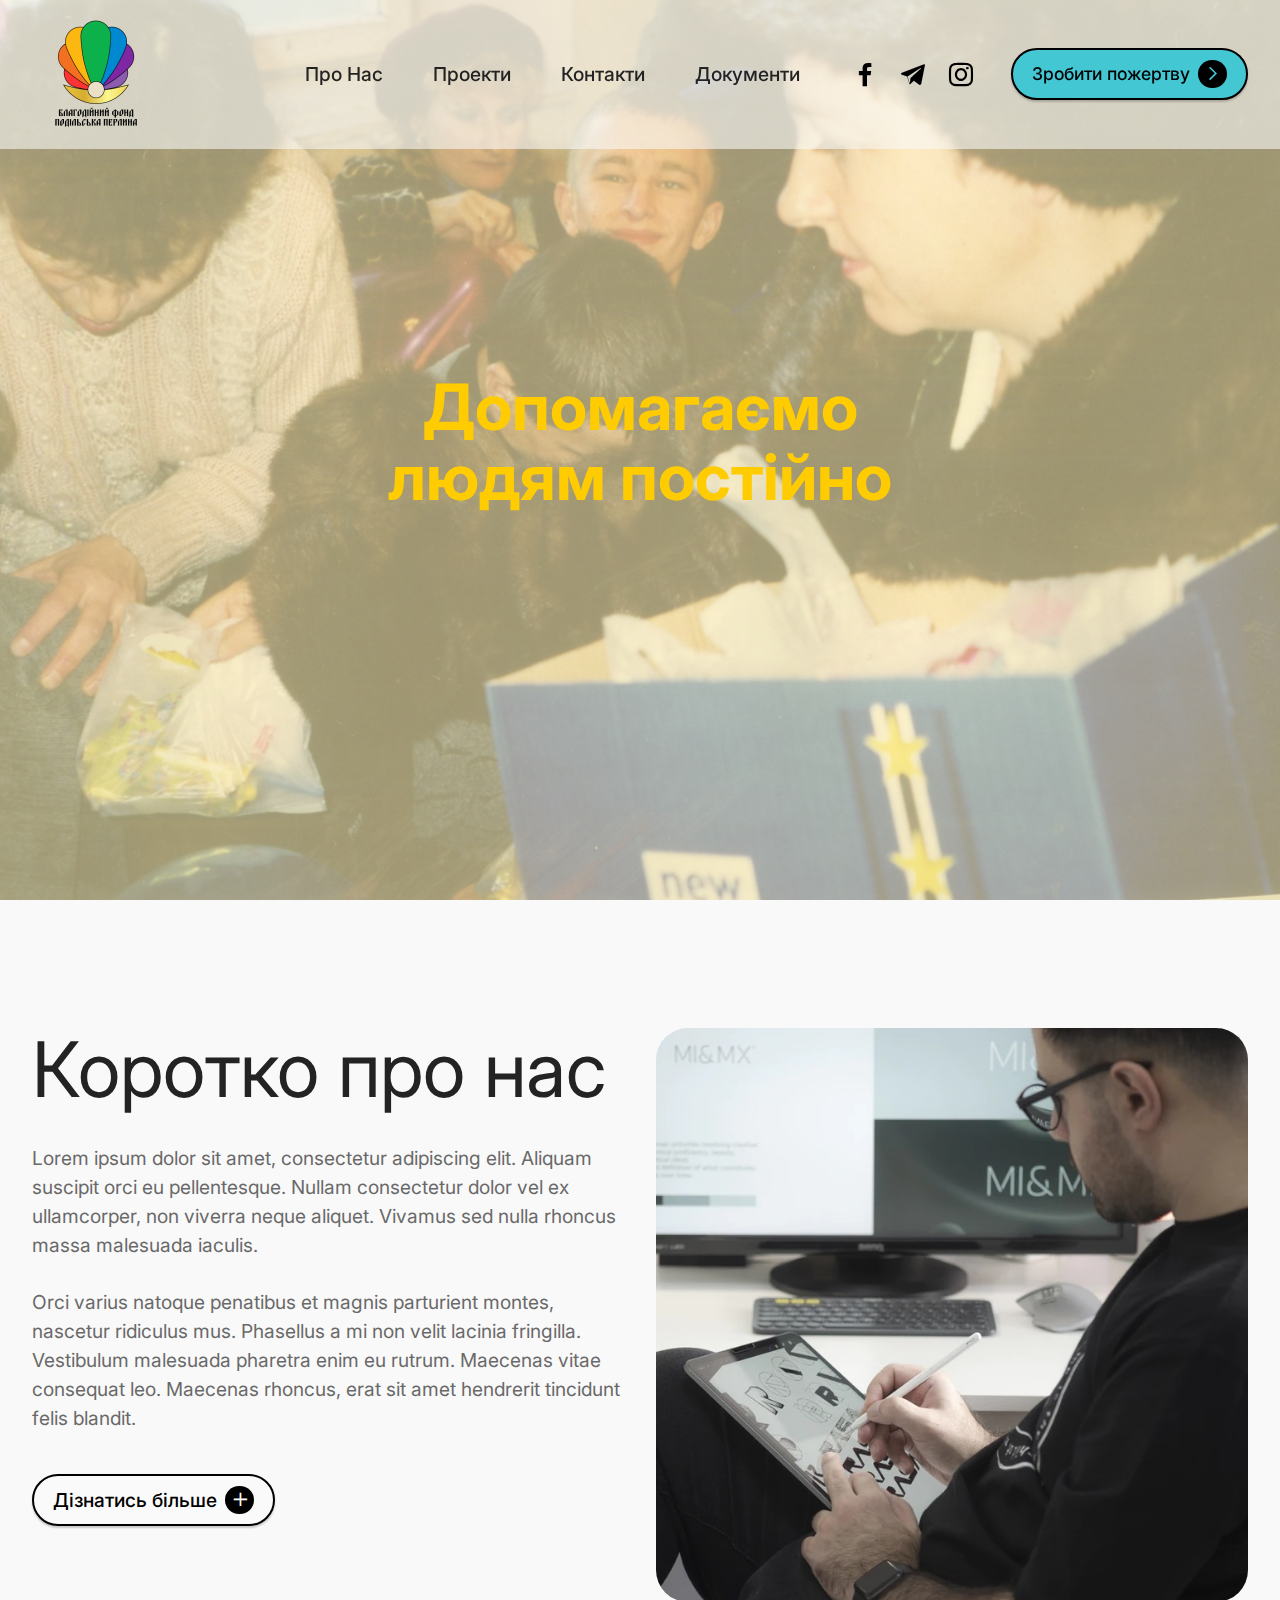
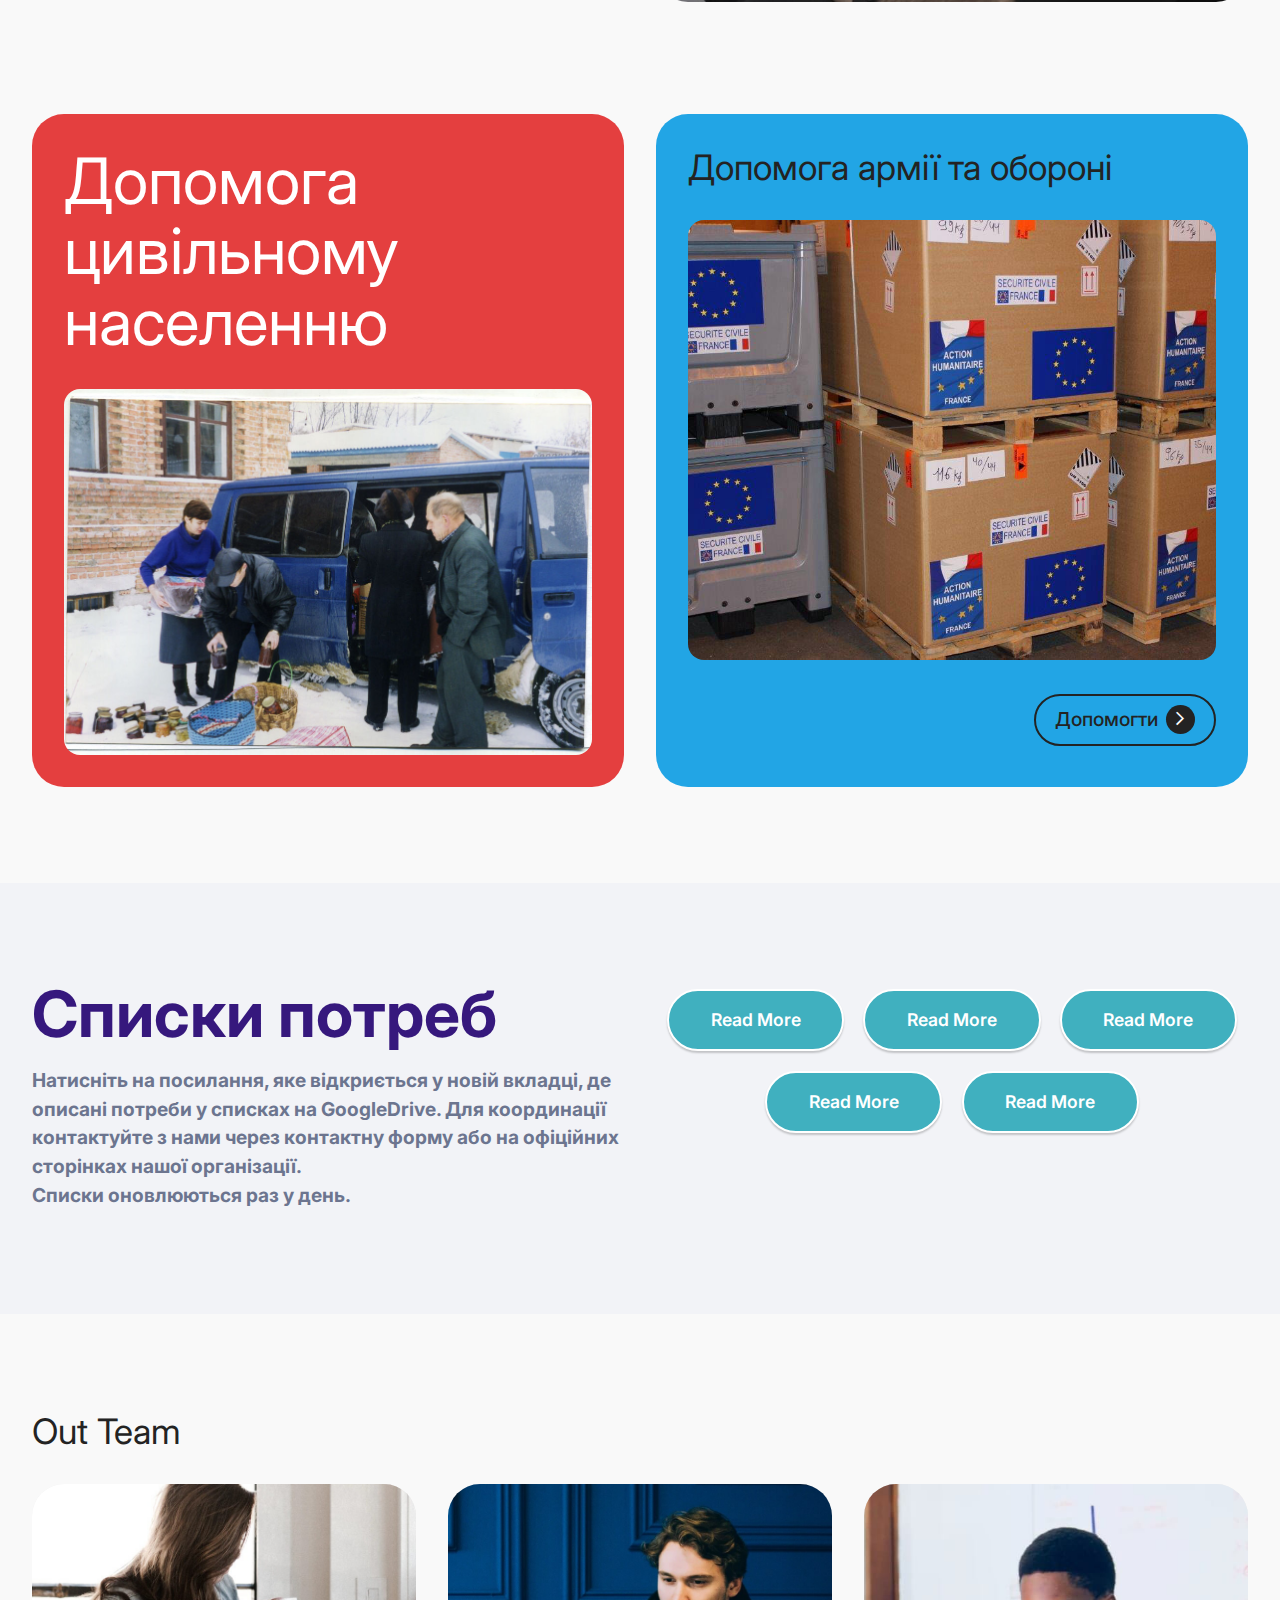
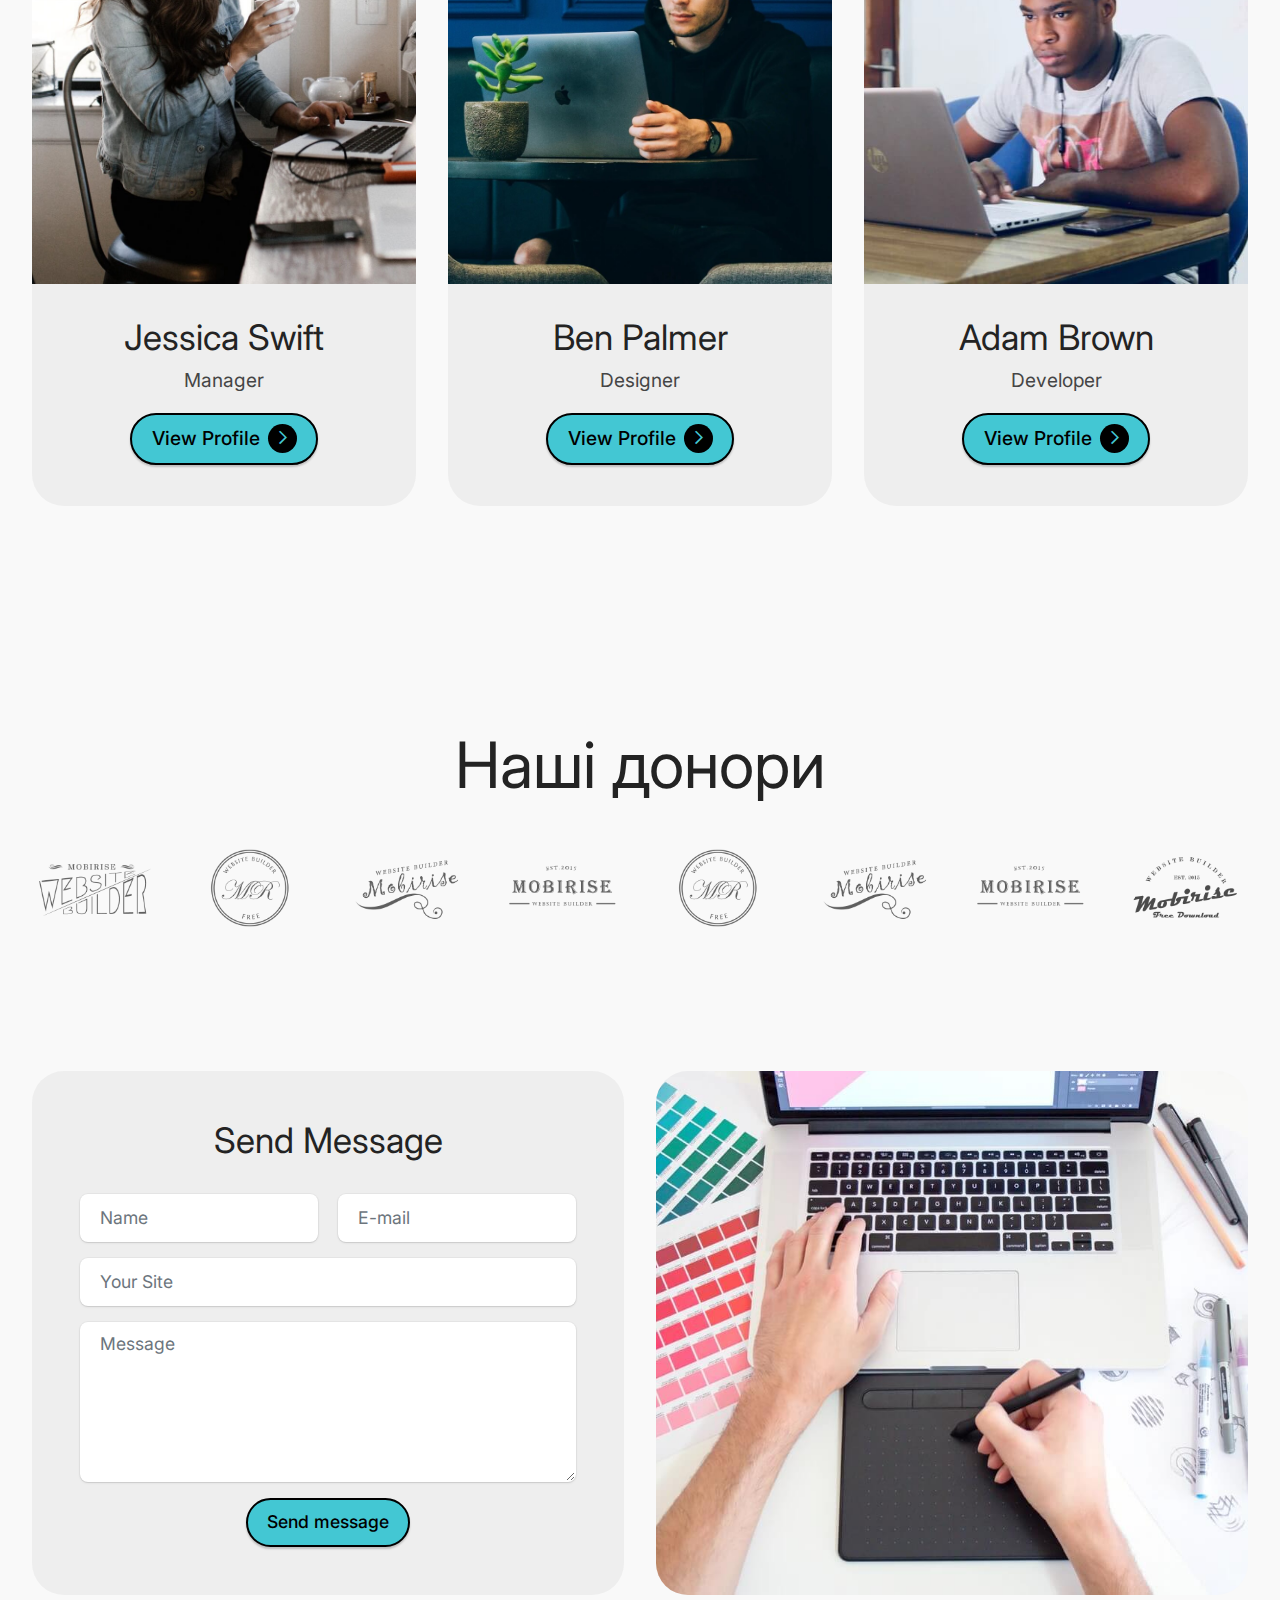
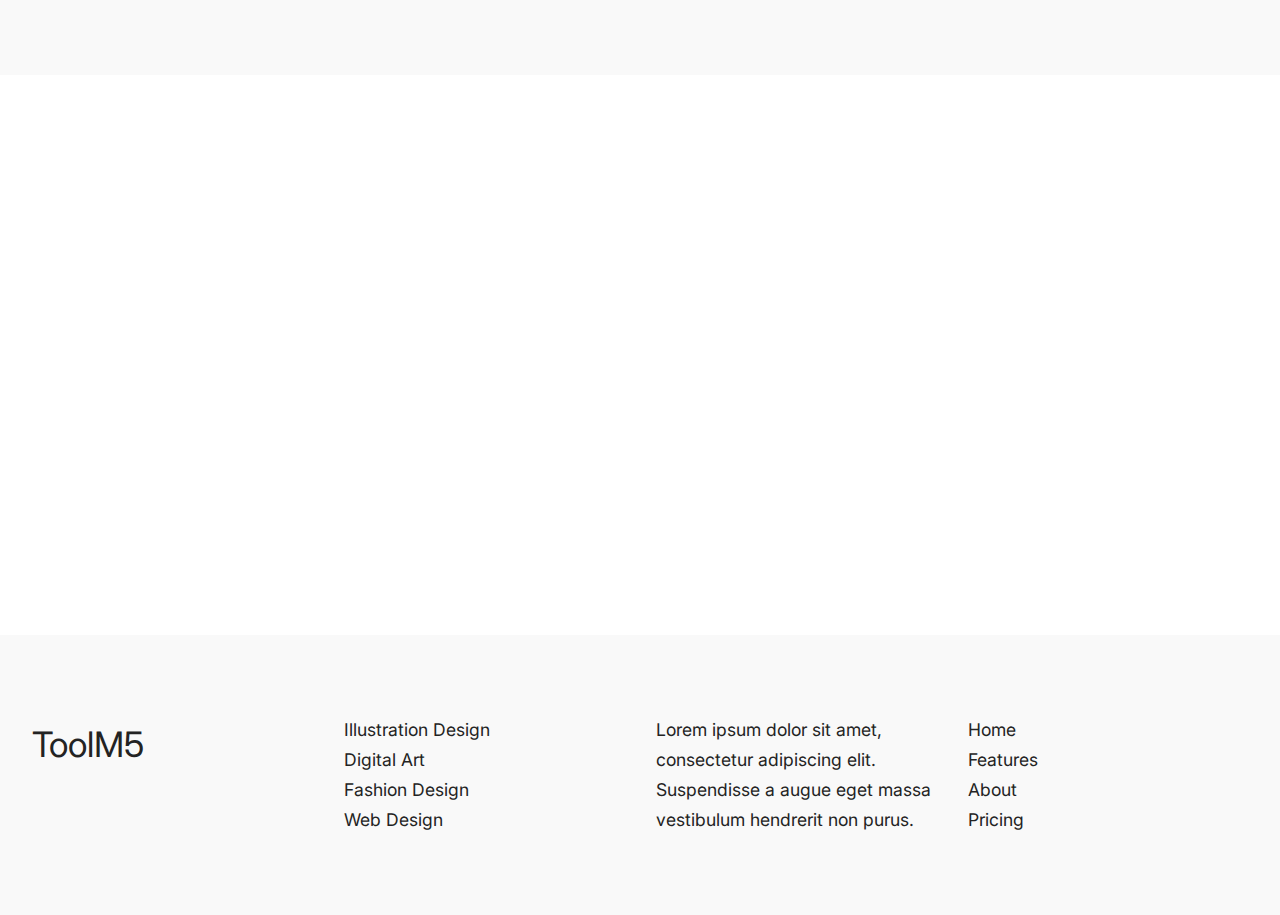
==== index.html @ e2d12dfb "create github pages" ====
<!DOCTYPE html>
<html  >
<head>
  
  <meta charset="UTF-8">
  <meta http-equiv="X-UA-Compatible" content="IE=edge">
  
  <meta name="twitter:card" content="summary_large_image"/>
  <meta name="twitter:image:src" content="">
  <meta property="og:image" content="">
  <meta name="twitter:title" content="Home">
  <meta name="viewport" content="width=device-width, initial-scale=1, minimum-scale=1">
  <link rel="shortcut icon" href="assets/images/final-logo-256x256.png" type="image/x-icon">
  <meta name="description" content="">
  
  
  <title>Home</title>
  <link rel="stylesheet" href="assets/web/assets/mobirise-icons2/mobirise2.css">
  <link rel="stylesheet" href="assets/bootstrap/css/bootstrap.min.css">
  <link rel="stylesheet" href="assets/bootstrap/css/bootstrap-grid.min.css">
  <link rel="stylesheet" href="assets/bootstrap/css/bootstrap-reboot.min.css">
  <link rel="stylesheet" href="assets/dropdown/css/style.css">
  <link rel="stylesheet" href="assets/socicon/css/styles.css">
  <link rel="stylesheet" href="assets/theme/css/style.css">
  <link rel="stylesheet" href="assets/recaptcha.css">
  <link rel="preload" href="https://fonts.googleapis.com/css?family=Inter:100,200,300,400,500,600,700,800,900&display=swap" as="style" onload="this.onload=null;this.rel='stylesheet'">
  <noscript><link rel="stylesheet" href="https://fonts.googleapis.com/css?family=Inter:100,200,300,400,500,600,700,800,900&display=swap"></noscript>
  <link rel="preload" as="style" href="assets/mobirise/css/mbr-additional.css"><link rel="stylesheet" href="assets/mobirise/css/mbr-additional.css" type="text/css">
  
  
  
  
</head>
<body>
  
  <section data-bs-version="5.1" class="menu menu1 cid-sHbQdfb5pP" once="menu" id="menu01-1">
    
    <nav class="navbar navbar-dropdown navbar-fixed-top navbar-expand-lg">
        <div class="container">
            <div class="navbar-brand">
                <span class="navbar-logo">
                    
                        <a href="index.html"><img src="assets/images/final-logo-256x256.png" alt="PodilskaPerlyna" style="height: 8rem;"></a>
                    
                </span>
                
            </div>
            <button class="navbar-toggler" type="button" data-toggle="collapse" data-bs-toggle="collapse" data-target="#navbarSupportedContent" data-bs-target="#navbarSupportedContent" aria-controls="navbarNavAltMarkup" aria-expanded="false" aria-label="Toggle navigation">
                <div class="hamburger">
                    <span></span>
                    <span></span>
                    <span></span>
                    <span></span>
                </div>
            </button>
            <div class="collapse navbar-collapse" id="navbarSupportedContent">
                <ul class="navbar-nav nav-dropdown" data-app-modern-menu="true"><li class="nav-item"><a class="nav-link link text-black display-7" href="#" aria-expanded="false">Про Нас</a></li>
                    <li class="nav-item"><a class="nav-link link text-black display-7" href="#">Проекти</a></li>
                    <li class="nav-item"><a class="nav-link link text-black display-7" href="#">Контакти</a>
                    </li><li class="nav-item"><a class="nav-link link text-black display-7" href="#">Документи</a></li></ul>
                <div class="icons-menu">
                    <a class="iconfont-wrapper" href="#" target="_blank">
                        <span class="p-2 mbr-iconfont socicon-facebook socicon"></span>
                    </a>
                    <a class="iconfont-wrapper" href="#" target="_blank">
                        <span class="p-2 mbr-iconfont socicon-telegram socicon"></span>
                    </a>
                    <a class="iconfont-wrapper" href="#" target="_blank">
                        <span class="p-2 mbr-iconfont socicon-instagram socicon"></span>
                    </a>
                    
                </div>
                <div class="navbar-buttons align-right mbr-section-btn"><a class="btn btn-primary display-4" href="#"><span class="mobi-mbri mobi-mbri-arrow-next mbr-iconfont mbr-iconfont-btn"></span>Зробити пожертву</a></div>
            </div>
        </div>
    </nav>
</section>

<section data-bs-version="5.1" class="header1 cid-sHbQcAB67m mbr-fullscreen" id="header01-0">

    

    <div class="mbr-overlay" style="opacity: 0.6; background-color: rgb(255, 240, 176);"></div>

    <div class="container">
        <div class="row justify-content-center">
            <div class="col-12 col-lg-6">
                <h1 class="mbr-section-title mbr-fonts-style mb-3 display-2"><strong>Допомагаємо людям постійно</strong></h1>
                
                
                
            </div>
        </div>
    </div>
</section>

<section data-bs-version="5.1" class="content5 cid-sHbXGehoLR" id="content05-b">
    
    
    <div class="container">
        <div class="row justify-content-center">
            <div class="col-12 md-pb col-md-12 col-lg-6">
                <div class="text-wrapper align-left">
                    <h1 class="mbr-section-title align-left mbr-fonts-style mb-4 display-1">Коротко про нас</h1>
                    <p class="mbr-text align-left mbr-fonts-style display-7">
                        Lorem ipsum dolor sit amet, consectetur adipiscing elit. Aliquam <br>suscipit orci eu
                        pellentesque. Nullam consectetur dolor vel ex ullamcorper, non viverra neque aliquet. Vivamus
                        sed nulla rhoncus massa malesuada iaculis. <br><br>Orci varius natoque penatibus et magnis
                        parturient montes, nascetur ridiculus mus. Phasellus a mi non velit lacinia fringilla.
                        Vestibulum malesuada pharetra enim eu rutrum. Maecenas vitae consequat leo. Maecenas rhoncus,
                        erat sit amet hendrerit tincidunt felis blandit.</p>
                    <div class="mbr-section-btn mt-4"><a class="btn btn-white display-7" href="#"><span class="mobi-mbri mobi-mbri-plus mbr-iconfont mbr-iconfont-btn"></span>Дізнатись більше</a></div>
                </div>
            </div>
            <div class="col-12 col-md-12 col-lg-6 image-wrapper">
                <img class="w-100" src="assets/images/features3.jpg" alt="">
            </div>
        </div>
    </div>
</section>

<section data-bs-version="5.1" class="features1 cid-sHbXLPe8VQ" id="features01-c">
    
    
    <div class="container">
        
        <div class="row mt-4">
            <div class="сol-12 md-pb col-md-12 col-lg-6">
                <div class="card1 item-wrapper">
                    <div class="item-content">
                        <h5 class="item-title1 align-left mb-4 mbr-fonts-style display-2">Допомога цивільному населенню</h5>
                    </div>
                    <div class="item-img">
                        <img src="assets/images/img743-1059x735.jpg" alt="">
                    </div>


                </div>
            </div>

            <div class="сol-12 col-md-12 col-lg-6">
                <div class="card2 item-wrapper">
                    <div class="item-content">
                        <h5 class="item-title2 align-left mb-4 mbr-fonts-style display-5">Допомога армії та обороні</h5>
                    </div>
                    <div class="item-img">
                        <img src="assets/images/10931704-873402156015622-5614099274530555439-o-1024x683.jpg" alt="">
                    </div>
                    <div class="item-content">
                        
                        

                        <div class="mbr-section-btn pt-4 mb-0 align-right"><a href="" class="btn item-btn btn-black-outline display-7" target="_blank"><span class="mobi-mbri mobi-mbri-arrow-next mbr-iconfont mbr-iconfont-btn"></span>Допомогти</a></div>
                    </div>
                </div>
            </div>

        </div>
    </div>
</section>

<section data-bs-version="5.1" class="content3 cid-t09YRLG9fL" id="article03-4">
    
    
    <div class="container">
        <div class="row">
            <div class="title col-md-12 col-lg-6 md-pb">
                <h3 class="mbr-section-title mbr-fonts-style align-left mb-3 display-2"><strong>Списки потреб</strong></h3>
                <h4 class="mbr-section-subtitle align-left mbr-fonts-style display-7"><strong>Натисніть на посилання, яке відкриється у новій вкладці, де описані потреби у списках на GoogleDrive. Для координації контактуйте з нами через контактну форму або на офіційних сторінках нашої організації. </strong><br><strong>Списки оновлюються раз у день.</strong></h4>
            </div>

            <div class="title col-md-12 col-lg-6">
                <div class="mbr-section-btn align-center"><a class="btn btn-lg btn-success display-4" href="">Read More</a> <a class="btn btn-lg btn-success display-4" href="">Read More</a> <a class="btn btn-lg btn-success display-4" href="">Read More</a> <a class="btn btn-lg btn-success display-4" href="">Read More</a> <a class="btn btn-lg btn-success display-4" href="">Read More</a></div>

            </div>

        </div>
    </div>
</section>

<section data-bs-version="5.1" class="team1 cid-sHbXukakfN" id="team01-9">
    
    
    <div class="container">
        <div class="mbr-section-head">
            <h4 class="mbr-section-title align-left mbr-fonts-style mb-0 display-5">
                Out Team</h4>
            
        </div>
        <div class="row mt-4">
            <div class="item features-image сol-12 col-md-6 col-lg-4">
                <div class="item-wrapper">
                    <div class="item-img">
                        <img src="assets/images/team1.jpg">
                    </div>
                    <div class="item-content">
                        <h5 class="item-title mbr-fonts-style display-5">Jessica Swift</h5>
                        <h6 class="item-subtitle mbr-fonts-style mt-1 display-7">
                            Manager</h6>
                        
                    </div>
                    <div class="mbr-section-btn item-footer mt-2"><a href="" class="btn btn-primary item-btn display-7" target="_blank"><span class="mobi-mbri mobi-mbri-arrow-next mbr-iconfont mbr-iconfont-btn"></span>View
                            Profile</a></div>
                </div>
            </div>
            <div class="item features-image сol-12 col-md-6 col-lg-4">
                <div class="item-wrapper">
                    <div class="item-img">
                        <img src="assets/images/team2.jpg">
                    </div>
                    <div class="item-content">
                        <h5 class="item-title mbr-fonts-style display-5">Ben Palmer</h5>
                        <h6 class="item-subtitle mbr-fonts-style mt-1 display-7">
                            Designer</h6>
                        
                    </div>
                    <div class="mbr-section-btn item-footer mt-2"><a href="" class="btn btn-primary item-btn display-7" target="_blank"><span class="mobi-mbri mobi-mbri-arrow-next mbr-iconfont mbr-iconfont-btn"></span>View
                            Profile</a></div>
                </div>
            </div>
            <div class="item features-image сol-12 col-md-6 col-lg-4">
                <div class="item-wrapper">
                    <div class="item-img">
                        <img src="assets/images/team3.jpg">
                    </div>
                    <div class="item-content">
                        <h5 class="item-title mbr-fonts-style display-5">Adam Brown</h5>
                        <h6 class="item-subtitle mbr-fonts-style mt-1 display-7">
                            Developer</h6>
                        
                    </div>
                    <div class="mbr-section-btn item-footer mt-2"><a href="" class="btn btn-primary item-btn display-7" target="_blank"><span class="mobi-mbri mobi-mbri-arrow-next mbr-iconfont mbr-iconfont-btn"></span>View
                            Profile</a></div>
                </div>
            </div>
        </div>
    </div>
</section>

<section data-bs-version="5.1" class="clients2 cid-sHbYHcyLTr" id="clients02-g">
    
    <div class="images-container container">
        <div class="mbr-section-head">
            <h3 class="mbr-section-title mbr-fonts-style align-center mb-0 display-2">
                Наші донори</h3>
            
            
        </div>
        <div class="row justify-content-center mt-4">
            <div class="col-md-3 card">
                <img src="assets/images/1.png">
            </div>
            <div class="col-md-3 card">
                <img src="assets/images/2.png">
            </div>
            <div class="col-md-3 card">
                <img src="assets/images/3.png">
            </div>
            <div class="col-md-3 card">
                <img src="assets/images/4.png">
            </div>
            <div class="col-md-3 card">
                <img src="assets/images/2.png">
            </div>
            <div class="col-md-3 card">
                <img src="assets/images/3.png">
            </div>
            <div class="col-md-3 card">
                <img src="assets/images/4.png">
            </div>
            <div class="col-md-3 card">
                <img src="assets/images/5.png">
            </div>
        </div>
    </div>
</section>

<section data-bs-version="5.1" class="form3 cid-sHbXoTQOYI" id="form03-6">
    
    
    <div class="container">
        <div class="row justify-content-center mt-4">
            <div class="col-lg-6 md-pb mx-auto">
                <div class="form-col" data-form-type="formoid">
                    <h3 class="mbr-section-title mbr-fonts-style align-center mb-4 display-5">Send Message</h3>
                    
                    <!--Formbuilder Form-->
                    <form action="https://mobirise.eu/" method="POST" class="mbr-form form-with-styler" data-form-title="Form Name"><input type="hidden" name="email" data-form-email="true" value="tEd2GdWFP/Dlg/T1mmj6vs7ogVSMJ5j8N+a2pqs0iLf15SdDWQlwiMBKPz2/UKqSpBQ1Nl7q0qn4tSD+vFzvwKlrILtd5VoTou8pKACh7E3+JOoGAllcif+fvusnj+ZN.DFyENo7hB6MGvpAoLA81WEF3eqsl9dlP3A6iVNy+sICAavNA5lGSzm2m+O2fpghNJvnw0QWVRpMKE0cWgUl0uFzAcyPgWxHAnlwRsZNNZ6pMR/C0kDJ2TwYqLPE5MaQq">
                        <div class="row">
                            <div hidden="hidden" data-form-alert="" class="alert alert-success col-12">Thanks for
                                filling
                                out
                                the form!</div>
                            <div hidden="hidden" data-form-alert-danger="" class="alert alert-danger col-12">Oops...!
                                some
                                problem!</div>
                        </div>
                        <div class="dragArea row">
                            <div class="col-md col-sm-12 form-group mb-3" data-for="name">
                                <input type="text" name="name" placeholder="Name" data-form-field="name" class="form-control display-7" value="" id="name-form03-6">
                            </div>
                            <div class="col-md col-sm-12 form-group mb-3" data-for="email">
                                <input type="email" name="email" placeholder="E-mail" data-form-field="email" class="form-control display-7" value="" id="email-form03-6">
                            </div>
                            <div data-for="url" class="col-12 form-group mb-3">
                                <input type="url" name="url" placeholder="Your Site" data-form-field="url" class="form-control display-7" value="" id="url-form03-6">
                            </div>
                            <div data-for="textarea" class="col-12 form-group mb-3">
                                <textarea name="textarea" placeholder="Message" data-form-field="textarea" class="form-control display-7" id="textarea-form03-6"></textarea>
                            </div>
                            <div class="col-lg-12 col-md-12 col-sm-12 align-center mbr-section-btn"><button type="submit" class="btn btn-primary display-4">Send message</button>
                            </div>
                        </div>
                    </form>
                    <!--Formbuilder Form-->
                </div>
            </div>
            <div class="col-12 col-md-12 col-lg-6 image-wrapper">
                <img class="w-100" src="assets/images/features1.jpg" alt="">
            </div>
        </div>

    </div>
</section>

<section data-bs-version="5.1" class="map1 cid-sHbXrHtLA9" id="map01-8">
    
    
    <div>
        
        <div class="google-map"><iframe frameborder="0" style="border:0" src="https://www.google.com/maps/embed?pb=!1m18!1m12!1m3!1d2595.3719932035337!2d26.98364271522398!3d49.42078086889755!2m3!1f0!2f0!3f0!3m2!1i1024!2i768!4f13.1!3m3!1m2!1s0x4732065816b2011f%3A0xf726e3695c50d442!2z0YPQuy4g0JPQtdGA0L7QtdCyINCc0LDQudC00LDQvdCwLCAxNywg0KXQvNC10LvRjNC90LjRhtC60LjQuSwg0KXQvNC10LvRjNC90LjRhtC60LDRjyDQvtCx0LvQsNGB0YLRjCwg0KPQutGA0LDQuNC90LAsIDI5MDAw!5e0!3m2!1sru!2snl!4v1647353270368!5m2!1sru!2snl" allowfullscreen=""></iframe></div>
    </div>
</section>

<section data-bs-version="5.1" class="footer2 cid-sHbXnB8yoR" once="footers" id="footer02-5">

    
    
    <div class="container">
        <div class="row mbr-white">
            <div class="col-6 col-md-4 col-lg-3">
                
                <ul class="list mbr-fonts-style display-5">
                    <li class="mbr-text item-wrap">ToolM5</li>
                </ul>
            </div>
            <div class="col-6 col-md-4 col-lg-3">
                
                <ul class="list mbr-fonts-style display-4">
                    <li class="mbr-text item-wrap">Illustration Design</li>
                    <li class="mbr-text item-wrap">Digital Art</li>
                    <li class="mbr-text item-wrap">Fashion Design</li>
                    <li class="mbr-text item-wrap">Web Design</li>
                </ul>
            </div>
            <div class="col-6 col-md-4 col-lg-3">
                
                <ul class="list mbr-fonts-style display-4">
                    <li class="mbr-text item-wrap">Lorem ipsum dolor sit amet, consectetur adipiscing elit. Suspendisse
                        a augue eget massa vestibulum hendrerit non purus.</li>
                </ul>
            </div>
            <div class="col-6 col-md-4 col-lg-3">
                
                <ul class="list mbr-fonts-style display-4">
                    <li class="mbr-text item-wrap">Home</li>
                    <li class="mbr-text item-wrap">Features</li>
                    <li class="mbr-text item-wrap">About</li>
                    <li class="mbr-text item-wrap">Pricing</li>
                </ul>
            </div>
            
        </div>
    </div>
</section>


<script src="assets/bootstrap/js/bootstrap.bundle.min.js"></script>
  <script src="assets/smoothscroll/smooth-scroll.js"></script>
  <script src="assets/ytplayer/index.js"></script>
  <script src="assets/dropdown/js/navbar-dropdown.js"></script>
  <script src="assets/theme/js/script.js"></script>
  <script src="assets/formoid.min.js"></script>
  
  
  
</body>
</html>
---- assets/web/assets/mobirise-icons2/mobirise2.css ----
@font-face {
  font-family: 'Moririse2';
  font-display: swap;
  src:  url('mobirise2.eot?f2bix4');
  src:  url('mobirise2.eot?f2bix4#iefix') format('embedded-opentype'),
    url('mobirise2.ttf?f2bix4') format('truetype'),
    url('mobirise2.woff?f2bix4') format('woff'),
    url('mobirise2.svg?f2bix4#mobirise2') format('svg');
  font-weight: normal;
  font-style: normal;
}

[class^="mobi-"], [class*=" mobi-"] {
  /* use !important to prevent issues with browser extensions that change fonts */
  font-family: 'Moririse2' !important;
  speak: none;
  font-style: normal;
  font-weight: normal;
  font-variant: normal;
  text-transform: none;
  line-height: 1;

  /* Better Font Rendering =========== */
  -webkit-font-smoothing: antialiased;
  -moz-osx-font-smoothing: grayscale;
}

.mobi-mbri-add-submenu:before {
  content: "\e900";
}
.mobi-mbri-alert:before {
  content: "\e901";
}
.mobi-mbri-align-center:before {
  content: "\e902";
}
.mobi-mbri-align-justify:before {
  content: "\e903";
}
.mobi-mbri-align-left:before {
  content: "\e904";
}
.mobi-mbri-align-right:before {
  content: "\e905";
}
.mobi-mbri-android:before {
  content: "\e906";
}
.mobi-mbri-apple:before {
  content: "\e907";
}
.mobi-mbri-arrow-down:before {
  content: "\e908";
}
.mobi-mbri-arrow-next:before {
  content: "\e909";
}
.mobi-mbri-arrow-prev:before {
  content: "\e90a";
}
.mobi-mbri-arrow-up:before {
  content: "\e90b";
}
.mobi-mbri-bold:before {
  content: "\e90c";
}
.mobi-mbri-bookmark:before {
  content: "\e90d";
}
.mobi-mbri-bootstrap:before {
  content: "\e90e";
}
.mobi-mbri-briefcase:before {
  content: "\e90f";
}
.mobi-mbri-browse:before {
  content: "\e910";
}
.mobi-mbri-bulleted-list:before {
  content: "\e911";
}
.mobi-mbri-calendar:before {
  content: "\e912";
}
.mobi-mbri-camera:before {
  content: "\e913";
}
.mobi-mbri-cart-add:before {
  content: "\e914";
}
.mobi-mbri-cart-full:before {
  content: "\e915";
}
.mobi-mbri-cash:before {
  content: "\e916";
}
.mobi-mbri-change-style:before {
  content: "\e917";
}
.mobi-mbri-chat:before {
  content: "\e918";
}
.mobi-mbri-clock:before {
  content: "\e919";
}
.mobi-mbri-close:before {
  content: "\e91a";
}
.mobi-mbri-cloud:before {
  content: "\e91b";
}
.mobi-mbri-code:before {
  content: "\e91c";
}
.mobi-mbri-contact-form:before {
  content: "\e91d";
}
.mobi-mbri-credit-card:before {
  content: "\e91e";
}
.mobi-mbri-cursor-click:before {
  content: "\e91f";
}
.mobi-mbri-cust-feedback:before {
  content: "\e920";
}
.mobi-mbri-database:before {
  content: "\e921";
}
.mobi-mbri-delivery:before {
  content: "\e922";
}
.mobi-mbri-desktop:before {
  content: "\e923";
}
.mobi-mbri-devices:before {
  content: "\e924";
}
.mobi-mbri-down:before {
  content: "\e925";
}
.mobi-mbri-download-2:before {
  content: "\e926";
}
.mobi-mbri-download:before {
  content: "\e927";
}
.mobi-mbri-drag-n-drop-2:before {
  content: "\e928";
}
.mobi-mbri-drag-n-drop:before {
  content: "\e929";
}
.mobi-mbri-edit-2:before {
  content: "\e92a";
}
.mobi-mbri-edit:before {
  content: "\e92b";
}
.mobi-mbri-error:before {
  content: "\e92c";
}
.mobi-mbri-extension:before {
  content: "\e92d";
}
.mobi-mbri-features:before {
  content: "\e92e";
}
.mobi-mbri-file:before {
  content: "\e92f";
}
.mobi-mbri-flag:before {
  content: "\e930";
}
.mobi-mbri-folder:before {
  content: "\e931";
}
.mobi-mbri-gift:before {
  content: "\e932";
}
.mobi-mbri-github:before {
  content: "\e933";
}
.mobi-mbri-globe-2:before {
  content: "\e934";
}
.mobi-mbri-globe:before {
  content: "\e935";
}
.mobi-mbri-growing-chart:before {
  content: "\e936";
}
.mobi-mbri-hearth:before {
  content: "\e937";
}
.mobi-mbri-help:before {
  content: "\e938";
}
.mobi-mbri-home:before {
  content: "\e939";
}
.mobi-mbri-hot-cup:before {
  content: "\e93a";
}
.mobi-mbri-idea:before {
  content: "\e93b";
}
.mobi-mbri-image-gallery:before {
  content: "\e93c";
}
.mobi-mbri-image-slider:before {
  content: "\e93d";
}
.mobi-mbri-info:before {
  content: "\e93e";
}
.mobi-mbri-italic:before {
  content: "\e93f";
}
.mobi-mbri-key:before {
  content: "\e940";
}
.mobi-mbri-laptop:before {
  content: "\e941";
}
.mobi-mbri-layers:before {
  content: "\e942";
}
.mobi-mbri-left-right:before {
  content: "\e943";
}
.mobi-mbri-left:before {
  content: "\e944";
}
.mobi-mbri-letter:before {
  content: "\e945";
}
.mobi-mbri-like:before {
  content: "\e946";
}
.mobi-mbri-link:before {
  content: "\e947";
}
.mobi-mbri-lock:before {
  content: "\e948";
}
.mobi-mbri-login:before {
  content: "\e949";
}
.mobi-mbri-logout:before {
  content: "\e94a";
}
.mobi-mbri-magic-stick:before {
  content: "\e94b";
}
.mobi-mbri-map-pin:before {
  content: "\e94c";
}
.mobi-mbri-menu:before {
  content: "\e94d";
}
.mobi-mbri-mobile-2:before {
  content: "\e94e";
}
.mobi-mbri-mobile-horizontal:before {
  content: "\e94f";
}
.mobi-mbri-mobile:before {
  content: "\e950";
}
.mobi-mbri-mobirise:before {
  content: "\e951";
}
.mobi-mbri-more-horizontal:before {
  content: "\e952";
}
.mobi-mbri-more-vertical:before {
  content: "\e953";
}
.mobi-mbri-music:before {
  content: "\e954";
}
.mobi-mbri-new-file:before {
  content: "\e955";
}
.mobi-mbri-numbered-list:before {
  content: "\e956";
}
.mobi-mbri-opened-folder:before {
  content: "\e957";
}
.mobi-mbri-pages:before {
  content: "\e958";
}
.mobi-mbri-paper-plane:before {
  content: "\e959";
}
.mobi-mbri-paperclip:before {
  content: "\e95a";
}
.mobi-mbri-phone:before {
  content: "\e95b";
}
.mobi-mbri-photo:before {
  content: "\e95c";
}
.mobi-mbri-photos:before {
  content: "\e95d";
}
.mobi-mbri-pin:before {
  content: "\e95e";
}
.mobi-mbri-play:before {
  content: "\e95f";
}
.mobi-mbri-plus:before {
  content: "\e960";
}
.mobi-mbri-preview:before {
  content: "\e961";
}
.mobi-mbri-print:before {
  content: "\e962";
}
.mobi-mbri-protect:before {
  content: "\e963";
}
.mobi-mbri-question:before {
  content: "\e964";
}
.mobi-mbri-quote-left:before {
  content: "\e965";
}
.mobi-mbri-quote-right:before {
  content: "\e966";
}
.mobi-mbri-redo:before {
  content: "\e967";
}
.mobi-mbri-refresh:before {
  content: "\e968";
}
.mobi-mbri-responsive-2:before {
  content: "\e969";
}
.mobi-mbri-responsive:before {
  content: "\e96a";
}
.mobi-mbri-right:before {
  content: "\e96b";
}
.mobi-mbri-rocket:before {
  content: "\e96c";
}
.mobi-mbri-sad-face:before {
  content: "\e96d";
}
.mobi-mbri-sale:before {
  content: "\e96e";
}
.mobi-mbri-save:before {
  content: "\e96f";
}
.mobi-mbri-search:before {
  content: "\e970";
}
.mobi-mbri-setting-2:before {
  content: "\e971";
}
.mobi-mbri-setting-3:before {
  content: "\e972";
}
.mobi-mbri-setting:before {
  content: "\e973";
}
.mobi-mbri-share:before {
  content: "\e974";
}
.mobi-mbri-shopping-bag:before {
  content: "\e975";
}
.mobi-mbri-shopping-basket:before {
  content: "\e976";
}
.mobi-mbri-shopping-cart:before {
  content: "\e977";
}
.mobi-mbri-sites:before {
  content: "\e978";
}
.mobi-mbri-smile-face:before {
  content: "\e979";
}
.mobi-mbri-speed:before {
  content: "\e97a";
}
.mobi-mbri-star:before {
  content: "\e97b";
}
.mobi-mbri-success:before {
  content: "\e97c";
}
.mobi-mbri-sun:before {
  content: "\e97d";
}
.mobi-mbri-sun2:before {
  content: "\e97e";
}
.mobi-mbri-tablet-vertical:before {
  content: "\e97f";
}
.mobi-mbri-tablet:before {
  content: "\e980";
}
.mobi-mbri-target:before {
  content: "\e981";
}
.mobi-mbri-timer:before {
  content: "\e982";
}
.mobi-mbri-to-ftp:before {
  content: "\e983";
}
.mobi-mbri-to-local-drive:before {
  content: "\e984";
}
.mobi-mbri-touch-swipe:before {
  content: "\e985";
}
.mobi-mbri-touch:before {
  content: "\e986";
}
.mobi-mbri-trash:before {
  content: "\e987";
}
.mobi-mbri-underline:before {
  content: "\e988";
}
.mobi-mbri-undo:before {
  content: "\e989";
}
.mobi-mbri-unlink:before {
  content: "\e98a";
}
.mobi-mbri-unlock:before {
  content: "\e98b";
}
.mobi-mbri-up-down:before {
  content: "\e98c";
}
.mobi-mbri-up:before {
  content: "\e98d";
}
.mobi-mbri-update:before {
  content: "\e98e";
}
.mobi-mbri-upload-2:before {
  content: "\e98f";
}
.mobi-mbri-upload:before {
  content: "\e990";
}
.mobi-mbri-user-2:before {
  content: "\e991";
}
.mobi-mbri-user:before {
  content: "\e992";
}
.mobi-mbri-users:before {
  content: "\e993";
}
.mobi-mbri-video-play:before {
  content: "\e994";
}
.mobi-mbri-video:before {
  content: "\e995";
}
.mobi-mbri-watch:before {
  content: "\e996";
}
.mobi-mbri-website-theme-2:before {
  content: "\e997";
}
.mobi-mbri-website-theme:before {
  content: "\e998";
}
.mobi-mbri-wifi:before {
  content: "\e999";
}
.mobi-mbri-windows:before {
  content: "\e99a";
}
.mobi-mbri-zoom-in:before {
  content: "\e99b";
}
.mobi-mbri-zoom-out:before {
  content: "\e99c";
}
---- assets/dropdown/css/style.css ----
.navbar-dropdown {
  left: 0;
  padding: 0;
  position: absolute;
  right: 0;
  top: 0;
  transition: all 0.45s ease;
  z-index: 1030;
  background: #282828; }
  .navbar-dropdown .navbar-logo {
    margin-right: 0.8rem;
    transition: margin 0.3s ease-in-out;
    vertical-align: middle; }
    .navbar-dropdown .navbar-logo img {
      height: 3.125rem;
      transition: all 0.3s ease-in-out; }
    .navbar-dropdown .navbar-logo.mbr-iconfont {
      font-size: 3.125rem;
      line-height: 3.125rem; }
  .navbar-dropdown .navbar-caption {
    font-weight: 700;
    white-space: normal;
    vertical-align: -4px;
    line-height: 3.125rem !important; }
    .navbar-dropdown .navbar-caption, .navbar-dropdown .navbar-caption:hover {
      color: inherit;
      text-decoration: none; }
  .navbar-dropdown .mbr-iconfont + .navbar-caption {
    vertical-align: -1px; }
  .navbar-dropdown.navbar-fixed-top {
    position: fixed; }
  .navbar-dropdown .navbar-brand span {
    vertical-align: -4px; }
  .navbar-dropdown.bg-color.transparent {
    background: none; }
  .navbar-dropdown.navbar-short .navbar-brand {
    padding: 0.625rem 0; }
    .navbar-dropdown.navbar-short .navbar-brand span {
      vertical-align: -1px; }
  .navbar-dropdown.navbar-short .navbar-caption {
    line-height: 2.375rem !important;
    vertical-align: -2px; }
  .navbar-dropdown.navbar-short .navbar-logo {
    margin-right: 0.5rem; }
    .navbar-dropdown.navbar-short .navbar-logo img {
      height: 2.375rem; }
    .navbar-dropdown.navbar-short .navbar-logo.mbr-iconfont {
      font-size: 2.375rem;
      line-height: 2.375rem; }
  .navbar-dropdown.navbar-short .mbr-table-cell {
    height: 3.625rem; }
  .navbar-dropdown .navbar-close {
    left: 0.6875rem;
    position: fixed;
    top: 0.75rem;
    z-index: 1000; }
  .navbar-dropdown .hamburger-icon {
    content: "";
    display: inline-block;
    vertical-align: middle;
    width: 16px;
    -webkit-box-shadow: 0 -6px 0 1px #282828,0 0 0 1px #282828,0 6px 0 1px #282828;
    -moz-box-shadow: 0 -6px 0 1px #282828,0 0 0 1px #282828,0 6px 0 1px #282828;
    box-shadow: 0 -6px 0 1px #282828,0 0 0 1px #282828,0 6px 0 1px #282828; }

.dropdown-menu .dropdown-toggle[data-toggle="dropdown-submenu"]::after {
  border-bottom: 0.35em solid transparent;
  border-left: 0.35em solid;
  border-right: 0;
  border-top: 0.35em solid transparent;
  margin-left: 0.3rem; }

.dropdown-menu .dropdown-item:focus {
  outline: 0; }

.nav-dropdown {
  font-size: 0.75rem;
  font-weight: 500;
  height: auto !important; }
  .nav-dropdown .nav-btn {
    padding-left: 1rem; }
  .nav-dropdown .link {
    margin: .667em 1.667em;
    font-weight: 500;
    padding: 0;
    transition: color .2s ease-in-out; }
    .nav-dropdown .link.dropdown-toggle {
      margin-right: 2.583em; }
      .nav-dropdown .link.dropdown-toggle::after {
        margin-left: .25rem;
        border-top: 0.35em solid;
        border-right: 0.35em solid transparent;
        border-left: 0.35em solid transparent;
        border-bottom: 0; }
      .nav-dropdown .link.dropdown-toggle[aria-expanded="true"] {
        margin: 0;
        padding: 0.667em 3.263em  0.667em 1.667em; }
  .nav-dropdown .link::after,
  .nav-dropdown .dropdown-item::after {
    color: inherit; }
  .nav-dropdown .btn {
    font-size: 0.75rem;
    font-weight: 700;
    letter-spacing: 0;
    margin-bottom: 0;
    padding-left: 1.25rem;
    padding-right: 1.25rem; }
  .nav-dropdown .dropdown-menu {
    border-radius: 0;
    border: 0;
    left: 0;
    margin: 0;
    padding-bottom: 1.25rem;
    padding-top: 1.25rem;
    position: relative; }
  .nav-dropdown .dropdown-submenu {
    margin-left: 0.125rem;
    top: 0; }
  .nav-dropdown .dropdown-item {
    font-weight: 500;
    line-height: 2;
    padding: 0.3846em 4.615em 0.3846em 1.5385em;
    position: relative;
    transition: color .2s ease-in-out, background-color .2s ease-in-out; }
    .nav-dropdown .dropdown-item::after {
      margin-top: -0.3077em;
      position: absolute;
      right: 1.1538em;
      top: 50%; }
    .nav-dropdown .dropdown-item:focus, .nav-dropdown .dropdown-item:hover {
      background: none; }

@media (max-width: 767px) {
  .nav-dropdown.navbar-toggleable-sm {
    bottom: 0;
    display: none;
    left: 0;
    overflow-x: hidden;
    position: fixed;
    top: 0;
    transform: translateX(-100%);
    -ms-transform: translateX(-100%);
    -webkit-transform: translateX(-100%);
    width: 18.75rem;
    z-index: 999; } }
.nav-dropdown.navbar-toggleable-xl {
  bottom: 0;
  display: none;
  left: 0;
  overflow-x: hidden;
  position: fixed;
  top: 0;
  transform: translateX(-100%);
  -ms-transform: translateX(-100%);
  -webkit-transform: translateX(-100%);
  width: 18.75rem;
  z-index: 999; }

.nav-dropdown-sm {
  display: block !important;
  overflow-x: hidden;
  overflow: auto;
  padding-top: 3.875rem; }
  .nav-dropdown-sm::after {
    content: "";
    display: block;
    height: 3rem;
    width: 100%; }
  .nav-dropdown-sm.collapse.in ~ .navbar-close {
    display: block !important; }
  .nav-dropdown-sm.collapsing, .nav-dropdown-sm.collapse.in {
    transform: translateX(0);
    -ms-transform: translateX(0);
    -webkit-transform: translateX(0);
    transition: all 0.25s ease-out;
    -webkit-transition: all 0.25s ease-out;
    background: #282828; }
  .nav-dropdown-sm.collapsing[aria-expanded="false"] {
    transform: translateX(-100%);
    -ms-transform: translateX(-100%);
    -webkit-transform: translateX(-100%); }
  .nav-dropdown-sm .nav-item {
    display: block;
    margin-left: 0 !important;
    padding-left: 0; }
  .nav-dropdown-sm .link,
  .nav-dropdown-sm .dropdown-item {
    border-top: 1px dotted rgba(255, 255, 255, 0.1);
    font-size: 0.8125rem;
    line-height: 1.6;
    margin: 0 !important;
    padding: 0.875rem 2.4rem 0.875rem 1.5625rem !important;
    position: relative;
    white-space: normal; }
    .nav-dropdown-sm .link:focus, .nav-dropdown-sm .link:hover,
    .nav-dropdown-sm .dropdown-item:focus,
    .nav-dropdown-sm .dropdown-item:hover {
      background: rgba(0, 0, 0, 0.2) !important;
      color: #c0a375; }
  .nav-dropdown-sm .nav-btn {
    position: relative;
    padding: 1.5625rem 1.5625rem 0 1.5625rem; }
    .nav-dropdown-sm .nav-btn::before {
      border-top: 1px dotted rgba(255, 255, 255, 0.1);
      content: "";
      left: 0;
      position: absolute;
      top: 0;
      width: 100%; }
    .nav-dropdown-sm .nav-btn + .nav-btn {
      padding-top: 0.625rem; }
      .nav-dropdown-sm .nav-btn + .nav-btn::before {
        display: none; }
  .nav-dropdown-sm .btn {
    padding: 0.625rem 0; }
  .nav-dropdown-sm .dropdown-toggle[data-toggle="dropdown-submenu"]::after {
    margin-left: .25rem;
    border-top: 0.35em solid;
    border-right: 0.35em solid transparent;
    border-left: 0.35em solid transparent;
    border-bottom: 0; }
  .nav-dropdown-sm .dropdown-toggle[data-toggle="dropdown-submenu"][aria-expanded="true"]::after {
    border-top: 0;
    border-right: 0.35em solid transparent;
    border-left: 0.35em solid transparent;
    border-bottom: 0.35em solid; }
  .nav-dropdown-sm .dropdown-menu {
    margin: 0;
    padding: 0;
    position: relative;
    top: 0;
    left: 0;
    width: 100%;
    border: 0;
    float: none;
    border-radius: 0;
    background: none; }
  .nav-dropdown-sm .dropdown-submenu {
    left: 100%;
    margin-left: 0.125rem;
    margin-top: -1.25rem;
    top: 0; }

.navbar-toggleable-sm .nav-dropdown .dropdown-menu {
  position: absolute; }

.navbar-toggleable-sm .nav-dropdown .dropdown-submenu {
  left: 100%;
  margin-left: 0.125rem;
  margin-top: -1.25rem;
  top: 0; }

.navbar-toggleable-sm.opened .nav-dropdown .dropdown-menu {
  position: relative; }

.navbar-toggleable-sm.opened .nav-dropdown .dropdown-submenu {
  left: 0;
  margin-left: 00rem;
  margin-top: 0rem;
  top: 0; }

.is-builder .nav-dropdown.collapsing {
  transition: none !important; }
---- assets/socicon/css/styles.css ----
@charset "UTF-8";

@font-face {
  font-family: 'Socicon';
  src:  url('../fonts/socicon.eot');
  src:  url('../fonts/socicon.eot?#iefix') format('embedded-opentype'),
    url('../fonts/socicon.woff2') format('woff2'),
    url('../fonts/socicon.ttf') format('truetype'),
    url('../fonts/socicon.woff') format('woff'),
    url('../fonts/socicon.svg#socicon') format('svg');
  font-weight: normal;
  font-style: normal;
  font-display: swap;
}

[data-icon]:before {
  font-family: "socicon" !important;
  content: attr(data-icon);
  font-style: normal !important;
  font-weight: normal !important;
  font-variant: normal !important;
  text-transform: none !important;
  speak: none;
  line-height: 1;
  -webkit-font-smoothing: antialiased;
  -moz-osx-font-smoothing: grayscale;
}

[class^="socicon-"], [class*=" socicon-"] {
  /* use !important to prevent issues with browser extensions that change fonts */
  font-family: 'Socicon' !important;
  speak: none;
  font-style: normal;
  font-weight: normal;
  font-variant: normal;
  text-transform: none;
  line-height: 1;

  /* Better Font Rendering =========== */
  -webkit-font-smoothing: antialiased;
  -moz-osx-font-smoothing: grayscale;
}

.socicon-eitaa:before {
  content: "\e97c";
}
.socicon-soroush:before {
  content: "\e97d";
}
.socicon-bale:before {
  content: "\e97e";
}
.socicon-zazzle:before {
  content: "\e97b";
}
.socicon-society6:before {
  content: "\e97a";
}
.socicon-redbubble:before {
  content: "\e979";
}
.socicon-avvo:before {
  content: "\e978";
}
.socicon-stitcher:before {
  content: "\e977";
}
.socicon-googlehangouts:before {
  content: "\e974";
}
.socicon-dlive:before {
  content: "\e975";
}
.socicon-vsco:before {
  content: "\e976";
}
.socicon-flipboard:before {
  content: "\e973";
}
.socicon-ubuntu:before {
  content: "\e958";
}
.socicon-artstation:before {
  content: "\e959";
}
.socicon-invision:before {
  content: "\e95a";
}
.socicon-torial:before {
  content: "\e95b";
}
.socicon-collectorz:before {
  content: "\e95c";
}
.socicon-seenthis:before {
  content: "\e95d";
}
.socicon-googleplaymusic:before {
  content: "\e95e";
}
.socicon-debian:before {
  content: "\e95f";
}
.socicon-filmfreeway:before {
  content: "\e960";
}
.socicon-gnome:before {
  content: "\e961";
}
.socicon-itchio:before {
  content: "\e962";
}
.socicon-jamendo:before {
  content: "\e963";
}
.socicon-mix:before {
  content: "\e964";
}
.socicon-sharepoint:before {
  content: "\e965";
}
.socicon-tinder:before {
  content: "\e966";
}
.socicon-windguru:before {
  content: "\e967";
}
.socicon-cdbaby:before {
  content: "\e968";
}
.socicon-elementaryos:before {
  content: "\e969";
}
.socicon-stage32:before {
  content: "\e96a";
}
.socicon-tiktok:before {
  content: "\e96b";
}
.socicon-gitter:before {
  content: "\e96c";
}
.socicon-letterboxd:before {
  content: "\e96d";
}
.socicon-threema:before {
  content: "\e96e";
}
.socicon-splice:before {
  content: "\e96f";
}
.socicon-metapop:before {
  content: "\e970";
}
.socicon-naver:before {
  content: "\e971";
}
.socicon-remote:before {
  content: "\e972";
}
.socicon-internet:before {
  content: "\e957";
}
.socicon-moddb:before {
  content: "\e94b";
}
.socicon-indiedb:before {
  content: "\e94c";
}
.socicon-traxsource:before {
  content: "\e94d";
}
.socicon-gamefor:before {
  content: "\e94e";
}
.socicon-pixiv:before {
  content: "\e94f";
}
.socicon-myanimelist:before {
  content: "\e950";
}
.socicon-blackberry:before {
  content: "\e951";
}
.socicon-wickr:before {
  content: "\e952";
}
.socicon-spip:before {
  content: "\e953";
}
.socicon-napster:before {
  content: "\e954";
}
.socicon-beatport:before {
  content: "\e955";
}
.socicon-hackerone:before {
  content: "\e956";
}
.socicon-hackernews:before {
  content: "\e946";
}
.socicon-smashwords:before {
  content: "\e947";
}
.socicon-kobo:before {
  content: "\e948";
}
.socicon-bookbub:before {
  content: "\e949";
}
.socicon-mailru:before {
  content: "\e94a";
}
.socicon-gitlab:before {
  content: "\e945";
}
.socicon-instructables:before {
  content: "\e944";
}
.socicon-portfolio:before {
  content: "\e943";
}
.socicon-codered:before {
  content: "\e940";
}
.socicon-origin:before {
  content: "\e941";
}
.socicon-nextdoor:before {
  content: "\e942";
}
.socicon-udemy:before {
  content: "\e93f";
}
.socicon-livemaster:before {
  content: "\e93e";
}
.socicon-crunchbase:before {
  content: "\e93b";
}
.socicon-homefy:before {
  content: "\e93c";
}
.socicon-calendly:before {
  content: "\e93d";
}
.socicon-realtor:before {
  content: "\e90f";
}
.socicon-tidal:before {
  content: "\e910";
}
.socicon-qobuz:before {
  content: "\e911";
}
.socicon-natgeo:before {
  content: "\e912";
}
.socicon-mastodon:before {
  content: "\e913";
}
.socicon-unsplash:before {
  content: "\e914";
}
.socicon-homeadvisor:before {
  content: "\e915";
}
.socicon-angieslist:before {
  content: "\e916";
}
.socicon-codepen:before {
  content: "\e917";
}
.socicon-slack:before {
  content: "\e918";
}
.socicon-openaigym:before {
  content: "\e919";
}
.socicon-logmein:before {
  content: "\e91a";
}
.socicon-fiverr:before {
  content: "\e91b";
}
.socicon-gotomeeting:before {
  content: "\e91c";
}
.socicon-aliexpress:before {
  content: "\e91d";
}
.socicon-guru:before {
  content: "\e91e";
}
.socicon-appstore:before {
  content: "\e91f";
}
.socicon-homes:before {
  content: "\e920";
}
.socicon-zoom:before {
  content: "\e921";
}
.socicon-alibaba:before {
  content: "\e922";
}
.socicon-craigslist:before {
  content: "\e923";
}
.socicon-wix:before {
  content: "\e924";
}
.socicon-redfin:before {
  content: "\e925";
}
.socicon-googlecalendar:before {
  content: "\e926";
}
.socicon-shopify:before {
  content: "\e927";
}
.socicon-freelancer:before {
  content: "\e928";
}
.socicon-seedrs:before {
  content: "\e929";
}
.socicon-bing:before {
  content: "\e92a";
}
.socicon-doodle:before {
  content: "\e92b";
}
.socicon-bonanza:before {
  content: "\e92c";
}
.socicon-squarespace:before {
  content: "\e92d";
}
.socicon-toptal:before {
  content: "\e92e";
}
.socicon-gust:before {
  content: "\e92f";
}
.socicon-ask:before {
  content: "\e930";
}
.socicon-trulia:before {
  content: "\e931";
}
.socicon-loomly:before {
  content: "\e932";
}
.socicon-ghost:before {
  content: "\e933";
}
.socicon-upwork:before {
  content: "\e934";
}
.socicon-fundable:before {
  content: "\e935";
}
.socicon-booking:before {
  content: "\e936";
}
.socicon-googlemaps:before {
  content: "\e937";
}
.socicon-zillow:before {
  content: "\e938";
}
.socicon-niconico:before {
  content: "\e939";
}
.socicon-toneden:before {
  content: "\e93a";
}
.socicon-augment:before {
  content: "\e908";
}
.socicon-bitbucket:before {
  content: "\e909";
}
.socicon-fyuse:before {
  content: "\e90a";
}
.socicon-yt-gaming:before {
  content: "\e90b";
}
.socicon-sketchfab:before {
  content: "\e90c";
}
.socicon-mobcrush:before {
  content: "\e90d";
}
.socicon-microsoft:before {
  content: "\e90e";
}
.socicon-pandora:before {
  content: "\e907";
}
.socicon-messenger:before {
  content: "\e906";
}
.socicon-gamewisp:before {
  content: "\e905";
}
.socicon-bloglovin:before {
  content: "\e904";
}
.socicon-tunein:before {
  content: "\e903";
}
.socicon-gamejolt:before {
  content: "\e901";
}
.socicon-trello:before {
  content: "\e902";
}
.socicon-spreadshirt:before {
  content: "\e900";
}
.socicon-500px:before {
  content: "\e000";
}
.socicon-8tracks:before {
  content: "\e001";
}
.socicon-airbnb:before {
  content: "\e002";
}
.socicon-alliance:before {
  content: "\e003";
}
.socicon-amazon:before {
  content: "\e004";
}
.socicon-amplement:before {
  content: "\e005";
}
.socicon-android:before {
  content: "\e006";
}
.socicon-angellist:before {
  content: "\e007";
}
.socicon-apple:before {
  content: "\e008";
}
.socicon-appnet:before {
  content: "\e009";
}
.socicon-baidu:before {
  content: "\e00a";
}
.socicon-bandcamp:before {
  content: "\e00b";
}
.socicon-battlenet:before {
  content: "\e00c";
}
.socicon-mixer:before {
  content: "\e00d";
}
.socicon-bebee:before {
  content: "\e00e";
}
.socicon-bebo:before {
  content: "\e00f";
}
.socicon-behance:before {
  content: "\e010";
}
.socicon-blizzard:before {
  content: "\e011";
}
.socicon-blogger:before {
  content: "\e012";
}
.socicon-buffer:before {
  content: "\e013";
}
.socicon-chrome:before {
  content: "\e014";
}
.socicon-coderwall:before {
  content: "\e015";
}
.socicon-curse:before {
  content: "\e016";
}
.socicon-dailymotion:before {
  content: "\e017";
}
.socicon-deezer:before {
  content: "\e018";
}
.socicon-delicious:before {
  content: "\e019";
}
.socicon-deviantart:before {
  content: "\e01a";
}
.socicon-diablo:before {
  content: "\e01b";
}
.socicon-digg:before {
  content: "\e01c";
}
.socicon-discord:before {
  content: "\e01d";
}
.socicon-disqus:before {
  content: "\e01e";
}
.socicon-douban:before {
  content: "\e01f";
}
.socicon-draugiem:before {
  content: "\e020";
}
.socicon-dribbble:before {
  content: "\e021";
}
.socicon-drupal:before {
  content: "\e022";
}
.socicon-ebay:before {
  content: "\e023";
}
.socicon-ello:before {
  content: "\e024";
}
.socicon-endomodo:before {
  content: "\e025";
}
.socicon-envato:before {
  content: "\e026";
}
.socicon-etsy:before {
  content: "\e027";
}
.socicon-facebook:before {
  content: "\e028";
}
.socicon-feedburner:before {
  content: "\e029";
}
.socicon-filmweb:before {
  content: "\e02a";
}
.socicon-firefox:before {
  content: "\e02b";
}
.socicon-flattr:before {
  content: "\e02c";
}
.socicon-flickr:before {
  content: "\e02d";
}
.socicon-formulr:before {
  content: "\e02e";
}
.socicon-forrst:before {
  content: "\e02f";
}
.socicon-foursquare:before {
  content: "\e030";
}
.socicon-friendfeed:before {
  content: "\e031";
}
.socicon-github:before {
  content: "\e032";
}
.socicon-goodreads:before {
  content: "\e033";
}
.socicon-google:before {
  content: "\e034";
}
.socicon-googlescholar:before {
  content: "\e035";
}
.socicon-googlegroups:before {
  content: "\e036";
}
.socicon-googlephotos:before {
  content: "\e037";
}
.socicon-googleplus:before {
  content: "\e038";
}
.socicon-grooveshark:before {
  content: "\e039";
}
.socicon-hackerrank:before {
  content: "\e03a";
}
.socicon-hearthstone:before {
  content: "\e03b";
}
.socicon-hellocoton:before {
  content: "\e03c";
}
.socicon-heroes:before {
  content: "\e03d";
}
.socicon-smashcast:before {
  content: "\e03e";
}
.socicon-horde:before {
  content: "\e03f";
}
.socicon-houzz:before {
  content: "\e040";
}
.socicon-icq:before {
  content: "\e041";
}
.socicon-identica:before {
  content: "\e042";
}
.socicon-imdb:before {
  content: "\e043";
}
.socicon-instagram:before {
  content: "\e044";
}
.socicon-issuu:before {
  content: "\e045";
}
.socicon-istock:before {
  content: "\e046";
}
.socicon-itunes:before {
  content: "\e047";
}
.socicon-keybase:before {
  content: "\e048";
}
.socicon-lanyrd:before {
  content: "\e049";
}
.socicon-lastfm:before {
  content: "\e04a";
}
.socicon-line:before {
  content: "\e04b";
}
.socicon-linkedin:before {
  content: "\e04c";
}
.socicon-livejournal:before {
  content: "\e04d";
}
.socicon-lyft:before {
  content: "\e04e";
}
.socicon-macos:before {
  content: "\e04f";
}
.socicon-mail:before {
  content: "\e050";
}
.socicon-medium:before {
  content: "\e051";
}
.socicon-meetup:before {
  content: "\e052";
}
.socicon-mixcloud:before {
  content: "\e053";
}
.socicon-modelmayhem:before {
  content: "\e054";
}
.socicon-mumble:before {
  content: "\e055";
}
.socicon-myspace:before {
  content: "\e056";
}
.socicon-newsvine:before {
  content: "\e057";
}
.socicon-nintendo:before {
  content: "\e058";
}
.socicon-npm:before {
  content: "\e059";
}
.socicon-odnoklassniki:before {
  content: "\e05a";
}
.socicon-openid:before {
  content: "\e05b";
}
.socicon-opera:before {
  content: "\e05c";
}
.socicon-outlook:before {
  content: "\e05d";
}
.socicon-overwatch:before {
  content: "\e05e";
}
.socicon-patreon:before {
  content: "\e05f";
}
.socicon-paypal:before {
  content: "\e060";
}
.socicon-periscope:before {
  content: "\e061";
}
.socicon-persona:before {
  content: "\e062";
}
.socicon-pinterest:before {
  content: "\e063";
}
.socicon-play:before {
  content: "\e064";
}
.socicon-player:before {
  content: "\e065";
}
.socicon-playstation:before {
  content: "\e066";
}
.socicon-pocket:before {
  content: "\e067";
}
.socicon-qq:before {
  content: "\e068";
}
.socicon-quora:before {
  content: "\e069";
}
.socicon-raidcall:before {
  content: "\e06a";
}
.socicon-ravelry:before {
  content: "\e06b";
}
.socicon-reddit:before {
  content: "\e06c";
}
.socicon-renren:before {
  content: "\e06d";
}
.socicon-researchgate:before {
  content: "\e06e";
}
.socicon-residentadvisor:before {
  content: "\e06f";
}
.socicon-reverbnation:before {
  content: "\e070";
}
.socicon-rss:before {
  content: "\e071";
}
.socicon-sharethis:before {
  content: "\e072";
}
.socicon-skype:before {
  content: "\e073";
}
.socicon-slideshare:before {
  content: "\e074";
}
.socicon-smugmug:before {
  content: "\e075";
}
.socicon-snapchat:before {
  content: "\e076";
}
.socicon-songkick:before {
  content: "\e077";
}
.socicon-soundcloud:before {
  content: "\e078";
}
.socicon-spotify:before {
  content: "\e079";
}
.socicon-stackexchange:before {
  content: "\e07a";
}
.socicon-stackoverflow:before {
  content: "\e07b";
}
.socicon-starcraft:before {
  content: "\e07c";
}
.socicon-stayfriends:before {
  content: "\e07d";
}
.socicon-steam:before {
  content: "\e07e";
}
.socicon-storehouse:before {
  content: "\e07f";
}
.socicon-strava:before {
  content: "\e080";
}
.socicon-streamjar:before {
  content: "\e081";
}
.socicon-stumbleupon:before {
  content: "\e082";
}
.socicon-swarm:before {
  content: "\e083";
}
.socicon-teamspeak:before {
  content: "\e084";
}
.socicon-teamviewer:before {
  content: "\e085";
}
.socicon-technorati:before {
  content: "\e086";
}
.socicon-telegram:before {
  content: "\e087";
}
.socicon-tripadvisor:before {
  content: "\e088";
}
.socicon-tripit:before {
  content: "\e089";
}
.socicon-triplej:before {
  content: "\e08a";
}
.socicon-tumblr:before {
  content: "\e08b";
}
.socicon-twitch:before {
  content: "\e08c";
}
.socicon-twitter:before {
  content: "\e08d";
}
.socicon-uber:before {
  content: "\e08e";
}
.socicon-ventrilo:before {
  content: "\e08f";
}
.socicon-viadeo:before {
  content: "\e090";
}
.socicon-viber:before {
  content: "\e091";
}
.socicon-viewbug:before {
  content: "\e092";
}
.socicon-vimeo:before {
  content: "\e093";
}
.socicon-vine:before {
  content: "\e094";
}
.socicon-vkontakte:before {
  content: "\e095";
}
.socicon-warcraft:before {
  content: "\e096";
}
.socicon-wechat:before {
  content: "\e097";
}
.socicon-weibo:before {
  content: "\e098";
}
.socicon-whatsapp:before {
  content: "\e099";
}
.socicon-wikipedia:before {
  content: "\e09a";
}
.socicon-windows:before {
  content: "\e09b";
}
.socicon-wordpress:before {
  content: "\e09c";
}
.socicon-wykop:before {
  content: "\e09d";
}
.socicon-xbox:before {
  content: "\e09e";
}
.socicon-xing:before {
  content: "\e09f";
}
.socicon-yahoo:before {
  content: "\e0a0";
}
.socicon-yammer:before {
  content: "\e0a1";
}
.socicon-yandex:before {
  content: "\e0a2";
}
.socicon-yelp:before {
  content: "\e0a3";
}
.socicon-younow:before {
  content: "\e0a4";
}
.socicon-youtube:before {
  content: "\e0a5";
}
.socicon-zapier:before {
  content: "\e0a6";
}
.socicon-zerply:before {
  content: "\e0a7";
}
.socicon-zomato:before {
  content: "\e0a8";
}
.socicon-zynga:before {
  content: "\e0a9";
}
---- assets/theme/css/style.css ----
@charset "UTF-8";
section {
  background-color: #ffffff;
}

body {
  font-style: normal;
  line-height: 1.5;
  font-weight: 400;
  color: #232323;
  position: relative;
}

section,
.container,
.container-fluid {
  position: relative;
  word-wrap: break-word;
}

.container {
  max-width: 1400px;
}
@media (min-width: 767px) {
  .container {
  padding: 0 2rem!important;
}
}

a.mbr-iconfont:hover {
  text-decoration: none;
}

.article .lead p,
.article .lead ul,
.article .lead ol,
.article .lead pre,
.article .lead blockquote {
  margin-bottom: 0;
}

a {
  font-style: normal;
  font-weight: 400;
  cursor: pointer;
}
a, a:hover {
  text-decoration: none;
}

.mbr-section-title {
  font-style: normal;
  line-height: 1.3;
}

.mbr-section-subtitle {
  line-height: 1.3;
}

.mbr-text {
  font-style: normal;
  line-height: 1.7;
}

h1,
h2,
h3,
h4,
h5,
h6,
.display-1,
.display-2,
.display-4,
.display-5,
.display-7,
span,
p,
a {
  line-height: 1;
  word-break: break-word;
  word-wrap: break-word;
  font-weight: 400;
}

b,
strong {
  font-weight: bold;
}

input:-webkit-autofill, input:-webkit-autofill:hover, input:-webkit-autofill:focus, input:-webkit-autofill:active {
  transition-delay: 9999s;
  -webkit-transition-property: background-color, color;
  transition-property: background-color, color;
}

textarea[type=hidden] {
  display: none;
}

section {
  background-position: 50% 50%;
  background-repeat: no-repeat;
  background-size: cover;
}
section .mbr-background-video,
section .mbr-background-video-preview {
  position: absolute;
  bottom: 0;
  left: 0;
  right: 0;
  top: 0;
}

.hidden {
  visibility: hidden;
}

.mbr-z-index20 {
  z-index: 20;
}

/*! Base colors */
.mbr-white {
  color: #ffffff;
}

.mbr-black {
  color: #111111;
}

.mbr-bg-white {
  background-color: #ffffff;
}

.mbr-bg-black {
  background-color: #000000;
}

/*! Text-aligns */
.align-left {
  text-align: left;
}

.align-center {
  text-align: center;
}

.align-right {
  text-align: right;
}

@media (max-width: 767px) {
  .align-left, .align-right {
      text-align: center;
  }
}

/*! Font-weight  */
.mbr-light {
  font-weight: 300;
}

.mbr-regular {
  font-weight: 400;
}

.mbr-semibold {
  font-weight: 500;
}

.mbr-bold {
  font-weight: 700;
}

/*! Media  */
.media-content {
  flex-basis: 100%;
}

.media-container-row {
  display: flex;
  flex-direction: row;
  flex-wrap: wrap;
  justify-content: center;
  align-content: center;
  align-items: start;
}
.media-container-row .media-size-item {
  width: 400px;
}

.media-container-column {
  display: flex;
  flex-direction: column;
  flex-wrap: wrap;
  justify-content: center;
  align-content: center;
  align-items: stretch;
}
.media-container-column > * {
  width: 100%;
}

@media (min-width: 992px) {
  .media-container-row {
    flex-wrap: nowrap;
  }
}
figure {
  margin-bottom: 0;
  overflow: hidden;
}

figure[mbr-media-size] {
  transition: width 0.1s;
}

img,
iframe {
  display: block;
  width: 100%;
}

.card {
  background-color: transparent;
  border: none;
}

.card-box {
  width: 100%;
}

.card-img {
  text-align: center;
  flex-shrink: 0;
  -webkit-flex-shrink: 0;
}

.media {
  max-width: 100%;
  margin: 0 auto;
}

.mbr-figure {
  align-self: center;
}

.media-container > div {
  max-width: 100%;
}

.mbr-figure img,
.card-img img {
  width: 100%;
}

@media (max-width: 991px) {
  .media-size-item {
    width: auto !important;
  }

  .media {
    width: auto;
  }

  .mbr-figure {
    width: 100% !important;
  }
}
/*! Buttons */


button:focus {
  box-shadow: none!important;
}

.dropdown-menu .dropdown-menu {
  left: 100%;
}
.dropdown-item + .dropdown-menu {
  display: none;
}
.dropdown-item:hover + .dropdown-menu,
.dropdown-menu:hover {
  display: block;
}


.mbr-section-btn {
  margin-left: -0.6rem;
  margin-right: -0.6rem;
  font-size: 0;
}

.btn {
  font-weight: 500;
  border-width: 1px;
  font-style: normal;
  margin: 0.6rem 0.6rem;
  white-space: normal;
  transition: all 0.2s ease-in-out;
  display: inline-flex;
  align-items: center;
  justify-content: center;
  word-break: break-word;
}

.btn-sm {
  font-weight: 600;
  letter-spacing: 0px;
  transition: all 0.3s ease-in-out;
}

.btn-md {
  font-weight: 600;
  letter-spacing: 0px;
  transition: all 0.3s ease-in-out;
}

.btn-lg {
  font-weight: 600;
  letter-spacing: 0px;
  transition: all 0.3s ease-in-out;
}

.btn-form {
  margin: 0;
}
.btn-form:hover {
  cursor: pointer;
}

nav .mbr-section-btn {
  margin-left: 0rem;
  margin-right: 0rem;
}

/*! Btn icon margin */
.btn .mbr-iconfont,
.btn.btn-sm .mbr-iconfont {
  order: 1;
  cursor: pointer;
  margin-left: 0.5rem;
  vertical-align: sub;
}

.btn.btn-md .mbr-iconfont,
.btn.btn-md .mbr-iconfont {
  margin-left: 0.8rem;
}

.mbr-regular {
  font-weight: 400;
}

.mbr-semibold {
  font-weight: 500;
}

.mbr-bold {
  font-weight: 700;
}

[type=submit] {
  -webkit-appearance: none;
}

/*! Full-screen */
.mbr-fullscreen .mbr-overlay {
  min-height: 100vh;
}

.mbr-fullscreen {
  display: flex;
  display: -moz-flex;
  display: -ms-flex;
  display: -o-flex;
  align-items: center;
  min-height: 100vh;
  padding-top: 3rem;
  padding-bottom: 3rem;
}

/*! Map */
.map {
  height: 25rem;
  position: relative;
}
.map iframe {
  width: 100%;
  height: 100%;
}

/*! Scroll to top arrow */
.mbr-arrow-up {
  bottom: 25px;
  right: 90px;
  position: fixed;
  text-align: right;
  z-index: 5000;
  color: #ffffff;
  font-size: 22px;
}

.mbr-arrow-up a {
  background: rgba(0, 0, 0, 0.2);
  border-radius: 50%;
  color: #fff;
  display: inline-block;
  height: 60px;
  width: 60px;
  border: 2px solid #fff;
  outline-style: none !important;
  position: relative;
  text-decoration: none;
  transition: all 0.3s ease-in-out;
  cursor: pointer;
  text-align: center;
}
.mbr-arrow-up a:hover {
  background-color: rgba(0, 0, 0, 0.4);
}
.mbr-arrow-up a i {
  line-height: 60px;
}

.mbr-arrow-up-icon {
  display: block;
  color: #fff;
}

.mbr-arrow-up-icon::before {
  content: "›";
  display: inline-block;
  font-family: serif;
  font-size: 22px;
  line-height: 1;
  font-style: normal;
  position: relative;
  top: 6px;
  left: -4px;
  transform: rotate(-90deg);
}

/*! Arrow Down */
.mbr-arrow {
  position: absolute;
  bottom: 45px;
  left: 50%;
  width: 60px;
  height: 60px;
  cursor: pointer;
  background-color: rgba(80, 80, 80, 0.5);
  border-radius: 50%;
  transform: translateX(-50%);
}
@media (max-width: 767px) {
  .mbr-arrow {
    display: none;
  }
}
.mbr-arrow > a {
  display: inline-block;
  text-decoration: none;
  outline-style: none;
  -webkit-animation: arrowdown 1.7s ease-in-out infinite;
          animation: arrowdown 1.7s ease-in-out infinite;
  color: #ffffff;
}
.mbr-arrow > a > i {
  position: absolute;
  top: -2px;
  left: 15px;
  font-size: 2rem;
}

#scrollToTop a i::before {
  content: "";
  position: absolute;
  display: block;
  border-bottom: 2.5px solid #fff;
  border-left: 2.5px solid #fff;
  width: 27.8%;
  height: 27.8%;
  left: 50%;
  top: 51%;
  transform: translateY(-30%) translateX(-50%) rotate(135deg);
}

@keyframes arrowdown {
  0% {
    transform: translateY(0px);
  }
  50% {
    transform: translateY(-5px);
  }
  100% {
    transform: translateY(0px);
  }
}
@-webkit-keyframes arrowdown {
  0% {
    transform: translateY(0px);
  }
  50% {
    transform: translateY(-5px);
  }
  100% {
    transform: translateY(0px);
  }
}
@media (max-width: 500px) {
  .mbr-arrow-up {
    left: 0;
    right: 0;
    text-align: center;
  }
}
/*Gradients animation*/
@keyframes gradient-animation {
  from {
    background-position: 0% 100%;
    -webkit-animation-timing-function: ease-in-out;
            animation-timing-function: ease-in-out;
  }
  to {
    background-position: 100% 0%;
    -webkit-animation-timing-function: ease-in-out;
            animation-timing-function: ease-in-out;
  }
}
@-webkit-keyframes gradient-animation {
  from {
    background-position: 0% 100%;
    -webkit-animation-timing-function: ease-in-out;
            animation-timing-function: ease-in-out;
  }
  to {
    background-position: 100% 0%;
    -webkit-animation-timing-function: ease-in-out;
            animation-timing-function: ease-in-out;
  }
}
.bg-gradient {
  background-size: 200% 200%;
  animation: gradient-animation 5s infinite alternate;
  -webkit-animation: gradient-animation 5s infinite alternate;
}

.menu .navbar-brand {
  display: -webkit-flex;
}
.menu .navbar-brand span {
  display: flex;
  display: -webkit-flex;
}
.menu .navbar-brand .navbar-caption-wrap {
  display: -webkit-flex;
}
.menu .navbar-brand .navbar-logo img {
  display: -webkit-flex;
  width: auto;
}
@media (min-width: 768px) and (max-width: 991px) {
  .menu .navbar-toggleable-sm .navbar-nav {
    display: -ms-flexbox;
  }
}
@media (max-width: 991px) {
  .menu .navbar-collapse {
    max-height: 93.5vh;
  }
  .menu .navbar-collapse.show {
    overflow: auto;
  }
}
@media (min-width: 992px) {
  .menu .navbar-nav.nav-dropdown {
    display: -webkit-flex;
  }
  .menu .navbar-toggleable-sm .navbar-collapse {
    display: -webkit-flex !important;
  }
  .menu .collapsed .navbar-collapse {
    max-height: 93.5vh;
  }
  .menu .collapsed .navbar-collapse.show {
    overflow: auto;
  }
}
@media (max-width: 767px) {
  .menu .navbar-collapse {
    max-height: 80vh;
  }
}

.nav-link .mbr-iconfont {
  margin-right: 0.5rem;
}

.navbar {
  display: -webkit-flex;
  -webkit-flex-wrap: wrap;
  -webkit-align-items: center;
  -webkit-justify-content: space-between;
}

.navbar-collapse {
  -webkit-flex-basis: 100%;
  -webkit-flex-grow: 1;
  -webkit-align-items: center;
}

.nav-dropdown .link {
  padding: 0.667em 1.667em !important;
  margin: 0 !important;
}

.nav {
  display: -webkit-flex;
  -webkit-flex-wrap: wrap;
}

.row {
  display: -webkit-flex;
  -webkit-flex-wrap: wrap;
}

.justify-content-center {
  -webkit-justify-content: center;
}

.form-inline {
  display: -webkit-flex;
}

.card-wrapper {
  -webkit-flex: 1;
}

.carousel-control {
  z-index: 10;
  display: -webkit-flex;
}

.carousel-controls {
  display: -webkit-flex;
}

.media {
  display: -webkit-flex;
}

.form-group:focus {
  outline: none;
}

.jq-selectbox__select {
  padding: 7px 0;
  position: relative;
}

.jq-selectbox__dropdown {
  overflow: hidden;
  border-radius: 10px;
  position: absolute;
  top: 100%;
  left: 0 !important;
  width: 100% !important;
}

.jq-selectbox__trigger-arrow {
  right: 0;
  transform: translateY(-50%);
}

.jq-selectbox li {
  padding: 1.07em 0.5em;
}

input[type=range] {
  padding-left: 0 !important;
  padding-right: 0 !important;
}

.modal-dialog,
.modal-content {
  height: 100%;
}

.modal-dialog .carousel-inner {
  height: calc(100vh - 1.75rem);
}
@media (max-width: 575px) {
  .modal-dialog .carousel-inner {
    height: calc(100vh - 1rem);
  }
}

.carousel-item {
  text-align: center;
}

.carousel-item img {
  margin: auto;
}

.navbar-toggler {
  align-self: flex-start;
  padding: 0.25rem 0.75rem;
  font-size: 1.25rem;
  line-height: 1;
  background: transparent;
  border: 1px solid transparent;
  border-radius: 0.25rem;
}

.navbar-toggler:focus,
.navbar-toggler:hover {
  text-decoration: none;
}

.navbar-toggler-icon {
  display: inline-block;
  width: 1.5em;
  height: 1.5em;
  vertical-align: middle;
  content: "";
  background: no-repeat center center;
  background-size: 100% 100%;
}

.navbar-toggler-left {
  position: absolute;
  left: 1rem;
}

.navbar-toggler-right {
  position: absolute;
  right: 1rem;
}

.card-img {
  width: auto;
}

.menu .navbar.collapsed:not(.beta-menu) {
  flex-direction: column;
}

.carousel-item.active,
.carousel-item-next,
.carousel-item-prev {
  display: flex;
}

.note-air-layout .dropup .dropdown-menu,
.note-air-layout .navbar-fixed-bottom .dropdown .dropdown-menu {
  bottom: initial !important;
}

html,
body {
  height: auto;
  min-height: 100vh;
}

.dropup .dropdown-toggle::after {
  display: none;
}

.form-asterisk {
  font-family: initial;
  position: absolute;
  top: -2px;
  font-weight: normal;
}

.form-control-label {
  position: relative;
  cursor: pointer;
  margin-bottom: 0.357em;
  padding: 0;
}

.alert {
  color: #ffffff;
  border-radius: 0;
  border: 0;
  font-size: 1.1rem;
  line-height: 1.5;
  margin-bottom: 1.875rem;
  padding: 1.25rem;
  position: relative;
  text-align: center;
}
.alert.alert-form::after {
  background-color: inherit;
  bottom: -7px;
  content: "";
  display: block;
  height: 14px;
  left: 50%;
  margin-left: -7px;
  position: absolute;
  transform: rotate(45deg);
  width: 14px;
}

.form-control {
  background-color: #ffffff;
  background-clip: border-box;
  color: #232323;
  line-height: 1rem !important;
  height: auto;
  padding: 0.6rem 1.2rem;
  transition: border-color 0.25s ease 0s;
  border: 1px solid transparent !important;
  border-radius: 4px;
  box-shadow: rgba(0, 0, 0, 0.07) 0px 1px 1px 0px, rgba(0, 0, 0, 0.07) 0px 1px 3px 0px, rgba(0, 0, 0, 0.03) 0px 0px 0px 1px;
}
.form-active .form-control:invalid {
  border-color: red;
}

form .row {
  margin-left: -0.6rem;
  margin-right: -0.6rem;
}
form .row [class*=col] {
  padding-left: 0.6rem;
  padding-right: 0.6rem;
}

form .mbr-section-btn {
  margin: 0;
  padding-left: 0.6rem;
  padding-right: 0.6rem;
}

form .btn {
  display: flex;
  padding: 0.6rem 1.2rem;
  margin: 0;
}

form .form-check-input {
  margin-top: 0.5;
}

textarea.form-control {
  line-height: 1.5rem !important;
}

.form-group {
  margin-bottom: 1.2rem;
}

.form-control,
form .btn {
  min-height: 48px;
}

.gdpr-block label span.textGDPR input[name=gdpr] {
  top: 7px;
}

.form-control:focus {
  box-shadow: none;
}

:focus {
  outline: none;
}

.mbr-overlay {
  background-color: #000;
  bottom: 0;
  left: 0;
  opacity: 0.5;
  position: absolute;
  right: 0;
  top: 0;
  z-index: 0;
  pointer-events: none;
}

blockquote {
  font-style: italic;
  padding: 3rem;
  font-size: 1.09rem;
  position: relative;
  border-left: 3px solid;
}

ul,
ol,
pre,
blockquote {
  margin-bottom: 2.3125rem;
}

.mt-4 {
  margin-top: 2rem !important;
}

.mb-4 {
  margin-bottom: 2rem !important;
}

@media(max-width:992px) {
  .md-pb {
      margin-bottom: 2rem;
  }
  }

@media (min-width: 992px) {
  .container {
    padding-left: 16px;
    padding-right: 16px;
  }

  .row {
    margin-left: -16px;
    margin-right: -16px;
  }
  .row > [class*=col] {
    padding-left: 16px;
    padding-right: 16px;
  }
}
@media (min-width: 768px) {
  .container-fluid {
    padding-left: 32px;
    padding-right: 32px;
  }
}
@media (min-width: 768px) and (max-width: 991px) {
  .mbr-container {
    padding-left: 32px;
    padding-right: 32px;
  }
}
@media (max-width: 767px) {
  .mbr-container {
    padding-left: 16px;
    padding-right: 16px;
  }
}
.card-wrapper,
.item-wrapper {
  overflow: hidden;
}

.app-video-wrapper > img {
  opacity: 1;
}
---- assets/recaptcha.css ----
.grecaptcha-badge{
	visibility: collapse !important;  
}
---- assets/mobirise/css/mbr-additional.css ----
.btn {
  border-width: 2px;
}
body {
  font-family: Inter;
}
.display-1 {
  font-family: 'Inter', sans-serif;
  font-size: 4.8rem;
  line-height: 1.1;
}
.display-1 > .mbr-iconfont {
  font-size: 6rem;
}
.display-2 {
  font-family: 'Inter', sans-serif;
  font-size: 4rem;
  line-height: 1.1;
}
.display-2 > .mbr-iconfont {
  font-size: 5rem;
}
.display-4 {
  font-family: 'Inter', sans-serif;
  font-size: 1.1rem;
  line-height: 1.5;
}
.display-4 > .mbr-iconfont {
  font-size: 1.375rem;
}
.display-5 {
  font-family: 'Inter', sans-serif;
  font-size: 2.2rem;
  line-height: 1.2;
}
.display-5 > .mbr-iconfont {
  font-size: 2.75rem;
}
.display-7 {
  font-family: 'Inter', sans-serif;
  font-size: 1.2rem;
  line-height: 1.5;
}
.display-7 > .mbr-iconfont {
  font-size: 1.5rem;
}
/* ---- Fluid typography for mobile devices ---- */
/* 1.4 - font scale ratio ( bootstrap == 1.42857 ) */
/* 100vw - current viewport width */
/* (48 - 20)  48 == 48rem == 768px, 20 == 20rem == 320px(minimal supported viewport) */
/* 0.65 - min scale variable, may vary */
@media (max-width: 992px) {
  .display-1 {
    font-size: 3.84rem;
  }
}
@media (max-width: 768px) {
  .display-1 {
    font-size: 3.36rem;
    font-size: calc( 2.33rem + (4.8 - 2.33) * ((100vw - 20rem) / (48 - 20)));
    line-height: calc( 1.1 * (2.33rem + (4.8 - 2.33) * ((100vw - 20rem) / (48 - 20))));
  }
  .display-2 {
    font-size: 3.2rem;
    font-size: calc( 2.05rem + (4 - 2.05) * ((100vw - 20rem) / (48 - 20)));
    line-height: calc( 1.3 * (2.05rem + (4 - 2.05) * ((100vw - 20rem) / (48 - 20))));
  }
  .display-4 {
    font-size: 0.88rem;
    font-size: calc( 1.0350000000000001rem + (1.1 - 1.0350000000000001) * ((100vw - 20rem) / (48 - 20)));
    line-height: calc( 1.4 * (1.0350000000000001rem + (1.1 - 1.0350000000000001) * ((100vw - 20rem) / (48 - 20))));
  }
  .display-5 {
    font-size: 1.76rem;
    font-size: calc( 1.42rem + (2.2 - 1.42) * ((100vw - 20rem) / (48 - 20)));
    line-height: calc( 1.4 * (1.42rem + (2.2 - 1.42) * ((100vw - 20rem) / (48 - 20))));
  }
  .display-7 {
    font-size: 0.96rem;
    font-size: calc( 1.07rem + (1.2 - 1.07) * ((100vw - 20rem) / (48 - 20)));
    line-height: calc( 1.4 * (1.07rem + (1.2 - 1.07) * ((100vw - 20rem) / (48 - 20))));
  }
}
/* Buttons */
.btn {
  padding: 0.6rem 1.2rem;
  border-radius: 4px;
}
.btn-sm {
  padding: 0.6rem 1.2rem;
  border-radius: 4px;
}
.btn-md {
  padding: 0.6rem 1.2rem;
  border-radius: 4px;
}
.btn-lg {
  padding: 1rem 2.6rem;
  border-radius: 4px;
}
.bg-primary {
  background-color: #43c7d3 !important;
}
.bg-success {
  background-color: #40b0bf !important;
}
.bg-info {
  background-color: #47b5ed !important;
}
.bg-warning {
  background-color: #ffe161 !important;
}
.bg-danger {
  background-color: #ff9966 !important;
}
.btn-primary,
.btn-primary:active {
  background-color: #43c7d3 !important;
  border-color: #000000 !important;
  color: #000000 !important;
  box-shadow: 0 2px 2px 0 rgba(0, 0, 0, 0.2);
}
.btn-primary:hover,
.btn-primary:focus,
.btn-primary.focus,
.btn-primary.active {
  background-color: #43c7d3 !important;
  border-color: #000000 !important;
  box-shadow: 0 2px 5px 0 rgba(0, 0, 0, 0.2);
}
.btn-primary.disabled,
.btn-primary:disabled {
  color: #000000 !important;
  background-color: #43c7d3 !important;
  border-color: #43c7d3 !important;
}
.btn-primary:hover {
  background-color: white!important;
  box-shadow: 0 27px 30px -20px #000000 !important;
  transform: scale(1.1) rotateX(1deg) rotateY(0deg) rotateZ(4deg);
  color: #000000 !important;
}
.btn-primary:hover span {
  color: white;
  background: #000000;
}
.btn-primary span {
  background: #000000;
  transition: all 0.3s;
  color: #43c7d3;
  border-radius: 50%;
  padding: 8px;
  font-size: 0.8rem!important;
  font-weight: 700;
  margin-left: 12px;
}
.btn-primary span:before {
  transform: translateX(1px);
  display: block;
}
.btn-secondary,
.btn-secondary:active {
  background-color: #ff6666 !important;
  border-color: #ffffff !important;
  color: #ffffff !important;
  box-shadow: 0 2px 2px 0 rgba(0, 0, 0, 0.2);
}
.btn-secondary:hover,
.btn-secondary:focus,
.btn-secondary.focus,
.btn-secondary.active {
  background-color: #ff6666 !important;
  border-color: #000000 !important;
  box-shadow: 0 2px 5px 0 rgba(0, 0, 0, 0.2);
}
.btn-secondary.disabled,
.btn-secondary:disabled {
  color: #ffffff !important;
  background-color: #ff6666 !important;
  border-color: #ff6666 !important;
}
.btn-secondary:hover {
  background-color: white!important;
  box-shadow: 0 27px 30px -20px #000000 !important;
  transform: scale(1.1) rotateX(1deg) rotateY(0deg) rotateZ(4deg);
  color: #000000 !important;
}
.btn-secondary:hover span {
  color: white;
  background: #000000;
}
.btn-secondary span {
  background: #ffffff;
  transition: all 0.3s;
  color: #ff6666;
  border-radius: 50%;
  padding: 8px;
  font-size: 0.8rem!important;
  font-weight: 700;
  margin-left: 12px;
}
.btn-secondary span:before {
  transform: translateX(1px);
  display: block;
}
.btn-info,
.btn-info:active {
  background-color: #47b5ed !important;
  border-color: #ffffff !important;
  color: #ffffff !important;
  box-shadow: 0 2px 2px 0 rgba(0, 0, 0, 0.2);
}
.btn-info:hover,
.btn-info:focus,
.btn-info.focus,
.btn-info.active {
  background-color: #47b5ed !important;
  border-color: #000000 !important;
  box-shadow: 0 2px 5px 0 rgba(0, 0, 0, 0.2);
}
.btn-info.disabled,
.btn-info:disabled {
  color: #ffffff !important;
  background-color: #47b5ed !important;
  border-color: #47b5ed !important;
}
.btn-info:hover {
  background-color: white!important;
  box-shadow: 0 27px 30px -20px #000000 !important;
  transform: scale(1.1) rotateX(1deg) rotateY(0deg) rotateZ(4deg);
  color: #000000 !important;
}
.btn-info:hover span {
  color: white;
  background: #000000;
}
.btn-info span {
  background: #ffffff;
  transition: all 0.3s;
  color: #47b5ed;
  border-radius: 50%;
  padding: 8px;
  font-size: 0.8rem!important;
  font-weight: 700;
  margin-left: 12px;
}
.btn-info span:before {
  transform: translateX(1px);
  display: block;
}
.btn-success,
.btn-success:active {
  background-color: #40b0bf !important;
  border-color: #ffffff !important;
  color: #ffffff !important;
  box-shadow: 0 2px 2px 0 rgba(0, 0, 0, 0.2);
}
.btn-success:hover,
.btn-success:focus,
.btn-success.focus,
.btn-success.active {
  background-color: #40b0bf !important;
  border-color: #000000 !important;
  box-shadow: 0 2px 5px 0 rgba(0, 0, 0, 0.2);
}
.btn-success.disabled,
.btn-success:disabled {
  color: #ffffff !important;
  background-color: #40b0bf !important;
  border-color: #40b0bf !important;
}
.btn-success:hover {
  background-color: white!important;
  box-shadow: 0 27px 30px -20px #000000 !important;
  transform: scale(1.1) rotateX(1deg) rotateY(0deg) rotateZ(4deg);
  color: #000000 !important;
}
.btn-success:hover span {
  color: white;
  background: #000000;
}
.btn-success span {
  background: #ffffff;
  transition: all 0.3s;
  color: #40b0bf;
  border-radius: 50%;
  padding: 8px;
  font-size: 0.8rem!important;
  font-weight: 700;
  margin-left: 12px;
}
.btn-success span:before {
  transform: translateX(1px);
  display: block;
}
.btn-warning,
.btn-warning:active {
  background-color: #ffe161 !important;
  border-color: #000000 !important;
  color: #000000 !important;
  box-shadow: 0 2px 2px 0 rgba(0, 0, 0, 0.2);
}
.btn-warning:hover,
.btn-warning:focus,
.btn-warning.focus,
.btn-warning.active {
  background-color: #ffe161 !important;
  border-color: #000000 !important;
  box-shadow: 0 2px 5px 0 rgba(0, 0, 0, 0.2);
}
.btn-warning.disabled,
.btn-warning:disabled {
  color: #000000 !important;
  background-color: #ffe161 !important;
  border-color: #ffe161 !important;
}
.btn-warning:hover {
  background-color: white!important;
  box-shadow: 0 27px 30px -20px #000000 !important;
  transform: scale(1.1) rotateX(1deg) rotateY(0deg) rotateZ(4deg);
  color: #000000 !important;
}
.btn-warning:hover span {
  color: white;
  background: #000000;
}
.btn-warning span {
  background: #000000;
  transition: all 0.3s;
  color: #ffe161;
  border-radius: 50%;
  padding: 8px;
  font-size: 0.8rem!important;
  font-weight: 700;
  margin-left: 12px;
}
.btn-warning span:before {
  transform: translateX(1px);
  display: block;
}
.btn-danger,
.btn-danger:active {
  background-color: #ff9966 !important;
  border-color: #000000 !important;
  color: #000000 !important;
  box-shadow: 0 2px 2px 0 rgba(0, 0, 0, 0.2);
}
.btn-danger:hover,
.btn-danger:focus,
.btn-danger.focus,
.btn-danger.active {
  background-color: #ff9966 !important;
  border-color: #000000 !important;
  box-shadow: 0 2px 5px 0 rgba(0, 0, 0, 0.2);
}
.btn-danger.disabled,
.btn-danger:disabled {
  color: #000000 !important;
  background-color: #ff9966 !important;
  border-color: #ff9966 !important;
}
.btn-danger:hover {
  background-color: white!important;
  box-shadow: 0 27px 30px -20px #000000 !important;
  transform: scale(1.1) rotateX(1deg) rotateY(0deg) rotateZ(4deg);
  color: #000000 !important;
}
.btn-danger:hover span {
  color: white;
  background: #000000;
}
.btn-danger span {
  background: #000000;
  transition: all 0.3s;
  color: #ff9966;
  border-radius: 50%;
  padding: 8px;
  font-size: 0.8rem!important;
  font-weight: 700;
  margin-left: 12px;
}
.btn-danger span:before {
  transform: translateX(1px);
  display: block;
}
.btn-white,
.btn-white:active {
  background-color: #fafafa !important;
  border-color: #000000 !important;
  color: #000000 !important;
  box-shadow: 0 2px 2px 0 rgba(0, 0, 0, 0.2);
}
.btn-white:hover,
.btn-white:focus,
.btn-white.focus,
.btn-white.active {
  background-color: #fafafa !important;
  border-color: #000000 !important;
  box-shadow: 0 2px 5px 0 rgba(0, 0, 0, 0.2);
}
.btn-white.disabled,
.btn-white:disabled {
  color: #000000 !important;
  background-color: #fafafa !important;
  border-color: #fafafa !important;
}
.btn-white:hover {
  background-color: white!important;
  box-shadow: 0 27px 30px -20px #000000 !important;
  transform: scale(1.1) rotateX(1deg) rotateY(0deg) rotateZ(4deg);
  color: #000000 !important;
}
.btn-white:hover span {
  color: white;
  background: #000000;
}
.btn-white span {
  background: #000000;
  transition: all 0.3s;
  color: #fafafa;
  border-radius: 50%;
  padding: 8px;
  font-size: 0.8rem!important;
  font-weight: 700;
  margin-left: 12px;
}
.btn-white span:before {
  transform: translateX(1px);
  display: block;
}
.btn-black,
.btn-black:active {
  background-color: #232323 !important;
  border-color: #ffffff !important;
  color: #ffffff !important;
  box-shadow: 0 2px 2px 0 rgba(0, 0, 0, 0.2);
}
.btn-black:hover,
.btn-black:focus,
.btn-black.focus,
.btn-black.active {
  background-color: #232323 !important;
  border-color: #000000 !important;
  box-shadow: 0 2px 5px 0 rgba(0, 0, 0, 0.2);
}
.btn-black.disabled,
.btn-black:disabled {
  color: #ffffff !important;
  background-color: #232323 !important;
  border-color: #232323 !important;
}
.btn-black:hover {
  background-color: white!important;
  box-shadow: 0 27px 30px -20px #000000 !important;
  transform: scale(1.1) rotateX(1deg) rotateY(0deg) rotateZ(4deg);
  color: #000000 !important;
}
.btn-black:hover span {
  color: white;
  background: #000000;
}
.btn-black span {
  background: #ffffff;
  transition: all 0.3s;
  color: #232323;
  border-radius: 50%;
  padding: 8px;
  font-size: 0.8rem!important;
  font-weight: 700;
  margin-left: 12px;
}
.btn-black span:before {
  transform: translateX(1px);
  display: block;
}
.btn-primary-outline,
.btn-primary-outline:active {
  background-color: transparent !important;
  border-color: #43c7d3;
  color: #43c7d3;
}
.btn-primary-outline:hover,
.btn-primary-outline:focus,
.btn-primary-outline.focus,
.btn-primary-outline.active {
  color: #43c7d3 !important;
  background-color: transparent!important;
  border-color: #43c7d3 !important;
  box-shadow: none!important;
}
.btn-primary-outline.disabled,
.btn-primary-outline:disabled {
  color: #000000 !important;
  background-color: #43c7d3 !important;
  border-color: #43c7d3 !important;
}
.btn-primary-outline:hover {
  background-color: #43c7d3 !important;
  box-shadow: 0 15px 25px -10px rgba(0, 0, 0, 0.5) !important;
  transform: scale(1.1) rotateX(1deg) rotateY(0deg) rotateZ(4deg);
  color: #000000 !important;
}
.btn-primary-outline:hover span {
  color: #000000 !important;
}
.btn-primary-outline span {
  background: #43c7d3;
  transition: all 0.3s;
  color: #000000;
  border-radius: 50%;
  padding: 8px;
  font-size: 0.8rem!important;
  font-weight: 700;
  margin-left: 12px;
}
.btn-secondary-outline,
.btn-secondary-outline:active {
  background-color: transparent !important;
  border-color: #ff6666;
  color: #ff6666;
}
.btn-secondary-outline:hover,
.btn-secondary-outline:focus,
.btn-secondary-outline.focus,
.btn-secondary-outline.active {
  color: #ff6666 !important;
  background-color: transparent!important;
  border-color: #ff6666 !important;
  box-shadow: none!important;
}
.btn-secondary-outline.disabled,
.btn-secondary-outline:disabled {
  color: #ffffff !important;
  background-color: #ff6666 !important;
  border-color: #ff6666 !important;
}
.btn-secondary-outline:hover {
  background-color: #43c7d3 !important;
  box-shadow: 0 15px 25px -10px rgba(0, 0, 0, 0.5) !important;
  transform: scale(1.1) rotateX(1deg) rotateY(0deg) rotateZ(4deg);
  color: #000000 !important;
}
.btn-secondary-outline:hover span {
  color: #ffffff !important;
}
.btn-secondary-outline span {
  background: #ff6666;
  transition: all 0.3s;
  color: #ffffff;
  border-radius: 50%;
  padding: 8px;
  font-size: 0.8rem!important;
  font-weight: 700;
  margin-left: 12px;
}
.btn-info-outline,
.btn-info-outline:active {
  background-color: transparent !important;
  border-color: #47b5ed;
  color: #47b5ed;
}
.btn-info-outline:hover,
.btn-info-outline:focus,
.btn-info-outline.focus,
.btn-info-outline.active {
  color: #47b5ed !important;
  background-color: transparent!important;
  border-color: #47b5ed !important;
  box-shadow: none!important;
}
.btn-info-outline.disabled,
.btn-info-outline:disabled {
  color: #ffffff !important;
  background-color: #47b5ed !important;
  border-color: #47b5ed !important;
}
.btn-info-outline:hover {
  background-color: #43c7d3 !important;
  box-shadow: 0 15px 25px -10px rgba(0, 0, 0, 0.5) !important;
  transform: scale(1.1) rotateX(1deg) rotateY(0deg) rotateZ(4deg);
  color: #000000 !important;
}
.btn-info-outline:hover span {
  color: #ffffff !important;
}
.btn-info-outline span {
  background: #47b5ed;
  transition: all 0.3s;
  color: #ffffff;
  border-radius: 50%;
  padding: 8px;
  font-size: 0.8rem!important;
  font-weight: 700;
  margin-left: 12px;
}
.btn-success-outline,
.btn-success-outline:active {
  background-color: transparent !important;
  border-color: #40b0bf;
  color: #40b0bf;
}
.btn-success-outline:hover,
.btn-success-outline:focus,
.btn-success-outline.focus,
.btn-success-outline.active {
  color: #40b0bf !important;
  background-color: transparent!important;
  border-color: #40b0bf !important;
  box-shadow: none!important;
}
.btn-success-outline.disabled,
.btn-success-outline:disabled {
  color: #ffffff !important;
  background-color: #40b0bf !important;
  border-color: #40b0bf !important;
}
.btn-success-outline:hover {
  background-color: #43c7d3 !important;
  box-shadow: 0 15px 25px -10px rgba(0, 0, 0, 0.5) !important;
  transform: scale(1.1) rotateX(1deg) rotateY(0deg) rotateZ(4deg);
  color: #000000 !important;
}
.btn-success-outline:hover span {
  color: #ffffff !important;
}
.btn-success-outline span {
  background: #40b0bf;
  transition: all 0.3s;
  color: #ffffff;
  border-radius: 50%;
  padding: 8px;
  font-size: 0.8rem!important;
  font-weight: 700;
  margin-left: 12px;
}
.btn-warning-outline,
.btn-warning-outline:active {
  background-color: transparent !important;
  border-color: #ffe161;
  color: #ffe161;
}
.btn-warning-outline:hover,
.btn-warning-outline:focus,
.btn-warning-outline.focus,
.btn-warning-outline.active {
  color: #ffe161 !important;
  background-color: transparent!important;
  border-color: #ffe161 !important;
  box-shadow: none!important;
}
.btn-warning-outline.disabled,
.btn-warning-outline:disabled {
  color: #000000 !important;
  background-color: #ffe161 !important;
  border-color: #ffe161 !important;
}
.btn-warning-outline:hover {
  background-color: #43c7d3 !important;
  box-shadow: 0 15px 25px -10px rgba(0, 0, 0, 0.5) !important;
  transform: scale(1.1) rotateX(1deg) rotateY(0deg) rotateZ(4deg);
  color: #000000 !important;
}
.btn-warning-outline:hover span {
  color: #000000 !important;
}
.btn-warning-outline span {
  background: #ffe161;
  transition: all 0.3s;
  color: #000000;
  border-radius: 50%;
  padding: 8px;
  font-size: 0.8rem!important;
  font-weight: 700;
  margin-left: 12px;
}
.btn-danger-outline,
.btn-danger-outline:active {
  background-color: transparent !important;
  border-color: #ff9966;
  color: #ff9966;
}
.btn-danger-outline:hover,
.btn-danger-outline:focus,
.btn-danger-outline.focus,
.btn-danger-outline.active {
  color: #ff9966 !important;
  background-color: transparent!important;
  border-color: #ff9966 !important;
  box-shadow: none!important;
}
.btn-danger-outline.disabled,
.btn-danger-outline:disabled {
  color: #000000 !important;
  background-color: #ff9966 !important;
  border-color: #ff9966 !important;
}
.btn-danger-outline:hover {
  background-color: #43c7d3 !important;
  box-shadow: 0 15px 25px -10px rgba(0, 0, 0, 0.5) !important;
  transform: scale(1.1) rotateX(1deg) rotateY(0deg) rotateZ(4deg);
  color: #000000 !important;
}
.btn-danger-outline:hover span {
  color: #000000 !important;
}
.btn-danger-outline span {
  background: #ff9966;
  transition: all 0.3s;
  color: #000000;
  border-radius: 50%;
  padding: 8px;
  font-size: 0.8rem!important;
  font-weight: 700;
  margin-left: 12px;
}
.btn-black-outline,
.btn-black-outline:active {
  background-color: transparent !important;
  border-color: #232323;
  color: #232323;
}
.btn-black-outline:hover,
.btn-black-outline:focus,
.btn-black-outline.focus,
.btn-black-outline.active {
  color: #232323 !important;
  background-color: transparent!important;
  border-color: #232323 !important;
  box-shadow: none!important;
}
.btn-black-outline.disabled,
.btn-black-outline:disabled {
  color: #ffffff !important;
  background-color: #232323 !important;
  border-color: #232323 !important;
}
.btn-black-outline:hover {
  background-color: #43c7d3 !important;
  box-shadow: 0 15px 25px -10px rgba(0, 0, 0, 0.5) !important;
  transform: scale(1.1) rotateX(1deg) rotateY(0deg) rotateZ(4deg);
  color: #000000 !important;
}
.btn-black-outline:hover span {
  color: #ffffff !important;
}
.btn-black-outline span {
  background: #232323;
  transition: all 0.3s;
  color: #ffffff;
  border-radius: 50%;
  padding: 8px;
  font-size: 0.8rem!important;
  font-weight: 700;
  margin-left: 12px;
}
.btn-white-outline,
.btn-white-outline:active {
  background-color: transparent !important;
  border-color: #fafafa;
  color: #fafafa;
}
.btn-white-outline:hover,
.btn-white-outline:focus,
.btn-white-outline.focus,
.btn-white-outline.active {
  color: #fafafa !important;
  background-color: transparent!important;
  border-color: #fafafa !important;
  box-shadow: none!important;
}
.btn-white-outline.disabled,
.btn-white-outline:disabled {
  color: #000000 !important;
  background-color: #fafafa !important;
  border-color: #fafafa !important;
}
.btn-white-outline:hover {
  background-color: #43c7d3 !important;
  box-shadow: 0 15px 25px -10px rgba(0, 0, 0, 0.5) !important;
  transform: scale(1.1) rotateX(1deg) rotateY(0deg) rotateZ(4deg);
  color: #000000 !important;
}
.btn-white-outline:hover span {
  color: #000000 !important;
}
.btn-white-outline span {
  background: #fafafa;
  transition: all 0.3s;
  color: #000000;
  border-radius: 50%;
  padding: 8px;
  font-size: 0.8rem!important;
  font-weight: 700;
  margin-left: 12px;
}
.btn-white:hover {
  background: #43c7d3 !important;
}
.btn-white:hover span {
  color: #43c7d3 !important;
}
.text-primary {
  color: #43c7d3 !important;
}
.text-secondary {
  color: #ff6666 !important;
}
.text-success {
  color: #40b0bf !important;
}
.text-info {
  color: #47b5ed !important;
}
.text-warning {
  color: #ffe161 !important;
}
.text-danger {
  color: #ff9966 !important;
}
.text-white {
  color: #fafafa !important;
}
.text-black {
  color: #232323 !important;
}
a.text-primary:hover,
a.text-primary:focus,
a.text-primary.active {
  color: #21868f !important;
}
a.text-secondary:hover,
a.text-secondary:focus,
a.text-secondary.active {
  color: #ff0000 !important;
}
a.text-success:hover,
a.text-success:focus,
a.text-success.active {
  color: #266a73 !important;
}
a.text-info:hover,
a.text-info:focus,
a.text-info.active {
  color: #1283bc !important;
}
a.text-warning:hover,
a.text-warning:focus,
a.text-warning.active {
  color: #facb00 !important;
}
a.text-danger:hover,
a.text-danger:focus,
a.text-danger.active {
  color: #ff5500 !important;
}
a.text-white:hover,
a.text-white:focus,
a.text-white.active {
  color: #c7c7c7 !important;
}
a.text-black:hover,
a.text-black:focus,
a.text-black.active {
  color: #000000 !important;
}
a[class*="text-"]:not(.nav-link):not(.dropdown-item):not([role]):not(.navbar-caption) {
  position: relative;
  background-image: transparent;
  background-size: 10000px 2px;
  background-repeat: no-repeat;
  background-position: 0px 1.2em;
  background-position: -10000px 1.2em;
}
.nav-tabs .nav-link.active {
  color: #43c7d3;
}
.nav-tabs .nav-link:not(.active) {
  color: #232323;
}
.alert-success {
  background-color: #70c770;
}
.alert-info {
  background-color: #47b5ed;
}
.alert-warning {
  background-color: #ffe161;
}
.alert-danger {
  background-color: #ff9966;
}
.mbr-section-btn a.btn:not(.btn-form) {
  border-radius: 100px;
}
.mbr-gallery-filter li a {
  border-radius: 100px !important;
}
.mbr-gallery-filter li.active .btn {
  background-color: #43c7d3;
  border-color: #43c7d3;
  color: #ffffff;
}
.mbr-gallery-filter li.active .btn:focus {
  box-shadow: none;
}
.nav-tabs .nav-link {
  border-radius: 100px !important;
}
a,
a:hover {
  color: #43c7d3;
}
.mbr-plan-header.bg-primary .mbr-plan-subtitle,
.mbr-plan-header.bg-primary .mbr-plan-price-desc {
  color: #e8f8fa;
}
.mbr-plan-header.bg-success .mbr-plan-subtitle,
.mbr-plan-header.bg-success .mbr-plan-price-desc {
  color: #a0d8df;
}
.mbr-plan-header.bg-info .mbr-plan-subtitle,
.mbr-plan-header.bg-info .mbr-plan-price-desc {
  color: #ffffff;
}
.mbr-plan-header.bg-warning .mbr-plan-subtitle,
.mbr-plan-header.bg-warning .mbr-plan-price-desc {
  color: #ffffff;
}
.mbr-plan-header.bg-danger .mbr-plan-subtitle,
.mbr-plan-header.bg-danger .mbr-plan-price-desc {
  color: #ffffff;
}
/* Scroll to top button*/
.scrollToTop_wraper {
  display: none;
}
.form-control {
  font-family: 'Inter', sans-serif;
  font-size: 1.1rem;
  line-height: 1.5;
  font-weight: 400;
}
.form-control > .mbr-iconfont {
  font-size: 1.375rem;
}
.form-control:hover,
.form-control:focus {
  box-shadow: rgba(0, 0, 0, 0.07) 0px 1px 1px 0px, rgba(0, 0, 0, 0.07) 0px 1px 3px 0px, rgba(0, 0, 0, 0.03) 0px 0px 0px 1px;
  border-color: #43c7d3 !important;
}
.form-control:-webkit-input-placeholder {
  font-family: 'Inter', sans-serif;
  font-size: 1.1rem;
  line-height: 1.5;
  font-weight: 400;
}
.form-control:-webkit-input-placeholder > .mbr-iconfont {
  font-size: 1.375rem;
}
blockquote {
  border-color: #43c7d3;
}
/* Forms */
.mbr-form .input-group-btn a.btn {
  border-radius: 100px !important;
}
.mbr-form .input-group-btn a.btn:hover {
  box-shadow: 0 10px 40px 0 rgba(0, 0, 0, 0.2);
}
.mbr-form .input-group-btn button[type="submit"] {
  border-radius: 100px !important;
  padding: 1rem 3rem;
}
.mbr-form .input-group-btn button[type="submit"]:hover {
  box-shadow: 0 10px 40px 0 rgba(0, 0, 0, 0.2);
}
.jq-selectbox li:hover,
.jq-selectbox li.selected {
  background-color: #43c7d3;
  color: #ffffff;
}
.jq-number__spin {
  transition: 0.25s ease;
}
.jq-number__spin:hover {
  border-color: #43c7d3;
}
.jq-selectbox .jq-selectbox__trigger-arrow,
.jq-number__spin.minus:after,
.jq-number__spin.plus:after {
  transition: 0.4s;
  border-top-color: #353535;
  border-bottom-color: #353535;
}
.jq-selectbox:hover .jq-selectbox__trigger-arrow,
.jq-number__spin.minus:hover:after,
.jq-number__spin.plus:hover:after {
  border-top-color: #43c7d3;
  border-bottom-color: #43c7d3;
}
.xdsoft_datetimepicker .xdsoft_calendar td.xdsoft_default,
.xdsoft_datetimepicker .xdsoft_calendar td.xdsoft_current,
.xdsoft_datetimepicker .xdsoft_timepicker .xdsoft_time_box > div > div.xdsoft_current {
  color: #000000 !important;
  background-color: #43c7d3 !important;
  box-shadow: none !important;
}
.xdsoft_datetimepicker .xdsoft_calendar td:hover,
.xdsoft_datetimepicker .xdsoft_timepicker .xdsoft_time_box > div > div:hover {
  color: #000000 !important;
  background: #ff6666 !important;
  box-shadow: none !important;
}
.lazy-bg {
  background-image: none !important;
}
.lazy-placeholder:not(section),
.lazy-none {
  display: block;
  position: relative;
  padding-bottom: 56.25%;
  width: 100%;
  height: auto;
}
iframe.lazy-placeholder,
.lazy-placeholder:after {
  content: '';
  position: absolute;
  width: 200px;
  height: 200px;
  background: transparent no-repeat center;
  background-size: contain;
  top: 50%;
  left: 50%;
  transform: translateX(-50%) translateY(-50%);
  background-image: url("data:image/svg+xml;charset=UTF-8,%3csvg width='32' height='32' viewBox='0 0 64 64' xmlns='http://www.w3.org/2000/svg' stroke='%2343c7d3' %3e%3cg fill='none' fill-rule='evenodd'%3e%3cg transform='translate(16 16)' stroke-width='2'%3e%3ccircle stroke-opacity='.5' cx='16' cy='16' r='16'/%3e%3cpath d='M32 16c0-9.94-8.06-16-16-16'%3e%3canimateTransform attributeName='transform' type='rotate' from='0 16 16' to='360 16 16' dur='1s' repeatCount='indefinite'/%3e%3c/path%3e%3c/g%3e%3c/g%3e%3c/svg%3e");
}
section.lazy-placeholder:after {
  opacity: 0.5;
}
body {
  overflow-x: hidden;
}
a {
  transition: color 0.6s;
}
.cid-sHbQdfb5pP {
  z-index: 1000;
  width: 100%;
}
@media (min-width: 992px) {
  .cid-sHbQdfb5pP .mbr-section-btn {
    margin-right: -0.6rem;
  }
}
@media (max-width: 992px) {
  .cid-sHbQdfb5pP .align-right {
    text-align: center;
  }
}
@media (max-width: 767px) {
  .cid-sHbQdfb5pP .navbar-dropdown {
    padding: 0 1rem;
  }
}
.cid-sHbQdfb5pP .navbar-caption {
  font-weight: 500;
}
.cid-sHbQdfb5pP nav.navbar {
  position: fixed;
}
.cid-sHbQdfb5pP .dropdown-item:before {
  font-family: Moririse2 !important;
  content: "\e966";
  display: inline-block;
  width: 0;
  position: absolute;
  left: 1rem;
  top: 0.5rem;
  margin-right: 0.5rem;
  line-height: 1;
  font-size: inherit;
  vertical-align: middle;
  text-align: center;
  overflow: hidden;
  transform: scale(0, 1);
  transition: all 0.25s ease-in-out;
}
.cid-sHbQdfb5pP .dropdown-menu {
  padding: 0;
  border-radius: 4px;
  box-shadow: 0 1px 3px 0 rgba(0, 0, 0, 0.1);
}
.cid-sHbQdfb5pP .dropdown-item {
  border-bottom: 1px solid #e6e6e6;
}
.cid-sHbQdfb5pP .dropdown-item:hover,
.cid-sHbQdfb5pP .dropdown-item:focus {
  background: #43c7d3 !important;
  color: white !important;
}
.cid-sHbQdfb5pP .dropdown-item:first-child {
  border-top-left-radius: 4px;
  border-top-right-radius: 4px;
}
.cid-sHbQdfb5pP .dropdown-item:last-child {
  border-bottom: none;
  border-bottom-left-radius: 4px;
  border-bottom-right-radius: 4px;
}
.cid-sHbQdfb5pP .nav-dropdown .link {
  padding: 0 0.3em !important;
  margin: 0.667em 1em !important;
}
.cid-sHbQdfb5pP .nav-dropdown .link.dropdown-toggle::after {
  margin-left: 0.5rem;
  margin-top: 0.2rem;
}
.cid-sHbQdfb5pP .nav-link {
  position: relative;
}
.cid-sHbQdfb5pP .container {
  display: flex;
  margin: auto;
}
.cid-sHbQdfb5pP .iconfont-wrapper {
  color: #000000 !important;
  font-size: 1.5rem;
  padding: 0 0.25rem;
}
.cid-sHbQdfb5pP .dropdown-menu,
.cid-sHbQdfb5pP .navbar.opened {
  background: #f9f9f9 !important;
}
.cid-sHbQdfb5pP .nav-item:focus,
.cid-sHbQdfb5pP .nav-link:focus {
  outline: none;
}
.cid-sHbQdfb5pP .dropdown .dropdown-menu .dropdown-item {
  width: auto;
  transition: all 0.25s ease-in-out;
}
.cid-sHbQdfb5pP .dropdown .dropdown-menu .dropdown-item::after {
  right: 0.5rem;
}
.cid-sHbQdfb5pP .dropdown .dropdown-menu .dropdown-item .mbr-iconfont {
  margin-right: 0.5rem;
  vertical-align: sub;
}
.cid-sHbQdfb5pP .dropdown .dropdown-menu .dropdown-item .mbr-iconfont:before {
  display: inline-block;
  transform: scale(1, 1);
  transition: all 0.25s ease-in-out;
}
.cid-sHbQdfb5pP .collapsed .dropdown-menu .dropdown-item:before {
  display: none;
}
.cid-sHbQdfb5pP .collapsed .dropdown .dropdown-menu .dropdown-item {
  padding: 0.235em 1.5em 0.235em 1.5em !important;
  transition: none;
  margin: 0 !important;
}
.cid-sHbQdfb5pP .navbar {
  min-height: 100px;
  transition: all 0.3s;
  border-bottom: 1px solid transparent;
  background: rgba(249, 249, 249, 0.6);
}
.cid-sHbQdfb5pP .navbar.opened {
  transition: all 0.3s;
}
.cid-sHbQdfb5pP .navbar .dropdown-item {
  padding: 0.5rem 1.8rem;
}
.cid-sHbQdfb5pP .navbar .navbar-logo img {
  width: auto;
}
.cid-sHbQdfb5pP .navbar .navbar-collapse {
  justify-content: flex-end;
  z-index: 1;
}
.cid-sHbQdfb5pP .navbar.collapsed {
  justify-content: center;
}
.cid-sHbQdfb5pP .navbar.collapsed .nav-item .nav-link::before {
  display: none;
}
.cid-sHbQdfb5pP .navbar.collapsed.opened .dropdown-menu {
  top: 0;
}
@media (min-width: 992px) {
  .cid-sHbQdfb5pP .navbar.collapsed.opened:not(.navbar-short) .navbar-collapse {
    max-height: calc(98.5vh - 8rem);
  }
}
.cid-sHbQdfb5pP .navbar.collapsed .dropdown-menu .dropdown-submenu {
  left: 0 !important;
}
.cid-sHbQdfb5pP .navbar.collapsed .dropdown-menu .dropdown-item:after {
  right: auto;
}
.cid-sHbQdfb5pP .navbar.collapsed .dropdown-menu .dropdown-toggle[data-toggle="dropdown-submenu"]:after {
  margin-left: 0.5rem;
  margin-top: 0.2rem;
  border-top: 0.35em solid;
  border-right: 0.35em solid transparent;
  border-left: 0.35em solid transparent;
  border-bottom: 0;
  top: 41%;
}
.cid-sHbQdfb5pP .navbar.collapsed ul.navbar-nav li {
  margin: auto;
}
.cid-sHbQdfb5pP .navbar.collapsed .dropdown-menu .dropdown-item {
  padding: 0.25rem 1.5rem;
  text-align: center;
}
.cid-sHbQdfb5pP .navbar.collapsed .icons-menu {
  padding-left: 0;
  padding-right: 0;
  padding-top: 0.5rem;
  padding-bottom: 0.5rem;
}
@media (max-width: 991px) {
  .cid-sHbQdfb5pP .navbar .nav-item .nav-link::before {
    display: none;
  }
  .cid-sHbQdfb5pP .navbar.opened .dropdown-menu {
    top: 0;
  }
  .cid-sHbQdfb5pP .navbar .dropdown-menu .dropdown-submenu {
    left: 0 !important;
  }
  .cid-sHbQdfb5pP .navbar .dropdown-menu .dropdown-item:after {
    right: auto;
  }
  .cid-sHbQdfb5pP .navbar .dropdown-menu .dropdown-toggle[data-toggle="dropdown-submenu"]:after {
    margin-left: 0.5rem;
    margin-top: 0.2rem;
    border-top: 0.35em solid;
    border-right: 0.35em solid transparent;
    border-left: 0.35em solid transparent;
    border-bottom: 0;
    top: 40%;
  }
  .cid-sHbQdfb5pP .navbar .navbar-logo img {
    height: 3rem !important;
  }
  .cid-sHbQdfb5pP .navbar ul.navbar-nav li {
    margin: auto;
  }
  .cid-sHbQdfb5pP .navbar .dropdown-menu .dropdown-item {
    padding: 0.25rem 1.5rem !important;
    text-align: center;
  }
  .cid-sHbQdfb5pP .navbar .navbar-brand {
    flex-shrink: initial;
    flex-basis: auto;
    word-break: break-word;
    padding-right: 2rem;
  }
  .cid-sHbQdfb5pP .navbar .navbar-toggler {
    flex-basis: auto;
  }
  .cid-sHbQdfb5pP .navbar .icons-menu {
    padding-top: 0.5rem;
    padding-bottom: 0.5rem;
  }
}
.cid-sHbQdfb5pP .navbar.navbar-short {
  min-height: 80px;
}
.cid-sHbQdfb5pP .navbar.navbar-short .navbar-logo img {
  height: 2.5rem !important;
}
.cid-sHbQdfb5pP .navbar.navbar-short .navbar-brand {
  min-height: 80px;
  padding: 0;
}
.cid-sHbQdfb5pP .navbar-brand {
  min-height: 70px;
  flex-shrink: 0;
  align-items: center;
  margin-right: 0;
  padding: 10px 0;
  transition: all 0.3s;
  word-break: break-word;
  z-index: 1;
}
.cid-sHbQdfb5pP .navbar-brand .navbar-caption {
  line-height: inherit !important;
}
.cid-sHbQdfb5pP .navbar-brand .navbar-logo a {
  outline: none;
}
.cid-sHbQdfb5pP .dropdown-item.active,
.cid-sHbQdfb5pP .dropdown-item:active {
  background-color: transparent;
}
.cid-sHbQdfb5pP .navbar-expand-lg .navbar-nav .nav-link {
  padding: 0;
}
.cid-sHbQdfb5pP .nav-dropdown .link.dropdown-toggle {
  margin-right: 1.667em;
}
.cid-sHbQdfb5pP .nav-dropdown .link.dropdown-toggle[aria-expanded="true"] {
  margin-right: 0;
  padding: 0.667em 1.667em;
}
.cid-sHbQdfb5pP .navbar.navbar-expand-lg .dropdown .dropdown-menu {
  background: #f9f9f9;
}
.cid-sHbQdfb5pP .navbar.navbar-expand-lg .dropdown .dropdown-menu .dropdown-submenu {
  margin: 0;
  left: 100%;
}
.cid-sHbQdfb5pP .navbar .dropdown.open > .dropdown-menu {
  display: block;
}
.cid-sHbQdfb5pP ul.navbar-nav {
  flex-wrap: wrap;
}
.cid-sHbQdfb5pP button.navbar-toggler {
  outline: none;
  width: 31px;
  height: 20px;
  cursor: pointer;
  transition: all 0.2s;
  position: relative;
  align-self: center;
}
.cid-sHbQdfb5pP button.navbar-toggler .hamburger span {
  position: absolute;
  right: 0;
  width: 30px;
  height: 2px;
  border-right: 5px;
  background-color: #000000;
}
.cid-sHbQdfb5pP button.navbar-toggler .hamburger span:nth-child(1) {
  top: 0;
  transition: all 0.2s;
}
.cid-sHbQdfb5pP button.navbar-toggler .hamburger span:nth-child(2) {
  top: 8px;
  transition: all 0.15s;
}
.cid-sHbQdfb5pP button.navbar-toggler .hamburger span:nth-child(3) {
  top: 8px;
  transition: all 0.15s;
}
.cid-sHbQdfb5pP button.navbar-toggler .hamburger span:nth-child(4) {
  top: 16px;
  transition: all 0.2s;
}
.cid-sHbQdfb5pP nav.opened .hamburger span:nth-child(1) {
  top: 8px;
  width: 0;
  opacity: 0;
  right: 50%;
  transition: all 0.2s;
}
.cid-sHbQdfb5pP nav.opened .hamburger span:nth-child(2) {
  transform: rotate(45deg);
  transition: all 0.25s;
}
.cid-sHbQdfb5pP nav.opened .hamburger span:nth-child(3) {
  transform: rotate(-45deg);
  transition: all 0.25s;
}
.cid-sHbQdfb5pP nav.opened .hamburger span:nth-child(4) {
  top: 8px;
  width: 0;
  opacity: 0;
  right: 50%;
  transition: all 0.2s;
}
.cid-sHbQdfb5pP .navbar-dropdown {
  position: fixed;
}
.cid-sHbQdfb5pP a.nav-link {
  display: flex;
  align-items: center;
  justify-content: center;
}
.cid-sHbQdfb5pP .icons-menu {
  flex-wrap: nowrap;
  display: flex;
  justify-content: center;
  padding-left: 1rem;
  padding-right: 1rem;
  padding-top: 0.3rem;
  text-align: center;
}
@media screen and (-ms-high-contrast: active), (-ms-high-contrast: none) {
  .cid-sHbQdfb5pP .navbar {
    height: 70px;
  }
  .cid-sHbQdfb5pP .navbar.opened {
    height: auto;
  }
  .cid-sHbQdfb5pP .nav-item .nav-link:hover::before {
    width: 175%;
    max-width: calc(100% + 2rem);
    left: -1rem;
  }
}
.cid-sHbQcAB67m {
  background-image: url("../../../assets/images/img740-1767x1219.jpeg");
}
.cid-sHbQcAB67m .mbr-section-title {
  text-align: center;
  color: #ffcc01;
}
.cid-sHbQcAB67m .mbr-text,
.cid-sHbQcAB67m .mbr-section-btn {
  text-align: center;
  color: #454545;
}
.cid-sHbXGehoLR {
  padding-top: 8rem;
  padding-bottom: 4rem;
  background-color: #f9f9f9;
}
@media (max-width: 991px) {
  .cid-sHbXGehoLR .image-wrapper {
    padding: 1rem;
  }
}
.cid-sHbXGehoLR img {
  border-radius: 2rem;
  transition: all 0.3s;
}
.cid-sHbXGehoLR img:hover {
  box-shadow: 0 50px 50px -25px rgba(0, 0, 0, 0.3);
  transform: rotate(-2deg) scale(1.03);
}
.cid-sHbXGehoLR .mbr-text,
.cid-sHbXGehoLR .mbr-section-btn {
  color: #696969;
}
.cid-sHbXLPe8VQ {
  padding-top: 1rem;
  padding-bottom: 6rem;
  background-color: #f9f9f9;
}
.cid-sHbXLPe8VQ img,
.cid-sHbXLPe8VQ .item-img {
  width: 100%;
  height: 100%;
  object-fit: cover;
  border-radius: 1rem;
}
.cid-sHbXLPe8VQ .item:focus,
.cid-sHbXLPe8VQ span:focus {
  outline: none;
}
.cid-sHbXLPe8VQ .item {
  cursor: pointer;
  margin-bottom: 2rem;
}
.cid-sHbXLPe8VQ .card1 {
  background: #e43f3f;
}
.cid-sHbXLPe8VQ .card2 {
  background: #22a5e5;
}
.cid-sHbXLPe8VQ .item-wrapper {
  position: relative;
  border-radius: 2rem;
  padding: 2rem;
  height: 100%;
  display: flex;
  transition: all 0.3s;
  flex-flow: column nowrap;
}
@media (max-width: 767px) {
  .cid-sHbXLPe8VQ .item-wrapper {
    padding: 1rem;
    padding-top: 2rem;
  }
}
.cid-sHbXLPe8VQ .item-wrapper:hover {
  box-shadow: 0 50px 50px -25px rgba(0, 0, 0, 0.3);
  transform: rotate(-2deg) scale(1.03);
}
.cid-sHbXLPe8VQ .mbr-section-btn {
  margin-top: auto !important;
}
.cid-sHbXLPe8VQ .mbr-section-title {
  color: #232323;
}
.cid-sHbXLPe8VQ .item-title1 {
  color: #ffffff;
}
.cid-t09YRLG9fL {
  padding-top: 6rem;
  padding-bottom: 6rem;
  background-color: #f2f3f7;
}
.cid-t09YRLG9fL .mbr-section-title {
  color: #36187d;
}
.cid-t09YRLG9fL .mbr-section-subtitle {
  color: #6c758f;
}
@media (max-width: 992px) {
  .cid-t09YRLG9fL .align-left {
    text-align: center;
  }
}
.cid-sHbXukakfN {
  padding-top: 6rem;
  padding-bottom: 6rem;
  background-color: #f9f9f9;
}
.cid-sHbXukakfN .item-wrapper {
  border-radius: 2rem;
  transition: all 0.3s;
  position: relative;
  background: #eeeeee;
  height: 100%;
  display: flex;
  flex-flow: column nowrap;
}
.cid-sHbXukakfN .item-wrapper:hover {
  box-shadow: 0 50px 50px -25px rgba(0, 0, 0, 0.3);
  transform: rotate(-2deg) scale(1.03);
}
@media (min-width: 992px) {
  .cid-sHbXukakfN .item-wrapper .item-content {
    padding: 2rem 2rem 0;
  }
  .cid-sHbXukakfN .item-wrapper .item-footer {
    padding: 0 2rem 2rem;
  }
}
@media (max-width: 991px) {
  .cid-sHbXukakfN .item-wrapper .item-content {
    padding: 1rem 1rem 0;
  }
  .cid-sHbXukakfN .item-wrapper .item-footer {
    padding: 0 1rem 1rem;
  }
}
.cid-sHbXukakfN img,
.cid-sHbXukakfN .item-img {
  width: 100%;
  height: 100%;
  height: 400px;
  object-fit: cover;
}
.cid-sHbXukakfN .item:focus,
.cid-sHbXukakfN span:focus {
  outline: none;
}
.cid-sHbXukakfN .item {
  cursor: pointer;
  margin-bottom: 2rem;
}
.cid-sHbXukakfN .mbr-section-btn {
  margin-top: auto !important;
}
.cid-sHbXukakfN .mbr-section-title {
  color: #232323;
}
.cid-sHbXukakfN .mbr-text,
.cid-sHbXukakfN .mbr-section-btn {
  text-align: center;
}
.cid-sHbXukakfN .item-title {
  text-align: center;
}
.cid-sHbXukakfN .item-subtitle {
  text-align: center;
  color: #454545;
}
.cid-sHbYHcyLTr {
  padding-top: 6rem;
  padding-bottom: 0rem;
  background-color: #f9f9f9;
}
.cid-sHbYHcyLTr img {
  width: 120px;
  margin: auto;
}
.cid-sHbYHcyLTr .card {
  transition: all 0.3s;
  height: fit-content;
  padding: 1rem 0;
  opacity: 0.7;
  margin-bottom: 1rem;
}
@media (min-width: 992px) {
  .cid-sHbYHcyLTr .card {
    max-width: 12.5%;
  }
}
.cid-sHbXoTQOYI {
  padding-top: 5rem;
  padding-bottom: 5rem;
  background-color: #f9f9f9;
}
.cid-sHbXoTQOYI .mbr-overlay {
  background-color: #ffffff;
  opacity: 0.4;
}
.cid-sHbXoTQOYI form .mbr-section-btn .btn {
  display: inline-flex;
  border-radius: 2rem;
}
.cid-sHbXoTQOYI input,
.cid-sHbXoTQOYI textarea {
  border-radius: 0.5rem;
}
.cid-sHbXoTQOYI img {
  height: 100%;
  object-fit: cover;
  border-radius: 2rem;
  transition: all 0.3s;
}
.cid-sHbXoTQOYI .form-col,
.cid-sHbXoTQOYI img {
  transition: all 0.3s;
}
.cid-sHbXoTQOYI .form-col:hover,
.cid-sHbXoTQOYI img:hover {
  box-shadow: 0 50px 50px -25px rgba(0, 0, 0, 0.3);
  transform: rotate(-2deg) scale(1.03);
}
.cid-sHbXoTQOYI textarea {
  min-height: 10rem;
}
.cid-sHbXoTQOYI .form-col {
  background: #eeeeee;
  border-radius: 2rem;
  padding: 3rem;
}
@media (max-width: 767px) {
  .cid-sHbXoTQOYI .form-col {
    padding: 2rem 1rem;
  }
}
.cid-sHbXoTQOYI .form-control:hover,
.cid-sHbXoTQOYI .form-control:focus {
  border-color: transparent !important;
}
.cid-sHbXrHtLA9 {
  padding-top: 0rem;
  padding-bottom: 0rem;
  background: #ffffff;
}
.cid-sHbXrHtLA9 .google-map {
  height: 35rem;
  position: relative;
}
.cid-sHbXrHtLA9 .google-map iframe {
  height: 100%;
  width: 100%;
}
.cid-sHbXrHtLA9 .google-map [data-state-details] {
  color: #6b6763;
  height: 1.5em;
  margin-top: -0.75em;
  padding-left: 1.25rem;
  padding-right: 1.25rem;
  position: absolute;
  text-align: center;
  top: 50%;
  width: 100%;
}
.cid-sHbXrHtLA9 .google-map[data-state] {
  background: #e9e5dc;
}
.cid-sHbXrHtLA9 .google-map[data-state="loading"] [data-state-details] {
  display: none;
}
.cid-sHbXnB8yoR {
  padding-top: 5rem;
  padding-bottom: 5rem;
  background-color: #f9f9f9;
}
.cid-sHbXnB8yoR .list {
  list-style: none;
  padding-left: 0;
  color: #232323;
}
@media (max-width: 991px) {
  .cid-sHbXnB8yoR .list {
    margin-bottom: 2rem;
  }
}
@media (min-width: 992px) {
  .cid-sHbXnB8yoR .list {
    margin-bottom: 0rem;
  }
}
@media (max-width: 767px) {
  .cid-sHbXnB8yoR .row {
    text-align: center;
  }
}
@media (max-width: 991px) {
  .cid-sHbXnB8yoR div > *:last-child {
    margin-top: 0 !important;
  }
}
.cid-sHbXnB8yoR .copyright {
  color: #bbbbbb;
}
---- assets/mobirise/css/mbr-additional.css ----
.btn {
  border-width: 2px;
}
body {
  font-family: Inter;
}
.display-1 {
  font-family: 'Inter', sans-serif;
  font-size: 4.8rem;
  line-height: 1.1;
}
.display-1 > .mbr-iconfont {
  font-size: 6rem;
}
.display-2 {
  font-family: 'Inter', sans-serif;
  font-size: 4rem;
  line-height: 1.1;
}
.display-2 > .mbr-iconfont {
  font-size: 5rem;
}
.display-4 {
  font-family: 'Inter', sans-serif;
  font-size: 1.1rem;
  line-height: 1.5;
}
.display-4 > .mbr-iconfont {
  font-size: 1.375rem;
}
.display-5 {
  font-family: 'Inter', sans-serif;
  font-size: 2.2rem;
  line-height: 1.2;
}
.display-5 > .mbr-iconfont {
  font-size: 2.75rem;
}
.display-7 {
  font-family: 'Inter', sans-serif;
  font-size: 1.2rem;
  line-height: 1.5;
}
.display-7 > .mbr-iconfont {
  font-size: 1.5rem;
}
/* ---- Fluid typography for mobile devices ---- */
/* 1.4 - font scale ratio ( bootstrap == 1.42857 ) */
/* 100vw - current viewport width */
/* (48 - 20)  48 == 48rem == 768px, 20 == 20rem == 320px(minimal supported viewport) */
/* 0.65 - min scale variable, may vary */
@media (max-width: 992px) {
  .display-1 {
    font-size: 3.84rem;
  }
}
@media (max-width: 768px) {
  .display-1 {
    font-size: 3.36rem;
    font-size: calc( 2.33rem + (4.8 - 2.33) * ((100vw - 20rem) / (48 - 20)));
    line-height: calc( 1.1 * (2.33rem + (4.8 - 2.33) * ((100vw - 20rem) / (48 - 20))));
  }
  .display-2 {
    font-size: 3.2rem;
    font-size: calc( 2.05rem + (4 - 2.05) * ((100vw - 20rem) / (48 - 20)));
    line-height: calc( 1.3 * (2.05rem + (4 - 2.05) * ((100vw - 20rem) / (48 - 20))));
  }
  .display-4 {
    font-size: 0.88rem;
    font-size: calc( 1.0350000000000001rem + (1.1 - 1.0350000000000001) * ((100vw - 20rem) / (48 - 20)));
    line-height: calc( 1.4 * (1.0350000000000001rem + (1.1 - 1.0350000000000001) * ((100vw - 20rem) / (48 - 20))));
  }
  .display-5 {
    font-size: 1.76rem;
    font-size: calc( 1.42rem + (2.2 - 1.42) * ((100vw - 20rem) / (48 - 20)));
    line-height: calc( 1.4 * (1.42rem + (2.2 - 1.42) * ((100vw - 20rem) / (48 - 20))));
  }
  .display-7 {
    font-size: 0.96rem;
    font-size: calc( 1.07rem + (1.2 - 1.07) * ((100vw - 20rem) / (48 - 20)));
    line-height: calc( 1.4 * (1.07rem + (1.2 - 1.07) * ((100vw - 20rem) / (48 - 20))));
  }
}
/* Buttons */
.btn {
  padding: 0.6rem 1.2rem;
  border-radius: 4px;
}
.btn-sm {
  padding: 0.6rem 1.2rem;
  border-radius: 4px;
}
.btn-md {
  padding: 0.6rem 1.2rem;
  border-radius: 4px;
}
.btn-lg {
  padding: 1rem 2.6rem;
  border-radius: 4px;
}
.bg-primary {
  background-color: #43c7d3 !important;
}
.bg-success {
  background-color: #40b0bf !important;
}
.bg-info {
  background-color: #47b5ed !important;
}
.bg-warning {
  background-color: #ffe161 !important;
}
.bg-danger {
  background-color: #ff9966 !important;
}
.btn-primary,
.btn-primary:active {
  background-color: #43c7d3 !important;
  border-color: #000000 !important;
  color: #000000 !important;
  box-shadow: 0 2px 2px 0 rgba(0, 0, 0, 0.2);
}
.btn-primary:hover,
.btn-primary:focus,
.btn-primary.focus,
.btn-primary.active {
  background-color: #43c7d3 !important;
  border-color: #000000 !important;
  box-shadow: 0 2px 5px 0 rgba(0, 0, 0, 0.2);
}
.btn-primary.disabled,
.btn-primary:disabled {
  color: #000000 !important;
  background-color: #43c7d3 !important;
  border-color: #43c7d3 !important;
}
.btn-primary:hover {
  background-color: white!important;
  box-shadow: 0 27px 30px -20px #000000 !important;
  transform: scale(1.1) rotateX(1deg) rotateY(0deg) rotateZ(4deg);
  color: #000000 !important;
}
.btn-primary:hover span {
  color: white;
  background: #000000;
}
.btn-primary span {
  background: #000000;
  transition: all 0.3s;
  color: #43c7d3;
  border-radius: 50%;
  padding: 8px;
  font-size: 0.8rem!important;
  font-weight: 700;
  margin-left: 12px;
}
.btn-primary span:before {
  transform: translateX(1px);
  display: block;
}
.btn-secondary,
.btn-secondary:active {
  background-color: #ff6666 !important;
  border-color: #ffffff !important;
  color: #ffffff !important;
  box-shadow: 0 2px 2px 0 rgba(0, 0, 0, 0.2);
}
.btn-secondary:hover,
.btn-secondary:focus,
.btn-secondary.focus,
.btn-secondary.active {
  background-color: #ff6666 !important;
  border-color: #000000 !important;
  box-shadow: 0 2px 5px 0 rgba(0, 0, 0, 0.2);
}
.btn-secondary.disabled,
.btn-secondary:disabled {
  color: #ffffff !important;
  background-color: #ff6666 !important;
  border-color: #ff6666 !important;
}
.btn-secondary:hover {
  background-color: white!important;
  box-shadow: 0 27px 30px -20px #000000 !important;
  transform: scale(1.1) rotateX(1deg) rotateY(0deg) rotateZ(4deg);
  color: #000000 !important;
}
.btn-secondary:hover span {
  color: white;
  background: #000000;
}
.btn-secondary span {
  background: #ffffff;
  transition: all 0.3s;
  color: #ff6666;
  border-radius: 50%;
  padding: 8px;
  font-size: 0.8rem!important;
  font-weight: 700;
  margin-left: 12px;
}
.btn-secondary span:before {
  transform: translateX(1px);
  display: block;
}
.btn-info,
.btn-info:active {
  background-color: #47b5ed !important;
  border-color: #ffffff !important;
  color: #ffffff !important;
  box-shadow: 0 2px 2px 0 rgba(0, 0, 0, 0.2);
}
.btn-info:hover,
.btn-info:focus,
.btn-info.focus,
.btn-info.active {
  background-color: #47b5ed !important;
  border-color: #000000 !important;
  box-shadow: 0 2px 5px 0 rgba(0, 0, 0, 0.2);
}
.btn-info.disabled,
.btn-info:disabled {
  color: #ffffff !important;
  background-color: #47b5ed !important;
  border-color: #47b5ed !important;
}
.btn-info:hover {
  background-color: white!important;
  box-shadow: 0 27px 30px -20px #000000 !important;
  transform: scale(1.1) rotateX(1deg) rotateY(0deg) rotateZ(4deg);
  color: #000000 !important;
}
.btn-info:hover span {
  color: white;
  background: #000000;
}
.btn-info span {
  background: #ffffff;
  transition: all 0.3s;
  color: #47b5ed;
  border-radius: 50%;
  padding: 8px;
  font-size: 0.8rem!important;
  font-weight: 700;
  margin-left: 12px;
}
.btn-info span:before {
  transform: translateX(1px);
  display: block;
}
.btn-success,
.btn-success:active {
  background-color: #40b0bf !important;
  border-color: #ffffff !important;
  color: #ffffff !important;
  box-shadow: 0 2px 2px 0 rgba(0, 0, 0, 0.2);
}
.btn-success:hover,
.btn-success:focus,
.btn-success.focus,
.btn-success.active {
  background-color: #40b0bf !important;
  border-color: #000000 !important;
  box-shadow: 0 2px 5px 0 rgba(0, 0, 0, 0.2);
}
.btn-success.disabled,
.btn-success:disabled {
  color: #ffffff !important;
  background-color: #40b0bf !important;
  border-color: #40b0bf !important;
}
.btn-success:hover {
  background-color: white!important;
  box-shadow: 0 27px 30px -20px #000000 !important;
  transform: scale(1.1) rotateX(1deg) rotateY(0deg) rotateZ(4deg);
  color: #000000 !important;
}
.btn-success:hover span {
  color: white;
  background: #000000;
}
.btn-success span {
  background: #ffffff;
  transition: all 0.3s;
  color: #40b0bf;
  border-radius: 50%;
  padding: 8px;
  font-size: 0.8rem!important;
  font-weight: 700;
  margin-left: 12px;
}
.btn-success span:before {
  transform: translateX(1px);
  display: block;
}
.btn-warning,
.btn-warning:active {
  background-color: #ffe161 !important;
  border-color: #000000 !important;
  color: #000000 !important;
  box-shadow: 0 2px 2px 0 rgba(0, 0, 0, 0.2);
}
.btn-warning:hover,
.btn-warning:focus,
.btn-warning.focus,
.btn-warning.active {
  background-color: #ffe161 !important;
  border-color: #000000 !important;
  box-shadow: 0 2px 5px 0 rgba(0, 0, 0, 0.2);
}
.btn-warning.disabled,
.btn-warning:disabled {
  color: #000000 !important;
  background-color: #ffe161 !important;
  border-color: #ffe161 !important;
}
.btn-warning:hover {
  background-color: white!important;
  box-shadow: 0 27px 30px -20px #000000 !important;
  transform: scale(1.1) rotateX(1deg) rotateY(0deg) rotateZ(4deg);
  color: #000000 !important;
}
.btn-warning:hover span {
  color: white;
  background: #000000;
}
.btn-warning span {
  background: #000000;
  transition: all 0.3s;
  color: #ffe161;
  border-radius: 50%;
  padding: 8px;
  font-size: 0.8rem!important;
  font-weight: 700;
  margin-left: 12px;
}
.btn-warning span:before {
  transform: translateX(1px);
  display: block;
}
.btn-danger,
.btn-danger:active {
  background-color: #ff9966 !important;
  border-color: #000000 !important;
  color: #000000 !important;
  box-shadow: 0 2px 2px 0 rgba(0, 0, 0, 0.2);
}
.btn-danger:hover,
.btn-danger:focus,
.btn-danger.focus,
.btn-danger.active {
  background-color: #ff9966 !important;
  border-color: #000000 !important;
  box-shadow: 0 2px 5px 0 rgba(0, 0, 0, 0.2);
}
.btn-danger.disabled,
.btn-danger:disabled {
  color: #000000 !important;
  background-color: #ff9966 !important;
  border-color: #ff9966 !important;
}
.btn-danger:hover {
  background-color: white!important;
  box-shadow: 0 27px 30px -20px #000000 !important;
  transform: scale(1.1) rotateX(1deg) rotateY(0deg) rotateZ(4deg);
  color: #000000 !important;
}
.btn-danger:hover span {
  color: white;
  background: #000000;
}
.btn-danger span {
  background: #000000;
  transition: all 0.3s;
  color: #ff9966;
  border-radius: 50%;
  padding: 8px;
  font-size: 0.8rem!important;
  font-weight: 700;
  margin-left: 12px;
}
.btn-danger span:before {
  transform: translateX(1px);
  display: block;
}
.btn-white,
.btn-white:active {
  background-color: #fafafa !important;
  border-color: #000000 !important;
  color: #000000 !important;
  box-shadow: 0 2px 2px 0 rgba(0, 0, 0, 0.2);
}
.btn-white:hover,
.btn-white:focus,
.btn-white.focus,
.btn-white.active {
  background-color: #fafafa !important;
  border-color: #000000 !important;
  box-shadow: 0 2px 5px 0 rgba(0, 0, 0, 0.2);
}
.btn-white.disabled,
.btn-white:disabled {
  color: #000000 !important;
  background-color: #fafafa !important;
  border-color: #fafafa !important;
}
.btn-white:hover {
  background-color: white!important;
  box-shadow: 0 27px 30px -20px #000000 !important;
  transform: scale(1.1) rotateX(1deg) rotateY(0deg) rotateZ(4deg);
  color: #000000 !important;
}
.btn-white:hover span {
  color: white;
  background: #000000;
}
.btn-white span {
  background: #000000;
  transition: all 0.3s;
  color: #fafafa;
  border-radius: 50%;
  padding: 8px;
  font-size: 0.8rem!important;
  font-weight: 700;
  margin-left: 12px;
}
.btn-white span:before {
  transform: translateX(1px);
  display: block;
}
.btn-black,
.btn-black:active {
  background-color: #232323 !important;
  border-color: #ffffff !important;
  color: #ffffff !important;
  box-shadow: 0 2px 2px 0 rgba(0, 0, 0, 0.2);
}
.btn-black:hover,
.btn-black:focus,
.btn-black.focus,
.btn-black.active {
  background-color: #232323 !important;
  border-color: #000000 !important;
  box-shadow: 0 2px 5px 0 rgba(0, 0, 0, 0.2);
}
.btn-black.disabled,
.btn-black:disabled {
  color: #ffffff !important;
  background-color: #232323 !important;
  border-color: #232323 !important;
}
.btn-black:hover {
  background-color: white!important;
  box-shadow: 0 27px 30px -20px #000000 !important;
  transform: scale(1.1) rotateX(1deg) rotateY(0deg) rotateZ(4deg);
  color: #000000 !important;
}
.btn-black:hover span {
  color: white;
  background: #000000;
}
.btn-black span {
  background: #ffffff;
  transition: all 0.3s;
  color: #232323;
  border-radius: 50%;
  padding: 8px;
  font-size: 0.8rem!important;
  font-weight: 700;
  margin-left: 12px;
}
.btn-black span:before {
  transform: translateX(1px);
  display: block;
}
.btn-primary-outline,
.btn-primary-outline:active {
  background-color: transparent !important;
  border-color: #43c7d3;
  color: #43c7d3;
}
.btn-primary-outline:hover,
.btn-primary-outline:focus,
.btn-primary-outline.focus,
.btn-primary-outline.active {
  color: #43c7d3 !important;
  background-color: transparent!important;
  border-color: #43c7d3 !important;
  box-shadow: none!important;
}
.btn-primary-outline.disabled,
.btn-primary-outline:disabled {
  color: #000000 !important;
  background-color: #43c7d3 !important;
  border-color: #43c7d3 !important;
}
.btn-primary-outline:hover {
  background-color: #43c7d3 !important;
  box-shadow: 0 15px 25px -10px rgba(0, 0, 0, 0.5) !important;
  transform: scale(1.1) rotateX(1deg) rotateY(0deg) rotateZ(4deg);
  color: #000000 !important;
}
.btn-primary-outline:hover span {
  color: #000000 !important;
}
.btn-primary-outline span {
  background: #43c7d3;
  transition: all 0.3s;
  color: #000000;
  border-radius: 50%;
  padding: 8px;
  font-size: 0.8rem!important;
  font-weight: 700;
  margin-left: 12px;
}
.btn-secondary-outline,
.btn-secondary-outline:active {
  background-color: transparent !important;
  border-color: #ff6666;
  color: #ff6666;
}
.btn-secondary-outline:hover,
.btn-secondary-outline:focus,
.btn-secondary-outline.focus,
.btn-secondary-outline.active {
  color: #ff6666 !important;
  background-color: transparent!important;
  border-color: #ff6666 !important;
  box-shadow: none!important;
}
.btn-secondary-outline.disabled,
.btn-secondary-outline:disabled {
  color: #ffffff !important;
  background-color: #ff6666 !important;
  border-color: #ff6666 !important;
}
.btn-secondary-outline:hover {
  background-color: #43c7d3 !important;
  box-shadow: 0 15px 25px -10px rgba(0, 0, 0, 0.5) !important;
  transform: scale(1.1) rotateX(1deg) rotateY(0deg) rotateZ(4deg);
  color: #000000 !important;
}
.btn-secondary-outline:hover span {
  color: #ffffff !important;
}
.btn-secondary-outline span {
  background: #ff6666;
  transition: all 0.3s;
  color: #ffffff;
  border-radius: 50%;
  padding: 8px;
  font-size: 0.8rem!important;
  font-weight: 700;
  margin-left: 12px;
}
.btn-info-outline,
.btn-info-outline:active {
  background-color: transparent !important;
  border-color: #47b5ed;
  color: #47b5ed;
}
.btn-info-outline:hover,
.btn-info-outline:focus,
.btn-info-outline.focus,
.btn-info-outline.active {
  color: #47b5ed !important;
  background-color: transparent!important;
  border-color: #47b5ed !important;
  box-shadow: none!important;
}
.btn-info-outline.disabled,
.btn-info-outline:disabled {
  color: #ffffff !important;
  background-color: #47b5ed !important;
  border-color: #47b5ed !important;
}
.btn-info-outline:hover {
  background-color: #43c7d3 !important;
  box-shadow: 0 15px 25px -10px rgba(0, 0, 0, 0.5) !important;
  transform: scale(1.1) rotateX(1deg) rotateY(0deg) rotateZ(4deg);
  color: #000000 !important;
}
.btn-info-outline:hover span {
  color: #ffffff !important;
}
.btn-info-outline span {
  background: #47b5ed;
  transition: all 0.3s;
  color: #ffffff;
  border-radius: 50%;
  padding: 8px;
  font-size: 0.8rem!important;
  font-weight: 700;
  margin-left: 12px;
}
.btn-success-outline,
.btn-success-outline:active {
  background-color: transparent !important;
  border-color: #40b0bf;
  color: #40b0bf;
}
.btn-success-outline:hover,
.btn-success-outline:focus,
.btn-success-outline.focus,
.btn-success-outline.active {
  color: #40b0bf !important;
  background-color: transparent!important;
  border-color: #40b0bf !important;
  box-shadow: none!important;
}
.btn-success-outline.disabled,
.btn-success-outline:disabled {
  color: #ffffff !important;
  background-color: #40b0bf !important;
  border-color: #40b0bf !important;
}
.btn-success-outline:hover {
  background-color: #43c7d3 !important;
  box-shadow: 0 15px 25px -10px rgba(0, 0, 0, 0.5) !important;
  transform: scale(1.1) rotateX(1deg) rotateY(0deg) rotateZ(4deg);
  color: #000000 !important;
}
.btn-success-outline:hover span {
  color: #ffffff !important;
}
.btn-success-outline span {
  background: #40b0bf;
  transition: all 0.3s;
  color: #ffffff;
  border-radius: 50%;
  padding: 8px;
  font-size: 0.8rem!important;
  font-weight: 700;
  margin-left: 12px;
}
.btn-warning-outline,
.btn-warning-outline:active {
  background-color: transparent !important;
  border-color: #ffe161;
  color: #ffe161;
}
.btn-warning-outline:hover,
.btn-warning-outline:focus,
.btn-warning-outline.focus,
.btn-warning-outline.active {
  color: #ffe161 !important;
  background-color: transparent!important;
  border-color: #ffe161 !important;
  box-shadow: none!important;
}
.btn-warning-outline.disabled,
.btn-warning-outline:disabled {
  color: #000000 !important;
  background-color: #ffe161 !important;
  border-color: #ffe161 !important;
}
.btn-warning-outline:hover {
  background-color: #43c7d3 !important;
  box-shadow: 0 15px 25px -10px rgba(0, 0, 0, 0.5) !important;
  transform: scale(1.1) rotateX(1deg) rotateY(0deg) rotateZ(4deg);
  color: #000000 !important;
}
.btn-warning-outline:hover span {
  color: #000000 !important;
}
.btn-warning-outline span {
  background: #ffe161;
  transition: all 0.3s;
  color: #000000;
  border-radius: 50%;
  padding: 8px;
  font-size: 0.8rem!important;
  font-weight: 700;
  margin-left: 12px;
}
.btn-danger-outline,
.btn-danger-outline:active {
  background-color: transparent !important;
  border-color: #ff9966;
  color: #ff9966;
}
.btn-danger-outline:hover,
.btn-danger-outline:focus,
.btn-danger-outline.focus,
.btn-danger-outline.active {
  color: #ff9966 !important;
  background-color: transparent!important;
  border-color: #ff9966 !important;
  box-shadow: none!important;
}
.btn-danger-outline.disabled,
.btn-danger-outline:disabled {
  color: #000000 !important;
  background-color: #ff9966 !important;
  border-color: #ff9966 !important;
}
.btn-danger-outline:hover {
  background-color: #43c7d3 !important;
  box-shadow: 0 15px 25px -10px rgba(0, 0, 0, 0.5) !important;
  transform: scale(1.1) rotateX(1deg) rotateY(0deg) rotateZ(4deg);
  color: #000000 !important;
}
.btn-danger-outline:hover span {
  color: #000000 !important;
}
.btn-danger-outline span {
  background: #ff9966;
  transition: all 0.3s;
  color: #000000;
  border-radius: 50%;
  padding: 8px;
  font-size: 0.8rem!important;
  font-weight: 700;
  margin-left: 12px;
}
.btn-black-outline,
.btn-black-outline:active {
  background-color: transparent !important;
  border-color: #232323;
  color: #232323;
}
.btn-black-outline:hover,
.btn-black-outline:focus,
.btn-black-outline.focus,
.btn-black-outline.active {
  color: #232323 !important;
  background-color: transparent!important;
  border-color: #232323 !important;
  box-shadow: none!important;
}
.btn-black-outline.disabled,
.btn-black-outline:disabled {
  color: #ffffff !important;
  background-color: #232323 !important;
  border-color: #232323 !important;
}
.btn-black-outline:hover {
  background-color: #43c7d3 !important;
  box-shadow: 0 15px 25px -10px rgba(0, 0, 0, 0.5) !important;
  transform: scale(1.1) rotateX(1deg) rotateY(0deg) rotateZ(4deg);
  color: #000000 !important;
}
.btn-black-outline:hover span {
  color: #ffffff !important;
}
.btn-black-outline span {
  background: #232323;
  transition: all 0.3s;
  color: #ffffff;
  border-radius: 50%;
  padding: 8px;
  font-size: 0.8rem!important;
  font-weight: 700;
  margin-left: 12px;
}
.btn-white-outline,
.btn-white-outline:active {
  background-color: transparent !important;
  border-color: #fafafa;
  color: #fafafa;
}
.btn-white-outline:hover,
.btn-white-outline:focus,
.btn-white-outline.focus,
.btn-white-outline.active {
  color: #fafafa !important;
  background-color: transparent!important;
  border-color: #fafafa !important;
  box-shadow: none!important;
}
.btn-white-outline.disabled,
.btn-white-outline:disabled {
  color: #000000 !important;
  background-color: #fafafa !important;
  border-color: #fafafa !important;
}
.btn-white-outline:hover {
  background-color: #43c7d3 !important;
  box-shadow: 0 15px 25px -10px rgba(0, 0, 0, 0.5) !important;
  transform: scale(1.1) rotateX(1deg) rotateY(0deg) rotateZ(4deg);
  color: #000000 !important;
}
.btn-white-outline:hover span {
  color: #000000 !important;
}
.btn-white-outline span {
  background: #fafafa;
  transition: all 0.3s;
  color: #000000;
  border-radius: 50%;
  padding: 8px;
  font-size: 0.8rem!important;
  font-weight: 700;
  margin-left: 12px;
}
.btn-white:hover {
  background: #43c7d3 !important;
}
.btn-white:hover span {
  color: #43c7d3 !important;
}
.text-primary {
  color: #43c7d3 !important;
}
.text-secondary {
  color: #ff6666 !important;
}
.text-success {
  color: #40b0bf !important;
}
.text-info {
  color: #47b5ed !important;
}
.text-warning {
  color: #ffe161 !important;
}
.text-danger {
  color: #ff9966 !important;
}
.text-white {
  color: #fafafa !important;
}
.text-black {
  color: #232323 !important;
}
a.text-primary:hover,
a.text-primary:focus,
a.text-primary.active {
  color: #21868f !important;
}
a.text-secondary:hover,
a.text-secondary:focus,
a.text-secondary.active {
  color: #ff0000 !important;
}
a.text-success:hover,
a.text-success:focus,
a.text-success.active {
  color: #266a73 !important;
}
a.text-info:hover,
a.text-info:focus,
a.text-info.active {
  color: #1283bc !important;
}
a.text-warning:hover,
a.text-warning:focus,
a.text-warning.active {
  color: #facb00 !important;
}
a.text-danger:hover,
a.text-danger:focus,
a.text-danger.active {
  color: #ff5500 !important;
}
a.text-white:hover,
a.text-white:focus,
a.text-white.active {
  color: #c7c7c7 !important;
}
a.text-black:hover,
a.text-black:focus,
a.text-black.active {
  color: #000000 !important;
}
a[class*="text-"]:not(.nav-link):not(.dropdown-item):not([role]):not(.navbar-caption) {
  position: relative;
  background-image: transparent;
  background-size: 10000px 2px;
  background-repeat: no-repeat;
  background-position: 0px 1.2em;
  background-position: -10000px 1.2em;
}
.nav-tabs .nav-link.active {
  color: #43c7d3;
}
.nav-tabs .nav-link:not(.active) {
  color: #232323;
}
.alert-success {
  background-color: #70c770;
}
.alert-info {
  background-color: #47b5ed;
}
.alert-warning {
  background-color: #ffe161;
}
.alert-danger {
  background-color: #ff9966;
}
.mbr-section-btn a.btn:not(.btn-form) {
  border-radius: 100px;
}
.mbr-gallery-filter li a {
  border-radius: 100px !important;
}
.mbr-gallery-filter li.active .btn {
  background-color: #43c7d3;
  border-color: #43c7d3;
  color: #ffffff;
}
.mbr-gallery-filter li.active .btn:focus {
  box-shadow: none;
}
.nav-tabs .nav-link {
  border-radius: 100px !important;
}
a,
a:hover {
  color: #43c7d3;
}
.mbr-plan-header.bg-primary .mbr-plan-subtitle,
.mbr-plan-header.bg-primary .mbr-plan-price-desc {
  color: #e8f8fa;
}
.mbr-plan-header.bg-success .mbr-plan-subtitle,
.mbr-plan-header.bg-success .mbr-plan-price-desc {
  color: #a0d8df;
}
.mbr-plan-header.bg-info .mbr-plan-subtitle,
.mbr-plan-header.bg-info .mbr-plan-price-desc {
  color: #ffffff;
}
.mbr-plan-header.bg-warning .mbr-plan-subtitle,
.mbr-plan-header.bg-warning .mbr-plan-price-desc {
  color: #ffffff;
}
.mbr-plan-header.bg-danger .mbr-plan-subtitle,
.mbr-plan-header.bg-danger .mbr-plan-price-desc {
  color: #ffffff;
}
/* Scroll to top button*/
.scrollToTop_wraper {
  display: none;
}
.form-control {
  font-family: 'Inter', sans-serif;
  font-size: 1.1rem;
  line-height: 1.5;
  font-weight: 400;
}
.form-control > .mbr-iconfont {
  font-size: 1.375rem;
}
.form-control:hover,
.form-control:focus {
  box-shadow: rgba(0, 0, 0, 0.07) 0px 1px 1px 0px, rgba(0, 0, 0, 0.07) 0px 1px 3px 0px, rgba(0, 0, 0, 0.03) 0px 0px 0px 1px;
  border-color: #43c7d3 !important;
}
.form-control:-webkit-input-placeholder {
  font-family: 'Inter', sans-serif;
  font-size: 1.1rem;
  line-height: 1.5;
  font-weight: 400;
}
.form-control:-webkit-input-placeholder > .mbr-iconfont {
  font-size: 1.375rem;
}
blockquote {
  border-color: #43c7d3;
}
/* Forms */
.mbr-form .input-group-btn a.btn {
  border-radius: 100px !important;
}
.mbr-form .input-group-btn a.btn:hover {
  box-shadow: 0 10px 40px 0 rgba(0, 0, 0, 0.2);
}
.mbr-form .input-group-btn button[type="submit"] {
  border-radius: 100px !important;
  padding: 1rem 3rem;
}
.mbr-form .input-group-btn button[type="submit"]:hover {
  box-shadow: 0 10px 40px 0 rgba(0, 0, 0, 0.2);
}
.jq-selectbox li:hover,
.jq-selectbox li.selected {
  background-color: #43c7d3;
  color: #ffffff;
}
.jq-number__spin {
  transition: 0.25s ease;
}
.jq-number__spin:hover {
  border-color: #43c7d3;
}
.jq-selectbox .jq-selectbox__trigger-arrow,
.jq-number__spin.minus:after,
.jq-number__spin.plus:after {
  transition: 0.4s;
  border-top-color: #353535;
  border-bottom-color: #353535;
}
.jq-selectbox:hover .jq-selectbox__trigger-arrow,
.jq-number__spin.minus:hover:after,
.jq-number__spin.plus:hover:after {
  border-top-color: #43c7d3;
  border-bottom-color: #43c7d3;
}
.xdsoft_datetimepicker .xdsoft_calendar td.xdsoft_default,
.xdsoft_datetimepicker .xdsoft_calendar td.xdsoft_current,
.xdsoft_datetimepicker .xdsoft_timepicker .xdsoft_time_box > div > div.xdsoft_current {
  color: #000000 !important;
  background-color: #43c7d3 !important;
  box-shadow: none !important;
}
.xdsoft_datetimepicker .xdsoft_calendar td:hover,
.xdsoft_datetimepicker .xdsoft_timepicker .xdsoft_time_box > div > div:hover {
  color: #000000 !important;
  background: #ff6666 !important;
  box-shadow: none !important;
}
.lazy-bg {
  background-image: none !important;
}
.lazy-placeholder:not(section),
.lazy-none {
  display: block;
  position: relative;
  padding-bottom: 56.25%;
  width: 100%;
  height: auto;
}
iframe.lazy-placeholder,
.lazy-placeholder:after {
  content: '';
  position: absolute;
  width: 200px;
  height: 200px;
  background: transparent no-repeat center;
  background-size: contain;
  top: 50%;
  left: 50%;
  transform: translateX(-50%) translateY(-50%);
  background-image: url("data:image/svg+xml;charset=UTF-8,%3csvg width='32' height='32' viewBox='0 0 64 64' xmlns='http://www.w3.org/2000/svg' stroke='%2343c7d3' %3e%3cg fill='none' fill-rule='evenodd'%3e%3cg transform='translate(16 16)' stroke-width='2'%3e%3ccircle stroke-opacity='.5' cx='16' cy='16' r='16'/%3e%3cpath d='M32 16c0-9.94-8.06-16-16-16'%3e%3canimateTransform attributeName='transform' type='rotate' from='0 16 16' to='360 16 16' dur='1s' repeatCount='indefinite'/%3e%3c/path%3e%3c/g%3e%3c/g%3e%3c/svg%3e");
}
section.lazy-placeholder:after {
  opacity: 0.5;
}
body {
  overflow-x: hidden;
}
a {
  transition: color 0.6s;
}
.cid-sHbQdfb5pP {
  z-index: 1000;
  width: 100%;
}
@media (min-width: 992px) {
  .cid-sHbQdfb5pP .mbr-section-btn {
    margin-right: -0.6rem;
  }
}
@media (max-width: 992px) {
  .cid-sHbQdfb5pP .align-right {
    text-align: center;
  }
}
@media (max-width: 767px) {
  .cid-sHbQdfb5pP .navbar-dropdown {
    padding: 0 1rem;
  }
}
.cid-sHbQdfb5pP .navbar-caption {
  font-weight: 500;
}
.cid-sHbQdfb5pP nav.navbar {
  position: fixed;
}
.cid-sHbQdfb5pP .dropdown-item:before {
  font-family: Moririse2 !important;
  content: "\e966";
  display: inline-block;
  width: 0;
  position: absolute;
  left: 1rem;
  top: 0.5rem;
  margin-right: 0.5rem;
  line-height: 1;
  font-size: inherit;
  vertical-align: middle;
  text-align: center;
  overflow: hidden;
  transform: scale(0, 1);
  transition: all 0.25s ease-in-out;
}
.cid-sHbQdfb5pP .dropdown-menu {
  padding: 0;
  border-radius: 4px;
  box-shadow: 0 1px 3px 0 rgba(0, 0, 0, 0.1);
}
.cid-sHbQdfb5pP .dropdown-item {
  border-bottom: 1px solid #e6e6e6;
}
.cid-sHbQdfb5pP .dropdown-item:hover,
.cid-sHbQdfb5pP .dropdown-item:focus {
  background: #43c7d3 !important;
  color: white !important;
}
.cid-sHbQdfb5pP .dropdown-item:first-child {
  border-top-left-radius: 4px;
  border-top-right-radius: 4px;
}
.cid-sHbQdfb5pP .dropdown-item:last-child {
  border-bottom: none;
  border-bottom-left-radius: 4px;
  border-bottom-right-radius: 4px;
}
.cid-sHbQdfb5pP .nav-dropdown .link {
  padding: 0 0.3em !important;
  margin: 0.667em 1em !important;
}
.cid-sHbQdfb5pP .nav-dropdown .link.dropdown-toggle::after {
  margin-left: 0.5rem;
  margin-top: 0.2rem;
}
.cid-sHbQdfb5pP .nav-link {
  position: relative;
}
.cid-sHbQdfb5pP .container {
  display: flex;
  margin: auto;
}
.cid-sHbQdfb5pP .iconfont-wrapper {
  color: #000000 !important;
  font-size: 1.5rem;
  padding: 0 0.25rem;
}
.cid-sHbQdfb5pP .dropdown-menu,
.cid-sHbQdfb5pP .navbar.opened {
  background: #f9f9f9 !important;
}
.cid-sHbQdfb5pP .nav-item:focus,
.cid-sHbQdfb5pP .nav-link:focus {
  outline: none;
}
.cid-sHbQdfb5pP .dropdown .dropdown-menu .dropdown-item {
  width: auto;
  transition: all 0.25s ease-in-out;
}
.cid-sHbQdfb5pP .dropdown .dropdown-menu .dropdown-item::after {
  right: 0.5rem;
}
.cid-sHbQdfb5pP .dropdown .dropdown-menu .dropdown-item .mbr-iconfont {
  margin-right: 0.5rem;
  vertical-align: sub;
}
.cid-sHbQdfb5pP .dropdown .dropdown-menu .dropdown-item .mbr-iconfont:before {
  display: inline-block;
  transform: scale(1, 1);
  transition: all 0.25s ease-in-out;
}
.cid-sHbQdfb5pP .collapsed .dropdown-menu .dropdown-item:before {
  display: none;
}
.cid-sHbQdfb5pP .collapsed .dropdown .dropdown-menu .dropdown-item {
  padding: 0.235em 1.5em 0.235em 1.5em !important;
  transition: none;
  margin: 0 !important;
}
.cid-sHbQdfb5pP .navbar {
  min-height: 100px;
  transition: all 0.3s;
  border-bottom: 1px solid transparent;
  background: rgba(249, 249, 249, 0.6);
}
.cid-sHbQdfb5pP .navbar.opened {
  transition: all 0.3s;
}
.cid-sHbQdfb5pP .navbar .dropdown-item {
  padding: 0.5rem 1.8rem;
}
.cid-sHbQdfb5pP .navbar .navbar-logo img {
  width: auto;
}
.cid-sHbQdfb5pP .navbar .navbar-collapse {
  justify-content: flex-end;
  z-index: 1;
}
.cid-sHbQdfb5pP .navbar.collapsed {
  justify-content: center;
}
.cid-sHbQdfb5pP .navbar.collapsed .nav-item .nav-link::before {
  display: none;
}
.cid-sHbQdfb5pP .navbar.collapsed.opened .dropdown-menu {
  top: 0;
}
@media (min-width: 992px) {
  .cid-sHbQdfb5pP .navbar.collapsed.opened:not(.navbar-short) .navbar-collapse {
    max-height: calc(98.5vh - 8rem);
  }
}
.cid-sHbQdfb5pP .navbar.collapsed .dropdown-menu .dropdown-submenu {
  left: 0 !important;
}
.cid-sHbQdfb5pP .navbar.collapsed .dropdown-menu .dropdown-item:after {
  right: auto;
}
.cid-sHbQdfb5pP .navbar.collapsed .dropdown-menu .dropdown-toggle[data-toggle="dropdown-submenu"]:after {
  margin-left: 0.5rem;
  margin-top: 0.2rem;
  border-top: 0.35em solid;
  border-right: 0.35em solid transparent;
  border-left: 0.35em solid transparent;
  border-bottom: 0;
  top: 41%;
}
.cid-sHbQdfb5pP .navbar.collapsed ul.navbar-nav li {
  margin: auto;
}
.cid-sHbQdfb5pP .navbar.collapsed .dropdown-menu .dropdown-item {
  padding: 0.25rem 1.5rem;
  text-align: center;
}
.cid-sHbQdfb5pP .navbar.collapsed .icons-menu {
  padding-left: 0;
  padding-right: 0;
  padding-top: 0.5rem;
  padding-bottom: 0.5rem;
}
@media (max-width: 991px) {
  .cid-sHbQdfb5pP .navbar .nav-item .nav-link::before {
    display: none;
  }
  .cid-sHbQdfb5pP .navbar.opened .dropdown-menu {
    top: 0;
  }
  .cid-sHbQdfb5pP .navbar .dropdown-menu .dropdown-submenu {
    left: 0 !important;
  }
  .cid-sHbQdfb5pP .navbar .dropdown-menu .dropdown-item:after {
    right: auto;
  }
  .cid-sHbQdfb5pP .navbar .dropdown-menu .dropdown-toggle[data-toggle="dropdown-submenu"]:after {
    margin-left: 0.5rem;
    margin-top: 0.2rem;
    border-top: 0.35em solid;
    border-right: 0.35em solid transparent;
    border-left: 0.35em solid transparent;
    border-bottom: 0;
    top: 40%;
  }
  .cid-sHbQdfb5pP .navbar .navbar-logo img {
    height: 3rem !important;
  }
  .cid-sHbQdfb5pP .navbar ul.navbar-nav li {
    margin: auto;
  }
  .cid-sHbQdfb5pP .navbar .dropdown-menu .dropdown-item {
    padding: 0.25rem 1.5rem !important;
    text-align: center;
  }
  .cid-sHbQdfb5pP .navbar .navbar-brand {
    flex-shrink: initial;
    flex-basis: auto;
    word-break: break-word;
    padding-right: 2rem;
  }
  .cid-sHbQdfb5pP .navbar .navbar-toggler {
    flex-basis: auto;
  }
  .cid-sHbQdfb5pP .navbar .icons-menu {
    padding-top: 0.5rem;
    padding-bottom: 0.5rem;
  }
}
.cid-sHbQdfb5pP .navbar.navbar-short {
  min-height: 80px;
}
.cid-sHbQdfb5pP .navbar.navbar-short .navbar-logo img {
  height: 2.5rem !important;
}
.cid-sHbQdfb5pP .navbar.navbar-short .navbar-brand {
  min-height: 80px;
  padding: 0;
}
.cid-sHbQdfb5pP .navbar-brand {
  min-height: 70px;
  flex-shrink: 0;
  align-items: center;
  margin-right: 0;
  padding: 10px 0;
  transition: all 0.3s;
  word-break: break-word;
  z-index: 1;
}
.cid-sHbQdfb5pP .navbar-brand .navbar-caption {
  line-height: inherit !important;
}
.cid-sHbQdfb5pP .navbar-brand .navbar-logo a {
  outline: none;
}
.cid-sHbQdfb5pP .dropdown-item.active,
.cid-sHbQdfb5pP .dropdown-item:active {
  background-color: transparent;
}
.cid-sHbQdfb5pP .navbar-expand-lg .navbar-nav .nav-link {
  padding: 0;
}
.cid-sHbQdfb5pP .nav-dropdown .link.dropdown-toggle {
  margin-right: 1.667em;
}
.cid-sHbQdfb5pP .nav-dropdown .link.dropdown-toggle[aria-expanded="true"] {
  margin-right: 0;
  padding: 0.667em 1.667em;
}
.cid-sHbQdfb5pP .navbar.navbar-expand-lg .dropdown .dropdown-menu {
  background: #f9f9f9;
}
.cid-sHbQdfb5pP .navbar.navbar-expand-lg .dropdown .dropdown-menu .dropdown-submenu {
  margin: 0;
  left: 100%;
}
.cid-sHbQdfb5pP .navbar .dropdown.open > .dropdown-menu {
  display: block;
}
.cid-sHbQdfb5pP ul.navbar-nav {
  flex-wrap: wrap;
}
.cid-sHbQdfb5pP button.navbar-toggler {
  outline: none;
  width: 31px;
  height: 20px;
  cursor: pointer;
  transition: all 0.2s;
  position: relative;
  align-self: center;
}
.cid-sHbQdfb5pP button.navbar-toggler .hamburger span {
  position: absolute;
  right: 0;
  width: 30px;
  height: 2px;
  border-right: 5px;
  background-color: #000000;
}
.cid-sHbQdfb5pP button.navbar-toggler .hamburger span:nth-child(1) {
  top: 0;
  transition: all 0.2s;
}
.cid-sHbQdfb5pP button.navbar-toggler .hamburger span:nth-child(2) {
  top: 8px;
  transition: all 0.15s;
}
.cid-sHbQdfb5pP button.navbar-toggler .hamburger span:nth-child(3) {
  top: 8px;
  transition: all 0.15s;
}
.cid-sHbQdfb5pP button.navbar-toggler .hamburger span:nth-child(4) {
  top: 16px;
  transition: all 0.2s;
}
.cid-sHbQdfb5pP nav.opened .hamburger span:nth-child(1) {
  top: 8px;
  width: 0;
  opacity: 0;
  right: 50%;
  transition: all 0.2s;
}
.cid-sHbQdfb5pP nav.opened .hamburger span:nth-child(2) {
  transform: rotate(45deg);
  transition: all 0.25s;
}
.cid-sHbQdfb5pP nav.opened .hamburger span:nth-child(3) {
  transform: rotate(-45deg);
  transition: all 0.25s;
}
.cid-sHbQdfb5pP nav.opened .hamburger span:nth-child(4) {
  top: 8px;
  width: 0;
  opacity: 0;
  right: 50%;
  transition: all 0.2s;
}
.cid-sHbQdfb5pP .navbar-dropdown {
  position: fixed;
}
.cid-sHbQdfb5pP a.nav-link {
  display: flex;
  align-items: center;
  justify-content: center;
}
.cid-sHbQdfb5pP .icons-menu {
  flex-wrap: nowrap;
  display: flex;
  justify-content: center;
  padding-left: 1rem;
  padding-right: 1rem;
  padding-top: 0.3rem;
  text-align: center;
}
@media screen and (-ms-high-contrast: active), (-ms-high-contrast: none) {
  .cid-sHbQdfb5pP .navbar {
    height: 70px;
  }
  .cid-sHbQdfb5pP .navbar.opened {
    height: auto;
  }
  .cid-sHbQdfb5pP .nav-item .nav-link:hover::before {
    width: 175%;
    max-width: calc(100% + 2rem);
    left: -1rem;
  }
}
.cid-sHbQcAB67m {
  background-image: url("../../../assets/images/img740-1767x1219.jpeg");
}
.cid-sHbQcAB67m .mbr-section-title {
  text-align: center;
  color: #ffcc01;
}
.cid-sHbQcAB67m .mbr-text,
.cid-sHbQcAB67m .mbr-section-btn {
  text-align: center;
  color: #454545;
}
.cid-sHbXGehoLR {
  padding-top: 8rem;
  padding-bottom: 4rem;
  background-color: #f9f9f9;
}
@media (max-width: 991px) {
  .cid-sHbXGehoLR .image-wrapper {
    padding: 1rem;
  }
}
.cid-sHbXGehoLR img {
  border-radius: 2rem;
  transition: all 0.3s;
}
.cid-sHbXGehoLR img:hover {
  box-shadow: 0 50px 50px -25px rgba(0, 0, 0, 0.3);
  transform: rotate(-2deg) scale(1.03);
}
.cid-sHbXGehoLR .mbr-text,
.cid-sHbXGehoLR .mbr-section-btn {
  color: #696969;
}
.cid-sHbXLPe8VQ {
  padding-top: 1rem;
  padding-bottom: 6rem;
  background-color: #f9f9f9;
}
.cid-sHbXLPe8VQ img,
.cid-sHbXLPe8VQ .item-img {
  width: 100%;
  height: 100%;
  object-fit: cover;
  border-radius: 1rem;
}
.cid-sHbXLPe8VQ .item:focus,
.cid-sHbXLPe8VQ span:focus {
  outline: none;
}
.cid-sHbXLPe8VQ .item {
  cursor: pointer;
  margin-bottom: 2rem;
}
.cid-sHbXLPe8VQ .card1 {
  background: #e43f3f;
}
.cid-sHbXLPe8VQ .card2 {
  background: #22a5e5;
}
.cid-sHbXLPe8VQ .item-wrapper {
  position: relative;
  border-radius: 2rem;
  padding: 2rem;
  height: 100%;
  display: flex;
  transition: all 0.3s;
  flex-flow: column nowrap;
}
@media (max-width: 767px) {
  .cid-sHbXLPe8VQ .item-wrapper {
    padding: 1rem;
    padding-top: 2rem;
  }
}
.cid-sHbXLPe8VQ .item-wrapper:hover {
  box-shadow: 0 50px 50px -25px rgba(0, 0, 0, 0.3);
  transform: rotate(-2deg) scale(1.03);
}
.cid-sHbXLPe8VQ .mbr-section-btn {
  margin-top: auto !important;
}
.cid-sHbXLPe8VQ .mbr-section-title {
  color: #232323;
}
.cid-sHbXLPe8VQ .item-title1 {
  color: #ffffff;
}
.cid-t09YRLG9fL {
  padding-top: 6rem;
  padding-bottom: 6rem;
  background-color: #f2f3f7;
}
.cid-t09YRLG9fL .mbr-section-title {
  color: #36187d;
}
.cid-t09YRLG9fL .mbr-section-subtitle {
  color: #6c758f;
}
@media (max-width: 992px) {
  .cid-t09YRLG9fL .align-left {
    text-align: center;
  }
}
.cid-sHbXukakfN {
  padding-top: 6rem;
  padding-bottom: 6rem;
  background-color: #f9f9f9;
}
.cid-sHbXukakfN .item-wrapper {
  border-radius: 2rem;
  transition: all 0.3s;
  position: relative;
  background: #eeeeee;
  height: 100%;
  display: flex;
  flex-flow: column nowrap;
}
.cid-sHbXukakfN .item-wrapper:hover {
  box-shadow: 0 50px 50px -25px rgba(0, 0, 0, 0.3);
  transform: rotate(-2deg) scale(1.03);
}
@media (min-width: 992px) {
  .cid-sHbXukakfN .item-wrapper .item-content {
    padding: 2rem 2rem 0;
  }
  .cid-sHbXukakfN .item-wrapper .item-footer {
    padding: 0 2rem 2rem;
  }
}
@media (max-width: 991px) {
  .cid-sHbXukakfN .item-wrapper .item-content {
    padding: 1rem 1rem 0;
  }
  .cid-sHbXukakfN .item-wrapper .item-footer {
    padding: 0 1rem 1rem;
  }
}
.cid-sHbXukakfN img,
.cid-sHbXukakfN .item-img {
  width: 100%;
  height: 100%;
  height: 400px;
  object-fit: cover;
}
.cid-sHbXukakfN .item:focus,
.cid-sHbXukakfN span:focus {
  outline: none;
}
.cid-sHbXukakfN .item {
  cursor: pointer;
  margin-bottom: 2rem;
}
.cid-sHbXukakfN .mbr-section-btn {
  margin-top: auto !important;
}
.cid-sHbXukakfN .mbr-section-title {
  color: #232323;
}
.cid-sHbXukakfN .mbr-text,
.cid-sHbXukakfN .mbr-section-btn {
  text-align: center;
}
.cid-sHbXukakfN .item-title {
  text-align: center;
}
.cid-sHbXukakfN .item-subtitle {
  text-align: center;
  color: #454545;
}
.cid-sHbYHcyLTr {
  padding-top: 6rem;
  padding-bottom: 0rem;
  background-color: #f9f9f9;
}
.cid-sHbYHcyLTr img {
  width: 120px;
  margin: auto;
}
.cid-sHbYHcyLTr .card {
  transition: all 0.3s;
  height: fit-content;
  padding: 1rem 0;
  opacity: 0.7;
  margin-bottom: 1rem;
}
@media (min-width: 992px) {
  .cid-sHbYHcyLTr .card {
    max-width: 12.5%;
  }
}
.cid-sHbXoTQOYI {
  padding-top: 5rem;
  padding-bottom: 5rem;
  background-color: #f9f9f9;
}
.cid-sHbXoTQOYI .mbr-overlay {
  background-color: #ffffff;
  opacity: 0.4;
}
.cid-sHbXoTQOYI form .mbr-section-btn .btn {
  display: inline-flex;
  border-radius: 2rem;
}
.cid-sHbXoTQOYI input,
.cid-sHbXoTQOYI textarea {
  border-radius: 0.5rem;
}
.cid-sHbXoTQOYI img {
  height: 100%;
  object-fit: cover;
  border-radius: 2rem;
  transition: all 0.3s;
}
.cid-sHbXoTQOYI .form-col,
.cid-sHbXoTQOYI img {
  transition: all 0.3s;
}
.cid-sHbXoTQOYI .form-col:hover,
.cid-sHbXoTQOYI img:hover {
  box-shadow: 0 50px 50px -25px rgba(0, 0, 0, 0.3);
  transform: rotate(-2deg) scale(1.03);
}
.cid-sHbXoTQOYI textarea {
  min-height: 10rem;
}
.cid-sHbXoTQOYI .form-col {
  background: #eeeeee;
  border-radius: 2rem;
  padding: 3rem;
}
@media (max-width: 767px) {
  .cid-sHbXoTQOYI .form-col {
    padding: 2rem 1rem;
  }
}
.cid-sHbXoTQOYI .form-control:hover,
.cid-sHbXoTQOYI .form-control:focus {
  border-color: transparent !important;
}
.cid-sHbXrHtLA9 {
  padding-top: 0rem;
  padding-bottom: 0rem;
  background: #ffffff;
}
.cid-sHbXrHtLA9 .google-map {
  height: 35rem;
  position: relative;
}
.cid-sHbXrHtLA9 .google-map iframe {
  height: 100%;
  width: 100%;
}
.cid-sHbXrHtLA9 .google-map [data-state-details] {
  color: #6b6763;
  height: 1.5em;
  margin-top: -0.75em;
  padding-left: 1.25rem;
  padding-right: 1.25rem;
  position: absolute;
  text-align: center;
  top: 50%;
  width: 100%;
}
.cid-sHbXrHtLA9 .google-map[data-state] {
  background: #e9e5dc;
}
.cid-sHbXrHtLA9 .google-map[data-state="loading"] [data-state-details] {
  display: none;
}
.cid-sHbXnB8yoR {
  padding-top: 5rem;
  padding-bottom: 5rem;
  background-color: #f9f9f9;
}
.cid-sHbXnB8yoR .list {
  list-style: none;
  padding-left: 0;
  color: #232323;
}
@media (max-width: 991px) {
  .cid-sHbXnB8yoR .list {
    margin-bottom: 2rem;
  }
}
@media (min-width: 992px) {
  .cid-sHbXnB8yoR .list {
    margin-bottom: 0rem;
  }
}
@media (max-width: 767px) {
  .cid-sHbXnB8yoR .row {
    text-align: center;
  }
}
@media (max-width: 991px) {
  .cid-sHbXnB8yoR div > *:last-child {
    margin-top: 0 !important;
  }
}
.cid-sHbXnB8yoR .copyright {
  color: #bbbbbb;
}
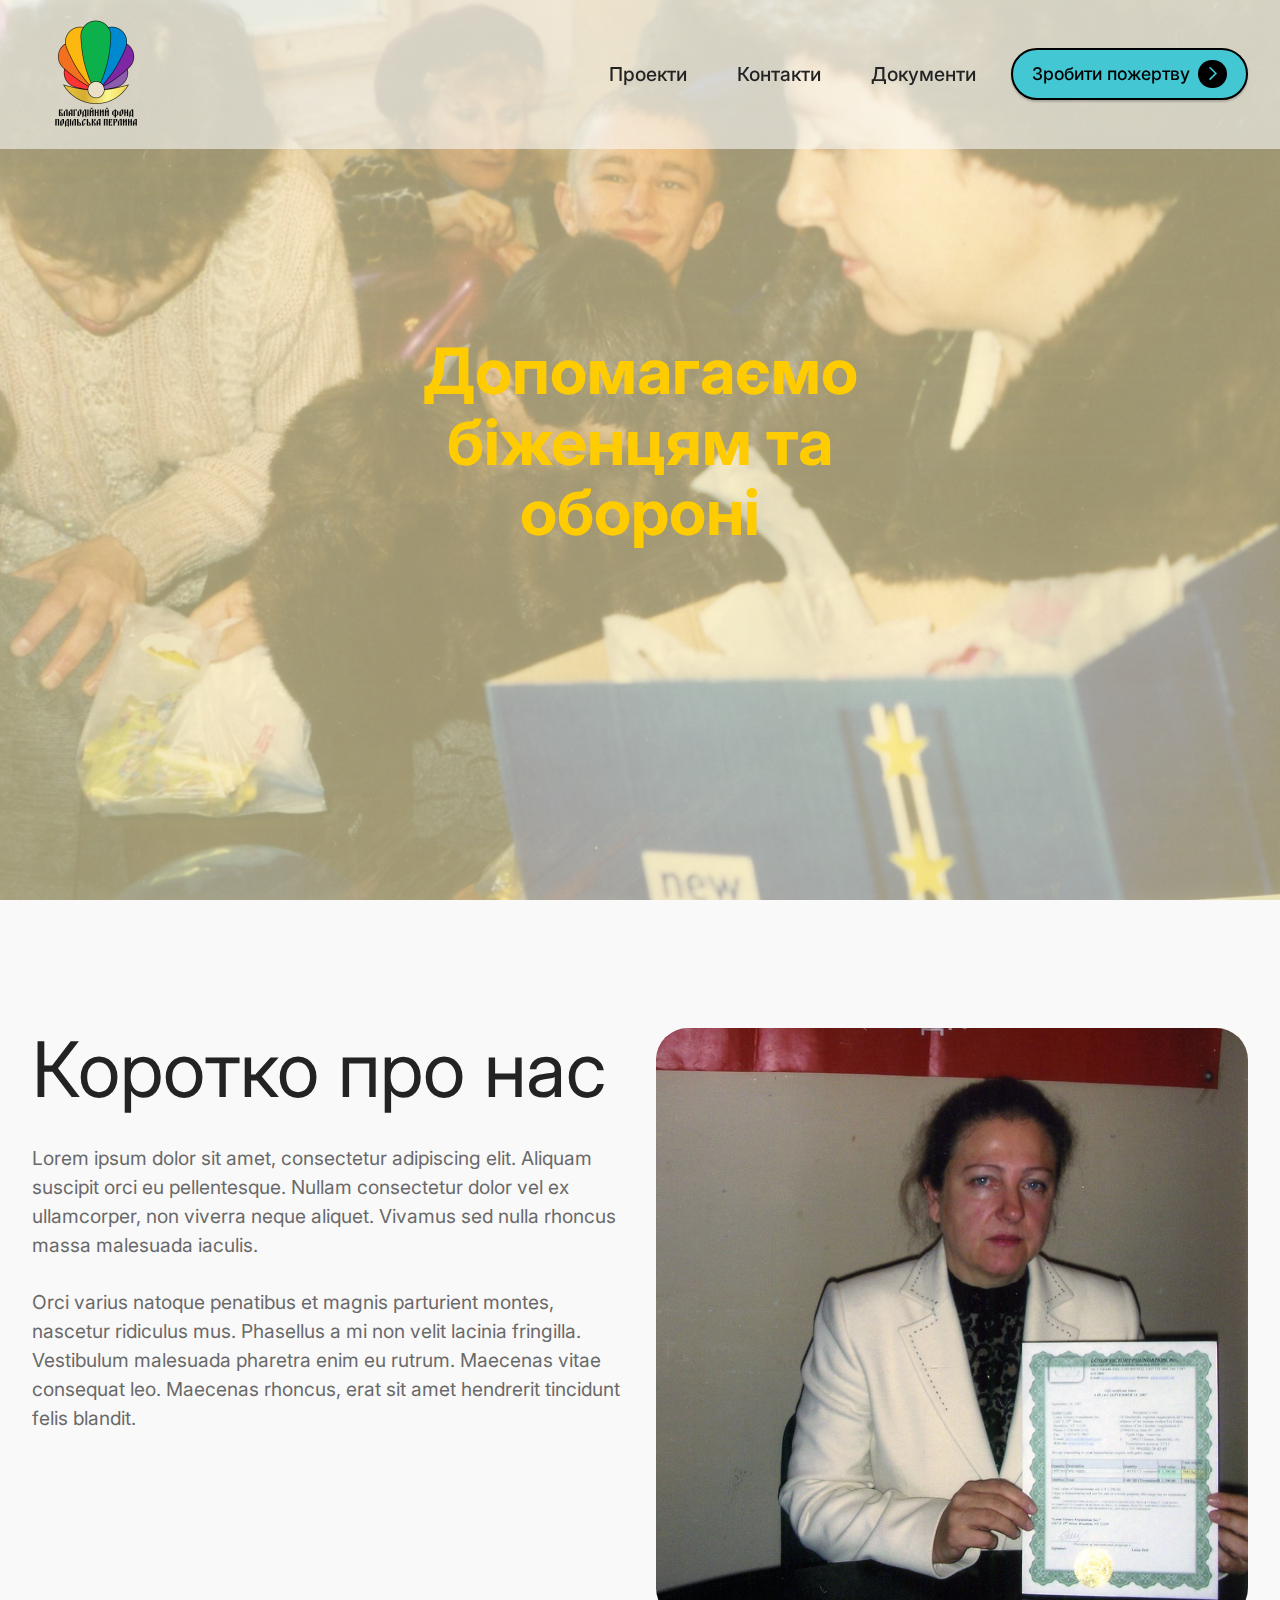
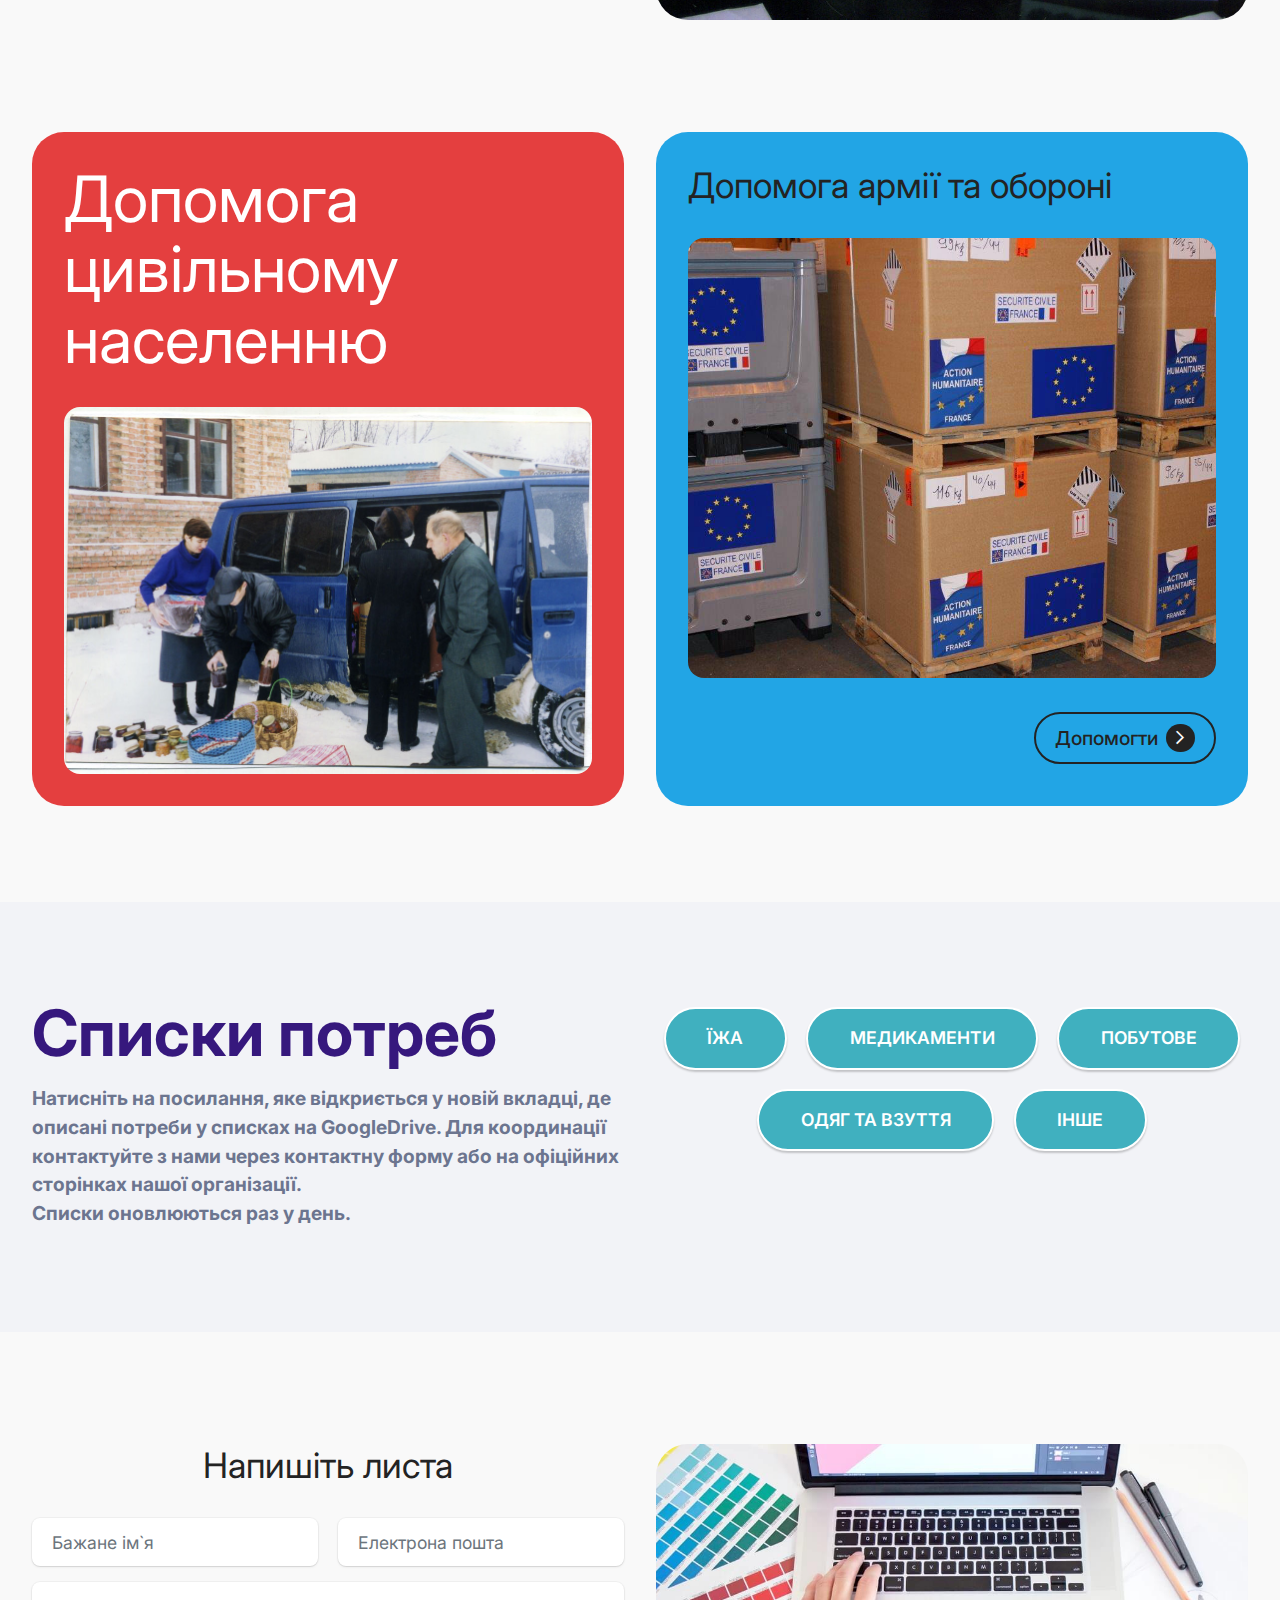
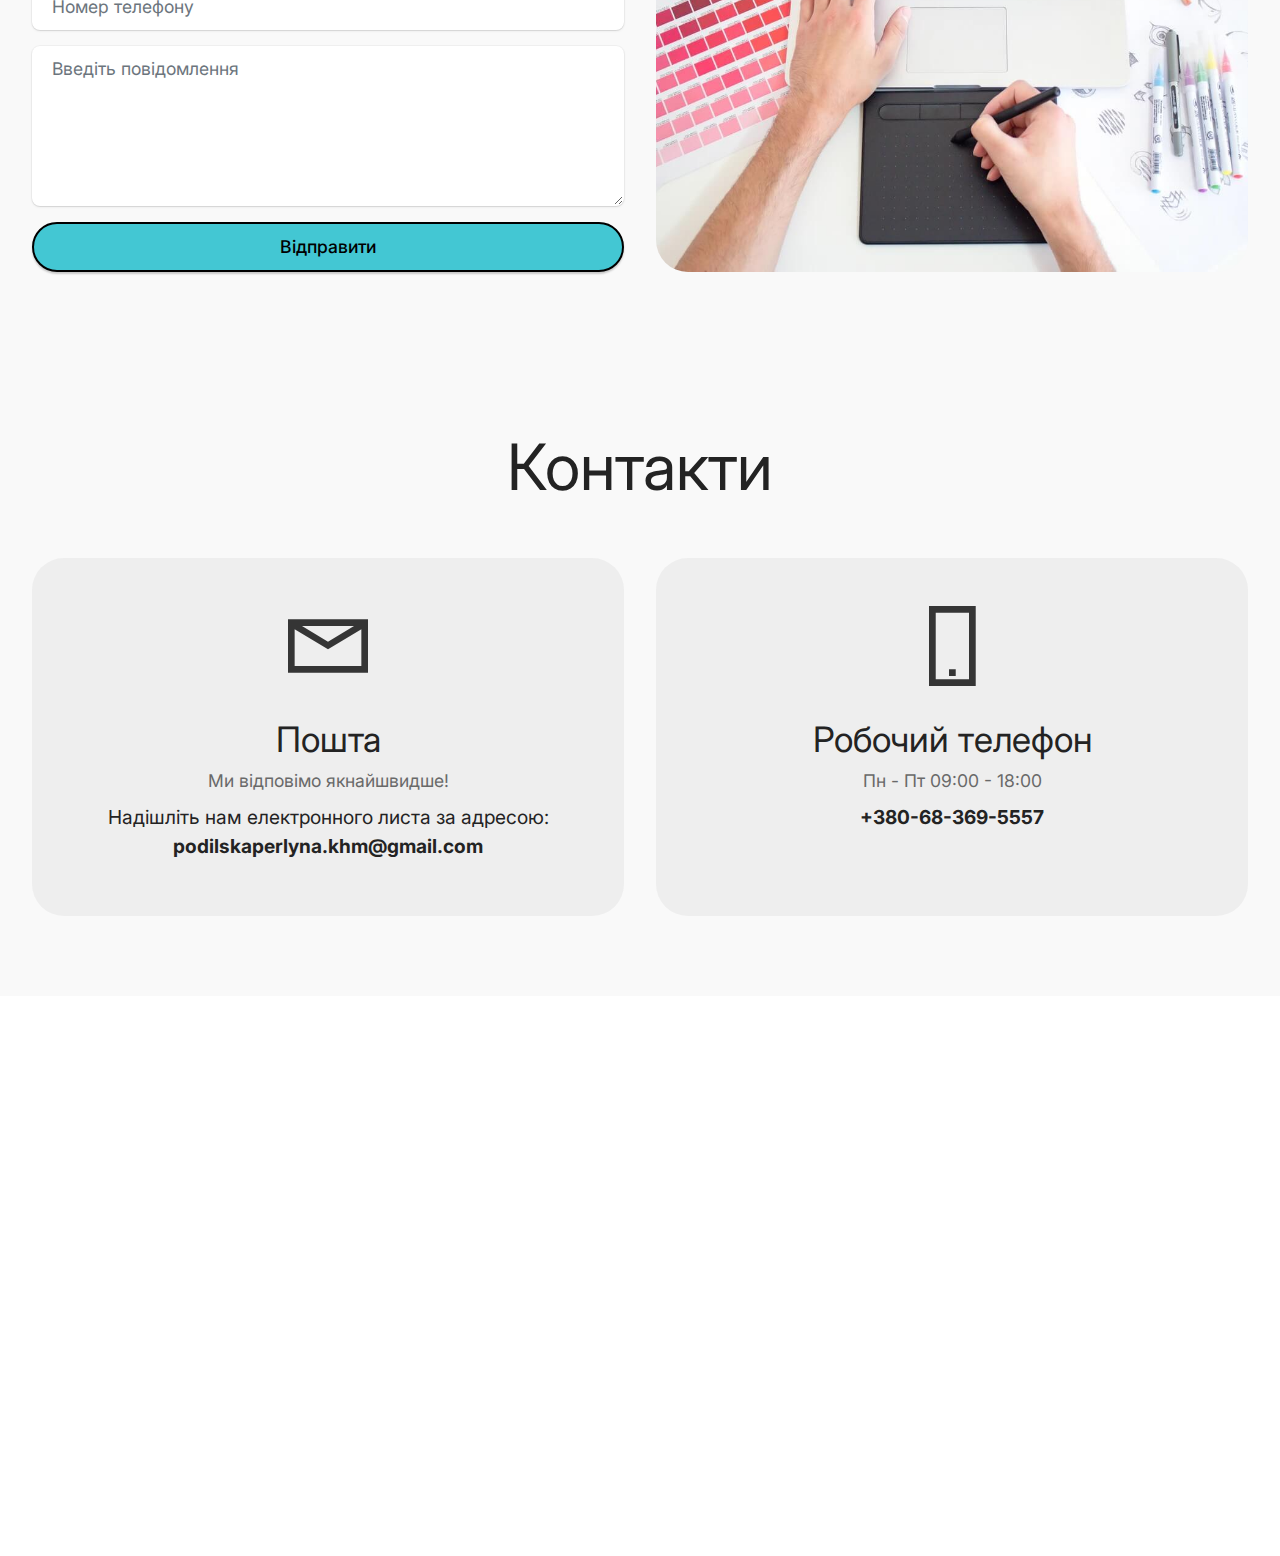
==== commit d4154003: "create github pages" ====
--- a/index.html
+++ b/index.html
@@ -54,22 +54,10 @@
                 </div>
             </button>
             <div class="collapse navbar-collapse" id="navbarSupportedContent">
-                <ul class="navbar-nav nav-dropdown" data-app-modern-menu="true"><li class="nav-item"><a class="nav-link link text-black display-7" href="#" aria-expanded="false">Про Нас</a></li>
-                    <li class="nav-item"><a class="nav-link link text-black display-7" href="#">Проекти</a></li>
-                    <li class="nav-item"><a class="nav-link link text-black display-7" href="#">Контакти</a>
-                    </li><li class="nav-item"><a class="nav-link link text-black display-7" href="#">Документи</a></li></ul>
-                <div class="icons-menu">
-                    <a class="iconfont-wrapper" href="#" target="_blank">
-                        <span class="p-2 mbr-iconfont socicon-facebook socicon"></span>
-                    </a>
-                    <a class="iconfont-wrapper" href="#" target="_blank">
-                        <span class="p-2 mbr-iconfont socicon-telegram socicon"></span>
-                    </a>
-                    <a class="iconfont-wrapper" href="#" target="_blank">
-                        <span class="p-2 mbr-iconfont socicon-instagram socicon"></span>
-                    </a>
-                    
-                </div>
+                <ul class="navbar-nav nav-dropdown" data-app-modern-menu="true"><li class="nav-item"><a class="nav-link link text-black text-primary display-7" href="index.html">Проекти</a></li>
+                    <li class="nav-item"><a class="nav-link link text-black text-primary display-7" href="index.html#contacts02-6">Контакти</a>
+                    </li><li class="nav-item"><a class="nav-link link text-black text-primary display-7" href="index.html">Документи</a></li></ul>
+                
                 <div class="navbar-buttons align-right mbr-section-btn"><a class="btn btn-primary display-4" href="#"><span class="mobi-mbri mobi-mbri-arrow-next mbr-iconfont mbr-iconfont-btn"></span>Зробити пожертву</a></div>
             </div>
         </div>
@@ -85,7 +73,7 @@
     <div class="container">
         <div class="row justify-content-center">
             <div class="col-12 col-lg-6">
-                <h1 class="mbr-section-title mbr-fonts-style mb-3 display-2"><strong>Допомагаємо людям постійно</strong></h1>
+                <h1 class="mbr-section-title mbr-fonts-style mb-3 display-2"><strong>Допомагаємо біженцям та обороні</strong></h1>
                 
                 
                 
@@ -109,11 +97,11 @@
                         parturient montes, nascetur ridiculus mus. Phasellus a mi non velit lacinia fringilla.
                         Vestibulum malesuada pharetra enim eu rutrum. Maecenas vitae consequat leo. Maecenas rhoncus,
                         erat sit amet hendrerit tincidunt felis blandit.</p>
-                    <div class="mbr-section-btn mt-4"><a class="btn btn-white display-7" href="#"><span class="mobi-mbri mobi-mbri-plus mbr-iconfont mbr-iconfont-btn"></span>Дізнатись більше</a></div>
+                    
                 </div>
             </div>
             <div class="col-12 col-md-12 col-lg-6 image-wrapper">
-                <img class="w-100" src="assets/images/features3.jpg" alt="">
+                <img class="w-100" src="assets/images/img7112-1099x1099.jpg" alt="">
             </div>
         </div>
     </div>
@@ -170,156 +158,98 @@
             </div>
 
             <div class="title col-md-12 col-lg-6">
-                <div class="mbr-section-btn align-center"><a class="btn btn-lg btn-success display-4" href="">Read More</a> <a class="btn btn-lg btn-success display-4" href="">Read More</a> <a class="btn btn-lg btn-success display-4" href="">Read More</a> <a class="btn btn-lg btn-success display-4" href="">Read More</a> <a class="btn btn-lg btn-success display-4" href="">Read More</a></div>
-
-            </div>
-
-        </div>
-    </div>
-</section>
-
-<section data-bs-version="5.1" class="team1 cid-sHbXukakfN" id="team01-9">
-    
-    
-    <div class="container">
-        <div class="mbr-section-head">
-            <h4 class="mbr-section-title align-left mbr-fonts-style mb-0 display-5">
-                Out Team</h4>
-            
-        </div>
-        <div class="row mt-4">
-            <div class="item features-image сol-12 col-md-6 col-lg-4">
-                <div class="item-wrapper">
-                    <div class="item-img">
-                        <img src="assets/images/team1.jpg">
-                    </div>
-                    <div class="item-content">
-                        <h5 class="item-title mbr-fonts-style display-5">Jessica Swift</h5>
-                        <h6 class="item-subtitle mbr-fonts-style mt-1 display-7">
-                            Manager</h6>
-                        
-                    </div>
-                    <div class="mbr-section-btn item-footer mt-2"><a href="" class="btn btn-primary item-btn display-7" target="_blank"><span class="mobi-mbri mobi-mbri-arrow-next mbr-iconfont mbr-iconfont-btn"></span>View
-                            Profile</a></div>
-                </div>
-            </div>
-            <div class="item features-image сol-12 col-md-6 col-lg-4">
-                <div class="item-wrapper">
-                    <div class="item-img">
-                        <img src="assets/images/team2.jpg">
-                    </div>
-                    <div class="item-content">
-                        <h5 class="item-title mbr-fonts-style display-5">Ben Palmer</h5>
-                        <h6 class="item-subtitle mbr-fonts-style mt-1 display-7">
-                            Designer</h6>
-                        
-                    </div>
-                    <div class="mbr-section-btn item-footer mt-2"><a href="" class="btn btn-primary item-btn display-7" target="_blank"><span class="mobi-mbri mobi-mbri-arrow-next mbr-iconfont mbr-iconfont-btn"></span>View
-                            Profile</a></div>
-                </div>
-            </div>
-            <div class="item features-image сol-12 col-md-6 col-lg-4">
-                <div class="item-wrapper">
-                    <div class="item-img">
-                        <img src="assets/images/team3.jpg">
-                    </div>
-                    <div class="item-content">
-                        <h5 class="item-title mbr-fonts-style display-5">Adam Brown</h5>
-                        <h6 class="item-subtitle mbr-fonts-style mt-1 display-7">
-                            Developer</h6>
-                        
-                    </div>
-                    <div class="mbr-section-btn item-footer mt-2"><a href="" class="btn btn-primary item-btn display-7" target="_blank"><span class="mobi-mbri mobi-mbri-arrow-next mbr-iconfont mbr-iconfont-btn"></span>View
-                            Profile</a></div>
-                </div>
-            </div>
-        </div>
-    </div>
-</section>
-
-<section data-bs-version="5.1" class="clients2 cid-sHbYHcyLTr" id="clients02-g">
-    
-    <div class="images-container container">
-        <div class="mbr-section-head">
-            <h3 class="mbr-section-title mbr-fonts-style align-center mb-0 display-2">
-                Наші донори</h3>
-            
-            
-        </div>
+                <div class="mbr-section-btn align-center"><a class="btn btn-lg btn-success display-4" href="">ЇЖА</a> <a class="btn btn-lg btn-success display-4" href="">МЕДИКАМЕНТИ</a> <a class="btn btn-lg btn-success display-4" href="">ПОБУТОВЕ</a> <a class="btn btn-lg btn-success display-4" href="">ОДЯГ ТА ВЗУТТЯ</a> <a class="btn btn-lg btn-success display-4" href="">ІНШЕ</a></div>
+
+            </div>
+
+        </div>
+    </div>
+</section>
+
+<section data-bs-version="5.1" class="form3 cid-sHbXoTQOYI" id="form03-6">
+    
+    
+    <div class="container">
         <div class="row justify-content-center mt-4">
-            <div class="col-md-3 card">
-                <img src="assets/images/1.png">
-            </div>
-            <div class="col-md-3 card">
-                <img src="assets/images/2.png">
-            </div>
-            <div class="col-md-3 card">
-                <img src="assets/images/3.png">
-            </div>
-            <div class="col-md-3 card">
-                <img src="assets/images/4.png">
-            </div>
-            <div class="col-md-3 card">
-                <img src="assets/images/2.png">
-            </div>
-            <div class="col-md-3 card">
-                <img src="assets/images/3.png">
-            </div>
-            <div class="col-md-3 card">
-                <img src="assets/images/4.png">
-            </div>
-            <div class="col-md-3 card">
-                <img src="assets/images/5.png">
-            </div>
-        </div>
-    </div>
-</section>
-
-<section data-bs-version="5.1" class="form3 cid-sHbXoTQOYI" id="form03-6">
-    
-    
-    <div class="container">
-        <div class="row justify-content-center mt-4">
-            <div class="col-lg-6 md-pb mx-auto">
-                <div class="form-col" data-form-type="formoid">
-                    <h3 class="mbr-section-title mbr-fonts-style align-center mb-4 display-5">Send Message</h3>
-                    
-                    <!--Formbuilder Form-->
-                    <form action="https://mobirise.eu/" method="POST" class="mbr-form form-with-styler" data-form-title="Form Name"><input type="hidden" name="email" data-form-email="true" value="tEd2GdWFP/Dlg/T1mmj6vs7ogVSMJ5j8N+a2pqs0iLf15SdDWQlwiMBKPz2/UKqSpBQ1Nl7q0qn4tSD+vFzvwKlrILtd5VoTou8pKACh7E3+JOoGAllcif+fvusnj+ZN.DFyENo7hB6MGvpAoLA81WEF3eqsl9dlP3A6iVNy+sICAavNA5lGSzm2m+O2fpghNJvnw0QWVRpMKE0cWgUl0uFzAcyPgWxHAnlwRsZNNZ6pMR/C0kDJ2TwYqLPE5MaQq">
-                        <div class="row">
-                            <div hidden="hidden" data-form-alert="" class="alert alert-success col-12">Thanks for
-                                filling
-                                out
-                                the form!</div>
-                            <div hidden="hidden" data-form-alert-danger="" class="alert alert-danger col-12">Oops...!
-                                some
-                                problem!</div>
-                        </div>
-                        <div class="dragArea row">
-                            <div class="col-md col-sm-12 form-group mb-3" data-for="name">
-                                <input type="text" name="name" placeholder="Name" data-form-field="name" class="form-control display-7" value="" id="name-form03-6">
-                            </div>
-                            <div class="col-md col-sm-12 form-group mb-3" data-for="email">
-                                <input type="email" name="email" placeholder="E-mail" data-form-field="email" class="form-control display-7" value="" id="email-form03-6">
-                            </div>
-                            <div data-for="url" class="col-12 form-group mb-3">
-                                <input type="url" name="url" placeholder="Your Site" data-form-field="url" class="form-control display-7" value="" id="url-form03-6">
-                            </div>
-                            <div data-for="textarea" class="col-12 form-group mb-3">
-                                <textarea name="textarea" placeholder="Message" data-form-field="textarea" class="form-control display-7" id="textarea-form03-6"></textarea>
-                            </div>
-                            <div class="col-lg-12 col-md-12 col-sm-12 align-center mbr-section-btn"><button type="submit" class="btn btn-primary display-4">Send message</button>
-                            </div>
-                        </div>
-                    </form>
-                    <!--Formbuilder Form-->
-                </div>
-            </div>
+            <div class="col-lg-6 md-pb mx-auto" data-form-type="formoid">
+<!--Formbuilder Form-->
+<form action="https://mobirise.eu/" method="POST" class="mbr-form form-with-styler" data-form-title="Form Name"><input type="hidden" name="email" data-form-email="true" value="2MZ2F9GGDJ0/7CClTGA1h19H8vaFsAQUkKJBYzAuIawdcrJMUpe/dIxPR9YNLeK7ebCha9SIajDW5UWW64GdmukU8S7KVhWNfywsj56ZIljADbhQL58RO/8U59JDkz36.4mQJFlVS1vXRFQVngkOOW2UKDcrIU7/kyb6N4B1rORFRKFfmQRKiGn64svv3jesYkxGJf0fwtYRXcjYmFD+gOZxOMy21UjM8aQfNrGlGHCjZEpaSAp9VNR7v21sWHnC8">
+<div class="row">
+<div hidden="hidden" data-form-alert="" class="alert alert-success col-12">Дякуємо за повідомлення! Ми вже опрацьовуємо ваше звернення і повернемося із відповіддю якумога скоріше!</div>
+<div hidden="hidden" data-form-alert-danger="" class="alert alert-danger col-12">Oops...! some problem!</div>
+</div>
+<div class="dragArea row">
+<div class="col-lg-12 col-md-12 col-sm-12">
+<h3 class="mbr-section-title mbr-fonts-style align-center mb-4 display-5">Напишіть листа</h3>
+</div>
+<div class="col form-group mb-3" data-for="name">
+<input type="text" name="name" placeholder="Бажане ім`я" data-form-field="name" required="required" class="form-control display-7" value="" id="name-form03-6">
+</div>
+<div data-for="email" class="col-md col-sm-12 form-group mb-3">
+<input type="email" name="email" placeholder="Електрона пошта" data-form-field="email" class="form-control display-7" required="required" value="" id="email-form03-6">
+</div>
+<div data-for="phone#" class="col-12 form-group mb-3">
+<input type="url" name="phone#" placeholder="Номер телефону" data-form-field="phone#" class="form-control display-7" value="" id="phone#-form03-6">
+</div>
+<div data-for="textarea" class="col-12 form-group mb-3">
+<textarea name="textarea" placeholder="Введіть повідомлення" data-form-field="textarea" required="required" class="form-control display-7" id="textarea-form03-6"></textarea>
+</div>
+<div class="col-lg-12 col-md-12 col-sm-12 align-center mbr-section-btn">
+<button type="submit" class="w-100 w-100 w-100 btn btn-primary display-4">Відправити</button>
+</div>
+</div>
+</form><!--Formbuilder Form-->
+</div>
             <div class="col-12 col-md-12 col-lg-6 image-wrapper">
                 <img class="w-100" src="assets/images/features1.jpg" alt="">
             </div>
         </div>
 
+    </div>
+</section>
+
+<section data-bs-version="5.1" class="contacts2 cid-t0fOaOMgZR" id="contacts02-6">
+
+    
+
+    
+    <div class="container">
+        <div class="mbr-section-head pb-4">
+            <h3 class="mbr-section-title mbr-fonts-style align-center mb-0 display-2">Контакти</h3>
+            
+        </div>
+        <div class="row justify-content-center mt-4">
+            <div class="card col-12 col-lg-6">
+                <div class="card-wrapper">
+                    <div class="card-box align-center">
+                        <div class="image-wrapper">
+                            <span class="mbr-iconfont mobi-mbri-letter mobi-mbri" style="color: rgb(53, 53, 53); fill: rgb(53, 53, 53);"></span>
+                        </div>
+                        <h4 class="card-title mbr-fonts-style mb-2 display-5">
+                            Пошта</h4>
+                        <p class="mbr-text mbr-fonts-style mb-2 display-4">
+                            Ми відповімо якнайшвидше!</p>
+                        <h5 class="link mbr-fonts-style display-7">Надішліть нам електронного листа за адресою:<br><strong>podilskaperlyna.khm@gmail.com</strong></h5>
+                    </div>
+                </div>
+            </div>
+            <div class="card col-12 col-lg-6">
+                <div class="card-wrapper">
+                    <div class="card-box align-center">
+                        <div class="image-wrapper">
+                            <span class="mbr-iconfont mobi-mbri-mobile-2 mobi-mbri" style="color: rgb(53, 53, 53); fill: rgb(53, 53, 53);"></span>
+                        </div>
+                        <h4 class="card-title mbr-fonts-style align-center mb-2 display-5">
+                            Робочий телефон</h4>
+                        <p class="mbr-text mbr-fonts-style mb-2 display-4">
+                            Пн - Пт 09:00 - 18:00</p>
+                        <h5 class="link mbr-black mbr-fonts-style display-7">
+                            <a href="tel:+12345678910" class="text-black"><strong>+380-68-369-5557</strong></a>
+                        </h5>
+                    </div>
+                </div>
+            </div>
+        </div>
     </div>
 </section>
 
@@ -329,48 +259,6 @@
     <div>
         
         <div class="google-map"><iframe frameborder="0" style="border:0" src="https://www.google.com/maps/embed?pb=!1m18!1m12!1m3!1d2595.3719932035337!2d26.98364271522398!3d49.42078086889755!2m3!1f0!2f0!3f0!3m2!1i1024!2i768!4f13.1!3m3!1m2!1s0x4732065816b2011f%3A0xf726e3695c50d442!2z0YPQuy4g0JPQtdGA0L7QtdCyINCc0LDQudC00LDQvdCwLCAxNywg0KXQvNC10LvRjNC90LjRhtC60LjQuSwg0KXQvNC10LvRjNC90LjRhtC60LDRjyDQvtCx0LvQsNGB0YLRjCwg0KPQutGA0LDQuNC90LAsIDI5MDAw!5e0!3m2!1sru!2snl!4v1647353270368!5m2!1sru!2snl" allowfullscreen=""></iframe></div>
-    </div>
-</section>
-
-<section data-bs-version="5.1" class="footer2 cid-sHbXnB8yoR" once="footers" id="footer02-5">
-
-    
-    
-    <div class="container">
-        <div class="row mbr-white">
-            <div class="col-6 col-md-4 col-lg-3">
-                
-                <ul class="list mbr-fonts-style display-5">
-                    <li class="mbr-text item-wrap">ToolM5</li>
-                </ul>
-            </div>
-            <div class="col-6 col-md-4 col-lg-3">
-                
-                <ul class="list mbr-fonts-style display-4">
-                    <li class="mbr-text item-wrap">Illustration Design</li>
-                    <li class="mbr-text item-wrap">Digital Art</li>
-                    <li class="mbr-text item-wrap">Fashion Design</li>
-                    <li class="mbr-text item-wrap">Web Design</li>
-                </ul>
-            </div>
-            <div class="col-6 col-md-4 col-lg-3">
-                
-                <ul class="list mbr-fonts-style display-4">
-                    <li class="mbr-text item-wrap">Lorem ipsum dolor sit amet, consectetur adipiscing elit. Suspendisse
-                        a augue eget massa vestibulum hendrerit non purus.</li>
-                </ul>
-            </div>
-            <div class="col-6 col-md-4 col-lg-3">
-                
-                <ul class="list mbr-fonts-style display-4">
-                    <li class="mbr-text item-wrap">Home</li>
-                    <li class="mbr-text item-wrap">Features</li>
-                    <li class="mbr-text item-wrap">About</li>
-                    <li class="mbr-text item-wrap">Pricing</li>
-                </ul>
-            </div>
-            
-        </div>
     </div>
 </section>
 
--- a/assets/mobirise/css/mbr-additional.css
+++ b/assets/mobirise/css/mbr-additional.css
@@ -1509,93 +1509,6 @@
     text-align: center;
   }
 }
-.cid-sHbXukakfN {
-  padding-top: 6rem;
-  padding-bottom: 6rem;
-  background-color: #f9f9f9;
-}
-.cid-sHbXukakfN .item-wrapper {
-  border-radius: 2rem;
-  transition: all 0.3s;
-  position: relative;
-  background: #eeeeee;
-  height: 100%;
-  display: flex;
-  flex-flow: column nowrap;
-}
-.cid-sHbXukakfN .item-wrapper:hover {
-  box-shadow: 0 50px 50px -25px rgba(0, 0, 0, 0.3);
-  transform: rotate(-2deg) scale(1.03);
-}
-@media (min-width: 992px) {
-  .cid-sHbXukakfN .item-wrapper .item-content {
-    padding: 2rem 2rem 0;
-  }
-  .cid-sHbXukakfN .item-wrapper .item-footer {
-    padding: 0 2rem 2rem;
-  }
-}
-@media (max-width: 991px) {
-  .cid-sHbXukakfN .item-wrapper .item-content {
-    padding: 1rem 1rem 0;
-  }
-  .cid-sHbXukakfN .item-wrapper .item-footer {
-    padding: 0 1rem 1rem;
-  }
-}
-.cid-sHbXukakfN img,
-.cid-sHbXukakfN .item-img {
-  width: 100%;
-  height: 100%;
-  height: 400px;
-  object-fit: cover;
-}
-.cid-sHbXukakfN .item:focus,
-.cid-sHbXukakfN span:focus {
-  outline: none;
-}
-.cid-sHbXukakfN .item {
-  cursor: pointer;
-  margin-bottom: 2rem;
-}
-.cid-sHbXukakfN .mbr-section-btn {
-  margin-top: auto !important;
-}
-.cid-sHbXukakfN .mbr-section-title {
-  color: #232323;
-}
-.cid-sHbXukakfN .mbr-text,
-.cid-sHbXukakfN .mbr-section-btn {
-  text-align: center;
-}
-.cid-sHbXukakfN .item-title {
-  text-align: center;
-}
-.cid-sHbXukakfN .item-subtitle {
-  text-align: center;
-  color: #454545;
-}
-.cid-sHbYHcyLTr {
-  padding-top: 6rem;
-  padding-bottom: 0rem;
-  background-color: #f9f9f9;
-}
-.cid-sHbYHcyLTr img {
-  width: 120px;
-  margin: auto;
-}
-.cid-sHbYHcyLTr .card {
-  transition: all 0.3s;
-  height: fit-content;
-  padding: 1rem 0;
-  opacity: 0.7;
-  margin-bottom: 1rem;
-}
-@media (min-width: 992px) {
-  .cid-sHbYHcyLTr .card {
-    max-width: 12.5%;
-  }
-}
 .cid-sHbXoTQOYI {
   padding-top: 5rem;
   padding-bottom: 5rem;
@@ -1644,6 +1557,43 @@
 .cid-sHbXoTQOYI .form-control:hover,
 .cid-sHbXoTQOYI .form-control:focus {
   border-color: transparent !important;
+}
+.cid-t0fOaOMgZR {
+  padding-top: 5rem;
+  padding-bottom: 5rem;
+  background-color: #f9f9f9;
+}
+.cid-t0fOaOMgZR .mbr-iconfont {
+  display: block;
+  font-size: 5rem;
+  color: #43c7d3;
+  margin-bottom: 2rem;
+}
+.cid-t0fOaOMgZR .card-wrapper {
+  border-radius: 2rem;
+  transition: all 0.3s;
+  padding: 3rem;
+  background: #eeeeee;
+}
+.cid-t0fOaOMgZR .card-wrapper:hover {
+  box-shadow: 0 50px 50px -25px rgba(0, 0, 0, 0.3);
+  transform: rotate(-2deg) scale(1.03);
+}
+@media (max-width: 992px) {
+  .cid-t0fOaOMgZR .card-wrapper {
+    margin-bottom: 2rem;
+  }
+}
+@media (max-width: 767px) {
+  .cid-t0fOaOMgZR .card-wrapper {
+    padding: 3rem 1rem;
+  }
+}
+.cid-t0fOaOMgZR .mbr-text {
+  color: #696969;
+}
+.cid-t0fOaOMgZR .mbr-section-subtitle {
+  color: #696969;
 }
 .cid-sHbXrHtLA9 {
   padding-top: 0rem;
@@ -1675,36 +1625,3 @@
 .cid-sHbXrHtLA9 .google-map[data-state="loading"] [data-state-details] {
   display: none;
 }
-.cid-sHbXnB8yoR {
-  padding-top: 5rem;
-  padding-bottom: 5rem;
-  background-color: #f9f9f9;
-}
-.cid-sHbXnB8yoR .list {
-  list-style: none;
-  padding-left: 0;
-  color: #232323;
-}
-@media (max-width: 991px) {
-  .cid-sHbXnB8yoR .list {
-    margin-bottom: 2rem;
-  }
-}
-@media (min-width: 992px) {
-  .cid-sHbXnB8yoR .list {
-    margin-bottom: 0rem;
-  }
-}
-@media (max-width: 767px) {
-  .cid-sHbXnB8yoR .row {
-    text-align: center;
-  }
-}
-@media (max-width: 991px) {
-  .cid-sHbXnB8yoR div > *:last-child {
-    margin-top: 0 !important;
-  }
-}
-.cid-sHbXnB8yoR .copyright {
-  color: #bbbbbb;
-}
--- a/assets/mobirise/css/mbr-additional.css
+++ b/assets/mobirise/css/mbr-additional.css
@@ -1509,93 +1509,6 @@
     text-align: center;
   }
 }
-.cid-sHbXukakfN {
-  padding-top: 6rem;
-  padding-bottom: 6rem;
-  background-color: #f9f9f9;
-}
-.cid-sHbXukakfN .item-wrapper {
-  border-radius: 2rem;
-  transition: all 0.3s;
-  position: relative;
-  background: #eeeeee;
-  height: 100%;
-  display: flex;
-  flex-flow: column nowrap;
-}
-.cid-sHbXukakfN .item-wrapper:hover {
-  box-shadow: 0 50px 50px -25px rgba(0, 0, 0, 0.3);
-  transform: rotate(-2deg) scale(1.03);
-}
-@media (min-width: 992px) {
-  .cid-sHbXukakfN .item-wrapper .item-content {
-    padding: 2rem 2rem 0;
-  }
-  .cid-sHbXukakfN .item-wrapper .item-footer {
-    padding: 0 2rem 2rem;
-  }
-}
-@media (max-width: 991px) {
-  .cid-sHbXukakfN .item-wrapper .item-content {
-    padding: 1rem 1rem 0;
-  }
-  .cid-sHbXukakfN .item-wrapper .item-footer {
-    padding: 0 1rem 1rem;
-  }
-}
-.cid-sHbXukakfN img,
-.cid-sHbXukakfN .item-img {
-  width: 100%;
-  height: 100%;
-  height: 400px;
-  object-fit: cover;
-}
-.cid-sHbXukakfN .item:focus,
-.cid-sHbXukakfN span:focus {
-  outline: none;
-}
-.cid-sHbXukakfN .item {
-  cursor: pointer;
-  margin-bottom: 2rem;
-}
-.cid-sHbXukakfN .mbr-section-btn {
-  margin-top: auto !important;
-}
-.cid-sHbXukakfN .mbr-section-title {
-  color: #232323;
-}
-.cid-sHbXukakfN .mbr-text,
-.cid-sHbXukakfN .mbr-section-btn {
-  text-align: center;
-}
-.cid-sHbXukakfN .item-title {
-  text-align: center;
-}
-.cid-sHbXukakfN .item-subtitle {
-  text-align: center;
-  color: #454545;
-}
-.cid-sHbYHcyLTr {
-  padding-top: 6rem;
-  padding-bottom: 0rem;
-  background-color: #f9f9f9;
-}
-.cid-sHbYHcyLTr img {
-  width: 120px;
-  margin: auto;
-}
-.cid-sHbYHcyLTr .card {
-  transition: all 0.3s;
-  height: fit-content;
-  padding: 1rem 0;
-  opacity: 0.7;
-  margin-bottom: 1rem;
-}
-@media (min-width: 992px) {
-  .cid-sHbYHcyLTr .card {
-    max-width: 12.5%;
-  }
-}
 .cid-sHbXoTQOYI {
   padding-top: 5rem;
   padding-bottom: 5rem;
@@ -1644,6 +1557,43 @@
 .cid-sHbXoTQOYI .form-control:hover,
 .cid-sHbXoTQOYI .form-control:focus {
   border-color: transparent !important;
+}
+.cid-t0fOaOMgZR {
+  padding-top: 5rem;
+  padding-bottom: 5rem;
+  background-color: #f9f9f9;
+}
+.cid-t0fOaOMgZR .mbr-iconfont {
+  display: block;
+  font-size: 5rem;
+  color: #43c7d3;
+  margin-bottom: 2rem;
+}
+.cid-t0fOaOMgZR .card-wrapper {
+  border-radius: 2rem;
+  transition: all 0.3s;
+  padding: 3rem;
+  background: #eeeeee;
+}
+.cid-t0fOaOMgZR .card-wrapper:hover {
+  box-shadow: 0 50px 50px -25px rgba(0, 0, 0, 0.3);
+  transform: rotate(-2deg) scale(1.03);
+}
+@media (max-width: 992px) {
+  .cid-t0fOaOMgZR .card-wrapper {
+    margin-bottom: 2rem;
+  }
+}
+@media (max-width: 767px) {
+  .cid-t0fOaOMgZR .card-wrapper {
+    padding: 3rem 1rem;
+  }
+}
+.cid-t0fOaOMgZR .mbr-text {
+  color: #696969;
+}
+.cid-t0fOaOMgZR .mbr-section-subtitle {
+  color: #696969;
 }
 .cid-sHbXrHtLA9 {
   padding-top: 0rem;
@@ -1675,36 +1625,3 @@
 .cid-sHbXrHtLA9 .google-map[data-state="loading"] [data-state-details] {
   display: none;
 }
-.cid-sHbXnB8yoR {
-  padding-top: 5rem;
-  padding-bottom: 5rem;
-  background-color: #f9f9f9;
-}
-.cid-sHbXnB8yoR .list {
-  list-style: none;
-  padding-left: 0;
-  color: #232323;
-}
-@media (max-width: 991px) {
-  .cid-sHbXnB8yoR .list {
-    margin-bottom: 2rem;
-  }
-}
-@media (min-width: 992px) {
-  .cid-sHbXnB8yoR .list {
-    margin-bottom: 0rem;
-  }
-}
-@media (max-width: 767px) {
-  .cid-sHbXnB8yoR .row {
-    text-align: center;
-  }
-}
-@media (max-width: 991px) {
-  .cid-sHbXnB8yoR div > *:last-child {
-    margin-top: 0 !important;
-  }
-}
-.cid-sHbXnB8yoR .copyright {
-  color: #bbbbbb;
-}
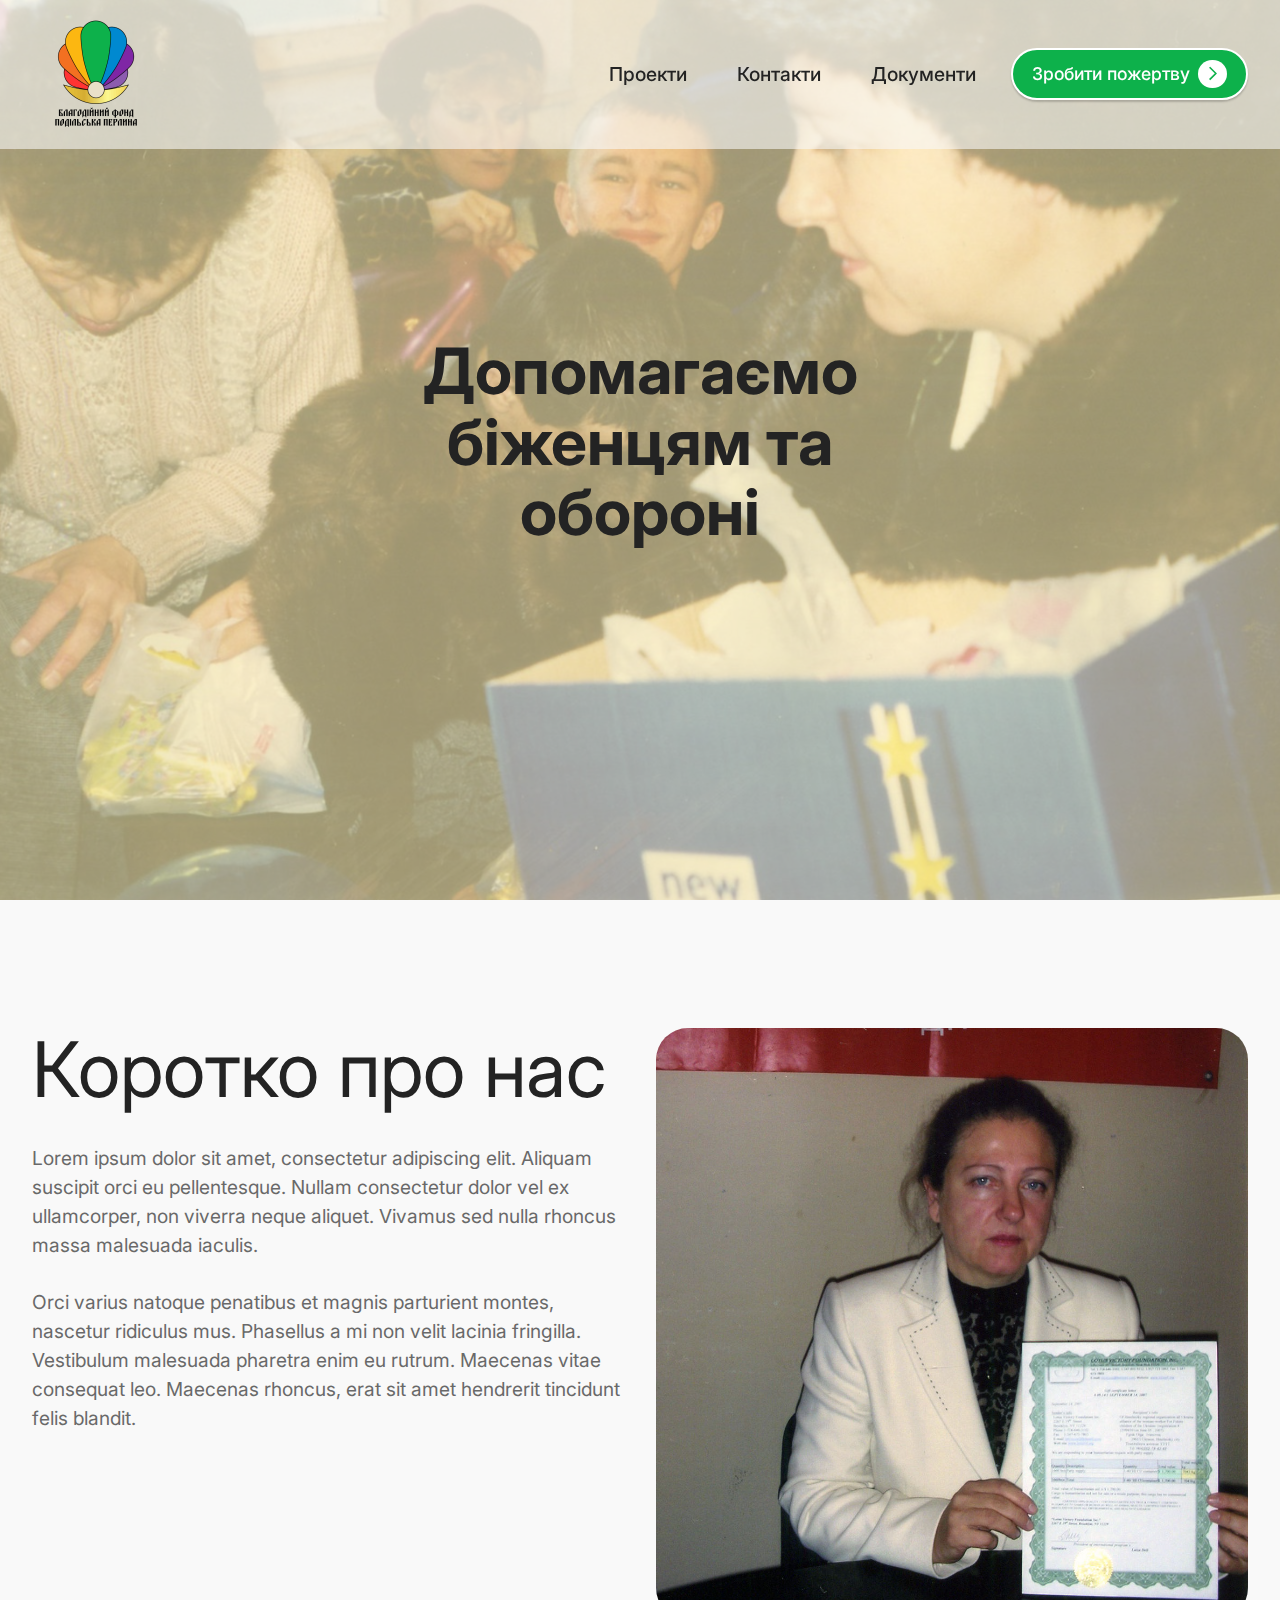
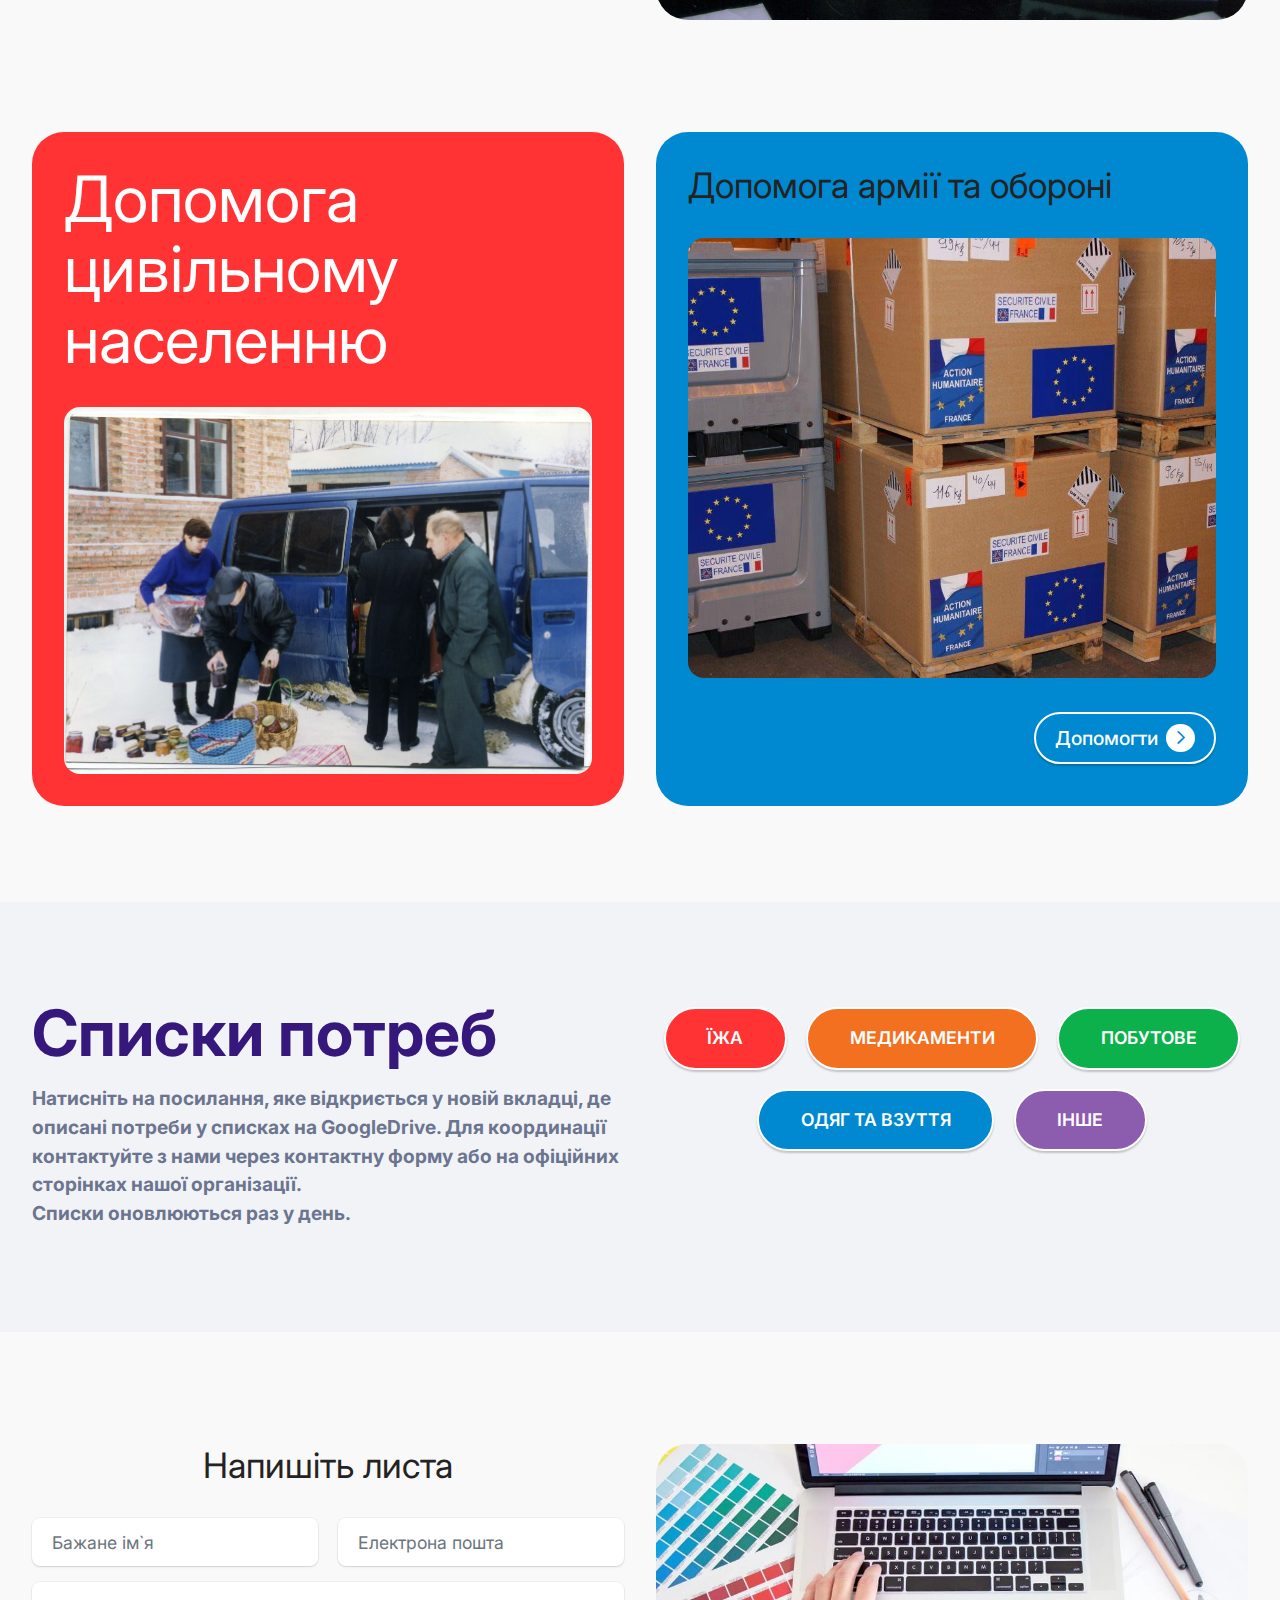
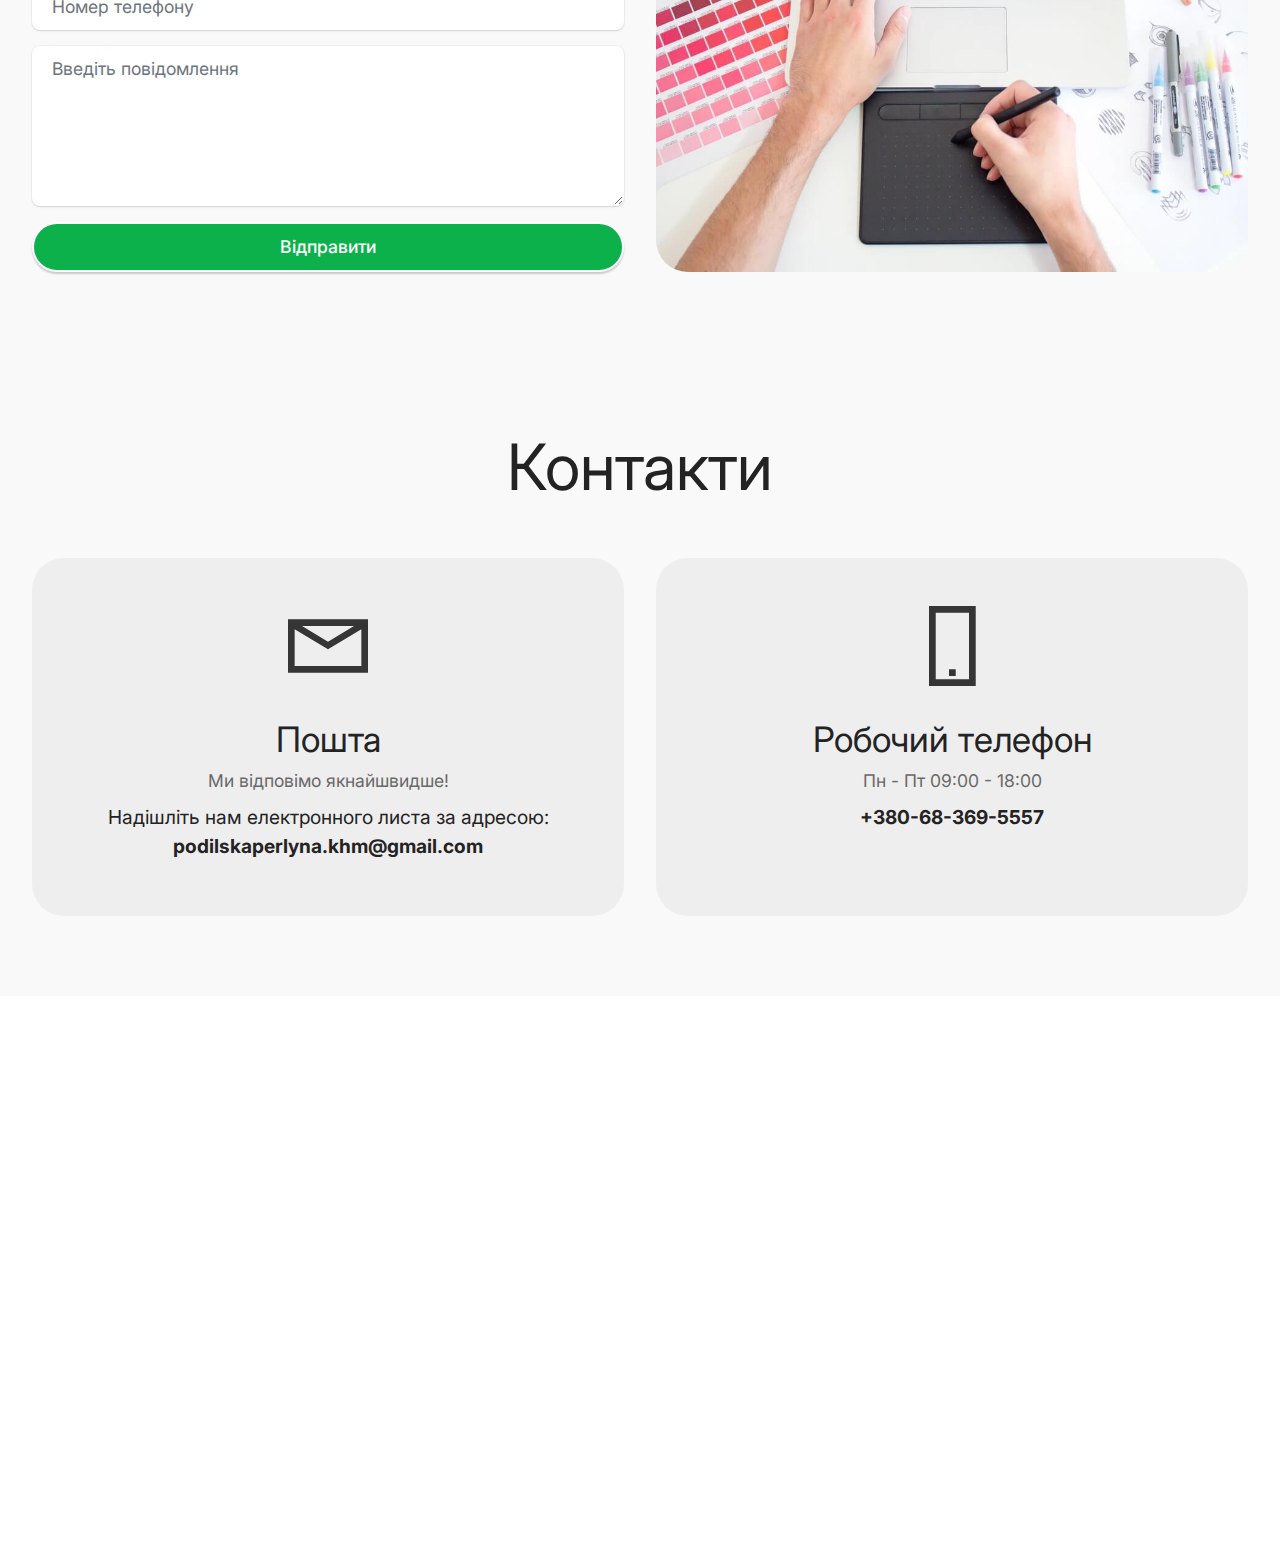
==== commit 187f067d: "create github pages" ====
--- a/index.html
+++ b/index.html
@@ -58,7 +58,7 @@
                     <li class="nav-item"><a class="nav-link link text-black text-primary display-7" href="index.html#contacts02-6">Контакти</a>
                     </li><li class="nav-item"><a class="nav-link link text-black text-primary display-7" href="index.html">Документи</a></li></ul>
                 
-                <div class="navbar-buttons align-right mbr-section-btn"><a class="btn btn-primary display-4" href="#"><span class="mobi-mbri mobi-mbri-arrow-next mbr-iconfont mbr-iconfont-btn"></span>Зробити пожертву</a></div>
+                <div class="navbar-buttons align-right mbr-section-btn"><a class="btn btn-info display-4" href="#"><span class="mobi-mbri mobi-mbri-arrow-next mbr-iconfont mbr-iconfont-btn"></span>Зробити пожертву</a></div>
             </div>
         </div>
     </nav>
@@ -138,7 +138,7 @@
                         
                         
 
-                        <div class="mbr-section-btn pt-4 mb-0 align-right"><a href="" class="btn item-btn btn-black-outline display-7" target="_blank"><span class="mobi-mbri mobi-mbri-arrow-next mbr-iconfont mbr-iconfont-btn"></span>Допомогти</a></div>
+                        <div class="mbr-section-btn pt-4 mb-0 align-right"><a href="" class="btn item-btn btn-warning display-7" target="_blank"><span class="mobi-mbri mobi-mbri-arrow-next mbr-iconfont mbr-iconfont-btn"></span>Допомогти</a></div>
                     </div>
                 </div>
             </div>
@@ -158,7 +158,7 @@
             </div>
 
             <div class="title col-md-12 col-lg-6">
-                <div class="mbr-section-btn align-center"><a class="btn btn-lg btn-success display-4" href="">ЇЖА</a> <a class="btn btn-lg btn-success display-4" href="">МЕДИКАМЕНТИ</a> <a class="btn btn-lg btn-success display-4" href="">ПОБУТОВЕ</a> <a class="btn btn-lg btn-success display-4" href="">ОДЯГ ТА ВЗУТТЯ</a> <a class="btn btn-lg btn-success display-4" href="">ІНШЕ</a></div>
+                <div class="mbr-section-btn align-center"><a class="btn btn-lg btn-secondary display-4" href="">ЇЖА</a> <a class="btn btn-lg btn-success display-4" href="">МЕДИКАМЕНТИ</a> <a class="btn btn-lg btn-info display-4" href="">ПОБУТОВЕ</a> <a class="btn btn-lg btn-warning display-4" href="">ОДЯГ ТА ВЗУТТЯ</a> <a class="btn btn-lg btn-danger display-4" href="">ІНШЕ</a></div>
 
             </div>
 
@@ -173,7 +173,7 @@
         <div class="row justify-content-center mt-4">
             <div class="col-lg-6 md-pb mx-auto" data-form-type="formoid">
 <!--Formbuilder Form-->
-<form action="https://mobirise.eu/" method="POST" class="mbr-form form-with-styler" data-form-title="Form Name"><input type="hidden" name="email" data-form-email="true" value="2MZ2F9GGDJ0/7CClTGA1h19H8vaFsAQUkKJBYzAuIawdcrJMUpe/dIxPR9YNLeK7ebCha9SIajDW5UWW64GdmukU8S7KVhWNfywsj56ZIljADbhQL58RO/8U59JDkz36.4mQJFlVS1vXRFQVngkOOW2UKDcrIU7/kyb6N4B1rORFRKFfmQRKiGn64svv3jesYkxGJf0fwtYRXcjYmFD+gOZxOMy21UjM8aQfNrGlGHCjZEpaSAp9VNR7v21sWHnC8">
+<form action="https://mobirise.eu/" method="POST" class="mbr-form form-with-styler" data-form-title="Form Name"><input type="hidden" name="email" data-form-email="true" value="qvPI/Uu6abp7SCQODQowN2khd+WzcKd4+wY15APdUYEZJzM/lM4B+wZr4iJUVNsclzGFBzyaQpZ6yfO36i2orXgdBcSiWj5c/x36pA+wfN+ojZg0YBXoiKaYihFKeYID.Y/FvazGQ5Jm/OgJmI9nGzS1IgBnNsPXWlyeCmIWtPjbNhQ+9Vz4N43tcsZH9XGWtzGGeryt4cKfa4GNCab5oK8wQmjPWh+dUCshmlEl+RPOzeVeiMYNw1jkGNUevecVi">
 <div class="row">
 <div hidden="hidden" data-form-alert="" class="alert alert-success col-12">Дякуємо за повідомлення! Ми вже опрацьовуємо ваше звернення і повернемося із відповіддю якумога скоріше!</div>
 <div hidden="hidden" data-form-alert-danger="" class="alert alert-danger col-12">Oops...! some problem!</div>
@@ -194,9 +194,7 @@
 <div data-for="textarea" class="col-12 form-group mb-3">
 <textarea name="textarea" placeholder="Введіть повідомлення" data-form-field="textarea" required="required" class="form-control display-7" id="textarea-form03-6"></textarea>
 </div>
-<div class="col-lg-12 col-md-12 col-sm-12 align-center mbr-section-btn">
-<button type="submit" class="w-100 w-100 w-100 btn btn-primary display-4">Відправити</button>
-</div>
+<div class="col-lg-12 col-md-12 col-sm-12 align-center mbr-section-btn"><button type="submit" class="w-100 w-100 w-100 btn btn-info display-4">Відправити</button></div>
 </div>
 </form><!--Formbuilder Form-->
 </div>
@@ -213,7 +211,7 @@
     
 
     
-    <div class="container">
+    <div class="container-fluid">
         <div class="mbr-section-head pb-4">
             <h3 class="mbr-section-title mbr-fonts-style align-center mb-0 display-2">Контакти</h3>
             
--- a/assets/mobirise/css/mbr-additional.css
+++ b/assets/mobirise/css/mbr-additional.css
@@ -102,16 +102,16 @@
   background-color: #43c7d3 !important;
 }
 .bg-success {
-  background-color: #40b0bf !important;
+  background-color: #f37021 !important;
 }
 .bg-info {
-  background-color: #47b5ed !important;
+  background-color: #0db14b !important;
 }
 .bg-warning {
-  background-color: #ffe161 !important;
+  background-color: #0089d0 !important;
 }
 .bg-danger {
-  background-color: #ff9966 !important;
+  background-color: #8c5caf !important;
 }
 .btn-primary,
 .btn-primary:active {
@@ -160,7 +160,7 @@
 }
 .btn-secondary,
 .btn-secondary:active {
-  background-color: #ff6666 !important;
+  background-color: #ff3333 !important;
   border-color: #ffffff !important;
   color: #ffffff !important;
   box-shadow: 0 2px 2px 0 rgba(0, 0, 0, 0.2);
@@ -169,15 +169,15 @@
 .btn-secondary:focus,
 .btn-secondary.focus,
 .btn-secondary.active {
-  background-color: #ff6666 !important;
+  background-color: #ff3333 !important;
   border-color: #000000 !important;
   box-shadow: 0 2px 5px 0 rgba(0, 0, 0, 0.2);
 }
 .btn-secondary.disabled,
 .btn-secondary:disabled {
   color: #ffffff !important;
-  background-color: #ff6666 !important;
-  border-color: #ff6666 !important;
+  background-color: #ff3333 !important;
+  border-color: #ff3333 !important;
 }
 .btn-secondary:hover {
   background-color: white!important;
@@ -192,7 +192,7 @@
 .btn-secondary span {
   background: #ffffff;
   transition: all 0.3s;
-  color: #ff6666;
+  color: #ff3333;
   border-radius: 50%;
   padding: 8px;
   font-size: 0.8rem!important;
@@ -205,7 +205,7 @@
 }
 .btn-info,
 .btn-info:active {
-  background-color: #47b5ed !important;
+  background-color: #0db14b !important;
   border-color: #ffffff !important;
   color: #ffffff !important;
   box-shadow: 0 2px 2px 0 rgba(0, 0, 0, 0.2);
@@ -214,15 +214,15 @@
 .btn-info:focus,
 .btn-info.focus,
 .btn-info.active {
-  background-color: #47b5ed !important;
+  background-color: #0db14b !important;
   border-color: #000000 !important;
   box-shadow: 0 2px 5px 0 rgba(0, 0, 0, 0.2);
 }
 .btn-info.disabled,
 .btn-info:disabled {
   color: #ffffff !important;
-  background-color: #47b5ed !important;
-  border-color: #47b5ed !important;
+  background-color: #0db14b !important;
+  border-color: #0db14b !important;
 }
 .btn-info:hover {
   background-color: white!important;
@@ -237,7 +237,7 @@
 .btn-info span {
   background: #ffffff;
   transition: all 0.3s;
-  color: #47b5ed;
+  color: #0db14b;
   border-radius: 50%;
   padding: 8px;
   font-size: 0.8rem!important;
@@ -250,7 +250,7 @@
 }
 .btn-success,
 .btn-success:active {
-  background-color: #40b0bf !important;
+  background-color: #f37021 !important;
   border-color: #ffffff !important;
   color: #ffffff !important;
   box-shadow: 0 2px 2px 0 rgba(0, 0, 0, 0.2);
@@ -259,15 +259,15 @@
 .btn-success:focus,
 .btn-success.focus,
 .btn-success.active {
-  background-color: #40b0bf !important;
+  background-color: #f37021 !important;
   border-color: #000000 !important;
   box-shadow: 0 2px 5px 0 rgba(0, 0, 0, 0.2);
 }
 .btn-success.disabled,
 .btn-success:disabled {
   color: #ffffff !important;
-  background-color: #40b0bf !important;
-  border-color: #40b0bf !important;
+  background-color: #f37021 !important;
+  border-color: #f37021 !important;
 }
 .btn-success:hover {
   background-color: white!important;
@@ -282,7 +282,7 @@
 .btn-success span {
   background: #ffffff;
   transition: all 0.3s;
-  color: #40b0bf;
+  color: #f37021;
   border-radius: 50%;
   padding: 8px;
   font-size: 0.8rem!important;
@@ -295,24 +295,24 @@
 }
 .btn-warning,
 .btn-warning:active {
-  background-color: #ffe161 !important;
-  border-color: #000000 !important;
-  color: #000000 !important;
+  background-color: #0089d0 !important;
+  border-color: #ffffff !important;
+  color: #ffffff !important;
   box-shadow: 0 2px 2px 0 rgba(0, 0, 0, 0.2);
 }
 .btn-warning:hover,
 .btn-warning:focus,
 .btn-warning.focus,
 .btn-warning.active {
-  background-color: #ffe161 !important;
+  background-color: #0089d0 !important;
   border-color: #000000 !important;
   box-shadow: 0 2px 5px 0 rgba(0, 0, 0, 0.2);
 }
 .btn-warning.disabled,
 .btn-warning:disabled {
-  color: #000000 !important;
-  background-color: #ffe161 !important;
-  border-color: #ffe161 !important;
+  color: #ffffff !important;
+  background-color: #0089d0 !important;
+  border-color: #0089d0 !important;
 }
 .btn-warning:hover {
   background-color: white!important;
@@ -325,9 +325,9 @@
   background: #000000;
 }
 .btn-warning span {
-  background: #000000;
-  transition: all 0.3s;
-  color: #ffe161;
+  background: #ffffff;
+  transition: all 0.3s;
+  color: #0089d0;
   border-radius: 50%;
   padding: 8px;
   font-size: 0.8rem!important;
@@ -340,24 +340,24 @@
 }
 .btn-danger,
 .btn-danger:active {
-  background-color: #ff9966 !important;
-  border-color: #000000 !important;
-  color: #000000 !important;
+  background-color: #8c5caf !important;
+  border-color: #ffffff !important;
+  color: #ffffff !important;
   box-shadow: 0 2px 2px 0 rgba(0, 0, 0, 0.2);
 }
 .btn-danger:hover,
 .btn-danger:focus,
 .btn-danger.focus,
 .btn-danger.active {
-  background-color: #ff9966 !important;
+  background-color: #8c5caf !important;
   border-color: #000000 !important;
   box-shadow: 0 2px 5px 0 rgba(0, 0, 0, 0.2);
 }
 .btn-danger.disabled,
 .btn-danger:disabled {
-  color: #000000 !important;
-  background-color: #ff9966 !important;
-  border-color: #ff9966 !important;
+  color: #ffffff !important;
+  background-color: #8c5caf !important;
+  border-color: #8c5caf !important;
 }
 .btn-danger:hover {
   background-color: white!important;
@@ -370,9 +370,9 @@
   background: #000000;
 }
 .btn-danger span {
-  background: #000000;
-  transition: all 0.3s;
-  color: #ff9966;
+  background: #ffffff;
+  transition: all 0.3s;
+  color: #8c5caf;
   border-radius: 50%;
   padding: 8px;
   font-size: 0.8rem!important;
@@ -516,23 +516,23 @@
 .btn-secondary-outline,
 .btn-secondary-outline:active {
   background-color: transparent !important;
-  border-color: #ff6666;
-  color: #ff6666;
+  border-color: #ff3333;
+  color: #ff3333;
 }
 .btn-secondary-outline:hover,
 .btn-secondary-outline:focus,
 .btn-secondary-outline.focus,
 .btn-secondary-outline.active {
-  color: #ff6666 !important;
+  color: #ff3333 !important;
   background-color: transparent!important;
-  border-color: #ff6666 !important;
+  border-color: #ff3333 !important;
   box-shadow: none!important;
 }
 .btn-secondary-outline.disabled,
 .btn-secondary-outline:disabled {
   color: #ffffff !important;
-  background-color: #ff6666 !important;
-  border-color: #ff6666 !important;
+  background-color: #ff3333 !important;
+  border-color: #ff3333 !important;
 }
 .btn-secondary-outline:hover {
   background-color: #43c7d3 !important;
@@ -544,7 +544,7 @@
   color: #ffffff !important;
 }
 .btn-secondary-outline span {
-  background: #ff6666;
+  background: #ff3333;
   transition: all 0.3s;
   color: #ffffff;
   border-radius: 50%;
@@ -556,23 +556,23 @@
 .btn-info-outline,
 .btn-info-outline:active {
   background-color: transparent !important;
-  border-color: #47b5ed;
-  color: #47b5ed;
+  border-color: #0db14b;
+  color: #0db14b;
 }
 .btn-info-outline:hover,
 .btn-info-outline:focus,
 .btn-info-outline.focus,
 .btn-info-outline.active {
-  color: #47b5ed !important;
+  color: #0db14b !important;
   background-color: transparent!important;
-  border-color: #47b5ed !important;
+  border-color: #0db14b !important;
   box-shadow: none!important;
 }
 .btn-info-outline.disabled,
 .btn-info-outline:disabled {
   color: #ffffff !important;
-  background-color: #47b5ed !important;
-  border-color: #47b5ed !important;
+  background-color: #0db14b !important;
+  border-color: #0db14b !important;
 }
 .btn-info-outline:hover {
   background-color: #43c7d3 !important;
@@ -584,7 +584,7 @@
   color: #ffffff !important;
 }
 .btn-info-outline span {
-  background: #47b5ed;
+  background: #0db14b;
   transition: all 0.3s;
   color: #ffffff;
   border-radius: 50%;
@@ -596,23 +596,23 @@
 .btn-success-outline,
 .btn-success-outline:active {
   background-color: transparent !important;
-  border-color: #40b0bf;
-  color: #40b0bf;
+  border-color: #f37021;
+  color: #f37021;
 }
 .btn-success-outline:hover,
 .btn-success-outline:focus,
 .btn-success-outline.focus,
 .btn-success-outline.active {
-  color: #40b0bf !important;
+  color: #f37021 !important;
   background-color: transparent!important;
-  border-color: #40b0bf !important;
+  border-color: #f37021 !important;
   box-shadow: none!important;
 }
 .btn-success-outline.disabled,
 .btn-success-outline:disabled {
   color: #ffffff !important;
-  background-color: #40b0bf !important;
-  border-color: #40b0bf !important;
+  background-color: #f37021 !important;
+  border-color: #f37021 !important;
 }
 .btn-success-outline:hover {
   background-color: #43c7d3 !important;
@@ -624,7 +624,7 @@
   color: #ffffff !important;
 }
 .btn-success-outline span {
-  background: #40b0bf;
+  background: #f37021;
   transition: all 0.3s;
   color: #ffffff;
   border-radius: 50%;
@@ -636,23 +636,23 @@
 .btn-warning-outline,
 .btn-warning-outline:active {
   background-color: transparent !important;
-  border-color: #ffe161;
-  color: #ffe161;
+  border-color: #0089d0;
+  color: #0089d0;
 }
 .btn-warning-outline:hover,
 .btn-warning-outline:focus,
 .btn-warning-outline.focus,
 .btn-warning-outline.active {
-  color: #ffe161 !important;
+  color: #0089d0 !important;
   background-color: transparent!important;
-  border-color: #ffe161 !important;
+  border-color: #0089d0 !important;
   box-shadow: none!important;
 }
 .btn-warning-outline.disabled,
 .btn-warning-outline:disabled {
-  color: #000000 !important;
-  background-color: #ffe161 !important;
-  border-color: #ffe161 !important;
+  color: #ffffff !important;
+  background-color: #0089d0 !important;
+  border-color: #0089d0 !important;
 }
 .btn-warning-outline:hover {
   background-color: #43c7d3 !important;
@@ -661,12 +661,12 @@
   color: #000000 !important;
 }
 .btn-warning-outline:hover span {
-  color: #000000 !important;
+  color: #ffffff !important;
 }
 .btn-warning-outline span {
-  background: #ffe161;
-  transition: all 0.3s;
-  color: #000000;
+  background: #0089d0;
+  transition: all 0.3s;
+  color: #ffffff;
   border-radius: 50%;
   padding: 8px;
   font-size: 0.8rem!important;
@@ -676,23 +676,23 @@
 .btn-danger-outline,
 .btn-danger-outline:active {
   background-color: transparent !important;
-  border-color: #ff9966;
-  color: #ff9966;
+  border-color: #8c5caf;
+  color: #8c5caf;
 }
 .btn-danger-outline:hover,
 .btn-danger-outline:focus,
 .btn-danger-outline.focus,
 .btn-danger-outline.active {
-  color: #ff9966 !important;
+  color: #8c5caf !important;
   background-color: transparent!important;
-  border-color: #ff9966 !important;
+  border-color: #8c5caf !important;
   box-shadow: none!important;
 }
 .btn-danger-outline.disabled,
 .btn-danger-outline:disabled {
-  color: #000000 !important;
-  background-color: #ff9966 !important;
-  border-color: #ff9966 !important;
+  color: #ffffff !important;
+  background-color: #8c5caf !important;
+  border-color: #8c5caf !important;
 }
 .btn-danger-outline:hover {
   background-color: #43c7d3 !important;
@@ -701,12 +701,12 @@
   color: #000000 !important;
 }
 .btn-danger-outline:hover span {
-  color: #000000 !important;
+  color: #ffffff !important;
 }
 .btn-danger-outline span {
-  background: #ff9966;
-  transition: all 0.3s;
-  color: #000000;
+  background: #8c5caf;
+  transition: all 0.3s;
+  color: #ffffff;
   border-radius: 50%;
   padding: 8px;
   font-size: 0.8rem!important;
@@ -803,19 +803,19 @@
   color: #43c7d3 !important;
 }
 .text-secondary {
-  color: #ff6666 !important;
+  color: #ff3333 !important;
 }
 .text-success {
-  color: #40b0bf !important;
+  color: #f37021 !important;
 }
 .text-info {
-  color: #47b5ed !important;
+  color: #0db14b !important;
 }
 .text-warning {
-  color: #ffe161 !important;
+  color: #0089d0 !important;
 }
 .text-danger {
-  color: #ff9966 !important;
+  color: #8c5caf !important;
 }
 .text-white {
   color: #fafafa !important;
@@ -831,27 +831,27 @@
 a.text-secondary:hover,
 a.text-secondary:focus,
 a.text-secondary.active {
-  color: #ff0000 !important;
+  color: #cc0000 !important;
 }
 a.text-success:hover,
 a.text-success:focus,
 a.text-success.active {
-  color: #266a73 !important;
+  color: #a54409 !important;
 }
 a.text-info:hover,
 a.text-info:focus,
 a.text-info.active {
-  color: #1283bc !important;
+  color: #065223 !important;
 }
 a.text-warning:hover,
 a.text-warning:focus,
 a.text-warning.active {
-  color: #facb00 !important;
+  color: #00466a !important;
 }
 a.text-danger:hover,
 a.text-danger:focus,
 a.text-danger.active {
-  color: #ff5500 !important;
+  color: #57366f !important;
 }
 a.text-white:hover,
 a.text-white:focus,
@@ -881,13 +881,13 @@
   background-color: #70c770;
 }
 .alert-info {
-  background-color: #47b5ed;
+  background-color: #0db14b;
 }
 .alert-warning {
-  background-color: #ffe161;
+  background-color: #0089d0;
 }
 .alert-danger {
-  background-color: #ff9966;
+  background-color: #8c5caf;
 }
 .mbr-section-btn a.btn:not(.btn-form) {
   border-radius: 100px;
@@ -916,19 +916,19 @@
 }
 .mbr-plan-header.bg-success .mbr-plan-subtitle,
 .mbr-plan-header.bg-success .mbr-plan-price-desc {
-  color: #a0d8df;
+  color: #fdede3;
 }
 .mbr-plan-header.bg-info .mbr-plan-subtitle,
 .mbr-plan-header.bg-info .mbr-plan-price-desc {
-  color: #ffffff;
+  color: #4cf28a;
 }
 .mbr-plan-header.bg-warning .mbr-plan-subtitle,
 .mbr-plan-header.bg-warning .mbr-plan-price-desc {
-  color: #ffffff;
+  color: #9ddeff;
 }
 .mbr-plan-header.bg-danger .mbr-plan-subtitle,
 .mbr-plan-header.bg-danger .mbr-plan-price-desc {
-  color: #ffffff;
+  color: #c8b2d9;
 }
 /* Scroll to top button*/
 .scrollToTop_wraper {
@@ -1007,8 +1007,8 @@
 }
 .xdsoft_datetimepicker .xdsoft_calendar td:hover,
 .xdsoft_datetimepicker .xdsoft_timepicker .xdsoft_time_box > div > div:hover {
-  color: #000000 !important;
-  background: #ff6666 !important;
+  color: #ffffff !important;
+  background: #ff3333 !important;
   box-shadow: none !important;
 }
 .lazy-bg {
@@ -1410,7 +1410,7 @@
 }
 .cid-sHbQcAB67m .mbr-section-title {
   text-align: center;
-  color: #ffcc01;
+  color: #232323;
 }
 .cid-sHbQcAB67m .mbr-text,
 .cid-sHbQcAB67m .mbr-section-btn {
@@ -1460,10 +1460,10 @@
   margin-bottom: 2rem;
 }
 .cid-sHbXLPe8VQ .card1 {
-  background: #e43f3f;
+  background: #ff3333;
 }
 .cid-sHbXLPe8VQ .card2 {
-  background: #22a5e5;
+  background: #0089d0;
 }
 .cid-sHbXLPe8VQ .item-wrapper {
   position: relative;
--- a/assets/mobirise/css/mbr-additional.css
+++ b/assets/mobirise/css/mbr-additional.css
@@ -102,16 +102,16 @@
   background-color: #43c7d3 !important;
 }
 .bg-success {
-  background-color: #40b0bf !important;
+  background-color: #f37021 !important;
 }
 .bg-info {
-  background-color: #47b5ed !important;
+  background-color: #0db14b !important;
 }
 .bg-warning {
-  background-color: #ffe161 !important;
+  background-color: #0089d0 !important;
 }
 .bg-danger {
-  background-color: #ff9966 !important;
+  background-color: #8c5caf !important;
 }
 .btn-primary,
 .btn-primary:active {
@@ -160,7 +160,7 @@
 }
 .btn-secondary,
 .btn-secondary:active {
-  background-color: #ff6666 !important;
+  background-color: #ff3333 !important;
   border-color: #ffffff !important;
   color: #ffffff !important;
   box-shadow: 0 2px 2px 0 rgba(0, 0, 0, 0.2);
@@ -169,15 +169,15 @@
 .btn-secondary:focus,
 .btn-secondary.focus,
 .btn-secondary.active {
-  background-color: #ff6666 !important;
+  background-color: #ff3333 !important;
   border-color: #000000 !important;
   box-shadow: 0 2px 5px 0 rgba(0, 0, 0, 0.2);
 }
 .btn-secondary.disabled,
 .btn-secondary:disabled {
   color: #ffffff !important;
-  background-color: #ff6666 !important;
-  border-color: #ff6666 !important;
+  background-color: #ff3333 !important;
+  border-color: #ff3333 !important;
 }
 .btn-secondary:hover {
   background-color: white!important;
@@ -192,7 +192,7 @@
 .btn-secondary span {
   background: #ffffff;
   transition: all 0.3s;
-  color: #ff6666;
+  color: #ff3333;
   border-radius: 50%;
   padding: 8px;
   font-size: 0.8rem!important;
@@ -205,7 +205,7 @@
 }
 .btn-info,
 .btn-info:active {
-  background-color: #47b5ed !important;
+  background-color: #0db14b !important;
   border-color: #ffffff !important;
   color: #ffffff !important;
   box-shadow: 0 2px 2px 0 rgba(0, 0, 0, 0.2);
@@ -214,15 +214,15 @@
 .btn-info:focus,
 .btn-info.focus,
 .btn-info.active {
-  background-color: #47b5ed !important;
+  background-color: #0db14b !important;
   border-color: #000000 !important;
   box-shadow: 0 2px 5px 0 rgba(0, 0, 0, 0.2);
 }
 .btn-info.disabled,
 .btn-info:disabled {
   color: #ffffff !important;
-  background-color: #47b5ed !important;
-  border-color: #47b5ed !important;
+  background-color: #0db14b !important;
+  border-color: #0db14b !important;
 }
 .btn-info:hover {
   background-color: white!important;
@@ -237,7 +237,7 @@
 .btn-info span {
   background: #ffffff;
   transition: all 0.3s;
-  color: #47b5ed;
+  color: #0db14b;
   border-radius: 50%;
   padding: 8px;
   font-size: 0.8rem!important;
@@ -250,7 +250,7 @@
 }
 .btn-success,
 .btn-success:active {
-  background-color: #40b0bf !important;
+  background-color: #f37021 !important;
   border-color: #ffffff !important;
   color: #ffffff !important;
   box-shadow: 0 2px 2px 0 rgba(0, 0, 0, 0.2);
@@ -259,15 +259,15 @@
 .btn-success:focus,
 .btn-success.focus,
 .btn-success.active {
-  background-color: #40b0bf !important;
+  background-color: #f37021 !important;
   border-color: #000000 !important;
   box-shadow: 0 2px 5px 0 rgba(0, 0, 0, 0.2);
 }
 .btn-success.disabled,
 .btn-success:disabled {
   color: #ffffff !important;
-  background-color: #40b0bf !important;
-  border-color: #40b0bf !important;
+  background-color: #f37021 !important;
+  border-color: #f37021 !important;
 }
 .btn-success:hover {
   background-color: white!important;
@@ -282,7 +282,7 @@
 .btn-success span {
   background: #ffffff;
   transition: all 0.3s;
-  color: #40b0bf;
+  color: #f37021;
   border-radius: 50%;
   padding: 8px;
   font-size: 0.8rem!important;
@@ -295,24 +295,24 @@
 }
 .btn-warning,
 .btn-warning:active {
-  background-color: #ffe161 !important;
-  border-color: #000000 !important;
-  color: #000000 !important;
+  background-color: #0089d0 !important;
+  border-color: #ffffff !important;
+  color: #ffffff !important;
   box-shadow: 0 2px 2px 0 rgba(0, 0, 0, 0.2);
 }
 .btn-warning:hover,
 .btn-warning:focus,
 .btn-warning.focus,
 .btn-warning.active {
-  background-color: #ffe161 !important;
+  background-color: #0089d0 !important;
   border-color: #000000 !important;
   box-shadow: 0 2px 5px 0 rgba(0, 0, 0, 0.2);
 }
 .btn-warning.disabled,
 .btn-warning:disabled {
-  color: #000000 !important;
-  background-color: #ffe161 !important;
-  border-color: #ffe161 !important;
+  color: #ffffff !important;
+  background-color: #0089d0 !important;
+  border-color: #0089d0 !important;
 }
 .btn-warning:hover {
   background-color: white!important;
@@ -325,9 +325,9 @@
   background: #000000;
 }
 .btn-warning span {
-  background: #000000;
-  transition: all 0.3s;
-  color: #ffe161;
+  background: #ffffff;
+  transition: all 0.3s;
+  color: #0089d0;
   border-radius: 50%;
   padding: 8px;
   font-size: 0.8rem!important;
@@ -340,24 +340,24 @@
 }
 .btn-danger,
 .btn-danger:active {
-  background-color: #ff9966 !important;
-  border-color: #000000 !important;
-  color: #000000 !important;
+  background-color: #8c5caf !important;
+  border-color: #ffffff !important;
+  color: #ffffff !important;
   box-shadow: 0 2px 2px 0 rgba(0, 0, 0, 0.2);
 }
 .btn-danger:hover,
 .btn-danger:focus,
 .btn-danger.focus,
 .btn-danger.active {
-  background-color: #ff9966 !important;
+  background-color: #8c5caf !important;
   border-color: #000000 !important;
   box-shadow: 0 2px 5px 0 rgba(0, 0, 0, 0.2);
 }
 .btn-danger.disabled,
 .btn-danger:disabled {
-  color: #000000 !important;
-  background-color: #ff9966 !important;
-  border-color: #ff9966 !important;
+  color: #ffffff !important;
+  background-color: #8c5caf !important;
+  border-color: #8c5caf !important;
 }
 .btn-danger:hover {
   background-color: white!important;
@@ -370,9 +370,9 @@
   background: #000000;
 }
 .btn-danger span {
-  background: #000000;
-  transition: all 0.3s;
-  color: #ff9966;
+  background: #ffffff;
+  transition: all 0.3s;
+  color: #8c5caf;
   border-radius: 50%;
   padding: 8px;
   font-size: 0.8rem!important;
@@ -516,23 +516,23 @@
 .btn-secondary-outline,
 .btn-secondary-outline:active {
   background-color: transparent !important;
-  border-color: #ff6666;
-  color: #ff6666;
+  border-color: #ff3333;
+  color: #ff3333;
 }
 .btn-secondary-outline:hover,
 .btn-secondary-outline:focus,
 .btn-secondary-outline.focus,
 .btn-secondary-outline.active {
-  color: #ff6666 !important;
+  color: #ff3333 !important;
   background-color: transparent!important;
-  border-color: #ff6666 !important;
+  border-color: #ff3333 !important;
   box-shadow: none!important;
 }
 .btn-secondary-outline.disabled,
 .btn-secondary-outline:disabled {
   color: #ffffff !important;
-  background-color: #ff6666 !important;
-  border-color: #ff6666 !important;
+  background-color: #ff3333 !important;
+  border-color: #ff3333 !important;
 }
 .btn-secondary-outline:hover {
   background-color: #43c7d3 !important;
@@ -544,7 +544,7 @@
   color: #ffffff !important;
 }
 .btn-secondary-outline span {
-  background: #ff6666;
+  background: #ff3333;
   transition: all 0.3s;
   color: #ffffff;
   border-radius: 50%;
@@ -556,23 +556,23 @@
 .btn-info-outline,
 .btn-info-outline:active {
   background-color: transparent !important;
-  border-color: #47b5ed;
-  color: #47b5ed;
+  border-color: #0db14b;
+  color: #0db14b;
 }
 .btn-info-outline:hover,
 .btn-info-outline:focus,
 .btn-info-outline.focus,
 .btn-info-outline.active {
-  color: #47b5ed !important;
+  color: #0db14b !important;
   background-color: transparent!important;
-  border-color: #47b5ed !important;
+  border-color: #0db14b !important;
   box-shadow: none!important;
 }
 .btn-info-outline.disabled,
 .btn-info-outline:disabled {
   color: #ffffff !important;
-  background-color: #47b5ed !important;
-  border-color: #47b5ed !important;
+  background-color: #0db14b !important;
+  border-color: #0db14b !important;
 }
 .btn-info-outline:hover {
   background-color: #43c7d3 !important;
@@ -584,7 +584,7 @@
   color: #ffffff !important;
 }
 .btn-info-outline span {
-  background: #47b5ed;
+  background: #0db14b;
   transition: all 0.3s;
   color: #ffffff;
   border-radius: 50%;
@@ -596,23 +596,23 @@
 .btn-success-outline,
 .btn-success-outline:active {
   background-color: transparent !important;
-  border-color: #40b0bf;
-  color: #40b0bf;
+  border-color: #f37021;
+  color: #f37021;
 }
 .btn-success-outline:hover,
 .btn-success-outline:focus,
 .btn-success-outline.focus,
 .btn-success-outline.active {
-  color: #40b0bf !important;
+  color: #f37021 !important;
   background-color: transparent!important;
-  border-color: #40b0bf !important;
+  border-color: #f37021 !important;
   box-shadow: none!important;
 }
 .btn-success-outline.disabled,
 .btn-success-outline:disabled {
   color: #ffffff !important;
-  background-color: #40b0bf !important;
-  border-color: #40b0bf !important;
+  background-color: #f37021 !important;
+  border-color: #f37021 !important;
 }
 .btn-success-outline:hover {
   background-color: #43c7d3 !important;
@@ -624,7 +624,7 @@
   color: #ffffff !important;
 }
 .btn-success-outline span {
-  background: #40b0bf;
+  background: #f37021;
   transition: all 0.3s;
   color: #ffffff;
   border-radius: 50%;
@@ -636,23 +636,23 @@
 .btn-warning-outline,
 .btn-warning-outline:active {
   background-color: transparent !important;
-  border-color: #ffe161;
-  color: #ffe161;
+  border-color: #0089d0;
+  color: #0089d0;
 }
 .btn-warning-outline:hover,
 .btn-warning-outline:focus,
 .btn-warning-outline.focus,
 .btn-warning-outline.active {
-  color: #ffe161 !important;
+  color: #0089d0 !important;
   background-color: transparent!important;
-  border-color: #ffe161 !important;
+  border-color: #0089d0 !important;
   box-shadow: none!important;
 }
 .btn-warning-outline.disabled,
 .btn-warning-outline:disabled {
-  color: #000000 !important;
-  background-color: #ffe161 !important;
-  border-color: #ffe161 !important;
+  color: #ffffff !important;
+  background-color: #0089d0 !important;
+  border-color: #0089d0 !important;
 }
 .btn-warning-outline:hover {
   background-color: #43c7d3 !important;
@@ -661,12 +661,12 @@
   color: #000000 !important;
 }
 .btn-warning-outline:hover span {
-  color: #000000 !important;
+  color: #ffffff !important;
 }
 .btn-warning-outline span {
-  background: #ffe161;
-  transition: all 0.3s;
-  color: #000000;
+  background: #0089d0;
+  transition: all 0.3s;
+  color: #ffffff;
   border-radius: 50%;
   padding: 8px;
   font-size: 0.8rem!important;
@@ -676,23 +676,23 @@
 .btn-danger-outline,
 .btn-danger-outline:active {
   background-color: transparent !important;
-  border-color: #ff9966;
-  color: #ff9966;
+  border-color: #8c5caf;
+  color: #8c5caf;
 }
 .btn-danger-outline:hover,
 .btn-danger-outline:focus,
 .btn-danger-outline.focus,
 .btn-danger-outline.active {
-  color: #ff9966 !important;
+  color: #8c5caf !important;
   background-color: transparent!important;
-  border-color: #ff9966 !important;
+  border-color: #8c5caf !important;
   box-shadow: none!important;
 }
 .btn-danger-outline.disabled,
 .btn-danger-outline:disabled {
-  color: #000000 !important;
-  background-color: #ff9966 !important;
-  border-color: #ff9966 !important;
+  color: #ffffff !important;
+  background-color: #8c5caf !important;
+  border-color: #8c5caf !important;
 }
 .btn-danger-outline:hover {
   background-color: #43c7d3 !important;
@@ -701,12 +701,12 @@
   color: #000000 !important;
 }
 .btn-danger-outline:hover span {
-  color: #000000 !important;
+  color: #ffffff !important;
 }
 .btn-danger-outline span {
-  background: #ff9966;
-  transition: all 0.3s;
-  color: #000000;
+  background: #8c5caf;
+  transition: all 0.3s;
+  color: #ffffff;
   border-radius: 50%;
   padding: 8px;
   font-size: 0.8rem!important;
@@ -803,19 +803,19 @@
   color: #43c7d3 !important;
 }
 .text-secondary {
-  color: #ff6666 !important;
+  color: #ff3333 !important;
 }
 .text-success {
-  color: #40b0bf !important;
+  color: #f37021 !important;
 }
 .text-info {
-  color: #47b5ed !important;
+  color: #0db14b !important;
 }
 .text-warning {
-  color: #ffe161 !important;
+  color: #0089d0 !important;
 }
 .text-danger {
-  color: #ff9966 !important;
+  color: #8c5caf !important;
 }
 .text-white {
   color: #fafafa !important;
@@ -831,27 +831,27 @@
 a.text-secondary:hover,
 a.text-secondary:focus,
 a.text-secondary.active {
-  color: #ff0000 !important;
+  color: #cc0000 !important;
 }
 a.text-success:hover,
 a.text-success:focus,
 a.text-success.active {
-  color: #266a73 !important;
+  color: #a54409 !important;
 }
 a.text-info:hover,
 a.text-info:focus,
 a.text-info.active {
-  color: #1283bc !important;
+  color: #065223 !important;
 }
 a.text-warning:hover,
 a.text-warning:focus,
 a.text-warning.active {
-  color: #facb00 !important;
+  color: #00466a !important;
 }
 a.text-danger:hover,
 a.text-danger:focus,
 a.text-danger.active {
-  color: #ff5500 !important;
+  color: #57366f !important;
 }
 a.text-white:hover,
 a.text-white:focus,
@@ -881,13 +881,13 @@
   background-color: #70c770;
 }
 .alert-info {
-  background-color: #47b5ed;
+  background-color: #0db14b;
 }
 .alert-warning {
-  background-color: #ffe161;
+  background-color: #0089d0;
 }
 .alert-danger {
-  background-color: #ff9966;
+  background-color: #8c5caf;
 }
 .mbr-section-btn a.btn:not(.btn-form) {
   border-radius: 100px;
@@ -916,19 +916,19 @@
 }
 .mbr-plan-header.bg-success .mbr-plan-subtitle,
 .mbr-plan-header.bg-success .mbr-plan-price-desc {
-  color: #a0d8df;
+  color: #fdede3;
 }
 .mbr-plan-header.bg-info .mbr-plan-subtitle,
 .mbr-plan-header.bg-info .mbr-plan-price-desc {
-  color: #ffffff;
+  color: #4cf28a;
 }
 .mbr-plan-header.bg-warning .mbr-plan-subtitle,
 .mbr-plan-header.bg-warning .mbr-plan-price-desc {
-  color: #ffffff;
+  color: #9ddeff;
 }
 .mbr-plan-header.bg-danger .mbr-plan-subtitle,
 .mbr-plan-header.bg-danger .mbr-plan-price-desc {
-  color: #ffffff;
+  color: #c8b2d9;
 }
 /* Scroll to top button*/
 .scrollToTop_wraper {
@@ -1007,8 +1007,8 @@
 }
 .xdsoft_datetimepicker .xdsoft_calendar td:hover,
 .xdsoft_datetimepicker .xdsoft_timepicker .xdsoft_time_box > div > div:hover {
-  color: #000000 !important;
-  background: #ff6666 !important;
+  color: #ffffff !important;
+  background: #ff3333 !important;
   box-shadow: none !important;
 }
 .lazy-bg {
@@ -1410,7 +1410,7 @@
 }
 .cid-sHbQcAB67m .mbr-section-title {
   text-align: center;
-  color: #ffcc01;
+  color: #232323;
 }
 .cid-sHbQcAB67m .mbr-text,
 .cid-sHbQcAB67m .mbr-section-btn {
@@ -1460,10 +1460,10 @@
   margin-bottom: 2rem;
 }
 .cid-sHbXLPe8VQ .card1 {
-  background: #e43f3f;
+  background: #ff3333;
 }
 .cid-sHbXLPe8VQ .card2 {
-  background: #22a5e5;
+  background: #0089d0;
 }
 .cid-sHbXLPe8VQ .item-wrapper {
   position: relative;
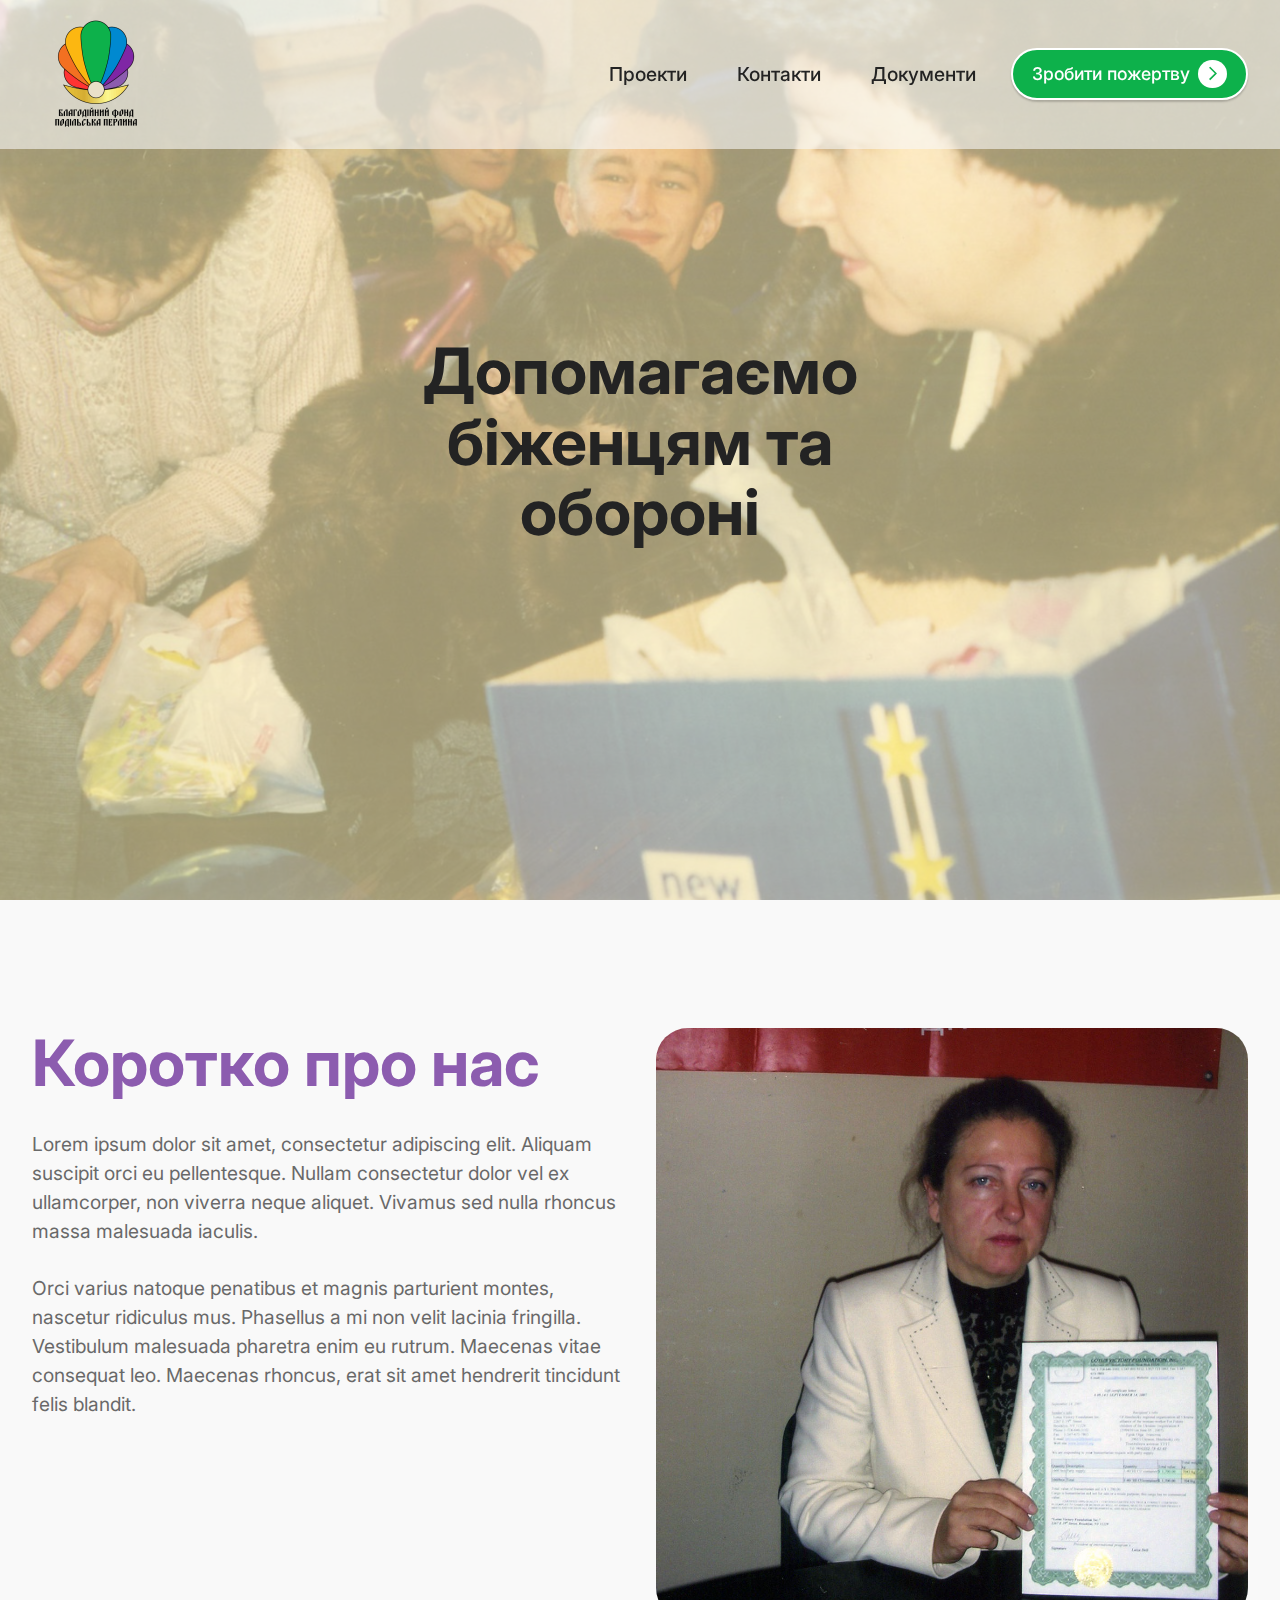
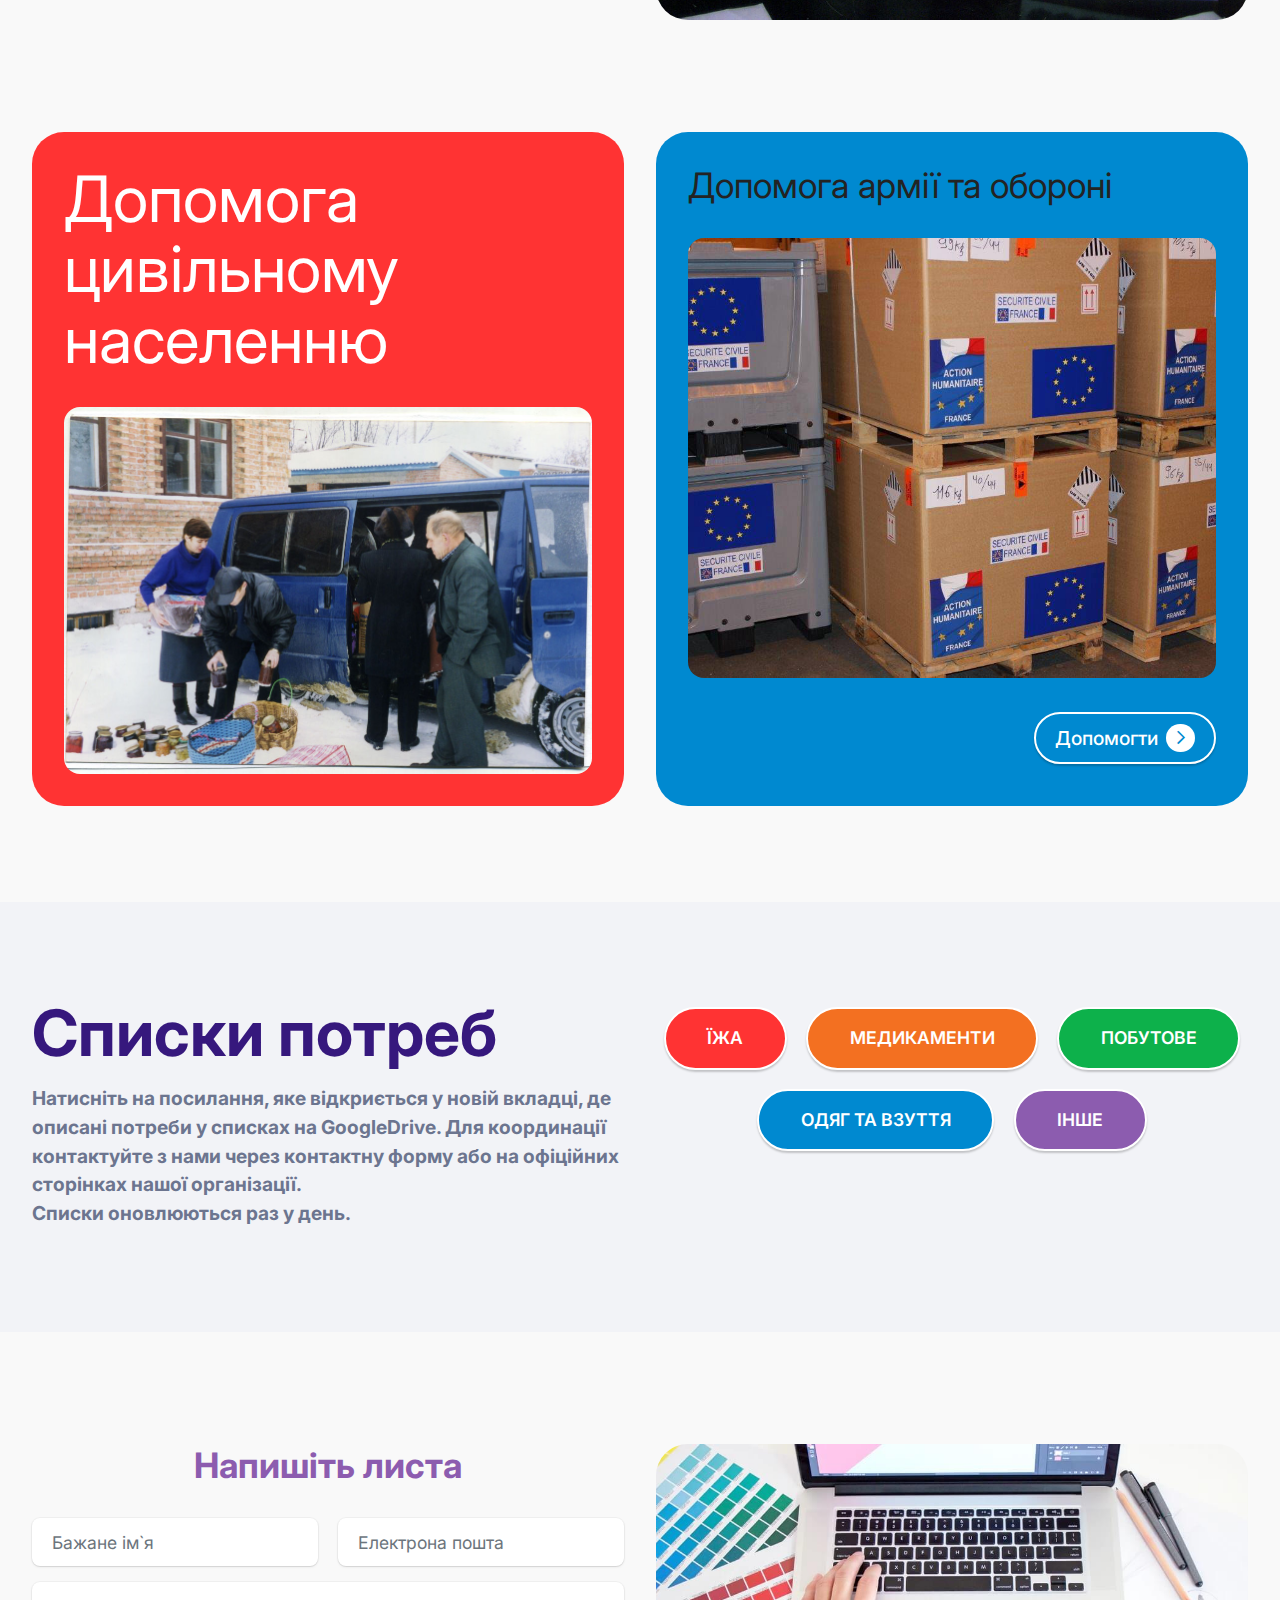
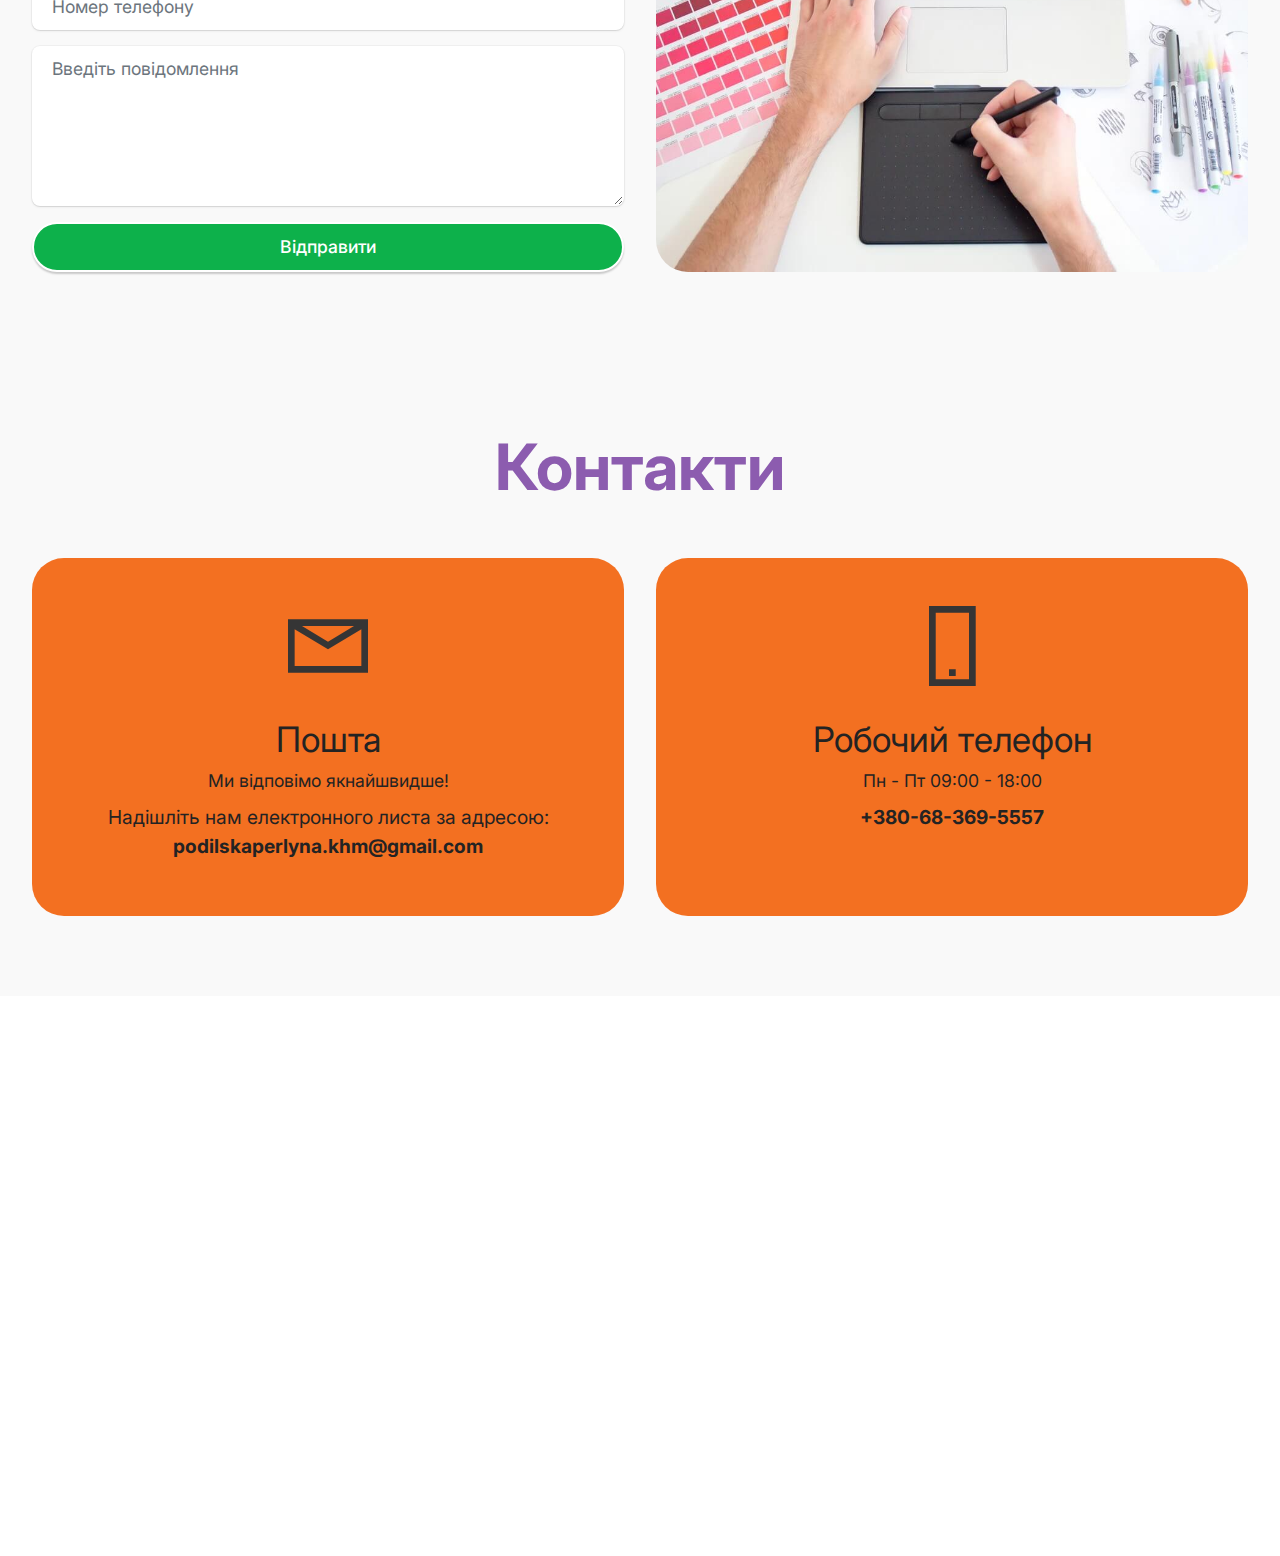
==== commit ae24ca8d: "create github pages" ====
--- a/index.html
+++ b/index.html
@@ -89,7 +89,7 @@
         <div class="row justify-content-center">
             <div class="col-12 md-pb col-md-12 col-lg-6">
                 <div class="text-wrapper align-left">
-                    <h1 class="mbr-section-title align-left mbr-fonts-style mb-4 display-1">Коротко про нас</h1>
+                    <h1 class="mbr-section-title align-left mbr-fonts-style mb-4 display-2"><strong>Коротко про нас</strong></h1>
                     <p class="mbr-text align-left mbr-fonts-style display-7">
                         Lorem ipsum dolor sit amet, consectetur adipiscing elit. Aliquam <br>suscipit orci eu
                         pellentesque. Nullam consectetur dolor vel ex ullamcorper, non viverra neque aliquet. Vivamus
@@ -173,14 +173,14 @@
         <div class="row justify-content-center mt-4">
             <div class="col-lg-6 md-pb mx-auto" data-form-type="formoid">
 <!--Formbuilder Form-->
-<form action="https://mobirise.eu/" method="POST" class="mbr-form form-with-styler" data-form-title="Form Name"><input type="hidden" name="email" data-form-email="true" value="qvPI/Uu6abp7SCQODQowN2khd+WzcKd4+wY15APdUYEZJzM/lM4B+wZr4iJUVNsclzGFBzyaQpZ6yfO36i2orXgdBcSiWj5c/x36pA+wfN+ojZg0YBXoiKaYihFKeYID.Y/FvazGQ5Jm/OgJmI9nGzS1IgBnNsPXWlyeCmIWtPjbNhQ+9Vz4N43tcsZH9XGWtzGGeryt4cKfa4GNCab5oK8wQmjPWh+dUCshmlEl+RPOzeVeiMYNw1jkGNUevecVi">
+<form action="https://mobirise.eu/" method="POST" class="mbr-form form-with-styler" data-form-title="Form Name"><input type="hidden" name="email" data-form-email="true" value="AplEJ67yvKDPTsOYjV/wQNTjv+j7Q9kBtuD9TuCCYiQED3ERJm7t5s5Ckm//98p/Ni9aImni5jkQa02UbD2GbI4psxram95titcfZqJiIm7ZyOG5ixlmlsxZgAJMr9As.UBedBTjBwF5caezqV5pu+qvQMQCA6uH0MKfyDFNUkrZFwk05+C82CzayYzkf+Qc1f5eK23aeI/uunUuNv7vbwfxWfuFK1/HRlqw6GI/vvBrQqZAEj9LqEAYjTjI9EINL">
 <div class="row">
 <div hidden="hidden" data-form-alert="" class="alert alert-success col-12">Дякуємо за повідомлення! Ми вже опрацьовуємо ваше звернення і повернемося із відповіддю якумога скоріше!</div>
 <div hidden="hidden" data-form-alert-danger="" class="alert alert-danger col-12">Oops...! some problem!</div>
 </div>
 <div class="dragArea row">
 <div class="col-lg-12 col-md-12 col-sm-12">
-<h3 class="mbr-section-title mbr-fonts-style align-center mb-4 display-5">Напишіть листа</h3>
+<h3 class="mbr-section-title mbr-fonts-style align-center mb-4 display-5"><strong>Напишіть листа</strong></h3>
 </div>
 <div class="col form-group mb-3" data-for="name">
 <input type="text" name="name" placeholder="Бажане ім`я" data-form-field="name" required="required" class="form-control display-7" value="" id="name-form03-6">
@@ -213,7 +213,7 @@
     
     <div class="container-fluid">
         <div class="mbr-section-head pb-4">
-            <h3 class="mbr-section-title mbr-fonts-style align-center mb-0 display-2">Контакти</h3>
+            <h3 class="mbr-section-title mbr-fonts-style align-center mb-0 display-2"><strong>Контакти</strong></h3>
             
         </div>
         <div class="row justify-content-center mt-4">
--- a/assets/mobirise/css/mbr-additional.css
+++ b/assets/mobirise/css/mbr-additional.css
@@ -1439,6 +1439,9 @@
 .cid-sHbXGehoLR .mbr-section-btn {
   color: #696969;
 }
+.cid-sHbXGehoLR .mbr-section-title {
+  color: #8c5caf;
+}
 .cid-sHbXLPe8VQ {
   padding-top: 1rem;
   padding-bottom: 6rem;
@@ -1558,6 +1561,9 @@
 .cid-sHbXoTQOYI .form-control:focus {
   border-color: transparent !important;
 }
+.cid-sHbXoTQOYI H3 {
+  color: #8c5caf;
+}
 .cid-t0fOaOMgZR {
   padding-top: 5rem;
   padding-bottom: 5rem;
@@ -1573,7 +1579,7 @@
   border-radius: 2rem;
   transition: all 0.3s;
   padding: 3rem;
-  background: #eeeeee;
+  background: #f37021;
 }
 .cid-t0fOaOMgZR .card-wrapper:hover {
   box-shadow: 0 50px 50px -25px rgba(0, 0, 0, 0.3);
@@ -1590,10 +1596,13 @@
   }
 }
 .cid-t0fOaOMgZR .mbr-text {
-  color: #696969;
+  color: #232323;
 }
 .cid-t0fOaOMgZR .mbr-section-subtitle {
   color: #696969;
+}
+.cid-t0fOaOMgZR .mbr-section-title {
+  color: #8c5caf;
 }
 .cid-sHbXrHtLA9 {
   padding-top: 0rem;
--- a/assets/mobirise/css/mbr-additional.css
+++ b/assets/mobirise/css/mbr-additional.css
@@ -1439,6 +1439,9 @@
 .cid-sHbXGehoLR .mbr-section-btn {
   color: #696969;
 }
+.cid-sHbXGehoLR .mbr-section-title {
+  color: #8c5caf;
+}
 .cid-sHbXLPe8VQ {
   padding-top: 1rem;
   padding-bottom: 6rem;
@@ -1558,6 +1561,9 @@
 .cid-sHbXoTQOYI .form-control:focus {
   border-color: transparent !important;
 }
+.cid-sHbXoTQOYI H3 {
+  color: #8c5caf;
+}
 .cid-t0fOaOMgZR {
   padding-top: 5rem;
   padding-bottom: 5rem;
@@ -1573,7 +1579,7 @@
   border-radius: 2rem;
   transition: all 0.3s;
   padding: 3rem;
-  background: #eeeeee;
+  background: #f37021;
 }
 .cid-t0fOaOMgZR .card-wrapper:hover {
   box-shadow: 0 50px 50px -25px rgba(0, 0, 0, 0.3);
@@ -1590,10 +1596,13 @@
   }
 }
 .cid-t0fOaOMgZR .mbr-text {
-  color: #696969;
+  color: #232323;
 }
 .cid-t0fOaOMgZR .mbr-section-subtitle {
   color: #696969;
+}
+.cid-t0fOaOMgZR .mbr-section-title {
+  color: #8c5caf;
 }
 .cid-sHbXrHtLA9 {
   padding-top: 0rem;
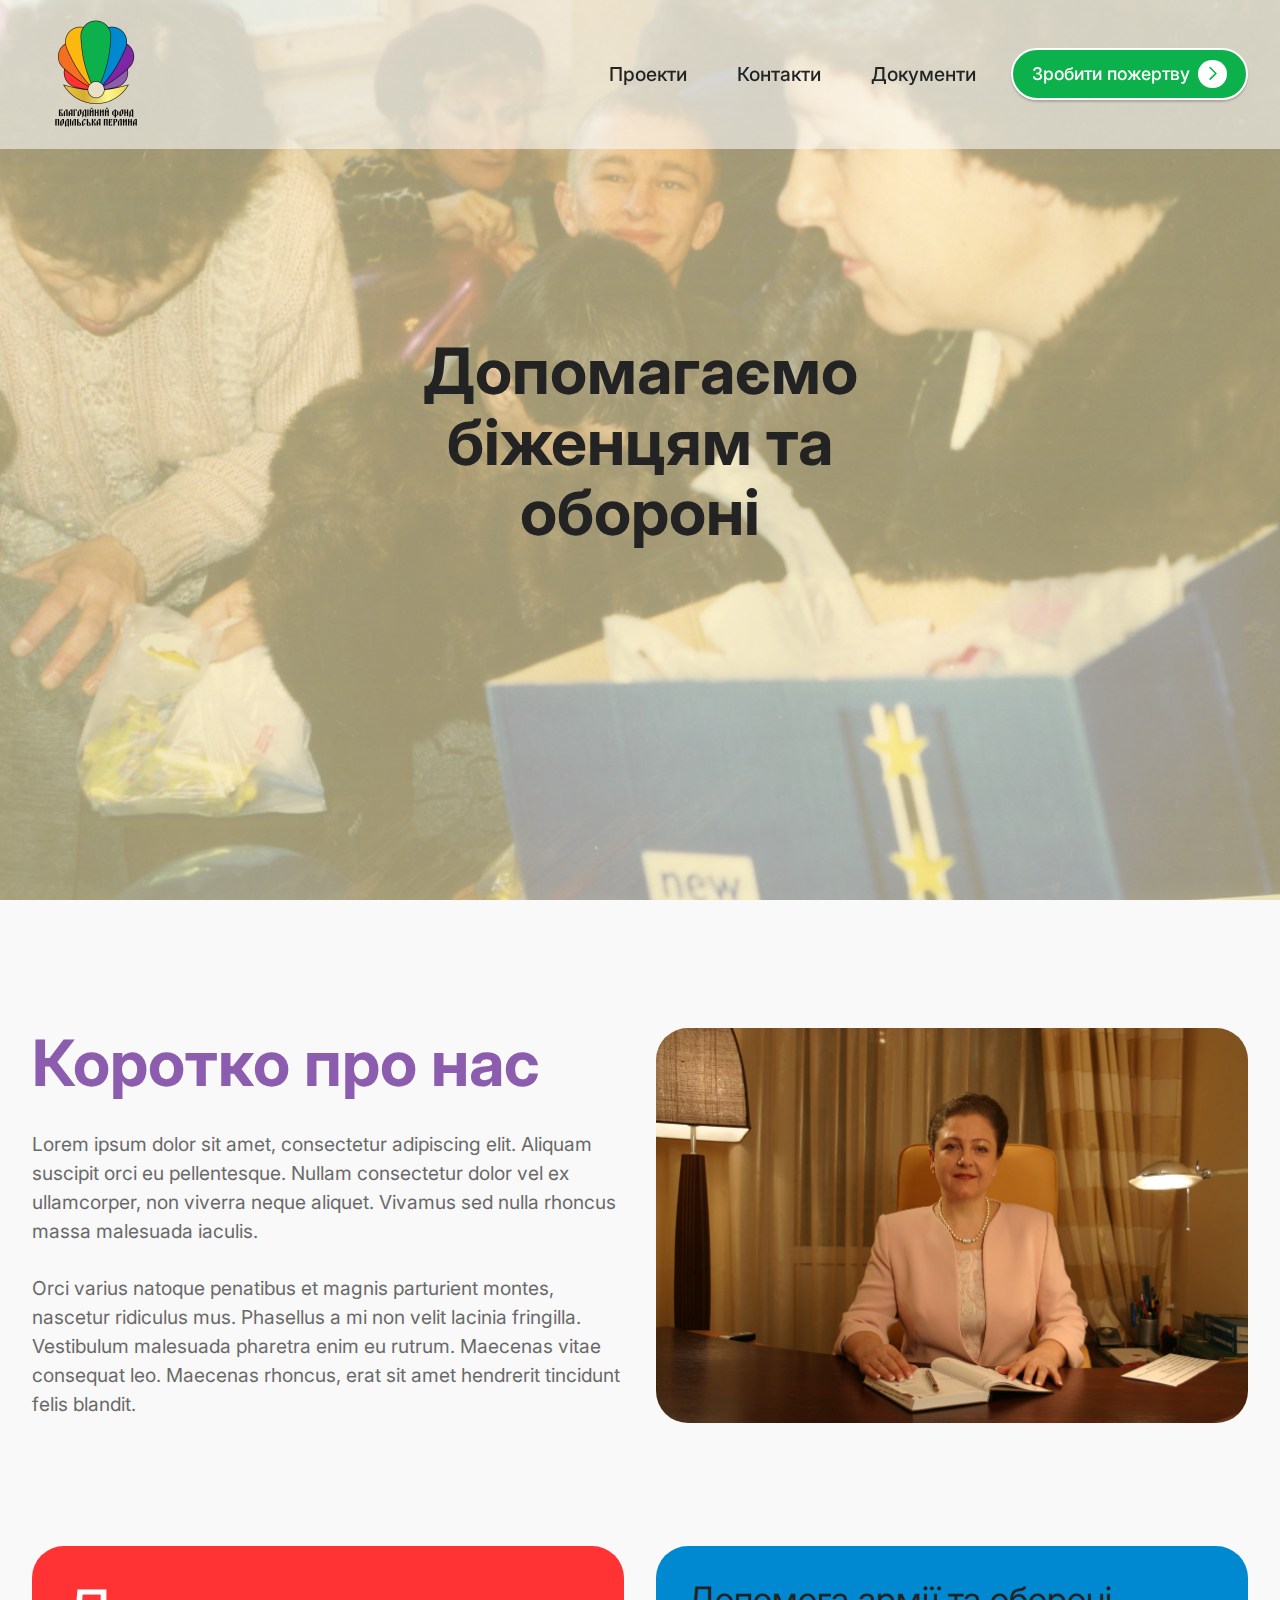
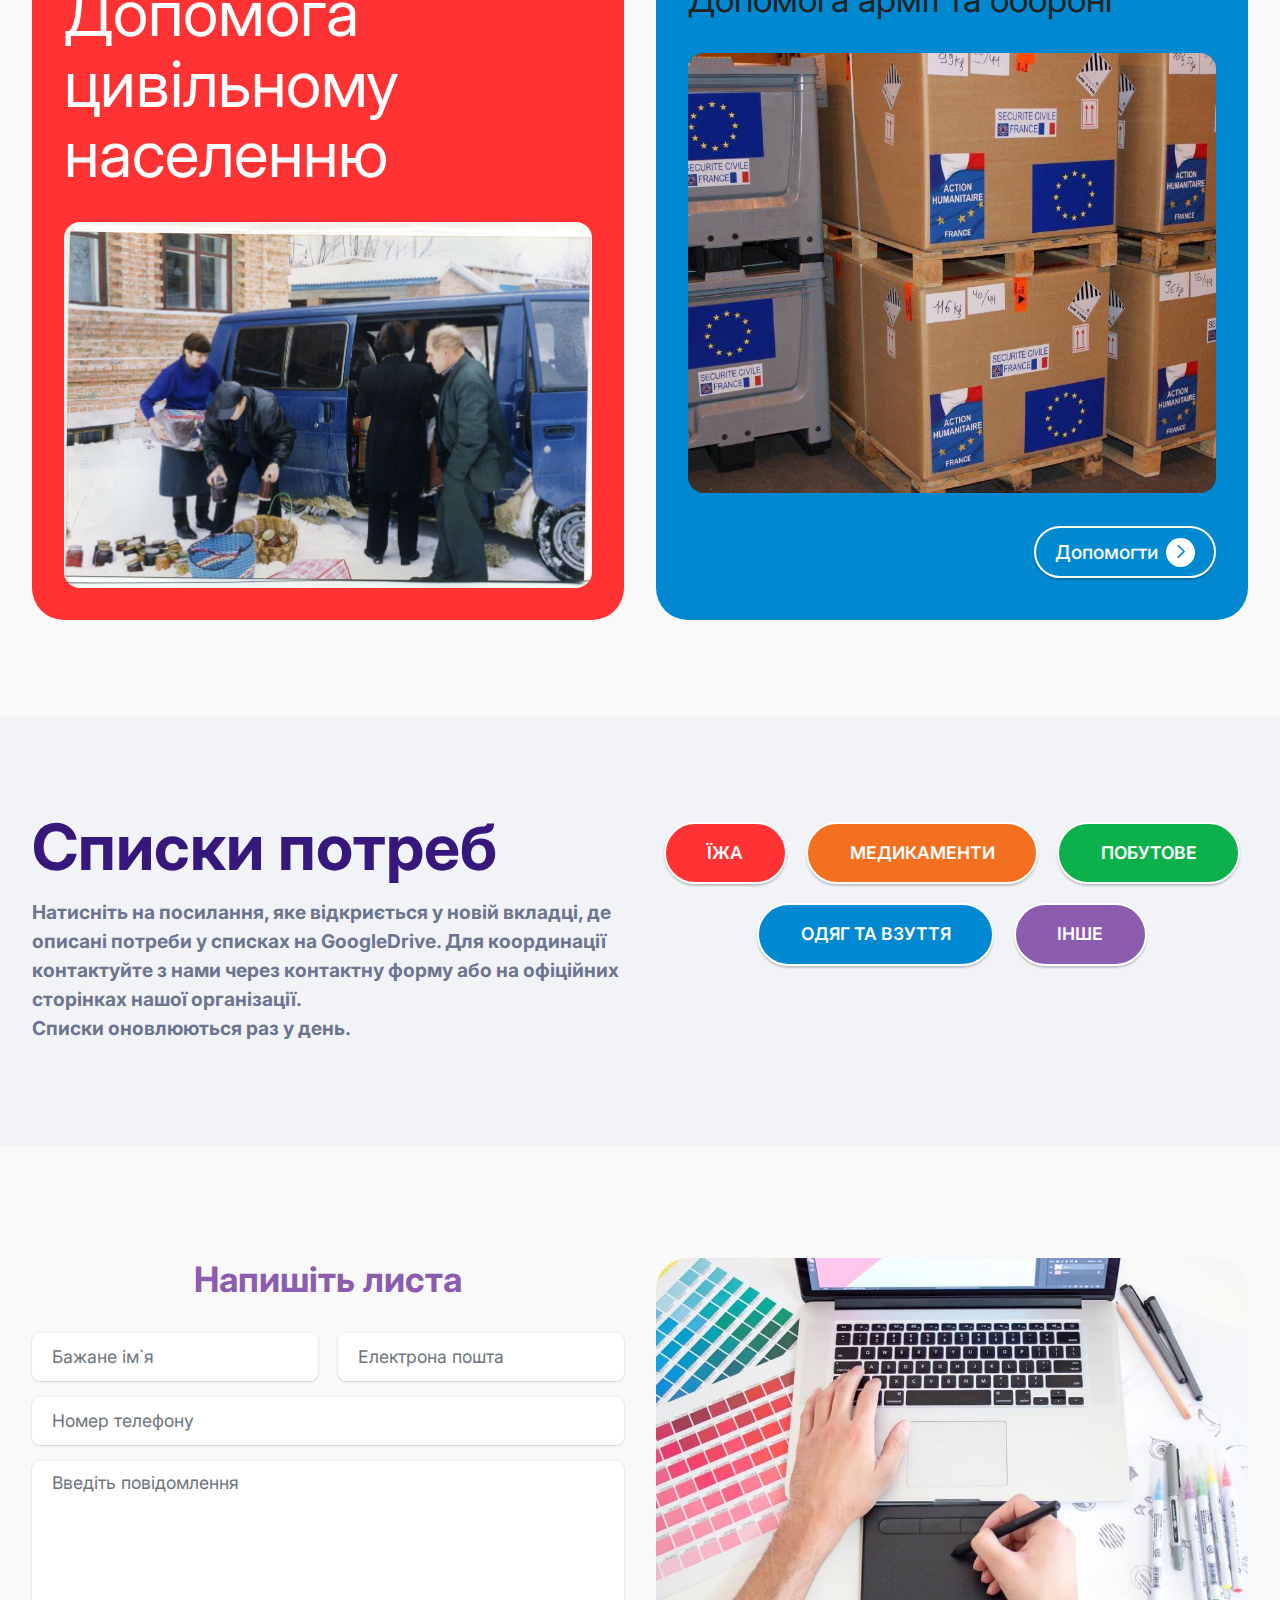
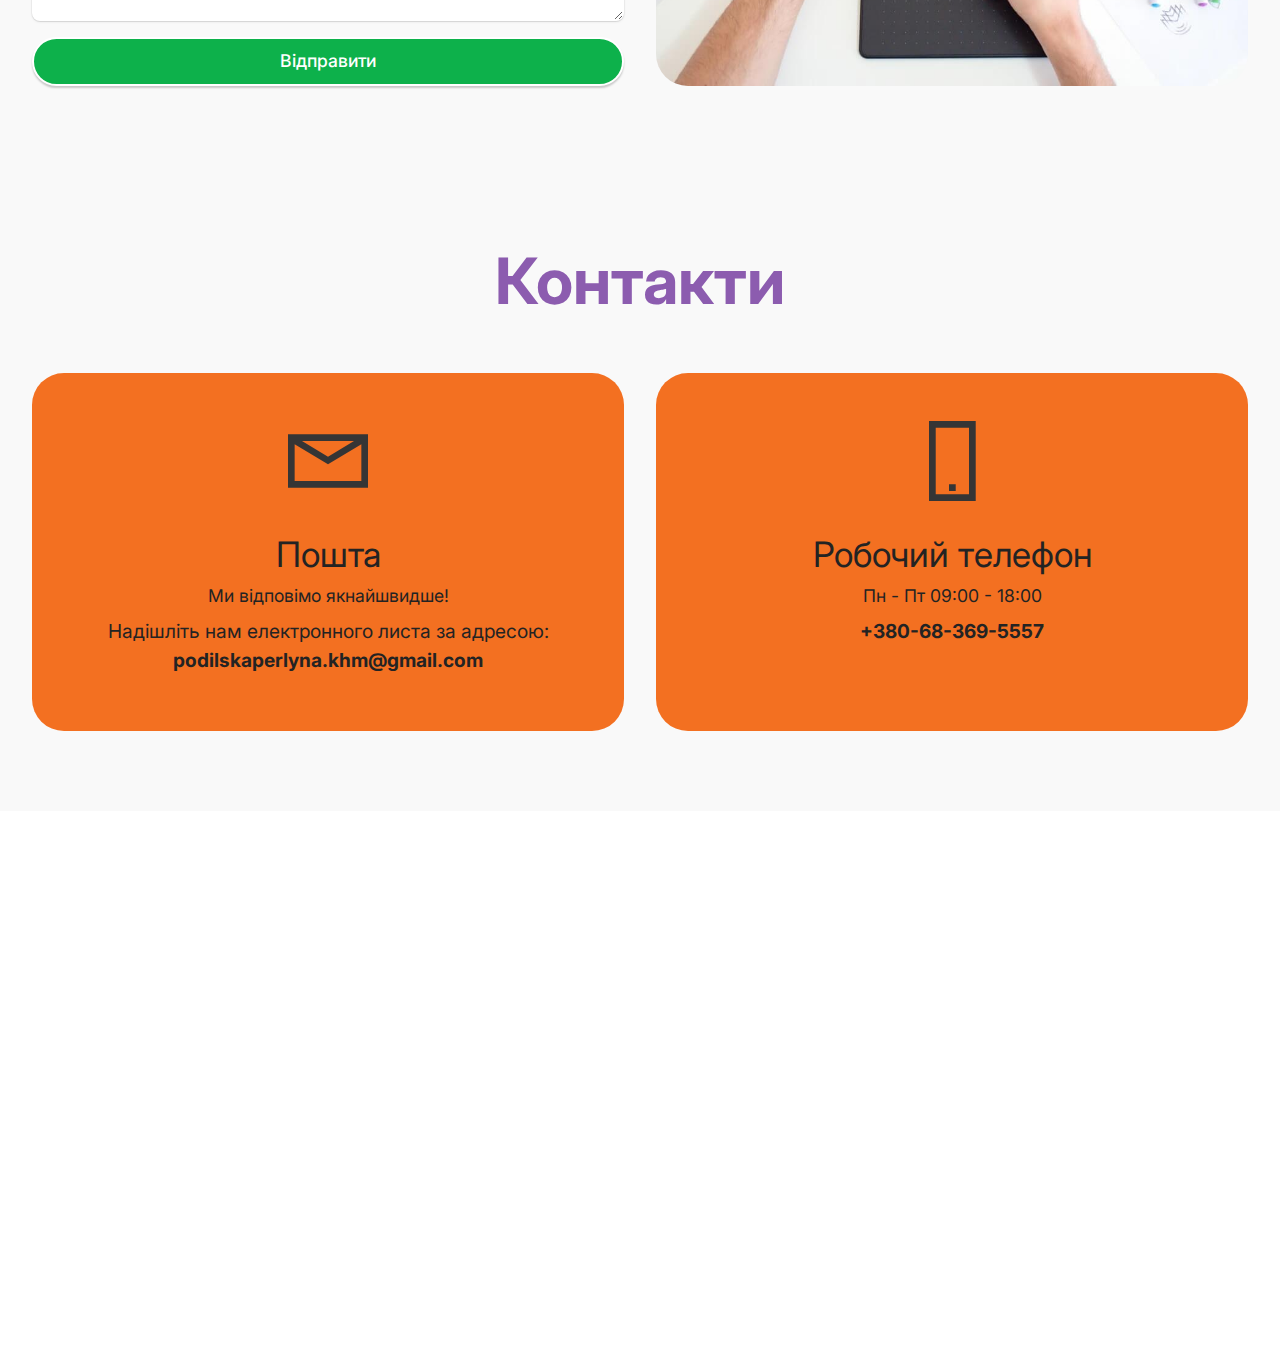
==== commit 3d269ccd: "create github pages" ====
--- a/index.html
+++ b/index.html
@@ -101,7 +101,7 @@
                 </div>
             </div>
             <div class="col-12 col-md-12 col-lg-6 image-wrapper">
-                <img class="w-100" src="assets/images/img7112-1099x1099.jpg" alt="">
+                <img class="w-100" src="assets/images/img-7885-1187x791.jpg" alt="">
             </div>
         </div>
     </div>
@@ -173,7 +173,7 @@
         <div class="row justify-content-center mt-4">
             <div class="col-lg-6 md-pb mx-auto" data-form-type="formoid">
 <!--Formbuilder Form-->
-<form action="https://mobirise.eu/" method="POST" class="mbr-form form-with-styler" data-form-title="Form Name"><input type="hidden" name="email" data-form-email="true" value="AplEJ67yvKDPTsOYjV/wQNTjv+j7Q9kBtuD9TuCCYiQED3ERJm7t5s5Ckm//98p/Ni9aImni5jkQa02UbD2GbI4psxram95titcfZqJiIm7ZyOG5ixlmlsxZgAJMr9As.UBedBTjBwF5caezqV5pu+qvQMQCA6uH0MKfyDFNUkrZFwk05+C82CzayYzkf+Qc1f5eK23aeI/uunUuNv7vbwfxWfuFK1/HRlqw6GI/vvBrQqZAEj9LqEAYjTjI9EINL">
+<form action="https://mobirise.eu/" method="POST" class="mbr-form form-with-styler" data-form-title="Form Name"><input type="hidden" name="email" data-form-email="true" value="f0vwuZ9cYGZk8sYGcMb0J0/22ZeyMU+BJFxHo7wzu1qXDgrFBUgIcrmMVddtSa2SsMmuDjPqiFbxPIewiQrK7pRtC00Z6Top42H4JxEcpzBJVEGSSkl5ura7/nmlvuq1.emI8ptLqdF7NpH85SxrO547eEhygrlp1bgWJ7tsK957IIw2PnGmK+LCy33DJCMBH9NlS+5x957sqgViWZgZbcKs0nALByXWz1xH1W2GrQ7U3eGf0w9G2T2cL0bQbSJfx">
 <div class="row">
 <div hidden="hidden" data-form-alert="" class="alert alert-success col-12">Дякуємо за повідомлення! Ми вже опрацьовуємо ваше звернення і повернемося із відповіддю якумога скоріше!</div>
 <div hidden="hidden" data-form-alert-danger="" class="alert alert-danger col-12">Oops...! some problem!</div>
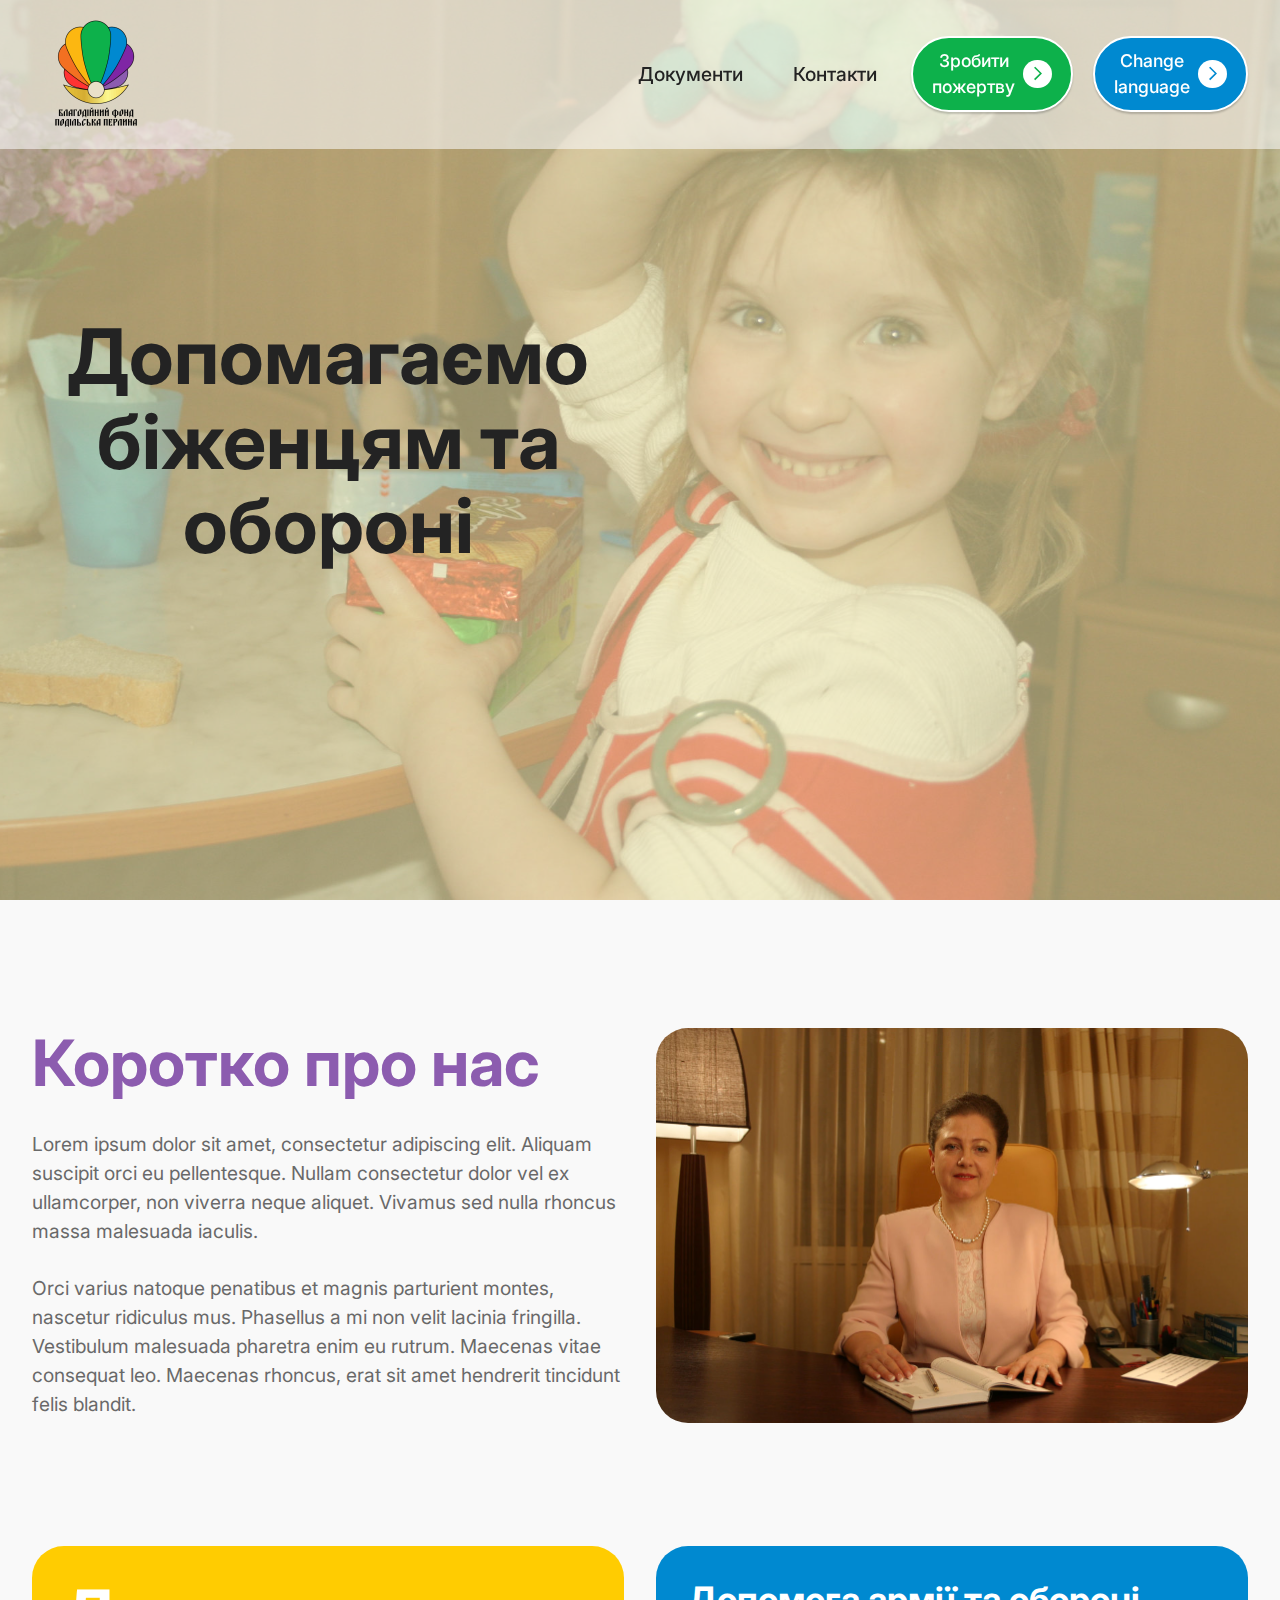
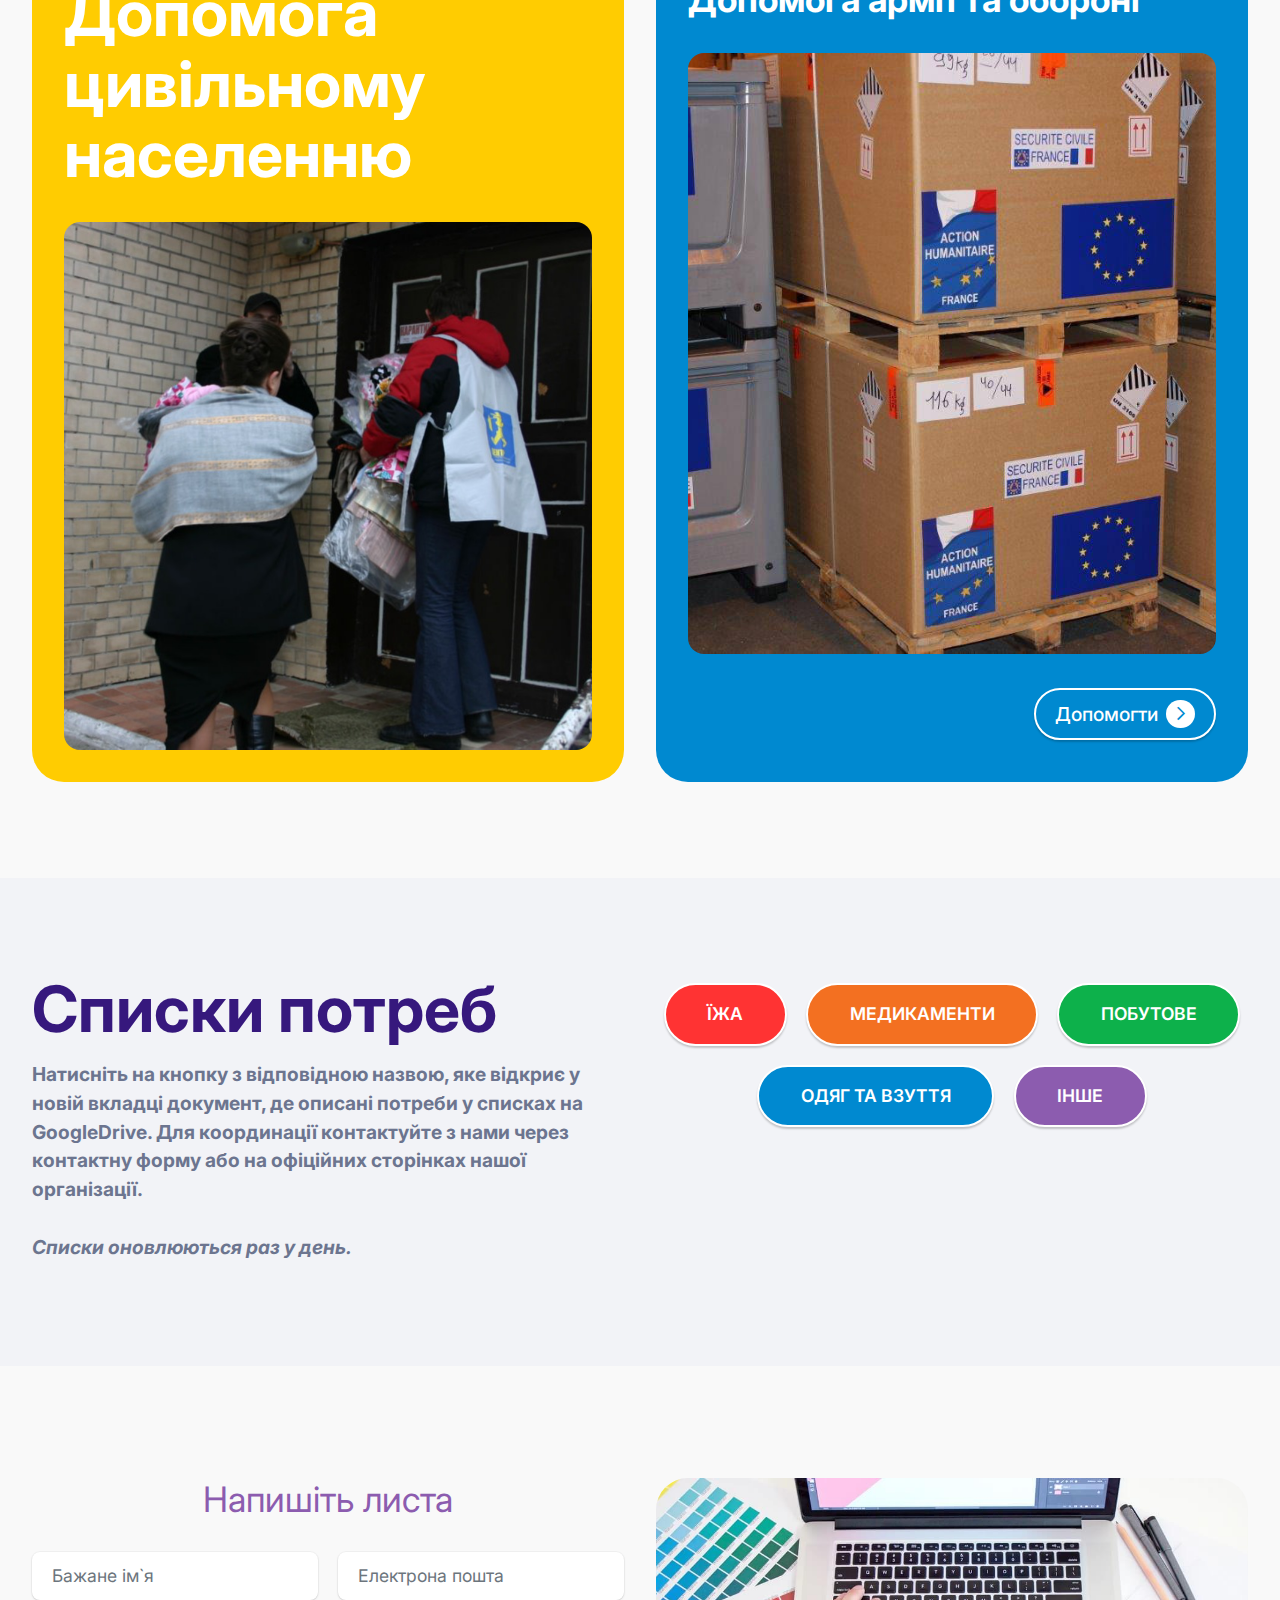
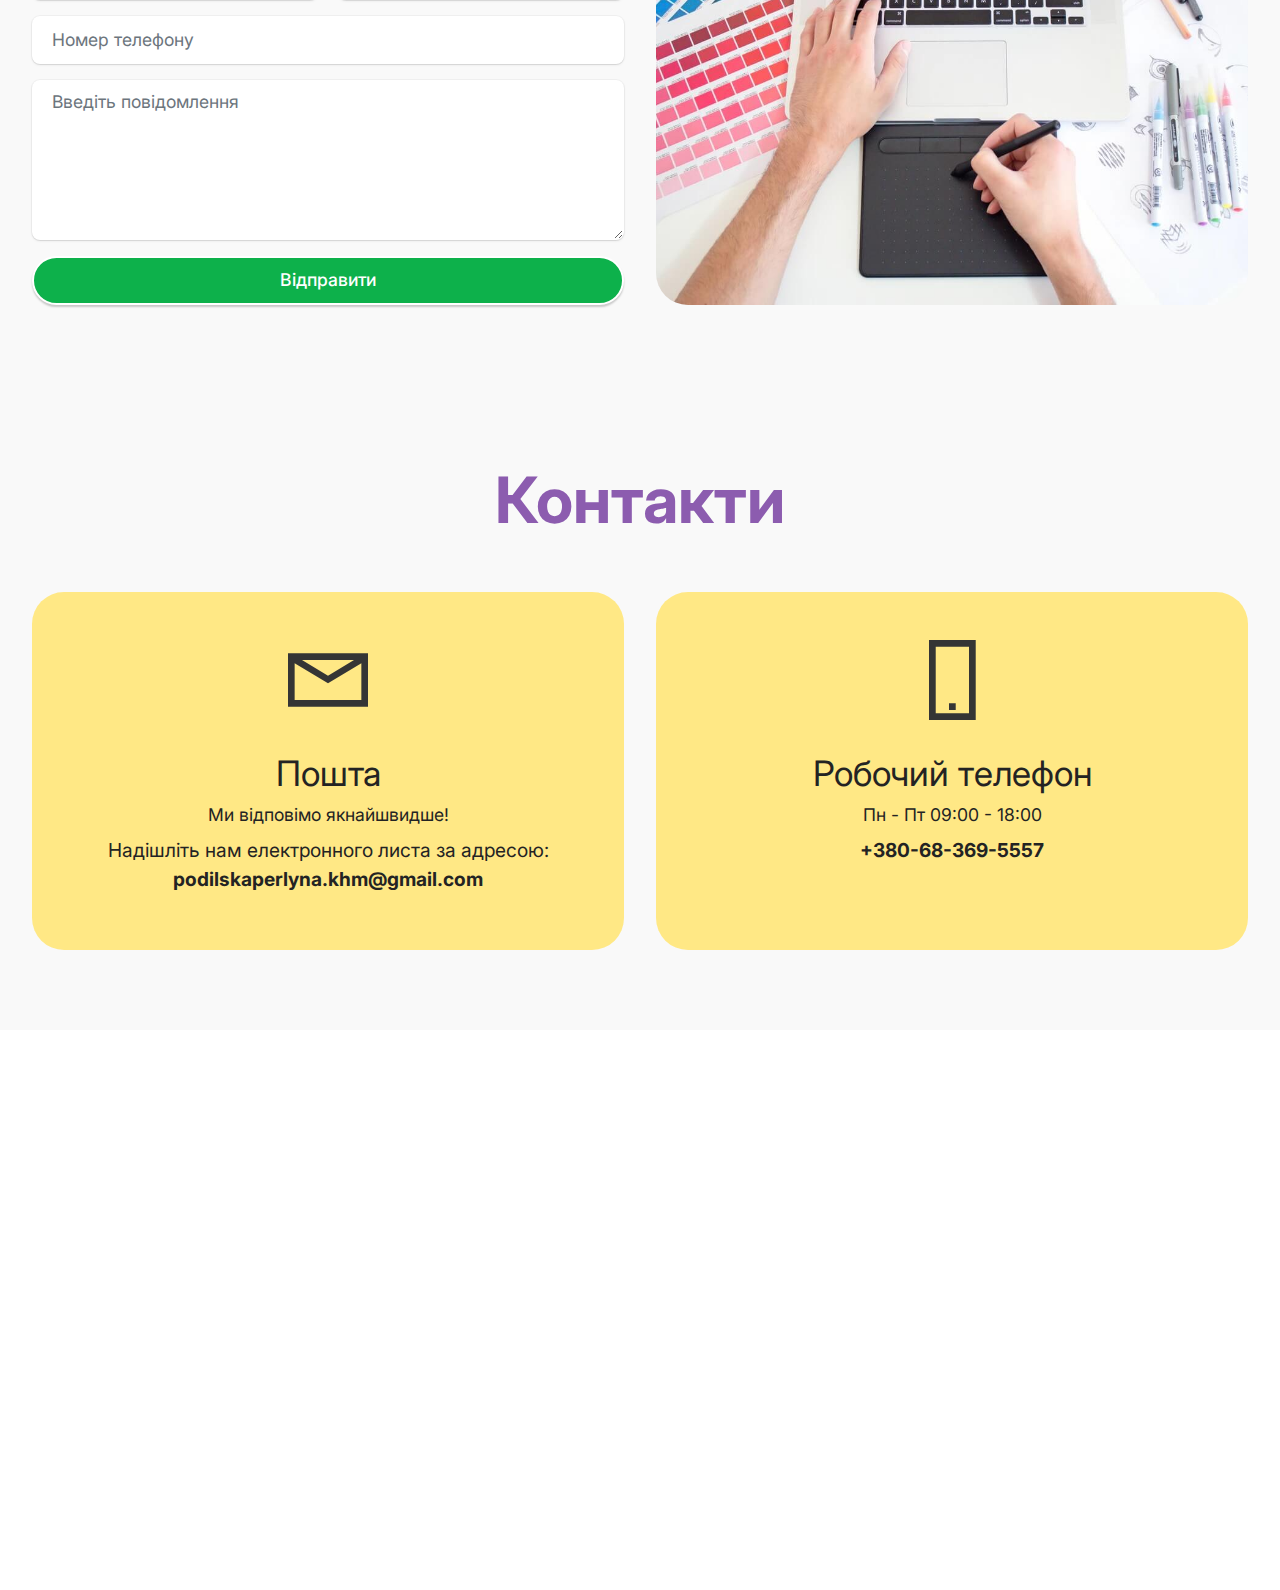
==== commit e2c73877: "create github pages" ====
--- a/index.html
+++ b/index.html
@@ -54,11 +54,10 @@
                 </div>
             </button>
             <div class="collapse navbar-collapse" id="navbarSupportedContent">
-                <ul class="navbar-nav nav-dropdown" data-app-modern-menu="true"><li class="nav-item"><a class="nav-link link text-black text-primary display-7" href="index.html">Проекти</a></li>
-                    <li class="nav-item"><a class="nav-link link text-black text-primary display-7" href="index.html#contacts02-6">Контакти</a>
-                    </li><li class="nav-item"><a class="nav-link link text-black text-primary display-7" href="index.html">Документи</a></li></ul>
-                
-                <div class="navbar-buttons align-right mbr-section-btn"><a class="btn btn-info display-4" href="#"><span class="mobi-mbri mobi-mbri-arrow-next mbr-iconfont mbr-iconfont-btn"></span>Зробити пожертву</a></div>
+                <ul class="navbar-nav nav-dropdown" data-app-modern-menu="true"><li class="nav-item"><a class="nav-link link text-black text-primary display-7" href="index.html#contacts02-6">Документи</a>
+                    </li><li class="nav-item"><a class="nav-link link text-black text-primary display-7" href="index.html">Контакти</a></li></ul>
+                
+                <div class="navbar-buttons align-right mbr-section-btn"><a class="btn btn-info display-4" href="page1.html#top"><span class="mobi-mbri mobi-mbri-arrow-next mbr-iconfont mbr-iconfont-btn"></span>Зробити <br>пожертву</a> <a class="btn btn-warning display-4" href="#"><span class="mobi-mbri mobi-mbri-arrow-next mbr-iconfont mbr-iconfont-btn"></span>Change <br>language</a></div>
             </div>
         </div>
     </nav>
@@ -71,9 +70,9 @@
     <div class="mbr-overlay" style="opacity: 0.6; background-color: rgb(255, 240, 176);"></div>
 
     <div class="container">
-        <div class="row justify-content-center">
+        <div class="row">
             <div class="col-12 col-lg-6">
-                <h1 class="mbr-section-title mbr-fonts-style mb-3 display-2"><strong>Допомагаємо біженцям та обороні</strong></h1>
+                <h1 class="mbr-section-title mbr-fonts-style mb-3 display-1"><strong>Допомагаємо біженцям та обороні</strong></h1>
                 
                 
                 
@@ -116,10 +115,10 @@
             <div class="сol-12 md-pb col-md-12 col-lg-6">
                 <div class="card1 item-wrapper">
                     <div class="item-content">
-                        <h5 class="item-title1 align-left mb-4 mbr-fonts-style display-2">Допомога цивільному населенню</h5>
+                        <h5 class="item-title1 align-left mb-4 mbr-fonts-style display-2"><strong>Допомога цивільному населенню</strong></h5>
                     </div>
                     <div class="item-img">
-                        <img src="assets/images/img743-1059x735.jpg" alt="">
+                        <img src="assets/images/img-8032-1059x703.jpeg" alt="">
                     </div>
 
 
@@ -129,7 +128,7 @@
             <div class="сol-12 col-md-12 col-lg-6">
                 <div class="card2 item-wrapper">
                     <div class="item-content">
-                        <h5 class="item-title2 align-left mb-4 mbr-fonts-style display-5">Допомога армії та обороні</h5>
+                        <h5 class="item-title2 align-left mb-4 mbr-fonts-style display-5"><strong>Допомога армії та обороні</strong></h5>
                     </div>
                     <div class="item-img">
                         <img src="assets/images/10931704-873402156015622-5614099274530555439-o-1024x683.jpg" alt="">
@@ -154,7 +153,7 @@
         <div class="row">
             <div class="title col-md-12 col-lg-6 md-pb">
                 <h3 class="mbr-section-title mbr-fonts-style align-left mb-3 display-2"><strong>Списки потреб</strong></h3>
-                <h4 class="mbr-section-subtitle align-left mbr-fonts-style display-7"><strong>Натисніть на посилання, яке відкриється у новій вкладці, де описані потреби у списках на GoogleDrive. Для координації контактуйте з нами через контактну форму або на офіційних сторінках нашої організації. </strong><br><strong>Списки оновлюються раз у день.</strong></h4>
+                <h4 class="mbr-section-subtitle align-left mbr-fonts-style display-7"><strong>Натисніть на кнопку з відповідною назвою, яке відкриє у новій вкладці документ, де описані потреби у списках на GoogleDrive. Для координації контактуйте з нами через контактну форму або на офіційних сторінках нашої організації.</strong><br><strong> </strong><br><strong><em>Списки оновлюються раз у день.</em></strong></h4>
             </div>
 
             <div class="title col-md-12 col-lg-6">
@@ -173,14 +172,14 @@
         <div class="row justify-content-center mt-4">
             <div class="col-lg-6 md-pb mx-auto" data-form-type="formoid">
 <!--Formbuilder Form-->
-<form action="https://mobirise.eu/" method="POST" class="mbr-form form-with-styler" data-form-title="Form Name"><input type="hidden" name="email" data-form-email="true" value="f0vwuZ9cYGZk8sYGcMb0J0/22ZeyMU+BJFxHo7wzu1qXDgrFBUgIcrmMVddtSa2SsMmuDjPqiFbxPIewiQrK7pRtC00Z6Top42H4JxEcpzBJVEGSSkl5ura7/nmlvuq1.emI8ptLqdF7NpH85SxrO547eEhygrlp1bgWJ7tsK957IIw2PnGmK+LCy33DJCMBH9NlS+5x957sqgViWZgZbcKs0nALByXWz1xH1W2GrQ7U3eGf0w9G2T2cL0bQbSJfx">
+<form action="https://mobirise.eu/" method="POST" class="mbr-form form-with-styler" data-form-title="WebsiteForm"><input type="hidden" name="email" data-form-email="true" value="c8gtkKFklFGfM3Yb6B6Hs7aIOkJu8cvxJSXpVO3Xq3dKvqTUMdbLdkXtulP4IylYfsSN8Nedhphkkl3L9GVgMTM7iFVPzagYful22TVtjM7R9SPJwfQLciivig5OdAFU.KC88TjW8E0J5iiKF3cTVtU2dMzM05s1MdOKoaPLCKSbOv7RIrDq+ikM7OKLuslLyUhAO7ct5+a33NsEZgOCnsYY25EJ0EFLd7DmRd4OeIxf43GBTLVYT4yc//RYEMJdl">
 <div class="row">
 <div hidden="hidden" data-form-alert="" class="alert alert-success col-12">Дякуємо за повідомлення! Ми вже опрацьовуємо ваше звернення і повернемося із відповіддю якумога скоріше!</div>
 <div hidden="hidden" data-form-alert-danger="" class="alert alert-danger col-12">Oops...! some problem!</div>
 </div>
 <div class="dragArea row">
 <div class="col-lg-12 col-md-12 col-sm-12">
-<h3 class="mbr-section-title mbr-fonts-style align-center mb-4 display-5"><strong>Напишіть листа</strong></h3>
+<h3 class="mbr-section-title mbr-fonts-style align-center mb-4 display-5">Напишіть листа</h3>
 </div>
 <div class="col form-group mb-3" data-for="name">
 <input type="text" name="name" placeholder="Бажане ім`я" data-form-field="name" required="required" class="form-control display-7" value="" id="name-form03-6">
@@ -194,7 +193,9 @@
 <div data-for="textarea" class="col-12 form-group mb-3">
 <textarea name="textarea" placeholder="Введіть повідомлення" data-form-field="textarea" required="required" class="form-control display-7" id="textarea-form03-6"></textarea>
 </div>
-<div class="col-lg-12 col-md-12 col-sm-12 align-center mbr-section-btn"><button type="submit" class="w-100 w-100 w-100 btn btn-info display-4">Відправити</button></div>
+<div class="col-lg-12 col-md-12 col-sm-12 align-center mbr-section-btn">
+<button type="submit" class="w-100 w-100 w-100 w-100 btn btn-info display-4">Відправити</button>
+</div>
 </div>
 </form><!--Formbuilder Form-->
 </div>
--- a/assets/mobirise/css/mbr-additional.css
+++ b/assets/mobirise/css/mbr-additional.css
@@ -1406,7 +1406,7 @@
   }
 }
 .cid-sHbQcAB67m {
-  background-image: url("../../../assets/images/img740-1767x1219.jpeg");
+  background-image: url("../../../assets/images/img-8061-2000x1333.jpg");
 }
 .cid-sHbQcAB67m .mbr-section-title {
   text-align: center;
@@ -1463,7 +1463,7 @@
   margin-bottom: 2rem;
 }
 .cid-sHbXLPe8VQ .card1 {
-  background: #ff3333;
+  background: #ffcc01;
 }
 .cid-sHbXLPe8VQ .card2 {
   background: #0089d0;
@@ -1496,6 +1496,9 @@
 .cid-sHbXLPe8VQ .item-title1 {
   color: #ffffff;
 }
+.cid-sHbXLPe8VQ .item-title2 {
+  color: #ffffff;
+}
 .cid-t09YRLG9fL {
   padding-top: 6rem;
   padding-bottom: 6rem;
@@ -1579,7 +1582,7 @@
   border-radius: 2rem;
   transition: all 0.3s;
   padding: 3rem;
-  background: #f37021;
+  background: #ffe885;
 }
 .cid-t0fOaOMgZR .card-wrapper:hover {
   box-shadow: 0 50px 50px -25px rgba(0, 0, 0, 0.3);
@@ -1634,3 +1637,501 @@
 .cid-sHbXrHtLA9 .google-map[data-state="loading"] [data-state-details] {
   display: none;
 }
+.cid-sHbQdfb5pP {
+  z-index: 1000;
+  width: 100%;
+}
+@media (min-width: 992px) {
+  .cid-sHbQdfb5pP .mbr-section-btn {
+    margin-right: -0.6rem;
+  }
+}
+@media (max-width: 992px) {
+  .cid-sHbQdfb5pP .align-right {
+    text-align: center;
+  }
+}
+@media (max-width: 767px) {
+  .cid-sHbQdfb5pP .navbar-dropdown {
+    padding: 0 1rem;
+  }
+}
+.cid-sHbQdfb5pP .navbar-caption {
+  font-weight: 500;
+}
+.cid-sHbQdfb5pP nav.navbar {
+  position: fixed;
+}
+.cid-sHbQdfb5pP .dropdown-item:before {
+  font-family: Moririse2 !important;
+  content: "\e966";
+  display: inline-block;
+  width: 0;
+  position: absolute;
+  left: 1rem;
+  top: 0.5rem;
+  margin-right: 0.5rem;
+  line-height: 1;
+  font-size: inherit;
+  vertical-align: middle;
+  text-align: center;
+  overflow: hidden;
+  transform: scale(0, 1);
+  transition: all 0.25s ease-in-out;
+}
+.cid-sHbQdfb5pP .dropdown-menu {
+  padding: 0;
+  border-radius: 4px;
+  box-shadow: 0 1px 3px 0 rgba(0, 0, 0, 0.1);
+}
+.cid-sHbQdfb5pP .dropdown-item {
+  border-bottom: 1px solid #e6e6e6;
+}
+.cid-sHbQdfb5pP .dropdown-item:hover,
+.cid-sHbQdfb5pP .dropdown-item:focus {
+  background: #43c7d3 !important;
+  color: white !important;
+}
+.cid-sHbQdfb5pP .dropdown-item:first-child {
+  border-top-left-radius: 4px;
+  border-top-right-radius: 4px;
+}
+.cid-sHbQdfb5pP .dropdown-item:last-child {
+  border-bottom: none;
+  border-bottom-left-radius: 4px;
+  border-bottom-right-radius: 4px;
+}
+.cid-sHbQdfb5pP .nav-dropdown .link {
+  padding: 0 0.3em !important;
+  margin: 0.667em 1em !important;
+}
+.cid-sHbQdfb5pP .nav-dropdown .link.dropdown-toggle::after {
+  margin-left: 0.5rem;
+  margin-top: 0.2rem;
+}
+.cid-sHbQdfb5pP .nav-link {
+  position: relative;
+}
+.cid-sHbQdfb5pP .container {
+  display: flex;
+  margin: auto;
+}
+.cid-sHbQdfb5pP .iconfont-wrapper {
+  color: #000000 !important;
+  font-size: 1.5rem;
+  padding: 0 0.25rem;
+}
+.cid-sHbQdfb5pP .dropdown-menu,
+.cid-sHbQdfb5pP .navbar.opened {
+  background: #f9f9f9 !important;
+}
+.cid-sHbQdfb5pP .nav-item:focus,
+.cid-sHbQdfb5pP .nav-link:focus {
+  outline: none;
+}
+.cid-sHbQdfb5pP .dropdown .dropdown-menu .dropdown-item {
+  width: auto;
+  transition: all 0.25s ease-in-out;
+}
+.cid-sHbQdfb5pP .dropdown .dropdown-menu .dropdown-item::after {
+  right: 0.5rem;
+}
+.cid-sHbQdfb5pP .dropdown .dropdown-menu .dropdown-item .mbr-iconfont {
+  margin-right: 0.5rem;
+  vertical-align: sub;
+}
+.cid-sHbQdfb5pP .dropdown .dropdown-menu .dropdown-item .mbr-iconfont:before {
+  display: inline-block;
+  transform: scale(1, 1);
+  transition: all 0.25s ease-in-out;
+}
+.cid-sHbQdfb5pP .collapsed .dropdown-menu .dropdown-item:before {
+  display: none;
+}
+.cid-sHbQdfb5pP .collapsed .dropdown .dropdown-menu .dropdown-item {
+  padding: 0.235em 1.5em 0.235em 1.5em !important;
+  transition: none;
+  margin: 0 !important;
+}
+.cid-sHbQdfb5pP .navbar {
+  min-height: 100px;
+  transition: all 0.3s;
+  border-bottom: 1px solid transparent;
+  background: rgba(249, 249, 249, 0.6);
+}
+.cid-sHbQdfb5pP .navbar.opened {
+  transition: all 0.3s;
+}
+.cid-sHbQdfb5pP .navbar .dropdown-item {
+  padding: 0.5rem 1.8rem;
+}
+.cid-sHbQdfb5pP .navbar .navbar-logo img {
+  width: auto;
+}
+.cid-sHbQdfb5pP .navbar .navbar-collapse {
+  justify-content: flex-end;
+  z-index: 1;
+}
+.cid-sHbQdfb5pP .navbar.collapsed {
+  justify-content: center;
+}
+.cid-sHbQdfb5pP .navbar.collapsed .nav-item .nav-link::before {
+  display: none;
+}
+.cid-sHbQdfb5pP .navbar.collapsed.opened .dropdown-menu {
+  top: 0;
+}
+@media (min-width: 992px) {
+  .cid-sHbQdfb5pP .navbar.collapsed.opened:not(.navbar-short) .navbar-collapse {
+    max-height: calc(98.5vh - 8rem);
+  }
+}
+.cid-sHbQdfb5pP .navbar.collapsed .dropdown-menu .dropdown-submenu {
+  left: 0 !important;
+}
+.cid-sHbQdfb5pP .navbar.collapsed .dropdown-menu .dropdown-item:after {
+  right: auto;
+}
+.cid-sHbQdfb5pP .navbar.collapsed .dropdown-menu .dropdown-toggle[data-toggle="dropdown-submenu"]:after {
+  margin-left: 0.5rem;
+  margin-top: 0.2rem;
+  border-top: 0.35em solid;
+  border-right: 0.35em solid transparent;
+  border-left: 0.35em solid transparent;
+  border-bottom: 0;
+  top: 41%;
+}
+.cid-sHbQdfb5pP .navbar.collapsed ul.navbar-nav li {
+  margin: auto;
+}
+.cid-sHbQdfb5pP .navbar.collapsed .dropdown-menu .dropdown-item {
+  padding: 0.25rem 1.5rem;
+  text-align: center;
+}
+.cid-sHbQdfb5pP .navbar.collapsed .icons-menu {
+  padding-left: 0;
+  padding-right: 0;
+  padding-top: 0.5rem;
+  padding-bottom: 0.5rem;
+}
+@media (max-width: 991px) {
+  .cid-sHbQdfb5pP .navbar .nav-item .nav-link::before {
+    display: none;
+  }
+  .cid-sHbQdfb5pP .navbar.opened .dropdown-menu {
+    top: 0;
+  }
+  .cid-sHbQdfb5pP .navbar .dropdown-menu .dropdown-submenu {
+    left: 0 !important;
+  }
+  .cid-sHbQdfb5pP .navbar .dropdown-menu .dropdown-item:after {
+    right: auto;
+  }
+  .cid-sHbQdfb5pP .navbar .dropdown-menu .dropdown-toggle[data-toggle="dropdown-submenu"]:after {
+    margin-left: 0.5rem;
+    margin-top: 0.2rem;
+    border-top: 0.35em solid;
+    border-right: 0.35em solid transparent;
+    border-left: 0.35em solid transparent;
+    border-bottom: 0;
+    top: 40%;
+  }
+  .cid-sHbQdfb5pP .navbar .navbar-logo img {
+    height: 3rem !important;
+  }
+  .cid-sHbQdfb5pP .navbar ul.navbar-nav li {
+    margin: auto;
+  }
+  .cid-sHbQdfb5pP .navbar .dropdown-menu .dropdown-item {
+    padding: 0.25rem 1.5rem !important;
+    text-align: center;
+  }
+  .cid-sHbQdfb5pP .navbar .navbar-brand {
+    flex-shrink: initial;
+    flex-basis: auto;
+    word-break: break-word;
+    padding-right: 2rem;
+  }
+  .cid-sHbQdfb5pP .navbar .navbar-toggler {
+    flex-basis: auto;
+  }
+  .cid-sHbQdfb5pP .navbar .icons-menu {
+    padding-top: 0.5rem;
+    padding-bottom: 0.5rem;
+  }
+}
+.cid-sHbQdfb5pP .navbar.navbar-short {
+  min-height: 80px;
+}
+.cid-sHbQdfb5pP .navbar.navbar-short .navbar-logo img {
+  height: 2.5rem !important;
+}
+.cid-sHbQdfb5pP .navbar.navbar-short .navbar-brand {
+  min-height: 80px;
+  padding: 0;
+}
+.cid-sHbQdfb5pP .navbar-brand {
+  min-height: 70px;
+  flex-shrink: 0;
+  align-items: center;
+  margin-right: 0;
+  padding: 10px 0;
+  transition: all 0.3s;
+  word-break: break-word;
+  z-index: 1;
+}
+.cid-sHbQdfb5pP .navbar-brand .navbar-caption {
+  line-height: inherit !important;
+}
+.cid-sHbQdfb5pP .navbar-brand .navbar-logo a {
+  outline: none;
+}
+.cid-sHbQdfb5pP .dropdown-item.active,
+.cid-sHbQdfb5pP .dropdown-item:active {
+  background-color: transparent;
+}
+.cid-sHbQdfb5pP .navbar-expand-lg .navbar-nav .nav-link {
+  padding: 0;
+}
+.cid-sHbQdfb5pP .nav-dropdown .link.dropdown-toggle {
+  margin-right: 1.667em;
+}
+.cid-sHbQdfb5pP .nav-dropdown .link.dropdown-toggle[aria-expanded="true"] {
+  margin-right: 0;
+  padding: 0.667em 1.667em;
+}
+.cid-sHbQdfb5pP .navbar.navbar-expand-lg .dropdown .dropdown-menu {
+  background: #f9f9f9;
+}
+.cid-sHbQdfb5pP .navbar.navbar-expand-lg .dropdown .dropdown-menu .dropdown-submenu {
+  margin: 0;
+  left: 100%;
+}
+.cid-sHbQdfb5pP .navbar .dropdown.open > .dropdown-menu {
+  display: block;
+}
+.cid-sHbQdfb5pP ul.navbar-nav {
+  flex-wrap: wrap;
+}
+.cid-sHbQdfb5pP button.navbar-toggler {
+  outline: none;
+  width: 31px;
+  height: 20px;
+  cursor: pointer;
+  transition: all 0.2s;
+  position: relative;
+  align-self: center;
+}
+.cid-sHbQdfb5pP button.navbar-toggler .hamburger span {
+  position: absolute;
+  right: 0;
+  width: 30px;
+  height: 2px;
+  border-right: 5px;
+  background-color: #000000;
+}
+.cid-sHbQdfb5pP button.navbar-toggler .hamburger span:nth-child(1) {
+  top: 0;
+  transition: all 0.2s;
+}
+.cid-sHbQdfb5pP button.navbar-toggler .hamburger span:nth-child(2) {
+  top: 8px;
+  transition: all 0.15s;
+}
+.cid-sHbQdfb5pP button.navbar-toggler .hamburger span:nth-child(3) {
+  top: 8px;
+  transition: all 0.15s;
+}
+.cid-sHbQdfb5pP button.navbar-toggler .hamburger span:nth-child(4) {
+  top: 16px;
+  transition: all 0.2s;
+}
+.cid-sHbQdfb5pP nav.opened .hamburger span:nth-child(1) {
+  top: 8px;
+  width: 0;
+  opacity: 0;
+  right: 50%;
+  transition: all 0.2s;
+}
+.cid-sHbQdfb5pP nav.opened .hamburger span:nth-child(2) {
+  transform: rotate(45deg);
+  transition: all 0.25s;
+}
+.cid-sHbQdfb5pP nav.opened .hamburger span:nth-child(3) {
+  transform: rotate(-45deg);
+  transition: all 0.25s;
+}
+.cid-sHbQdfb5pP nav.opened .hamburger span:nth-child(4) {
+  top: 8px;
+  width: 0;
+  opacity: 0;
+  right: 50%;
+  transition: all 0.2s;
+}
+.cid-sHbQdfb5pP .navbar-dropdown {
+  position: fixed;
+}
+.cid-sHbQdfb5pP a.nav-link {
+  display: flex;
+  align-items: center;
+  justify-content: center;
+}
+.cid-sHbQdfb5pP .icons-menu {
+  flex-wrap: nowrap;
+  display: flex;
+  justify-content: center;
+  padding-left: 1rem;
+  padding-right: 1rem;
+  padding-top: 0.3rem;
+  text-align: center;
+}
+@media screen and (-ms-high-contrast: active), (-ms-high-contrast: none) {
+  .cid-sHbQdfb5pP .navbar {
+    height: 70px;
+  }
+  .cid-sHbQdfb5pP .navbar.opened {
+    height: auto;
+  }
+  .cid-sHbQdfb5pP .nav-item .nav-link:hover::before {
+    width: 175%;
+    max-width: calc(100% + 2rem);
+    left: -1rem;
+  }
+}
+.cid-t0g4gqrXmI {
+  padding-top: 10rem;
+  padding-bottom: 6rem;
+  background-color: #f9f9f9;
+}
+.cid-t0g4gqrXmI .iconfont-wrapper .mbr-iconfont {
+  display: block;
+  font-size: 10rem;
+  padding-top: 1rem;
+  padding-bottom: 2rem;
+  color: #ffffff;
+}
+.cid-t0g4gqrXmI .mbr-flex {
+  display: flex;
+  align-items: center;
+  justify-content: space-between;
+}
+.cid-t0g4gqrXmI .mbr-flex {
+  justify-content: center;
+}
+.cid-t0g4gqrXmI .mbr-text {
+  border-top: 1px solid currentColor;
+  padding-top: 1rem;
+}
+.cid-t0g4gqrXmI .item:focus,
+.cid-t0g4gqrXmI span:focus {
+  outline: none;
+}
+.cid-t0g4gqrXmI .item {
+  cursor: pointer;
+  margin-bottom: 2rem;
+}
+.cid-t0g4gqrXmI .card1 {
+  background: #ffcc01;
+}
+.cid-t0g4gqrXmI .card2 {
+  background: #43c7d3;
+}
+.cid-t0g4gqrXmI .card3 {
+  background: #ffcc01;
+}
+.cid-t0g4gqrXmI .item-wrapper {
+  position: relative;
+  border-radius: 2rem;
+  padding: 3rem 2rem;
+  height: 100%;
+  display: flex;
+  transition: all 0.3s;
+  flex-flow: column nowrap;
+}
+@media (max-width: 767px) {
+  .cid-t0g4gqrXmI .item-wrapper {
+    padding: 1rem;
+    padding-top: 2rem;
+  }
+}
+.cid-t0g4gqrXmI .item-wrapper:hover {
+  box-shadow: 0 50px 50px -25px rgba(0, 0, 0, 0.3);
+  transform: rotate(-2deg) scale(1.03);
+}
+.cid-t0g4gqrXmI .mbr-section-btn {
+  margin-top: auto !important;
+}
+.cid-t0g4gqrXmI .mbr-section-title {
+  color: #232323;
+}
+.cid-t0g4gqrXmI .item-title1 {
+  color: #ffffff;
+}
+.cid-t0g4gqrXmI .mbr-text,
+.cid-t0g4gqrXmI .mbr-section-btn {
+  text-align: center;
+  color: #121212;
+}
+.cid-t0g4gqrXmI .item-subtitle {
+  text-align: center;
+  color: #121212;
+}
+.cid-t0g4gqrXmI .item-title2 {
+  text-align: center;
+  color: #121212;
+}
+.cid-t0g4gqrXmI .price {
+  color: #121212;
+}
+.cid-t0g4gqrXmI .item-title2,
+.cid-t0g4gqrXmI .iconfont-wrapper {
+  text-align: center;
+}
+.cid-t0g6HzKvQ7 {
+  padding-top: 4rem;
+  padding-bottom: 4rem;
+  background: linear-gradient(to bottom, #fef7f2 50%, #ffcc01 50%);
+}
+@media (min-width: 1400px) {
+  .cid-t0g6HzKvQ7 .container {
+    max-width: 1162px;
+  }
+}
+.cid-t0g8P2N6ca {
+  padding-top: 6rem;
+  padding-bottom: 6rem;
+  background-color: #f2f3f7;
+}
+.cid-t0g8P2N6ca .mbr-section-title {
+  color: #36187d;
+}
+.cid-t0g8P2N6ca .mbr-section-subtitle {
+  color: #6c758f;
+}
+@media (max-width: 992px) {
+  .cid-t0g8P2N6ca .align-left {
+    text-align: center;
+  }
+}
+.cid-t0ga5apyJc {
+  padding-top: 75px;
+  padding-bottom: 75px;
+  background-color: #ffffff;
+}
+.cid-t0ga5apyJc .mbr-overlay {
+  background-color: #ffffff;
+  opacity: 0.4;
+}
+.cid-t0ga5apyJc H2 {
+  color: #8c5caf;
+}
+.cid-t0g6Ig52nd {
+  padding-top: 4rem;
+  padding-bottom: 4rem;
+  background: linear-gradient(to bottom, #fef7f2 50%, #43c7d3 50%);
+}
+@media (min-width: 1400px) {
+  .cid-t0g6Ig52nd .container {
+    max-width: 1162px;
+  }
+}
--- a/assets/mobirise/css/mbr-additional.css
+++ b/assets/mobirise/css/mbr-additional.css
@@ -1406,7 +1406,7 @@
   }
 }
 .cid-sHbQcAB67m {
-  background-image: url("../../../assets/images/img740-1767x1219.jpeg");
+  background-image: url("../../../assets/images/img-8061-2000x1333.jpg");
 }
 .cid-sHbQcAB67m .mbr-section-title {
   text-align: center;
@@ -1463,7 +1463,7 @@
   margin-bottom: 2rem;
 }
 .cid-sHbXLPe8VQ .card1 {
-  background: #ff3333;
+  background: #ffcc01;
 }
 .cid-sHbXLPe8VQ .card2 {
   background: #0089d0;
@@ -1496,6 +1496,9 @@
 .cid-sHbXLPe8VQ .item-title1 {
   color: #ffffff;
 }
+.cid-sHbXLPe8VQ .item-title2 {
+  color: #ffffff;
+}
 .cid-t09YRLG9fL {
   padding-top: 6rem;
   padding-bottom: 6rem;
@@ -1579,7 +1582,7 @@
   border-radius: 2rem;
   transition: all 0.3s;
   padding: 3rem;
-  background: #f37021;
+  background: #ffe885;
 }
 .cid-t0fOaOMgZR .card-wrapper:hover {
   box-shadow: 0 50px 50px -25px rgba(0, 0, 0, 0.3);
@@ -1634,3 +1637,501 @@
 .cid-sHbXrHtLA9 .google-map[data-state="loading"] [data-state-details] {
   display: none;
 }
+.cid-sHbQdfb5pP {
+  z-index: 1000;
+  width: 100%;
+}
+@media (min-width: 992px) {
+  .cid-sHbQdfb5pP .mbr-section-btn {
+    margin-right: -0.6rem;
+  }
+}
+@media (max-width: 992px) {
+  .cid-sHbQdfb5pP .align-right {
+    text-align: center;
+  }
+}
+@media (max-width: 767px) {
+  .cid-sHbQdfb5pP .navbar-dropdown {
+    padding: 0 1rem;
+  }
+}
+.cid-sHbQdfb5pP .navbar-caption {
+  font-weight: 500;
+}
+.cid-sHbQdfb5pP nav.navbar {
+  position: fixed;
+}
+.cid-sHbQdfb5pP .dropdown-item:before {
+  font-family: Moririse2 !important;
+  content: "\e966";
+  display: inline-block;
+  width: 0;
+  position: absolute;
+  left: 1rem;
+  top: 0.5rem;
+  margin-right: 0.5rem;
+  line-height: 1;
+  font-size: inherit;
+  vertical-align: middle;
+  text-align: center;
+  overflow: hidden;
+  transform: scale(0, 1);
+  transition: all 0.25s ease-in-out;
+}
+.cid-sHbQdfb5pP .dropdown-menu {
+  padding: 0;
+  border-radius: 4px;
+  box-shadow: 0 1px 3px 0 rgba(0, 0, 0, 0.1);
+}
+.cid-sHbQdfb5pP .dropdown-item {
+  border-bottom: 1px solid #e6e6e6;
+}
+.cid-sHbQdfb5pP .dropdown-item:hover,
+.cid-sHbQdfb5pP .dropdown-item:focus {
+  background: #43c7d3 !important;
+  color: white !important;
+}
+.cid-sHbQdfb5pP .dropdown-item:first-child {
+  border-top-left-radius: 4px;
+  border-top-right-radius: 4px;
+}
+.cid-sHbQdfb5pP .dropdown-item:last-child {
+  border-bottom: none;
+  border-bottom-left-radius: 4px;
+  border-bottom-right-radius: 4px;
+}
+.cid-sHbQdfb5pP .nav-dropdown .link {
+  padding: 0 0.3em !important;
+  margin: 0.667em 1em !important;
+}
+.cid-sHbQdfb5pP .nav-dropdown .link.dropdown-toggle::after {
+  margin-left: 0.5rem;
+  margin-top: 0.2rem;
+}
+.cid-sHbQdfb5pP .nav-link {
+  position: relative;
+}
+.cid-sHbQdfb5pP .container {
+  display: flex;
+  margin: auto;
+}
+.cid-sHbQdfb5pP .iconfont-wrapper {
+  color: #000000 !important;
+  font-size: 1.5rem;
+  padding: 0 0.25rem;
+}
+.cid-sHbQdfb5pP .dropdown-menu,
+.cid-sHbQdfb5pP .navbar.opened {
+  background: #f9f9f9 !important;
+}
+.cid-sHbQdfb5pP .nav-item:focus,
+.cid-sHbQdfb5pP .nav-link:focus {
+  outline: none;
+}
+.cid-sHbQdfb5pP .dropdown .dropdown-menu .dropdown-item {
+  width: auto;
+  transition: all 0.25s ease-in-out;
+}
+.cid-sHbQdfb5pP .dropdown .dropdown-menu .dropdown-item::after {
+  right: 0.5rem;
+}
+.cid-sHbQdfb5pP .dropdown .dropdown-menu .dropdown-item .mbr-iconfont {
+  margin-right: 0.5rem;
+  vertical-align: sub;
+}
+.cid-sHbQdfb5pP .dropdown .dropdown-menu .dropdown-item .mbr-iconfont:before {
+  display: inline-block;
+  transform: scale(1, 1);
+  transition: all 0.25s ease-in-out;
+}
+.cid-sHbQdfb5pP .collapsed .dropdown-menu .dropdown-item:before {
+  display: none;
+}
+.cid-sHbQdfb5pP .collapsed .dropdown .dropdown-menu .dropdown-item {
+  padding: 0.235em 1.5em 0.235em 1.5em !important;
+  transition: none;
+  margin: 0 !important;
+}
+.cid-sHbQdfb5pP .navbar {
+  min-height: 100px;
+  transition: all 0.3s;
+  border-bottom: 1px solid transparent;
+  background: rgba(249, 249, 249, 0.6);
+}
+.cid-sHbQdfb5pP .navbar.opened {
+  transition: all 0.3s;
+}
+.cid-sHbQdfb5pP .navbar .dropdown-item {
+  padding: 0.5rem 1.8rem;
+}
+.cid-sHbQdfb5pP .navbar .navbar-logo img {
+  width: auto;
+}
+.cid-sHbQdfb5pP .navbar .navbar-collapse {
+  justify-content: flex-end;
+  z-index: 1;
+}
+.cid-sHbQdfb5pP .navbar.collapsed {
+  justify-content: center;
+}
+.cid-sHbQdfb5pP .navbar.collapsed .nav-item .nav-link::before {
+  display: none;
+}
+.cid-sHbQdfb5pP .navbar.collapsed.opened .dropdown-menu {
+  top: 0;
+}
+@media (min-width: 992px) {
+  .cid-sHbQdfb5pP .navbar.collapsed.opened:not(.navbar-short) .navbar-collapse {
+    max-height: calc(98.5vh - 8rem);
+  }
+}
+.cid-sHbQdfb5pP .navbar.collapsed .dropdown-menu .dropdown-submenu {
+  left: 0 !important;
+}
+.cid-sHbQdfb5pP .navbar.collapsed .dropdown-menu .dropdown-item:after {
+  right: auto;
+}
+.cid-sHbQdfb5pP .navbar.collapsed .dropdown-menu .dropdown-toggle[data-toggle="dropdown-submenu"]:after {
+  margin-left: 0.5rem;
+  margin-top: 0.2rem;
+  border-top: 0.35em solid;
+  border-right: 0.35em solid transparent;
+  border-left: 0.35em solid transparent;
+  border-bottom: 0;
+  top: 41%;
+}
+.cid-sHbQdfb5pP .navbar.collapsed ul.navbar-nav li {
+  margin: auto;
+}
+.cid-sHbQdfb5pP .navbar.collapsed .dropdown-menu .dropdown-item {
+  padding: 0.25rem 1.5rem;
+  text-align: center;
+}
+.cid-sHbQdfb5pP .navbar.collapsed .icons-menu {
+  padding-left: 0;
+  padding-right: 0;
+  padding-top: 0.5rem;
+  padding-bottom: 0.5rem;
+}
+@media (max-width: 991px) {
+  .cid-sHbQdfb5pP .navbar .nav-item .nav-link::before {
+    display: none;
+  }
+  .cid-sHbQdfb5pP .navbar.opened .dropdown-menu {
+    top: 0;
+  }
+  .cid-sHbQdfb5pP .navbar .dropdown-menu .dropdown-submenu {
+    left: 0 !important;
+  }
+  .cid-sHbQdfb5pP .navbar .dropdown-menu .dropdown-item:after {
+    right: auto;
+  }
+  .cid-sHbQdfb5pP .navbar .dropdown-menu .dropdown-toggle[data-toggle="dropdown-submenu"]:after {
+    margin-left: 0.5rem;
+    margin-top: 0.2rem;
+    border-top: 0.35em solid;
+    border-right: 0.35em solid transparent;
+    border-left: 0.35em solid transparent;
+    border-bottom: 0;
+    top: 40%;
+  }
+  .cid-sHbQdfb5pP .navbar .navbar-logo img {
+    height: 3rem !important;
+  }
+  .cid-sHbQdfb5pP .navbar ul.navbar-nav li {
+    margin: auto;
+  }
+  .cid-sHbQdfb5pP .navbar .dropdown-menu .dropdown-item {
+    padding: 0.25rem 1.5rem !important;
+    text-align: center;
+  }
+  .cid-sHbQdfb5pP .navbar .navbar-brand {
+    flex-shrink: initial;
+    flex-basis: auto;
+    word-break: break-word;
+    padding-right: 2rem;
+  }
+  .cid-sHbQdfb5pP .navbar .navbar-toggler {
+    flex-basis: auto;
+  }
+  .cid-sHbQdfb5pP .navbar .icons-menu {
+    padding-top: 0.5rem;
+    padding-bottom: 0.5rem;
+  }
+}
+.cid-sHbQdfb5pP .navbar.navbar-short {
+  min-height: 80px;
+}
+.cid-sHbQdfb5pP .navbar.navbar-short .navbar-logo img {
+  height: 2.5rem !important;
+}
+.cid-sHbQdfb5pP .navbar.navbar-short .navbar-brand {
+  min-height: 80px;
+  padding: 0;
+}
+.cid-sHbQdfb5pP .navbar-brand {
+  min-height: 70px;
+  flex-shrink: 0;
+  align-items: center;
+  margin-right: 0;
+  padding: 10px 0;
+  transition: all 0.3s;
+  word-break: break-word;
+  z-index: 1;
+}
+.cid-sHbQdfb5pP .navbar-brand .navbar-caption {
+  line-height: inherit !important;
+}
+.cid-sHbQdfb5pP .navbar-brand .navbar-logo a {
+  outline: none;
+}
+.cid-sHbQdfb5pP .dropdown-item.active,
+.cid-sHbQdfb5pP .dropdown-item:active {
+  background-color: transparent;
+}
+.cid-sHbQdfb5pP .navbar-expand-lg .navbar-nav .nav-link {
+  padding: 0;
+}
+.cid-sHbQdfb5pP .nav-dropdown .link.dropdown-toggle {
+  margin-right: 1.667em;
+}
+.cid-sHbQdfb5pP .nav-dropdown .link.dropdown-toggle[aria-expanded="true"] {
+  margin-right: 0;
+  padding: 0.667em 1.667em;
+}
+.cid-sHbQdfb5pP .navbar.navbar-expand-lg .dropdown .dropdown-menu {
+  background: #f9f9f9;
+}
+.cid-sHbQdfb5pP .navbar.navbar-expand-lg .dropdown .dropdown-menu .dropdown-submenu {
+  margin: 0;
+  left: 100%;
+}
+.cid-sHbQdfb5pP .navbar .dropdown.open > .dropdown-menu {
+  display: block;
+}
+.cid-sHbQdfb5pP ul.navbar-nav {
+  flex-wrap: wrap;
+}
+.cid-sHbQdfb5pP button.navbar-toggler {
+  outline: none;
+  width: 31px;
+  height: 20px;
+  cursor: pointer;
+  transition: all 0.2s;
+  position: relative;
+  align-self: center;
+}
+.cid-sHbQdfb5pP button.navbar-toggler .hamburger span {
+  position: absolute;
+  right: 0;
+  width: 30px;
+  height: 2px;
+  border-right: 5px;
+  background-color: #000000;
+}
+.cid-sHbQdfb5pP button.navbar-toggler .hamburger span:nth-child(1) {
+  top: 0;
+  transition: all 0.2s;
+}
+.cid-sHbQdfb5pP button.navbar-toggler .hamburger span:nth-child(2) {
+  top: 8px;
+  transition: all 0.15s;
+}
+.cid-sHbQdfb5pP button.navbar-toggler .hamburger span:nth-child(3) {
+  top: 8px;
+  transition: all 0.15s;
+}
+.cid-sHbQdfb5pP button.navbar-toggler .hamburger span:nth-child(4) {
+  top: 16px;
+  transition: all 0.2s;
+}
+.cid-sHbQdfb5pP nav.opened .hamburger span:nth-child(1) {
+  top: 8px;
+  width: 0;
+  opacity: 0;
+  right: 50%;
+  transition: all 0.2s;
+}
+.cid-sHbQdfb5pP nav.opened .hamburger span:nth-child(2) {
+  transform: rotate(45deg);
+  transition: all 0.25s;
+}
+.cid-sHbQdfb5pP nav.opened .hamburger span:nth-child(3) {
+  transform: rotate(-45deg);
+  transition: all 0.25s;
+}
+.cid-sHbQdfb5pP nav.opened .hamburger span:nth-child(4) {
+  top: 8px;
+  width: 0;
+  opacity: 0;
+  right: 50%;
+  transition: all 0.2s;
+}
+.cid-sHbQdfb5pP .navbar-dropdown {
+  position: fixed;
+}
+.cid-sHbQdfb5pP a.nav-link {
+  display: flex;
+  align-items: center;
+  justify-content: center;
+}
+.cid-sHbQdfb5pP .icons-menu {
+  flex-wrap: nowrap;
+  display: flex;
+  justify-content: center;
+  padding-left: 1rem;
+  padding-right: 1rem;
+  padding-top: 0.3rem;
+  text-align: center;
+}
+@media screen and (-ms-high-contrast: active), (-ms-high-contrast: none) {
+  .cid-sHbQdfb5pP .navbar {
+    height: 70px;
+  }
+  .cid-sHbQdfb5pP .navbar.opened {
+    height: auto;
+  }
+  .cid-sHbQdfb5pP .nav-item .nav-link:hover::before {
+    width: 175%;
+    max-width: calc(100% + 2rem);
+    left: -1rem;
+  }
+}
+.cid-t0g4gqrXmI {
+  padding-top: 10rem;
+  padding-bottom: 6rem;
+  background-color: #f9f9f9;
+}
+.cid-t0g4gqrXmI .iconfont-wrapper .mbr-iconfont {
+  display: block;
+  font-size: 10rem;
+  padding-top: 1rem;
+  padding-bottom: 2rem;
+  color: #ffffff;
+}
+.cid-t0g4gqrXmI .mbr-flex {
+  display: flex;
+  align-items: center;
+  justify-content: space-between;
+}
+.cid-t0g4gqrXmI .mbr-flex {
+  justify-content: center;
+}
+.cid-t0g4gqrXmI .mbr-text {
+  border-top: 1px solid currentColor;
+  padding-top: 1rem;
+}
+.cid-t0g4gqrXmI .item:focus,
+.cid-t0g4gqrXmI span:focus {
+  outline: none;
+}
+.cid-t0g4gqrXmI .item {
+  cursor: pointer;
+  margin-bottom: 2rem;
+}
+.cid-t0g4gqrXmI .card1 {
+  background: #ffcc01;
+}
+.cid-t0g4gqrXmI .card2 {
+  background: #43c7d3;
+}
+.cid-t0g4gqrXmI .card3 {
+  background: #ffcc01;
+}
+.cid-t0g4gqrXmI .item-wrapper {
+  position: relative;
+  border-radius: 2rem;
+  padding: 3rem 2rem;
+  height: 100%;
+  display: flex;
+  transition: all 0.3s;
+  flex-flow: column nowrap;
+}
+@media (max-width: 767px) {
+  .cid-t0g4gqrXmI .item-wrapper {
+    padding: 1rem;
+    padding-top: 2rem;
+  }
+}
+.cid-t0g4gqrXmI .item-wrapper:hover {
+  box-shadow: 0 50px 50px -25px rgba(0, 0, 0, 0.3);
+  transform: rotate(-2deg) scale(1.03);
+}
+.cid-t0g4gqrXmI .mbr-section-btn {
+  margin-top: auto !important;
+}
+.cid-t0g4gqrXmI .mbr-section-title {
+  color: #232323;
+}
+.cid-t0g4gqrXmI .item-title1 {
+  color: #ffffff;
+}
+.cid-t0g4gqrXmI .mbr-text,
+.cid-t0g4gqrXmI .mbr-section-btn {
+  text-align: center;
+  color: #121212;
+}
+.cid-t0g4gqrXmI .item-subtitle {
+  text-align: center;
+  color: #121212;
+}
+.cid-t0g4gqrXmI .item-title2 {
+  text-align: center;
+  color: #121212;
+}
+.cid-t0g4gqrXmI .price {
+  color: #121212;
+}
+.cid-t0g4gqrXmI .item-title2,
+.cid-t0g4gqrXmI .iconfont-wrapper {
+  text-align: center;
+}
+.cid-t0g6HzKvQ7 {
+  padding-top: 4rem;
+  padding-bottom: 4rem;
+  background: linear-gradient(to bottom, #fef7f2 50%, #ffcc01 50%);
+}
+@media (min-width: 1400px) {
+  .cid-t0g6HzKvQ7 .container {
+    max-width: 1162px;
+  }
+}
+.cid-t0g8P2N6ca {
+  padding-top: 6rem;
+  padding-bottom: 6rem;
+  background-color: #f2f3f7;
+}
+.cid-t0g8P2N6ca .mbr-section-title {
+  color: #36187d;
+}
+.cid-t0g8P2N6ca .mbr-section-subtitle {
+  color: #6c758f;
+}
+@media (max-width: 992px) {
+  .cid-t0g8P2N6ca .align-left {
+    text-align: center;
+  }
+}
+.cid-t0ga5apyJc {
+  padding-top: 75px;
+  padding-bottom: 75px;
+  background-color: #ffffff;
+}
+.cid-t0ga5apyJc .mbr-overlay {
+  background-color: #ffffff;
+  opacity: 0.4;
+}
+.cid-t0ga5apyJc H2 {
+  color: #8c5caf;
+}
+.cid-t0g6Ig52nd {
+  padding-top: 4rem;
+  padding-bottom: 4rem;
+  background: linear-gradient(to bottom, #fef7f2 50%, #43c7d3 50%);
+}
+@media (min-width: 1400px) {
+  .cid-t0g6Ig52nd .container {
+    max-width: 1162px;
+  }
+}
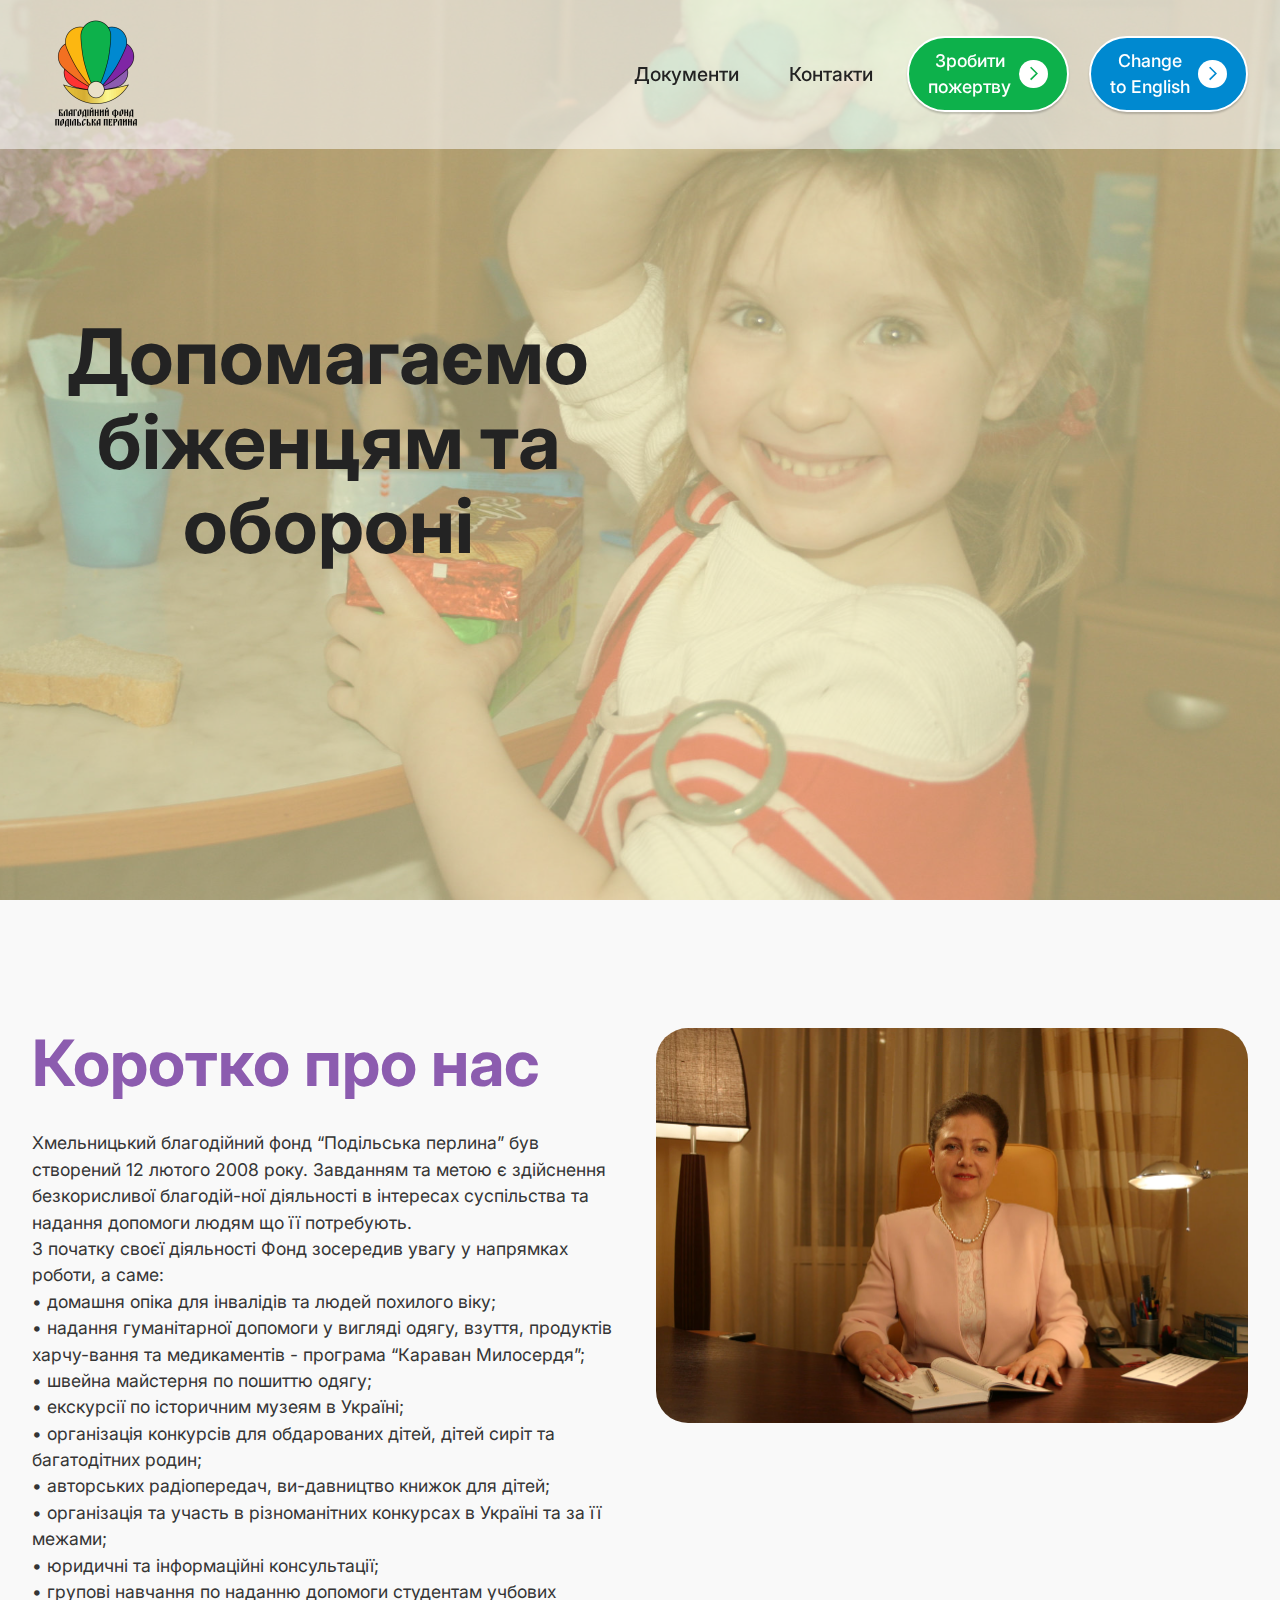
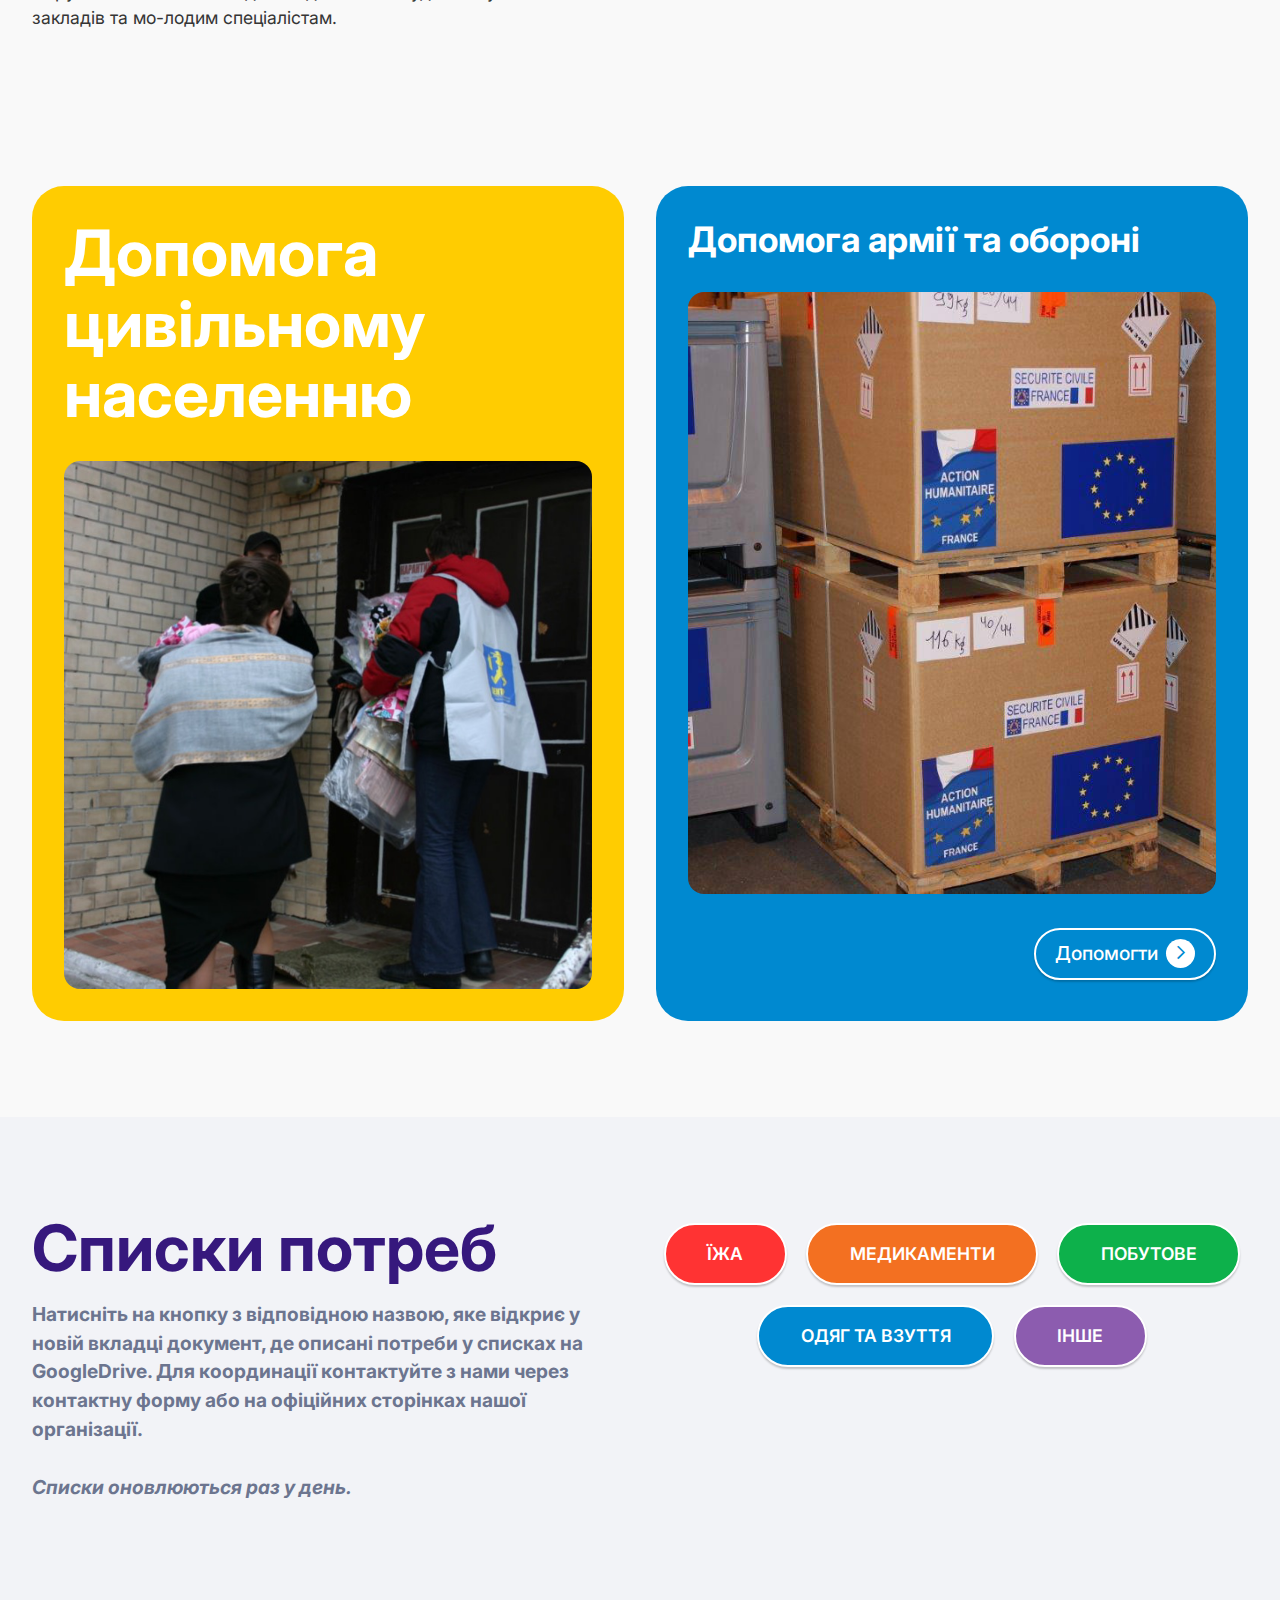
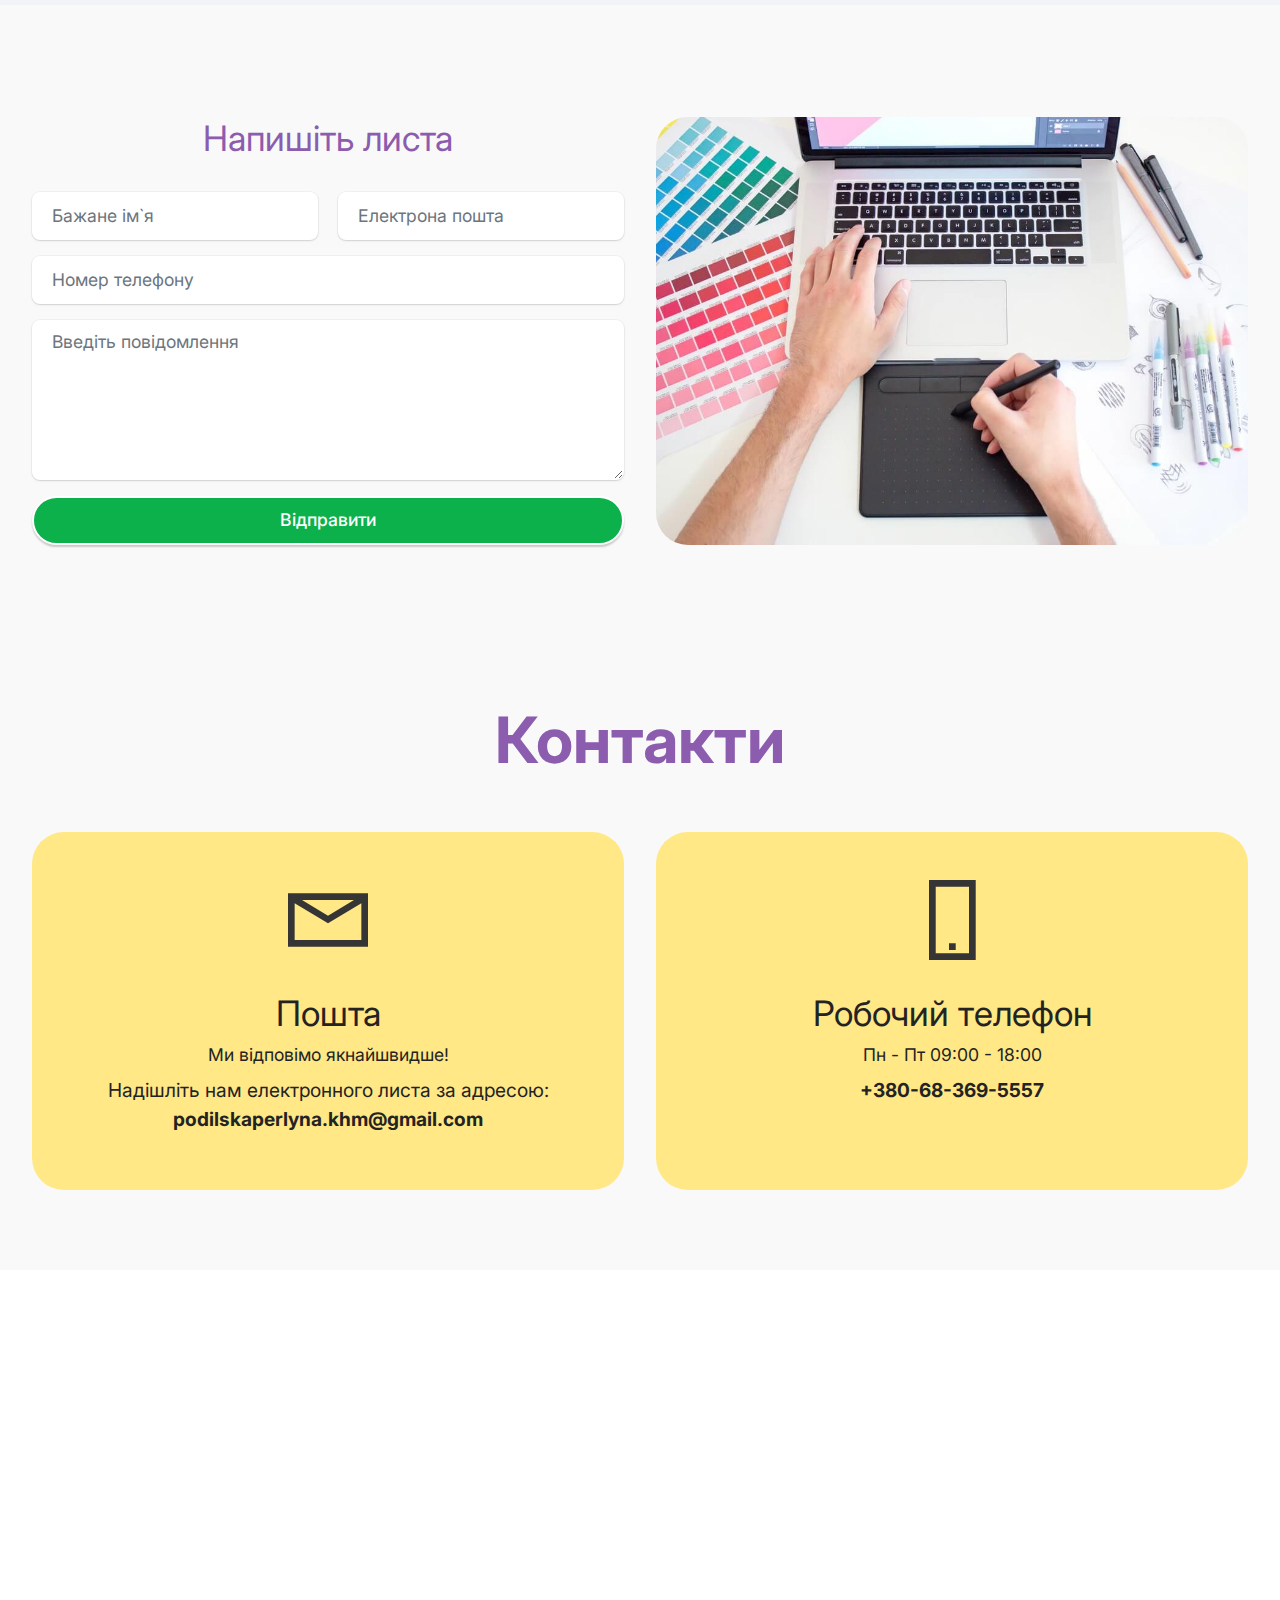
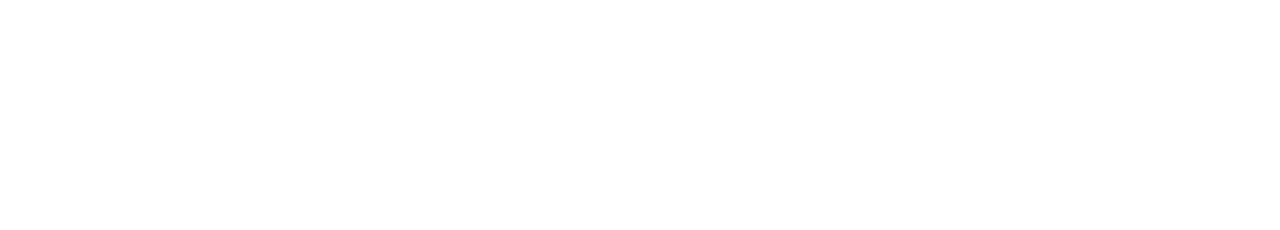
==== commit 3f6802ad: "create github pages" ====
--- a/index.html
+++ b/index.html
@@ -57,7 +57,7 @@
                 <ul class="navbar-nav nav-dropdown" data-app-modern-menu="true"><li class="nav-item"><a class="nav-link link text-black text-primary display-7" href="index.html#contacts02-6">Документи</a>
                     </li><li class="nav-item"><a class="nav-link link text-black text-primary display-7" href="index.html">Контакти</a></li></ul>
                 
-                <div class="navbar-buttons align-right mbr-section-btn"><a class="btn btn-info display-4" href="page1.html#top"><span class="mobi-mbri mobi-mbri-arrow-next mbr-iconfont mbr-iconfont-btn"></span>Зробити <br>пожертву</a> <a class="btn btn-warning display-4" href="#"><span class="mobi-mbri mobi-mbri-arrow-next mbr-iconfont mbr-iconfont-btn"></span>Change <br>language</a></div>
+                <div class="navbar-buttons align-right mbr-section-btn"><a class="btn btn-info display-4" href="page1.html#top"><span class="mobi-mbri mobi-mbri-arrow-next mbr-iconfont mbr-iconfont-btn"></span>Зробити <br>пожертву</a> <a class="btn btn-warning display-4" href="#"><span class="mobi-mbri mobi-mbri-arrow-next mbr-iconfont mbr-iconfont-btn"></span>Change <br>to English<br></a></div>
             </div>
         </div>
     </nav>
@@ -89,13 +89,17 @@
             <div class="col-12 md-pb col-md-12 col-lg-6">
                 <div class="text-wrapper align-left">
                     <h1 class="mbr-section-title align-left mbr-fonts-style mb-4 display-2"><strong>Коротко про нас</strong></h1>
-                    <p class="mbr-text align-left mbr-fonts-style display-7">
-                        Lorem ipsum dolor sit amet, consectetur adipiscing elit. Aliquam <br>suscipit orci eu
-                        pellentesque. Nullam consectetur dolor vel ex ullamcorper, non viverra neque aliquet. Vivamus
-                        sed nulla rhoncus massa malesuada iaculis. <br><br>Orci varius natoque penatibus et magnis
-                        parturient montes, nascetur ridiculus mus. Phasellus a mi non velit lacinia fringilla.
-                        Vestibulum malesuada pharetra enim eu rutrum. Maecenas vitae consequat leo. Maecenas rhoncus,
-                        erat sit amet hendrerit tincidunt felis blandit.</p>
+                    <p class="mbr-text align-left mbr-fonts-style display-4">Хмельницький благодійний фонд “Подільська перлина” був створений  12 лютого 2008 року. Завданням та метою є здійснення безкорисливої благодій-ної діяльності в інтересах суспільства та надання допомоги людям що її потребують. 
+<br>З початку своєї діяльності Фонд зосередив увагу у напрямках роботи, а саме: <br>•	домашня опіка для інвалідів та людей похилого віку;
+<br>•	надання гуманітарної допомоги у вигляді одягу, взуття, продуктів харчу-вання та медикаментів - програма “Караван Милосердя”;
+<br>•	швейна майстерня по пошиттю одягу;
+<br>•	екскурсії по історичним музеям в Україні;
+<br>•	організація конкурсів для обдарованих дітей, дітей сиріт та багатодітних родин;
+<br>•	авторських радіопередач, ви-давництво книжок для дітей;
+<br>•	організація та участь в різноманітних конкурсах в Україні та за її межами;
+<br>•	юридичні та інформаційні консультації;
+<br>•	групові навчання по наданню допомоги студентам учбових закладів та мо-лодим спеціалістам.
+<br><br></p>
                     
                 </div>
             </div>
@@ -137,7 +141,7 @@
                         
                         
 
-                        <div class="mbr-section-btn pt-4 mb-0 align-right"><a href="" class="btn item-btn btn-warning display-7" target="_blank"><span class="mobi-mbri mobi-mbri-arrow-next mbr-iconfont mbr-iconfont-btn"></span>Допомогти</a></div>
+                        <div class="mbr-section-btn pt-4 mb-0 align-right"><a href="page1.html" class="btn item-btn btn-warning display-7" target="_blank"><span class="mobi-mbri mobi-mbri-arrow-next mbr-iconfont mbr-iconfont-btn"></span>Допомогти</a></div>
                     </div>
                 </div>
             </div>
@@ -172,7 +176,7 @@
         <div class="row justify-content-center mt-4">
             <div class="col-lg-6 md-pb mx-auto" data-form-type="formoid">
 <!--Formbuilder Form-->
-<form action="https://mobirise.eu/" method="POST" class="mbr-form form-with-styler" data-form-title="WebsiteForm"><input type="hidden" name="email" data-form-email="true" value="c8gtkKFklFGfM3Yb6B6Hs7aIOkJu8cvxJSXpVO3Xq3dKvqTUMdbLdkXtulP4IylYfsSN8Nedhphkkl3L9GVgMTM7iFVPzagYful22TVtjM7R9SPJwfQLciivig5OdAFU.KC88TjW8E0J5iiKF3cTVtU2dMzM05s1MdOKoaPLCKSbOv7RIrDq+ikM7OKLuslLyUhAO7ct5+a33NsEZgOCnsYY25EJ0EFLd7DmRd4OeIxf43GBTLVYT4yc//RYEMJdl">
+<form action="https://mobirise.eu/" method="POST" class="mbr-form form-with-styler" data-form-title="WebsiteForm"><input type="hidden" name="email" data-form-email="true" value="EEWrJpMGEexHYkQ1yWnlC8yXuaTT901BbrqCtLLBl1rIr+vyl4h17kY0BlrgrnF+NIOZ3/hvIyjmfcGrWaJIqi12CHFaKVtTzlXMIlREhSF55tZvZfW76jAIDzzub9HE.rTugARoT/QnHzepGk+sFoDgWGUNDk7Mhr5C/WZMOqTyMPH01+b3L8s11ca4YXgMAmGav8E9h/Y1xxAflNNpMePvsBepT3W6j/CAumdF8eCcgRrja0SaeHM3z7yWLZG0Y">
 <div class="row">
 <div hidden="hidden" data-form-alert="" class="alert alert-success col-12">Дякуємо за повідомлення! Ми вже опрацьовуємо ваше звернення і повернемося із відповіддю якумога скоріше!</div>
 <div hidden="hidden" data-form-alert-danger="" class="alert alert-danger col-12">Oops...! some problem!</div>
--- a/assets/mobirise/css/mbr-additional.css
+++ b/assets/mobirise/css/mbr-additional.css
@@ -1437,7 +1437,8 @@
 }
 .cid-sHbXGehoLR .mbr-text,
 .cid-sHbXGehoLR .mbr-section-btn {
-  color: #696969;
+  color: #353535;
+  text-align: left;
 }
 .cid-sHbXGehoLR .mbr-section-title {
   color: #8c5caf;
@@ -2088,8 +2089,8 @@
   text-align: center;
 }
 .cid-t0g6HzKvQ7 {
-  padding-top: 4rem;
-  padding-bottom: 4rem;
+  padding-top: 9rem;
+  padding-bottom: 1rem;
   background: linear-gradient(to bottom, #fef7f2 50%, #ffcc01 50%);
 }
 @media (min-width: 1400px) {
@@ -2126,8 +2127,8 @@
   color: #8c5caf;
 }
 .cid-t0g6Ig52nd {
-  padding-top: 4rem;
-  padding-bottom: 4rem;
+  padding-top: 9rem;
+  padding-bottom: 1rem;
   background: linear-gradient(to bottom, #fef7f2 50%, #43c7d3 50%);
 }
 @media (min-width: 1400px) {
@@ -2135,3 +2136,57 @@
     max-width: 1162px;
   }
 }
+.cid-t0l2d1lqtg {
+  padding-top: 6rem;
+  padding-bottom: 6rem;
+  background-color: #f9f9f9;
+}
+.cid-t0l2d1lqtg .mbr-iconfont {
+  font-size: 1.4rem !important;
+  font-family: 'Moririse2' !important;
+  color: currentColor;
+  margin-left: 1rem;
+}
+.cid-t0l2d1lqtg .panel-group {
+  border: none;
+}
+.cid-t0l2d1lqtg .card-header {
+  border: none;
+}
+.cid-t0l2d1lqtg .card {
+  background: #f37021;
+  border: 1px solid #ffffff;
+  padding: 2rem 4rem;
+  border-radius: 1rem;
+}
+@media (max-width: 767px) {
+  .cid-t0l2d1lqtg .card {
+    padding: 0 1rem;
+  }
+}
+.cid-t0l2d1lqtg .panel-title {
+  display: flex;
+  align-items: center;
+  justify-content: space-between;
+}
+.cid-t0l2d1lqtg .panel-body,
+.cid-t0l2d1lqtg .card-header {
+  padding: 1rem 0;
+}
+.cid-t0l2d1lqtg .panel-title-edit {
+  color: #000000;
+}
+.cid-t0l2d1lqtg .card .card-header {
+  background-color: transparent;
+  margin-bottom: 0;
+}
+.cid-t0l2d1lqtg .panel-title-edit,
+.cid-t0l2d1lqtg .mbr-iconfont {
+  color: #f9f9f9;
+}
+.cid-t0l2d1lqtg .panel-text {
+  color: #ffffff;
+}
+.cid-t0l2d1lqtg H3 {
+  color: #8c5caf;
+}
--- a/assets/mobirise/css/mbr-additional.css
+++ b/assets/mobirise/css/mbr-additional.css
@@ -1437,7 +1437,8 @@
 }
 .cid-sHbXGehoLR .mbr-text,
 .cid-sHbXGehoLR .mbr-section-btn {
-  color: #696969;
+  color: #353535;
+  text-align: left;
 }
 .cid-sHbXGehoLR .mbr-section-title {
   color: #8c5caf;
@@ -2088,8 +2089,8 @@
   text-align: center;
 }
 .cid-t0g6HzKvQ7 {
-  padding-top: 4rem;
-  padding-bottom: 4rem;
+  padding-top: 9rem;
+  padding-bottom: 1rem;
   background: linear-gradient(to bottom, #fef7f2 50%, #ffcc01 50%);
 }
 @media (min-width: 1400px) {
@@ -2126,8 +2127,8 @@
   color: #8c5caf;
 }
 .cid-t0g6Ig52nd {
-  padding-top: 4rem;
-  padding-bottom: 4rem;
+  padding-top: 9rem;
+  padding-bottom: 1rem;
   background: linear-gradient(to bottom, #fef7f2 50%, #43c7d3 50%);
 }
 @media (min-width: 1400px) {
@@ -2135,3 +2136,57 @@
     max-width: 1162px;
   }
 }
+.cid-t0l2d1lqtg {
+  padding-top: 6rem;
+  padding-bottom: 6rem;
+  background-color: #f9f9f9;
+}
+.cid-t0l2d1lqtg .mbr-iconfont {
+  font-size: 1.4rem !important;
+  font-family: 'Moririse2' !important;
+  color: currentColor;
+  margin-left: 1rem;
+}
+.cid-t0l2d1lqtg .panel-group {
+  border: none;
+}
+.cid-t0l2d1lqtg .card-header {
+  border: none;
+}
+.cid-t0l2d1lqtg .card {
+  background: #f37021;
+  border: 1px solid #ffffff;
+  padding: 2rem 4rem;
+  border-radius: 1rem;
+}
+@media (max-width: 767px) {
+  .cid-t0l2d1lqtg .card {
+    padding: 0 1rem;
+  }
+}
+.cid-t0l2d1lqtg .panel-title {
+  display: flex;
+  align-items: center;
+  justify-content: space-between;
+}
+.cid-t0l2d1lqtg .panel-body,
+.cid-t0l2d1lqtg .card-header {
+  padding: 1rem 0;
+}
+.cid-t0l2d1lqtg .panel-title-edit {
+  color: #000000;
+}
+.cid-t0l2d1lqtg .card .card-header {
+  background-color: transparent;
+  margin-bottom: 0;
+}
+.cid-t0l2d1lqtg .panel-title-edit,
+.cid-t0l2d1lqtg .mbr-iconfont {
+  color: #f9f9f9;
+}
+.cid-t0l2d1lqtg .panel-text {
+  color: #ffffff;
+}
+.cid-t0l2d1lqtg H3 {
+  color: #8c5caf;
+}
